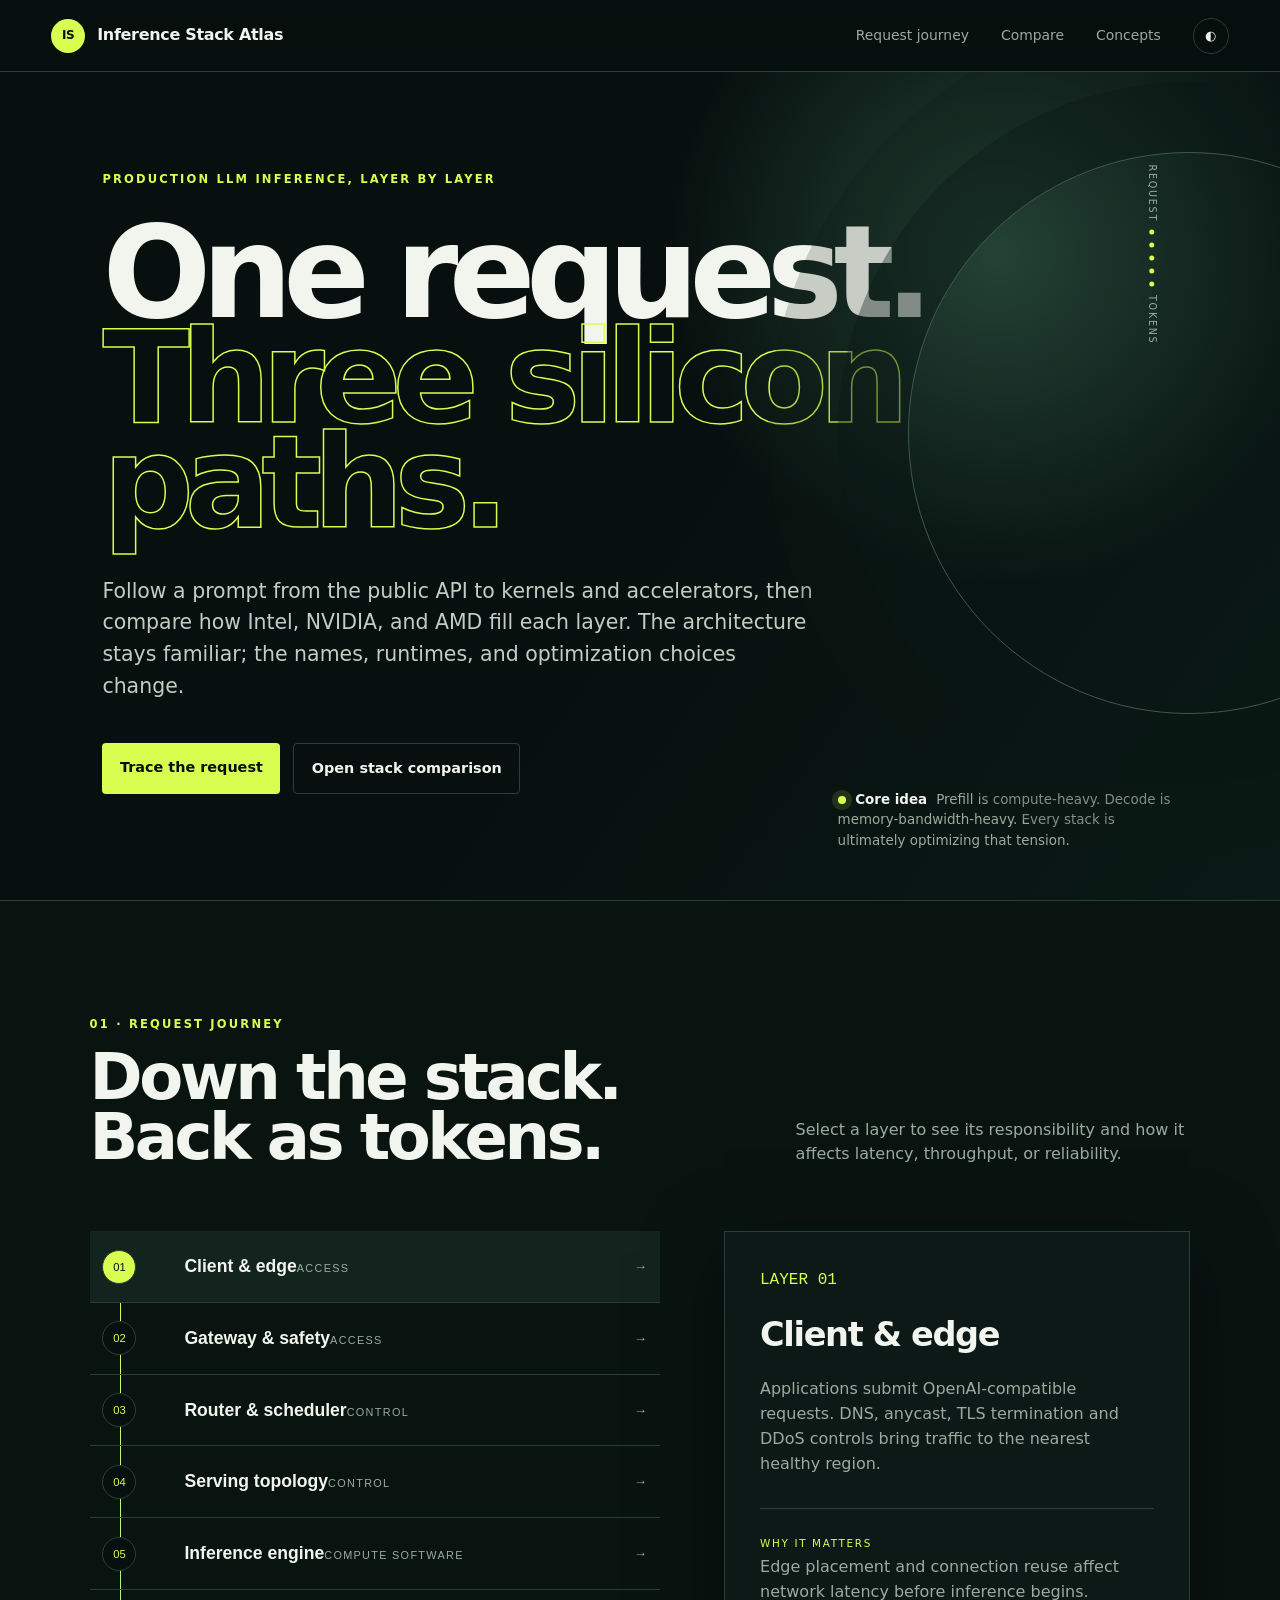
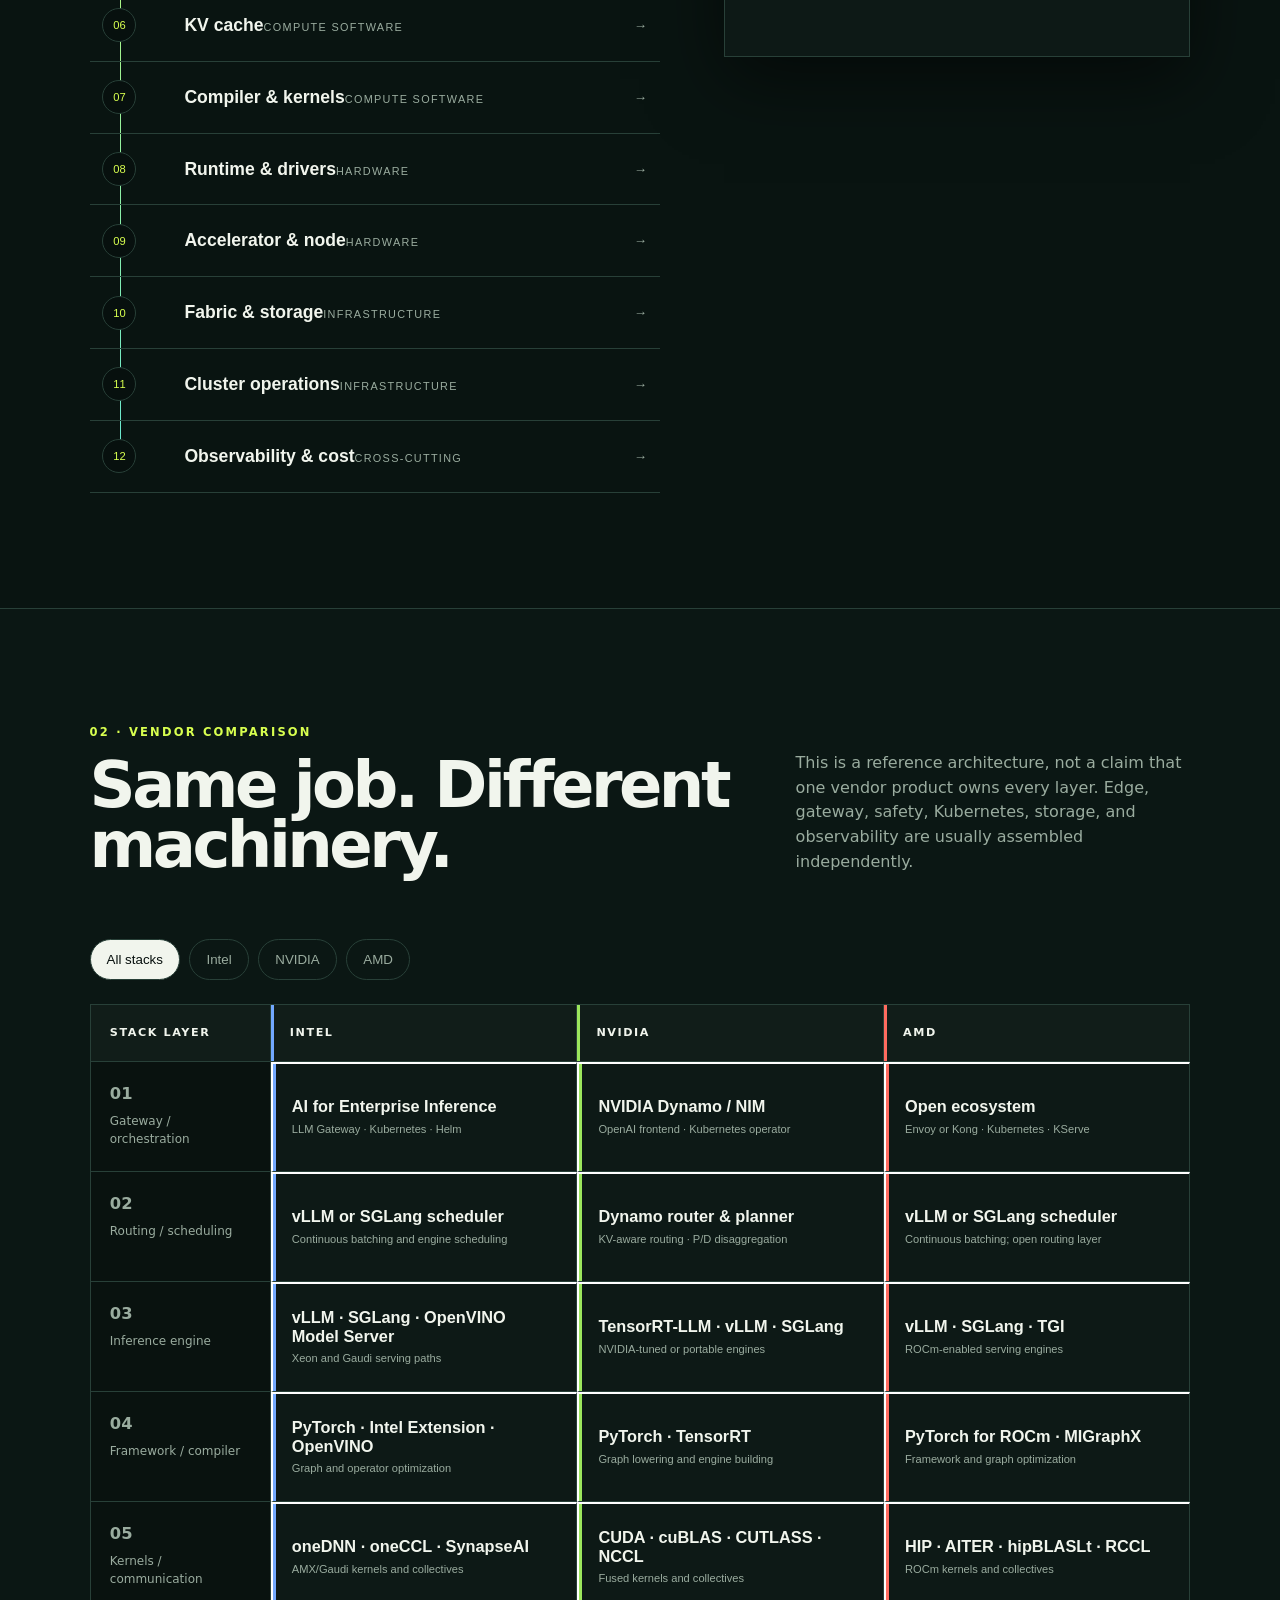
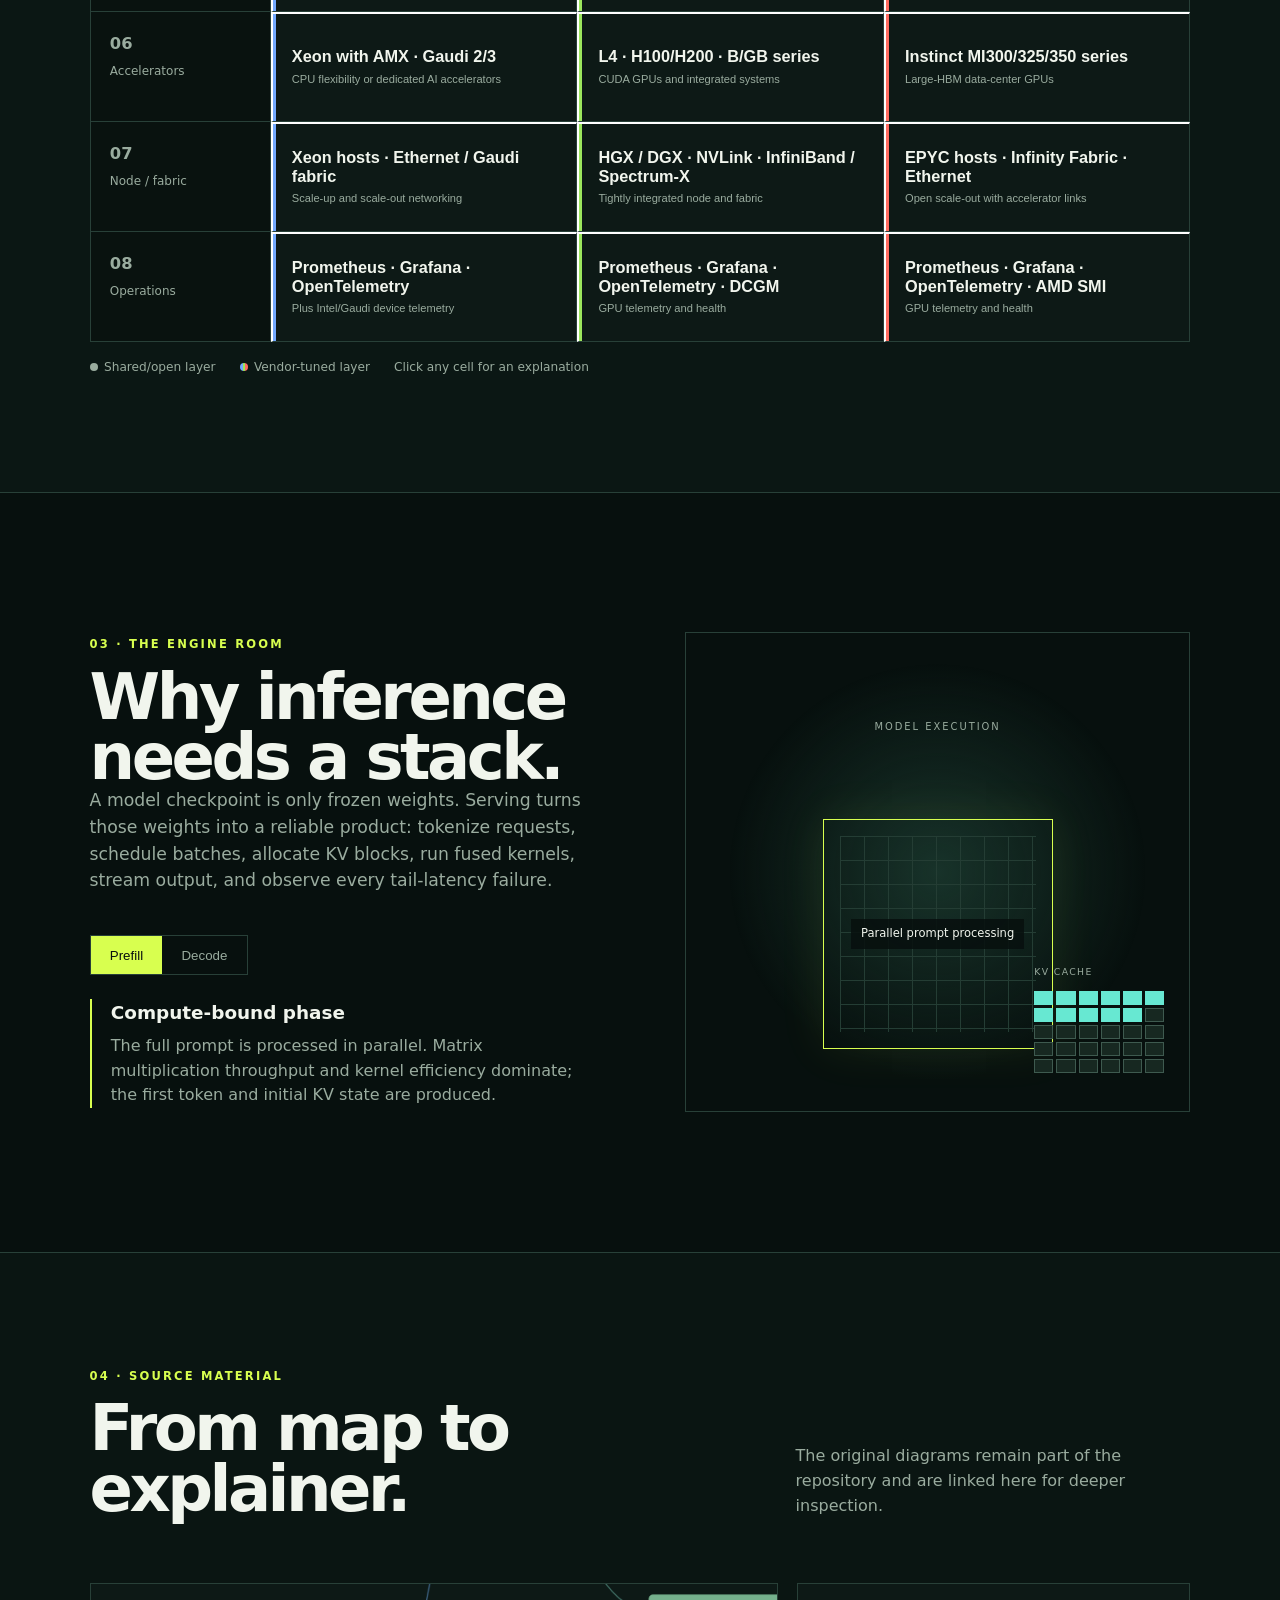
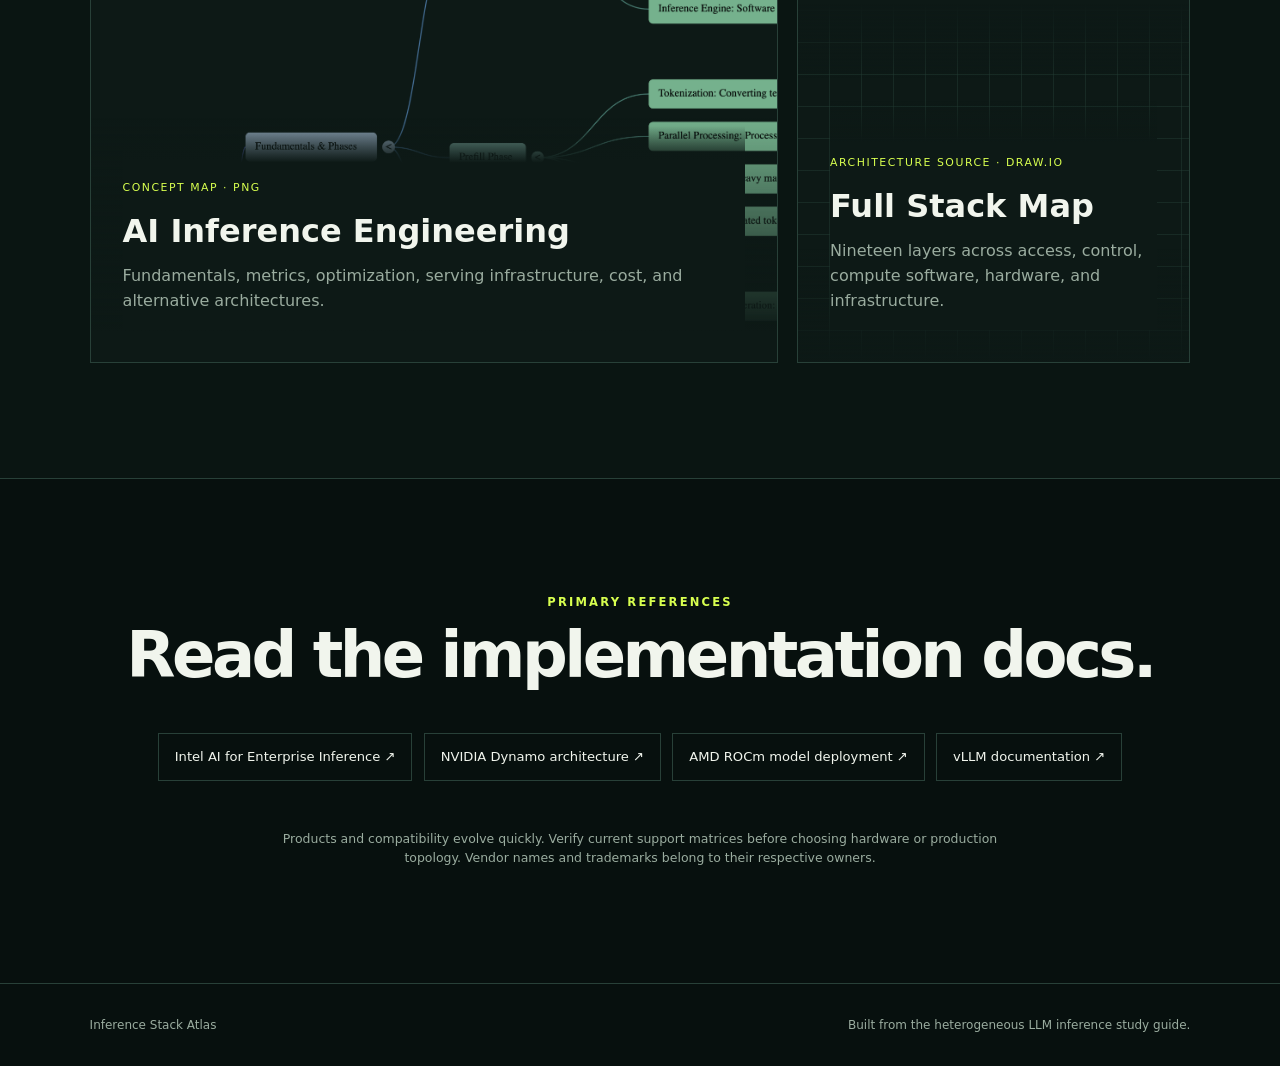
==== docs/index.html @ 3a1d9aa0 "Add interactive inference stack explainer" ====
<!doctype html>
<html lang="en">
<head>
  <meta charset="utf-8">
  <meta name="viewport" content="width=device-width,initial-scale=1">
  <meta name="description" content="An interactive, layer-by-layer comparison of production LLM inference stacks on Intel, NVIDIA, and AMD.">
  <title>Inference Stack Atlas — Intel, NVIDIA & AMD</title>
  <link rel="stylesheet" href="styles.css">
</head>
<body>
  <a class="skip" href="#main">Skip to content</a>
  <header class="topbar">
    <a class="brand" href="#top" aria-label="Inference Stack Atlas home"><span class="brand-mark">IS</span><span>Inference Stack Atlas</span></a>
    <nav aria-label="Primary"><a href="#journey">Request journey</a><a href="#compare">Compare</a><a href="#concepts">Concepts</a></nav>
    <button class="theme" id="themeToggle" type="button" aria-label="Toggle color theme">◐</button>
  </header>

  <main id="main">
    <section class="hero" id="top">
      <div class="eyebrow">Production LLM inference, layer by layer</div>
      <h1>One request.<br><span>Three silicon paths.</span></h1>
      <p class="lede">Follow a prompt from the public API to kernels and accelerators, then compare how Intel, NVIDIA, and AMD fill each layer. The architecture stays familiar; the names, runtimes, and optimization choices change.</p>
      <div class="hero-actions"><a class="button primary" href="#journey">Trace the request</a><a class="button secondary" href="#compare">Open stack comparison</a></div>
      <div class="hero-note"><span class="pulse"></span><strong>Core idea</strong> Prefill is compute-heavy. Decode is memory-bandwidth-heavy. Every stack is ultimately optimizing that tension.</div>
      <div class="signal" aria-hidden="true"><span>REQUEST</span><i></i><i></i><i></i><i></i><i></i><span>TOKENS</span></div>
    </section>

    <section class="section journey" id="journey">
      <div class="section-head"><div><div class="kicker">01 · Request journey</div><h2>Down the stack. Back as tokens.</h2></div><p>Select a layer to see its responsibility and how it affects latency, throughput, or reliability.</p></div>
      <div class="journey-layout">
        <div class="flow" id="flow" role="list" aria-label="Inference request layers"></div>
        <aside class="detail" id="layerDetail" aria-live="polite"></aside>
      </div>
    </section>

    <section class="section compare" id="compare">
      <div class="section-head"><div><div class="kicker">02 · Vendor comparison</div><h2>Same job. Different machinery.</h2></div><p>This is a reference architecture, not a claim that one vendor product owns every layer. Edge, gateway, safety, Kubernetes, storage, and observability are usually assembled independently.</p></div>
      <div class="vendor-tabs" role="tablist" aria-label="Select vendor">
        <button class="vendor-tab active" data-vendor="all" role="tab" aria-selected="true">All stacks</button>
        <button class="vendor-tab intel" data-vendor="intel" role="tab" aria-selected="false">Intel</button>
        <button class="vendor-tab nvidia" data-vendor="nvidia" role="tab" aria-selected="false">NVIDIA</button>
        <button class="vendor-tab amd" data-vendor="amd" role="tab" aria-selected="false">AMD</button>
      </div>
      <div class="stack-grid" id="stackGrid"></div>
      <div class="legend"><span><i class="shared-dot"></i>Shared/open layer</span><span><i class="vendor-dot"></i>Vendor-tuned layer</span><span>Click any cell for an explanation</span></div>
    </section>

    <section class="section split" id="concepts">
      <div class="concept-copy"><div class="kicker">03 · The engine room</div><h2>Why inference needs a stack.</h2><p>A model checkpoint is only frozen weights. Serving turns those weights into a reliable product: tokenize requests, schedule batches, allocate KV blocks, run fused kernels, stream output, and observe every tail-latency failure.</p>
        <div class="phase-switch" role="group" aria-label="Inference phase"><button class="active" data-phase="prefill">Prefill</button><button data-phase="decode">Decode</button></div>
        <div id="phaseCopy" class="phase-copy"></div>
      </div>
      <div class="memory-viz" aria-label="Animated model and KV cache visualization">
        <div class="chip-label">MODEL EXECUTION</div><div class="chip"><div class="chip-grid"></div><span id="chipText">Parallel prompt processing</span></div>
        <div class="cache"><span>KV CACHE</span><div id="cacheBlocks"></div></div>
      </div>
    </section>

    <section class="section source-material">
      <div class="section-head"><div><div class="kicker">04 · Source material</div><h2>From map to explainer.</h2></div><p>The original diagrams remain part of the repository and are linked here for deeper inspection.</p></div>
      <div class="source-grid">
        <a class="source-card mindmap" href="assets/notebooklm-mind-map.png" target="_blank"><div class="source-preview"></div><div><span>Concept map · PNG</span><h3>AI Inference Engineering</h3><p>Fundamentals, metrics, optimization, serving infrastructure, cost, and alternative architectures.</p></div></a>
        <a class="source-card blueprint" href="assets/claude-inference-stack.drawio" download><div class="blueprint-lines" aria-hidden="true"></div><div><span>Architecture source · draw.io</span><h3>Full Stack Map</h3><p>Nineteen layers across access, control, compute software, hardware, and infrastructure.</p></div></a>
      </div>
    </section>

    <section class="section sources">
      <div class="kicker">Primary references</div><h2>Read the implementation docs.</h2>
      <div class="source-links"><a href="https://www.intel.com/content/www/us/en/developer/tools/ai-inference/overview.html">Intel AI for Enterprise Inference ↗</a><a href="https://docs.nvidia.com/dynamo/latest/knowledge-base/overview">NVIDIA Dynamo architecture ↗</a><a href="https://rocm.docs.amd.com/en/latest/how-to/rocm-for-ai/inference/deploy-your-model.html">AMD ROCm model deployment ↗</a><a href="https://docs.vllm.ai/">vLLM documentation ↗</a></div>
      <p class="footnote">Products and compatibility evolve quickly. Verify current support matrices before choosing hardware or production topology. Vendor names and trademarks belong to their respective owners.</p>
    </section>
  </main>
  <footer><span>Inference Stack Atlas</span><span>Built from the heterogeneous LLM inference study guide.</span></footer>
  <dialog id="cellDialog"><button class="dialog-close" aria-label="Close">×</button><div id="dialogContent"></div></dialog>
  <script src="app.js"></script>
</body>
</html>
---- docs/styles.css ----
:root{--bg:#07100e;--surface:#0d1916;--surface2:#12231e;--ink:#f1f5ed;--muted:#9aac9f;--line:#284038;--accent:#d8ff4f;--cyan:#67e8d2;--intel:#72a8ff;--nvidia:#9ce65c;--amd:#ff6b5f;--shadow:0 22px 70px #0008;color-scheme:dark}*{box-sizing:border-box}html{scroll-behavior:smooth}body{margin:0;background:var(--bg);color:var(--ink);font-family:Inter,ui-sans-serif,system-ui,-apple-system,BlinkMacSystemFont,"Segoe UI",sans-serif;line-height:1.55}.skip{position:fixed;top:-60px;left:1rem;z-index:99;background:var(--accent);color:#07100e;padding:.7rem 1rem}.skip:focus{top:1rem}a{color:inherit}.topbar{height:72px;position:sticky;top:0;z-index:20;display:flex;align-items:center;padding:0 clamp(1.25rem,4vw,4.5rem);border-bottom:1px solid var(--line);background:#07100edb;backdrop-filter:blur(18px)}.brand{display:flex;align-items:center;gap:.75rem;text-decoration:none;font-weight:750;letter-spacing:-.02em}.brand-mark{display:grid;place-items:center;width:34px;height:34px;border-radius:50%;background:var(--accent);color:#07100e;font-size:.75rem}.topbar nav{margin-left:auto;display:flex;gap:2rem}.topbar nav a{color:var(--muted);font-size:.87rem;text-decoration:none}.topbar nav a:hover{color:var(--ink)}.theme{margin-left:2rem;background:none;color:var(--ink);border:1px solid var(--line);border-radius:50%;width:36px;height:36px;cursor:pointer}.hero{min-height:calc(100vh - 72px);padding:clamp(5rem,11vh,8rem) clamp(1.25rem,8vw,9rem) 4rem;position:relative;overflow:hidden;background:radial-gradient(circle at 78% 22%,#244236 0,transparent 28%),linear-gradient(125deg,#07100e 50%,#0a1915)}.hero:after{content:"";position:absolute;width:560px;height:560px;border:1px solid #3d584c;border-radius:50%;right:-190px;top:80px;box-shadow:0 0 0 70px #0b18145c,0 0 0 140px #0b18152f}.eyebrow,.kicker{text-transform:uppercase;letter-spacing:.19em;font-size:.72rem;font-weight:800;color:var(--accent)}h1,h2,h3,p{margin-top:0}.hero h1{font-size:clamp(4rem,10vw,9rem);line-height:.82;letter-spacing:-.075em;margin:2rem 0 2.5rem;max-width:1050px}.hero h1 span{color:transparent;-webkit-text-stroke:1.5px var(--accent)}.lede{max-width:720px;font-size:clamp(1.05rem,1.6vw,1.35rem);color:#c1cec4}.hero-actions{display:flex;gap:.8rem;margin:2.5rem 0}.button{display:inline-flex;text-decoration:none;padding:.85rem 1.1rem;border-radius:4px;font-weight:750;font-size:.9rem}.primary{background:var(--accent);color:#07100e}.secondary{border:1px solid var(--line)}.hero-note{position:absolute;right:8vw;bottom:3rem;max-width:340px;color:var(--muted);font-size:.84rem}.hero-note strong{color:var(--ink);margin-right:.3rem}.pulse{width:8px;height:8px;background:var(--accent);display:inline-block;border-radius:50%;margin-right:.6rem;box-shadow:0 0 0 6px #d8ff4f20}.signal{position:absolute;right:10%;top:32%;display:flex;align-items:center;gap:8px;color:var(--muted);font-size:.6rem;letter-spacing:.18em;transform:rotate(90deg);transform-origin:right}.signal i{width:5px;height:5px;border-radius:50%;background:var(--accent);animation:signal 1.5s infinite}.signal i:nth-of-type(2){animation-delay:.2s}.signal i:nth-of-type(3){animation-delay:.4s}.signal i:nth-of-type(4){animation-delay:.6s}.signal i:nth-of-type(5){animation-delay:.8s}@keyframes signal{50%{transform:scale(2);opacity:.3}}.section{padding:clamp(5rem,9vw,9rem) clamp(1.25rem,7vw,8rem);border-top:1px solid var(--line)}.section-head{display:grid;grid-template-columns:1.25fr .75fr;gap:3rem;align-items:end;margin-bottom:4rem}.section-head h2,.sources h2,.concept-copy h2{font-size:clamp(2.6rem,5vw,5.2rem);line-height:.94;letter-spacing:-.055em;margin:.8rem 0 0}.section-head p{color:var(--muted);max-width:520px;margin:0}.journey{background:#091411}.journey-layout{display:grid;grid-template-columns:minmax(360px,1.1fr) minmax(300px,.9fr);gap:4rem;align-items:start}.flow{position:relative}.flow:before{content:"";position:absolute;left:30px;top:30px;bottom:30px;width:1px;background:linear-gradient(var(--accent),var(--cyan))}.flow-item{position:relative;display:grid;grid-template-columns:62px 1fr auto;gap:1.25rem;align-items:center;width:100%;padding:1.15rem .8rem;border:0;border-bottom:1px solid var(--line);background:transparent;color:var(--ink);text-align:left;cursor:pointer}.flow-item:hover,.flow-item.active{background:#13231e}.flow-num{position:relative;z-index:1;width:34px;height:34px;border:1px solid var(--line);background:var(--bg);display:grid;place-items:center;border-radius:50%;font-size:.7rem;color:var(--accent)}.flow-item.active .flow-num{background:var(--accent);color:#07100e}.flow-name{font-size:1.1rem;font-weight:700}.flow-tier{color:var(--muted);font-size:.68rem;text-transform:uppercase;letter-spacing:.12em}.flow-arrow{color:var(--muted)}.detail{position:sticky;top:110px;padding:2.2rem;border:1px solid var(--line);background:var(--surface);min-height:340px;box-shadow:var(--shadow)}.detail-index{color:var(--accent);font-family:ui-monospace,monospace}.detail h3{font-size:2.1rem;letter-spacing:-.04em;margin:1rem 0}.detail p{color:var(--muted)}.impact{margin-top:2rem;padding-top:1.3rem;border-top:1px solid var(--line)}.impact span{font-size:.65rem;text-transform:uppercase;letter-spacing:.16em;color:var(--accent)}.compare{background:#0b1714}.vendor-tabs{display:flex;gap:.6rem;margin-bottom:1.5rem;overflow:auto}.vendor-tab{white-space:nowrap;border:1px solid var(--line);background:transparent;color:var(--muted);padding:.75rem 1rem;cursor:pointer;border-radius:100px}.vendor-tab.active{background:var(--ink);color:var(--bg)}.stack-grid{display:grid;grid-template-columns:180px repeat(3,minmax(190px,1fr));border-top:1px solid var(--line);border-left:1px solid var(--line);overflow:auto}.stack-cell{min-height:110px;padding:1.2rem;border-right:1px solid var(--line);border-bottom:1px solid var(--line);background:var(--surface);text-align:left;color:var(--ink)}button.stack-cell{cursor:pointer}.stack-cell:hover{filter:brightness(1.16)}.stack-cell.header{min-height:auto;text-transform:uppercase;letter-spacing:.14em;font-size:.7rem;font-weight:800;background:#111d19}.stack-cell.layer{font-size:.75rem;color:var(--muted);background:#09120f}.stack-cell strong{display:block;font-size:1.02rem;margin-bottom:.35rem}.stack-cell small{color:var(--muted);line-height:1.35;display:block}.stack-cell[data-vendor="intel"]{box-shadow:inset 3px 0 var(--intel)}.stack-cell[data-vendor="nvidia"]{box-shadow:inset 3px 0 var(--nvidia)}.stack-cell[data-vendor="amd"]{box-shadow:inset 3px 0 var(--amd)}.stack-grid.filtered{grid-template-columns:180px minmax(280px,1fr)}.stack-grid.filtered .stack-cell.hidden{display:none}.legend{display:flex;gap:1.5rem;flex-wrap:wrap;color:var(--muted);font-size:.76rem;margin-top:1rem}.legend i{display:inline-block;width:8px;height:8px;border-radius:50%;margin-right:.4rem}.shared-dot{background:var(--muted)}.vendor-dot{background:linear-gradient(90deg,var(--intel) 33%,var(--nvidia) 33% 66%,var(--amd) 66%)}.split{display:grid;grid-template-columns:1fr 1fr;min-height:760px;gap:7vw;align-items:center;background:#07100e}.concept-copy>p{color:var(--muted);font-size:1.08rem;max-width:600px}.phase-switch{display:inline-flex;border:1px solid var(--line);margin:1.5rem 0}.phase-switch button{padding:.7rem 1.2rem;border:0;background:transparent;color:var(--muted);cursor:pointer}.phase-switch button.active{background:var(--accent);color:#07100e}.phase-copy{border-left:2px solid var(--accent);padding-left:1.2rem;color:var(--muted)}.phase-copy strong{display:block;color:var(--ink);font-size:1.15rem;margin-bottom:.4rem}.memory-viz{display:grid;place-items:center;position:relative;min-height:480px;border:1px solid var(--line);background:radial-gradient(circle,#18332a,transparent 60%)}.chip-label{font-size:.62rem;letter-spacing:.2em;color:var(--muted);margin-bottom:-4rem}.chip{width:230px;height:230px;border:1px solid var(--accent);position:relative;display:grid;place-items:center;box-shadow:0 0 45px #d8ff4f14}.chip-grid{position:absolute;inset:16px;background:repeating-linear-gradient(90deg,#243d34 0 1px,transparent 1px 24px),repeating-linear-gradient(#243d34 0 1px,transparent 1px 24px)}.chip span{z-index:1;background:#07100edb;padding:.4rem .6rem;font-size:.72rem}.cache{position:absolute;right:5%;bottom:8%;width:130px}.cache>span{font-size:.58rem;letter-spacing:.15em;color:var(--muted)}#cacheBlocks{display:grid;grid-template-columns:repeat(6,1fr);gap:3px;margin-top:.5rem}#cacheBlocks i{height:14px;border:1px solid #3e5a4f;background:#172821}#cacheBlocks i.hot{background:var(--cyan);border-color:var(--cyan)}.source-material{background:#0a1512}.source-grid{display:grid;grid-template-columns:1.4fr .8fr;gap:1.2rem}.source-card{min-height:380px;position:relative;overflow:hidden;border:1px solid var(--line);background:var(--surface);text-decoration:none;display:flex;flex-direction:column;justify-content:flex-end;padding:2rem;transition:.25s}.source-card:hover{transform:translateY(-5px);border-color:var(--accent)}.source-card>div:last-child{position:relative;z-index:2;background:linear-gradient(transparent,#0d1916 18%);padding-top:3rem}.source-card span{color:var(--accent);font-size:.68rem;text-transform:uppercase;letter-spacing:.14em}.source-card h3{font-size:2rem;margin:.5rem 0}.source-card p{color:var(--muted);max-width:580px}.source-preview{position:absolute;inset:0;background:linear-gradient(0deg,#0d1916 8%,transparent 65%),url('assets/notebooklm-mind-map.png') 12% 7%/145% auto no-repeat;opacity:.72}.blueprint-lines{position:absolute;inset:0;background:linear-gradient(#0d1916 5%,transparent 25% 70%,#0d1916),repeating-linear-gradient(0deg,transparent 0 31px,#315347 32px),repeating-linear-gradient(90deg,transparent 0 31px,#315347 32px);opacity:.6}.sources{text-align:center}.source-links{display:flex;justify-content:center;flex-wrap:wrap;gap:.7rem;margin:3rem auto}.source-links a{padding:.8rem 1rem;border:1px solid var(--line);text-decoration:none;font-size:.82rem}.source-links a:hover{border-color:var(--accent)}.footnote{max-width:760px;margin:auto;color:var(--muted);font-size:.78rem}footer{display:flex;justify-content:space-between;gap:1rem;padding:2rem 7vw;border-top:1px solid var(--line);color:var(--muted);font-size:.75rem}dialog{max-width:580px;width:calc(100% - 2rem);background:var(--surface);color:var(--ink);border:1px solid var(--line);padding:2rem;box-shadow:var(--shadow)}dialog::backdrop{background:#000a;backdrop-filter:blur(5px)}.dialog-close{float:right;border:0;background:none;color:var(--muted);font-size:2rem;cursor:pointer}.dialog-vendor{text-transform:uppercase;letter-spacing:.16em;font-size:.68rem;color:var(--accent)}#dialogContent h3{font-size:2rem;margin:.6rem 0}#dialogContent p{color:var(--muted)}body.light{--bg:#edf1e8;--surface:#fff;--surface2:#e4eadf;--ink:#102019;--muted:#5e6f65;--line:#c8d2c9;--shadow:0 22px 70px #2342;color-scheme:light}body.light .topbar{background:#edf1e8df}body.light .hero{background:radial-gradient(circle at 78% 22%,#d2dfd1,transparent 28%),linear-gradient(125deg,#edf1e8 50%,#e1eae1)}body.light .source-card>div:last-child{background:linear-gradient(transparent,#fff 18%)}
@media(max-width:900px){.topbar nav{display:none}.theme{margin-left:auto}.hero-note,.signal{display:none}.section-head,.journey-layout,.split,.source-grid{grid-template-columns:1fr}.detail{position:relative;top:0}.stack-grid{grid-template-columns:130px repeat(3,240px)}.split{gap:3rem}.memory-viz{min-height:430px}}@media(max-width:560px){.hero h1{font-size:3.7rem}.hero-actions{flex-direction:column;align-items:flex-start}.section{padding-left:1.1rem;padding-right:1.1rem}.journey-layout{gap:1rem}.flow-item{grid-template-columns:46px 1fr}.flow-tier{display:none}.section-head{gap:1.2rem;margin-bottom:2.5rem}.section-head h2,.sources h2,.concept-copy h2{font-size:2.6rem}footer{flex-direction:column}}
@media(prefers-reduced-motion:reduce){*{scroll-behavior:auto!important;animation:none!important;transition:none!important}}
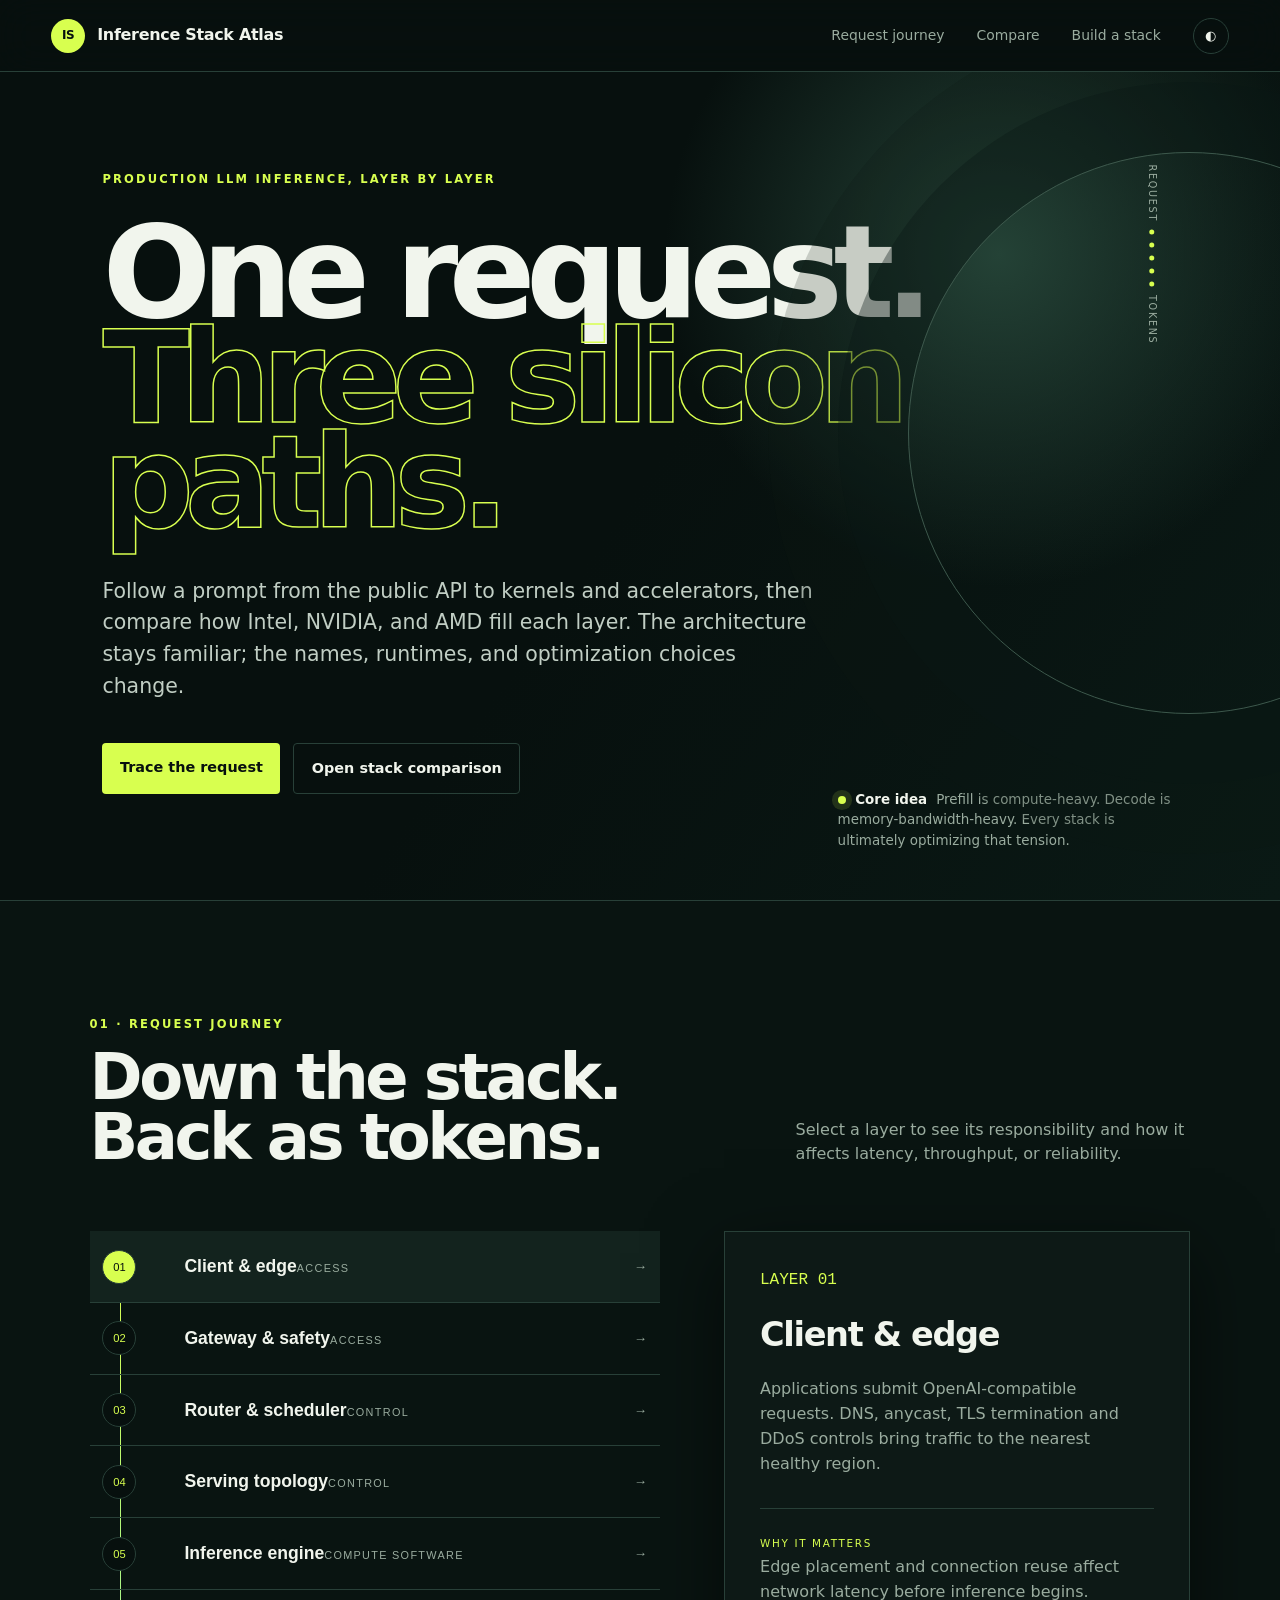
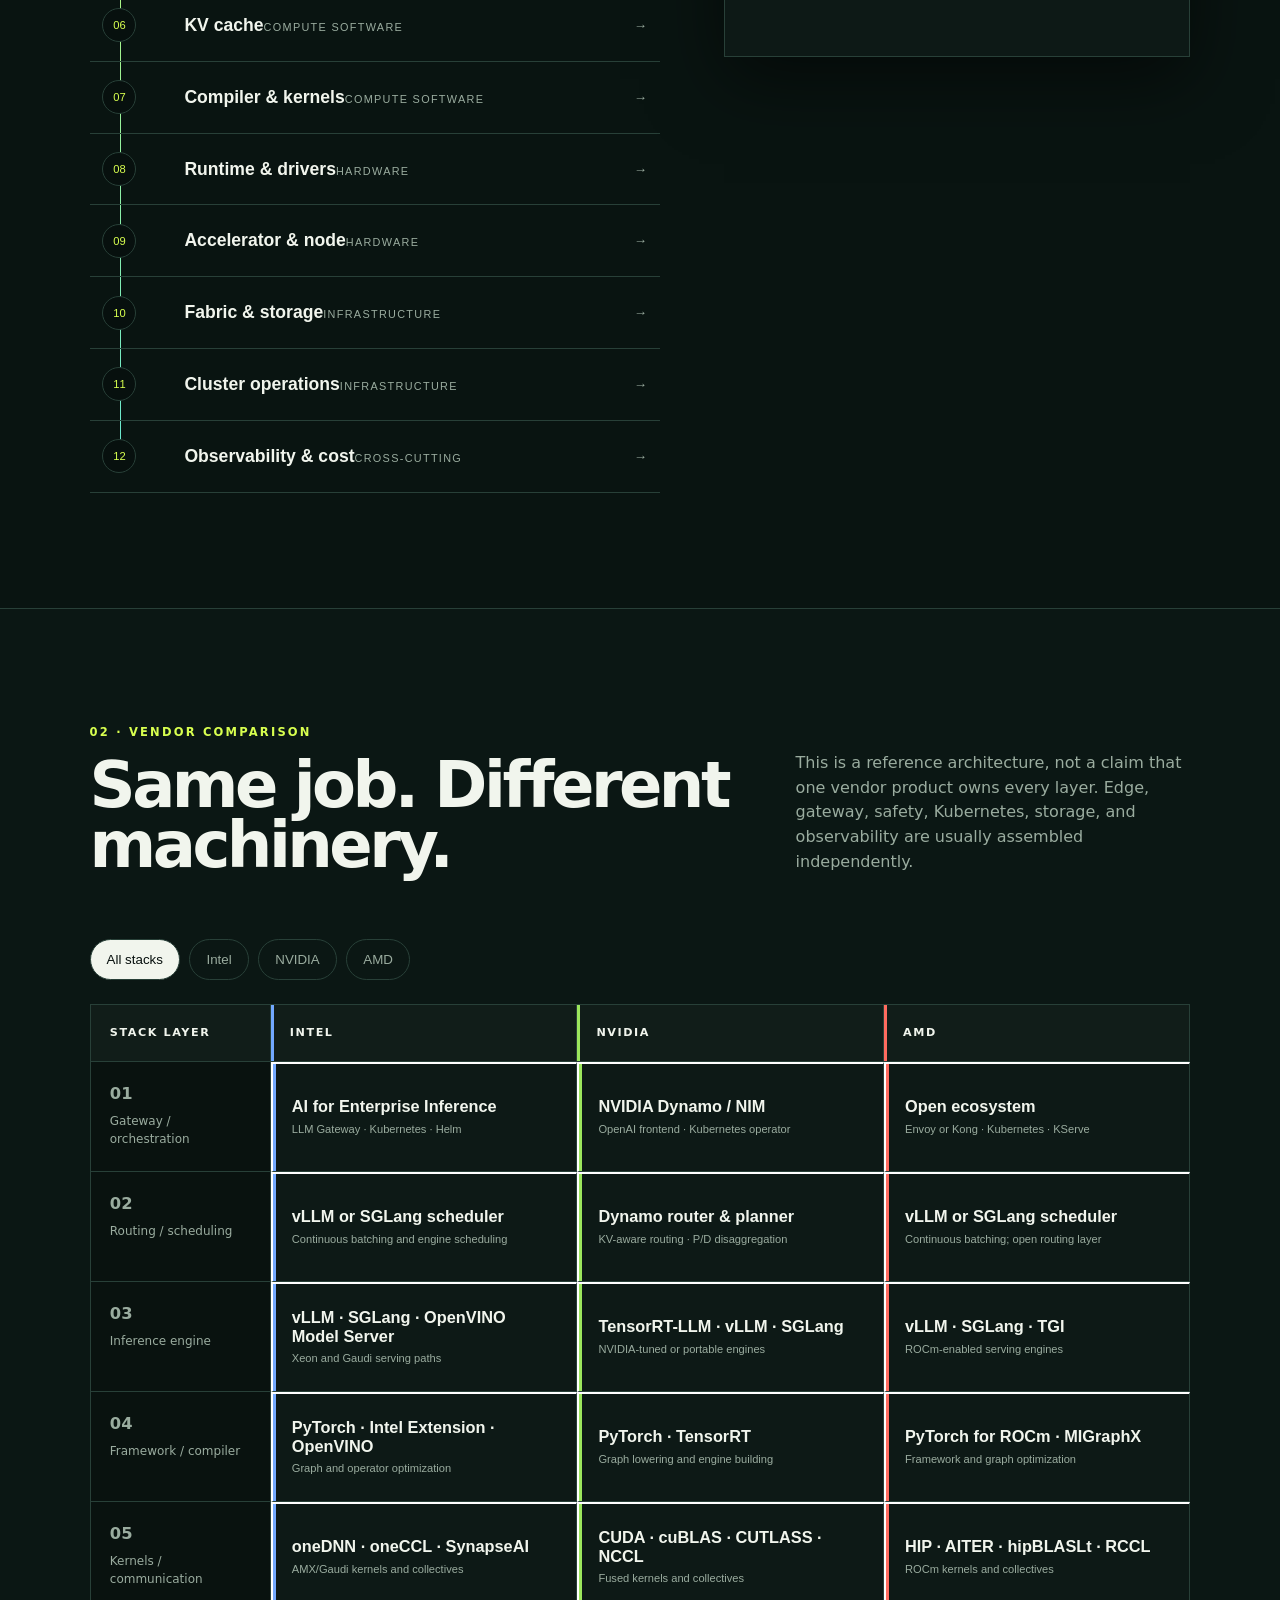
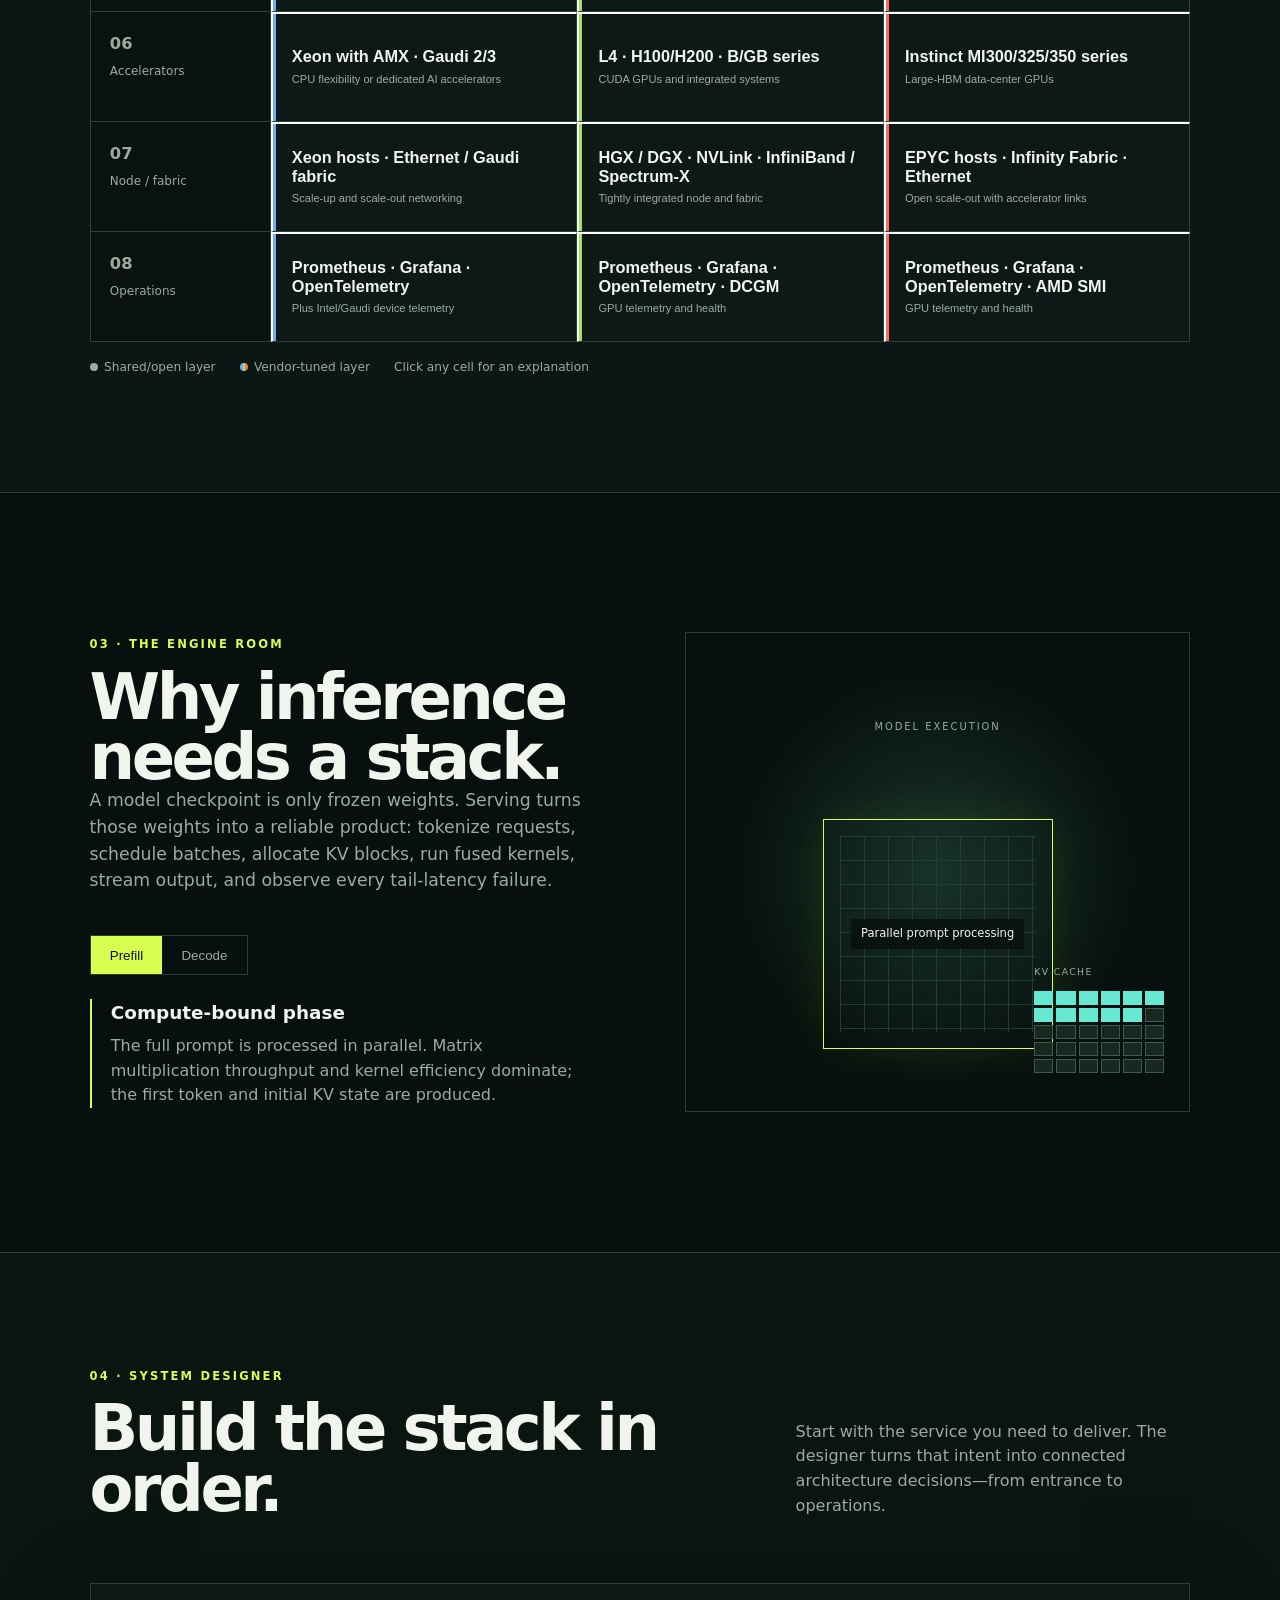
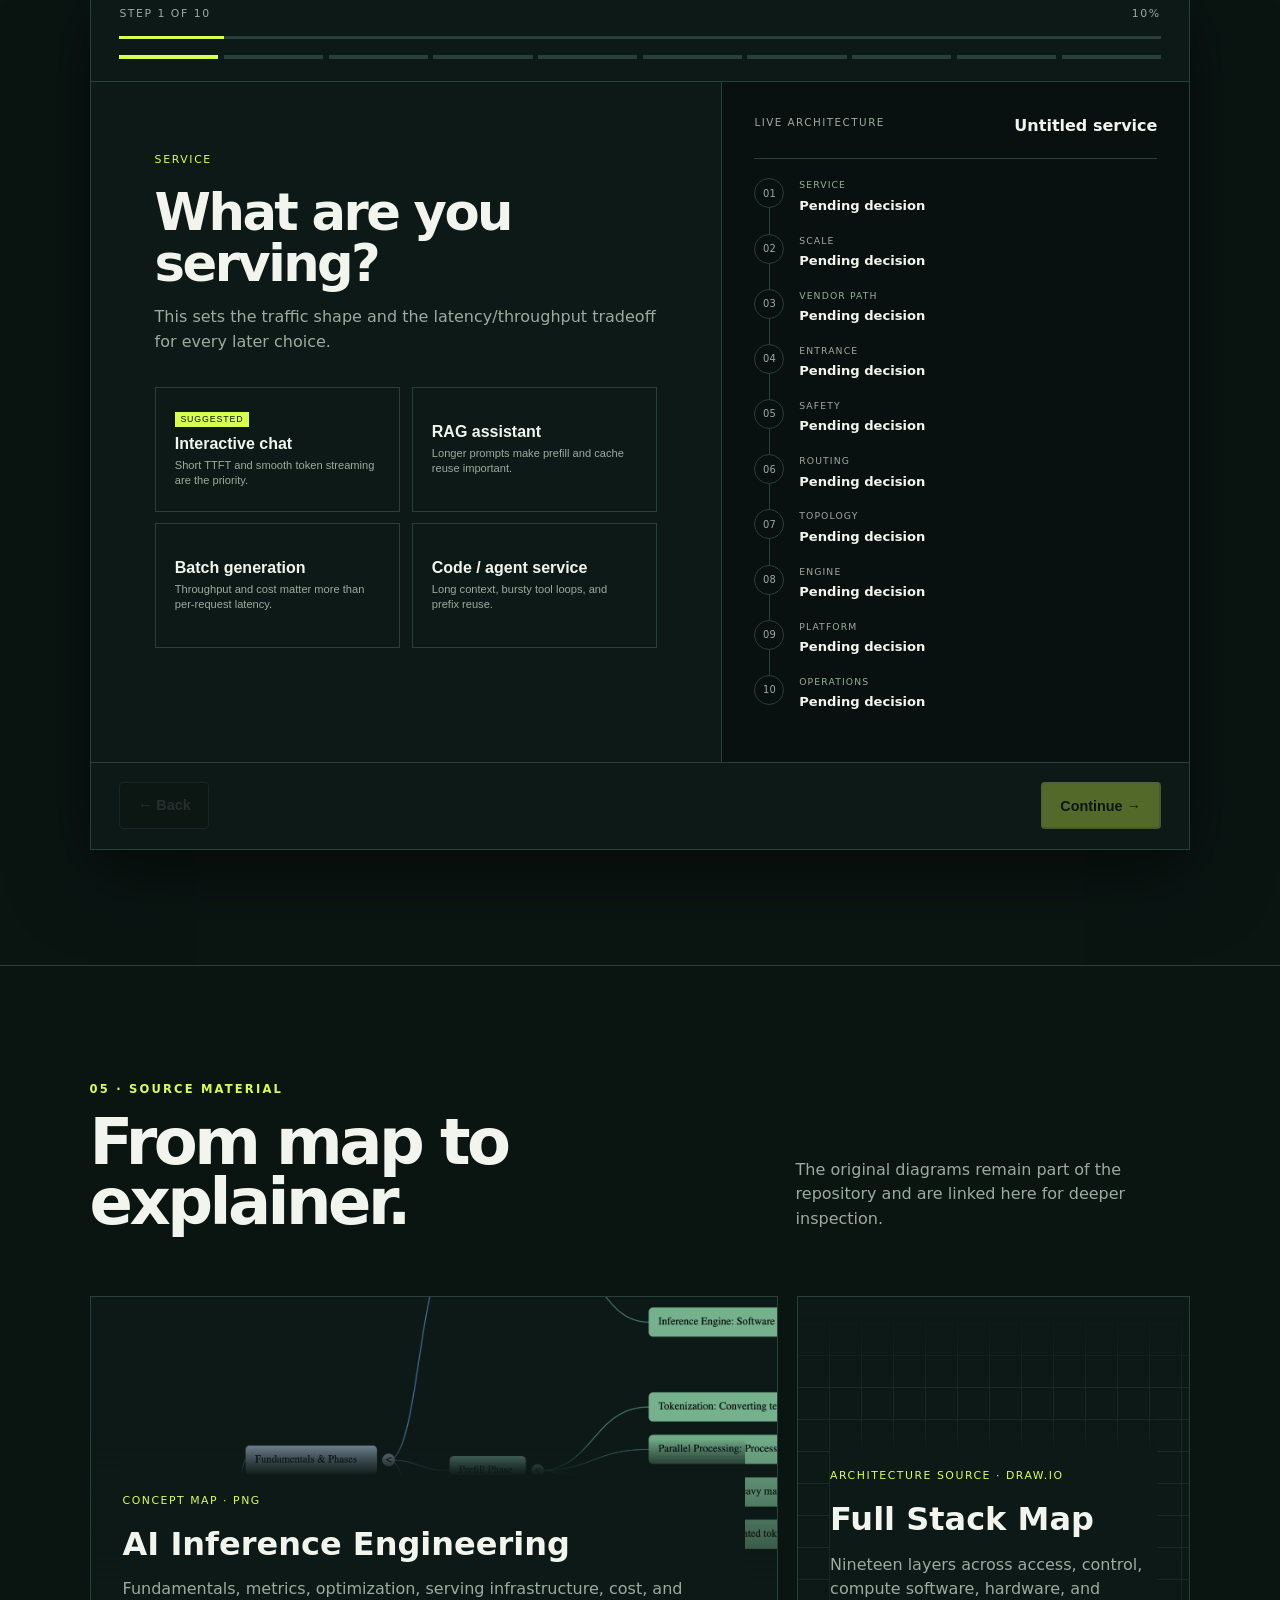
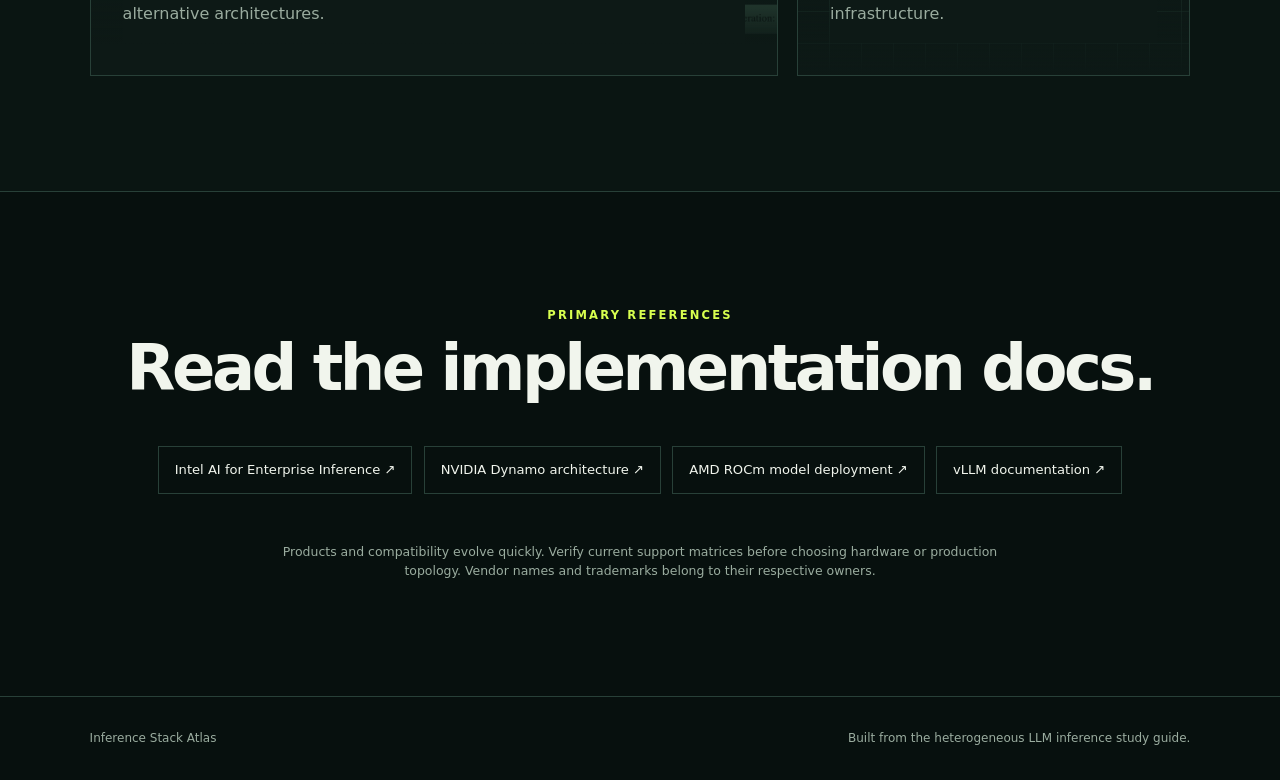
==== commit 9146f730: "Add guided inference system designer" ====
--- a/docs/index.html
+++ b/docs/index.html
@@ -11,7 +11,7 @@
   <a class="skip" href="#main">Skip to content</a>
   <header class="topbar">
     <a class="brand" href="#top" aria-label="Inference Stack Atlas home"><span class="brand-mark">IS</span><span>Inference Stack Atlas</span></a>
-    <nav aria-label="Primary"><a href="#journey">Request journey</a><a href="#compare">Compare</a><a href="#concepts">Concepts</a></nav>
+    <nav aria-label="Primary"><a href="#journey">Request journey</a><a href="#compare">Compare</a><a href="#builder">Build a stack</a></nav>
     <button class="theme" id="themeToggle" type="button" aria-label="Toggle color theme">◐</button>
   </header>
 
@@ -56,8 +56,20 @@
       </div>
     </section>
 
+    <section class="section builder" id="builder">
+      <div class="section-head"><div><div class="kicker">04 · System designer</div><h2>Build the stack in order.</h2></div><p>Start with the service you need to deliver. The designer turns that intent into connected architecture decisions—from entrance to operations.</p></div>
+      <div class="builder-shell">
+        <div class="builder-progress"><div class="progress-meta"><span id="builderStep">Step 1 of 10</span><span id="builderPercent">10%</span></div><div class="progress-track"><i id="progressBar"></i></div><div class="step-dots" id="stepDots"></div></div>
+        <div class="builder-body">
+          <div class="builder-question" id="builderQuestion"></div>
+          <aside class="architecture-preview"><div class="preview-head"><span>Live architecture</span><strong id="architectureName">Untitled service</strong></div><div class="architecture-chain" id="architectureChain"></div></aside>
+        </div>
+        <div class="builder-nav"><button id="builderBack" class="button secondary" type="button">← Back</button><button id="builderNext" class="button primary" type="button" disabled>Continue →</button></div>
+      </div>
+    </section>
+
     <section class="section source-material">
-      <div class="section-head"><div><div class="kicker">04 · Source material</div><h2>From map to explainer.</h2></div><p>The original diagrams remain part of the repository and are linked here for deeper inspection.</p></div>
+      <div class="section-head"><div><div class="kicker">05 · Source material</div><h2>From map to explainer.</h2></div><p>The original diagrams remain part of the repository and are linked here for deeper inspection.</p></div>
       <div class="source-grid">
         <a class="source-card mindmap" href="assets/notebooklm-mind-map.png" target="_blank"><div class="source-preview"></div><div><span>Concept map · PNG</span><h3>AI Inference Engineering</h3><p>Fundamentals, metrics, optimization, serving infrastructure, cost, and alternative architectures.</p></div></a>
         <a class="source-card blueprint" href="assets/claude-inference-stack.drawio" download><div class="blueprint-lines" aria-hidden="true"></div><div><span>Architecture source · draw.io</span><h3>Full Stack Map</h3><p>Nineteen layers across access, control, compute software, hardware, and infrastructure.</p></div></a>
--- a/docs/styles.css
+++ b/docs/styles.css
@@ -1,3 +1,6 @@
 :root{--bg:#07100e;--surface:#0d1916;--surface2:#12231e;--ink:#f1f5ed;--muted:#9aac9f;--line:#284038;--accent:#d8ff4f;--cyan:#67e8d2;--intel:#72a8ff;--nvidia:#9ce65c;--amd:#ff6b5f;--shadow:0 22px 70px #0008;color-scheme:dark}*{box-sizing:border-box}html{scroll-behavior:smooth}body{margin:0;background:var(--bg);color:var(--ink);font-family:Inter,ui-sans-serif,system-ui,-apple-system,BlinkMacSystemFont,"Segoe UI",sans-serif;line-height:1.55}.skip{position:fixed;top:-60px;left:1rem;z-index:99;background:var(--accent);color:#07100e;padding:.7rem 1rem}.skip:focus{top:1rem}a{color:inherit}.topbar{height:72px;position:sticky;top:0;z-index:20;display:flex;align-items:center;padding:0 clamp(1.25rem,4vw,4.5rem);border-bottom:1px solid var(--line);background:#07100edb;backdrop-filter:blur(18px)}.brand{display:flex;align-items:center;gap:.75rem;text-decoration:none;font-weight:750;letter-spacing:-.02em}.brand-mark{display:grid;place-items:center;width:34px;height:34px;border-radius:50%;background:var(--accent);color:#07100e;font-size:.75rem}.topbar nav{margin-left:auto;display:flex;gap:2rem}.topbar nav a{color:var(--muted);font-size:.87rem;text-decoration:none}.topbar nav a:hover{color:var(--ink)}.theme{margin-left:2rem;background:none;color:var(--ink);border:1px solid var(--line);border-radius:50%;width:36px;height:36px;cursor:pointer}.hero{min-height:calc(100vh - 72px);padding:clamp(5rem,11vh,8rem) clamp(1.25rem,8vw,9rem) 4rem;position:relative;overflow:hidden;background:radial-gradient(circle at 78% 22%,#244236 0,transparent 28%),linear-gradient(125deg,#07100e 50%,#0a1915)}.hero:after{content:"";position:absolute;width:560px;height:560px;border:1px solid #3d584c;border-radius:50%;right:-190px;top:80px;box-shadow:0 0 0 70px #0b18145c,0 0 0 140px #0b18152f}.eyebrow,.kicker{text-transform:uppercase;letter-spacing:.19em;font-size:.72rem;font-weight:800;color:var(--accent)}h1,h2,h3,p{margin-top:0}.hero h1{font-size:clamp(4rem,10vw,9rem);line-height:.82;letter-spacing:-.075em;margin:2rem 0 2.5rem;max-width:1050px}.hero h1 span{color:transparent;-webkit-text-stroke:1.5px var(--accent)}.lede{max-width:720px;font-size:clamp(1.05rem,1.6vw,1.35rem);color:#c1cec4}.hero-actions{display:flex;gap:.8rem;margin:2.5rem 0}.button{display:inline-flex;text-decoration:none;padding:.85rem 1.1rem;border-radius:4px;font-weight:750;font-size:.9rem}.primary{background:var(--accent);color:#07100e}.secondary{border:1px solid var(--line)}.hero-note{position:absolute;right:8vw;bottom:3rem;max-width:340px;color:var(--muted);font-size:.84rem}.hero-note strong{color:var(--ink);margin-right:.3rem}.pulse{width:8px;height:8px;background:var(--accent);display:inline-block;border-radius:50%;margin-right:.6rem;box-shadow:0 0 0 6px #d8ff4f20}.signal{position:absolute;right:10%;top:32%;display:flex;align-items:center;gap:8px;color:var(--muted);font-size:.6rem;letter-spacing:.18em;transform:rotate(90deg);transform-origin:right}.signal i{width:5px;height:5px;border-radius:50%;background:var(--accent);animation:signal 1.5s infinite}.signal i:nth-of-type(2){animation-delay:.2s}.signal i:nth-of-type(3){animation-delay:.4s}.signal i:nth-of-type(4){animation-delay:.6s}.signal i:nth-of-type(5){animation-delay:.8s}@keyframes signal{50%{transform:scale(2);opacity:.3}}.section{padding:clamp(5rem,9vw,9rem) clamp(1.25rem,7vw,8rem);border-top:1px solid var(--line)}.section-head{display:grid;grid-template-columns:1.25fr .75fr;gap:3rem;align-items:end;margin-bottom:4rem}.section-head h2,.sources h2,.concept-copy h2{font-size:clamp(2.6rem,5vw,5.2rem);line-height:.94;letter-spacing:-.055em;margin:.8rem 0 0}.section-head p{color:var(--muted);max-width:520px;margin:0}.journey{background:#091411}.journey-layout{display:grid;grid-template-columns:minmax(360px,1.1fr) minmax(300px,.9fr);gap:4rem;align-items:start}.flow{position:relative}.flow:before{content:"";position:absolute;left:30px;top:30px;bottom:30px;width:1px;background:linear-gradient(var(--accent),var(--cyan))}.flow-item{position:relative;display:grid;grid-template-columns:62px 1fr auto;gap:1.25rem;align-items:center;width:100%;padding:1.15rem .8rem;border:0;border-bottom:1px solid var(--line);background:transparent;color:var(--ink);text-align:left;cursor:pointer}.flow-item:hover,.flow-item.active{background:#13231e}.flow-num{position:relative;z-index:1;width:34px;height:34px;border:1px solid var(--line);background:var(--bg);display:grid;place-items:center;border-radius:50%;font-size:.7rem;color:var(--accent)}.flow-item.active .flow-num{background:var(--accent);color:#07100e}.flow-name{font-size:1.1rem;font-weight:700}.flow-tier{color:var(--muted);font-size:.68rem;text-transform:uppercase;letter-spacing:.12em}.flow-arrow{color:var(--muted)}.detail{position:sticky;top:110px;padding:2.2rem;border:1px solid var(--line);background:var(--surface);min-height:340px;box-shadow:var(--shadow)}.detail-index{color:var(--accent);font-family:ui-monospace,monospace}.detail h3{font-size:2.1rem;letter-spacing:-.04em;margin:1rem 0}.detail p{color:var(--muted)}.impact{margin-top:2rem;padding-top:1.3rem;border-top:1px solid var(--line)}.impact span{font-size:.65rem;text-transform:uppercase;letter-spacing:.16em;color:var(--accent)}.compare{background:#0b1714}.vendor-tabs{display:flex;gap:.6rem;margin-bottom:1.5rem;overflow:auto}.vendor-tab{white-space:nowrap;border:1px solid var(--line);background:transparent;color:var(--muted);padding:.75rem 1rem;cursor:pointer;border-radius:100px}.vendor-tab.active{background:var(--ink);color:var(--bg)}.stack-grid{display:grid;grid-template-columns:180px repeat(3,minmax(190px,1fr));border-top:1px solid var(--line);border-left:1px solid var(--line);overflow:auto}.stack-cell{min-height:110px;padding:1.2rem;border-right:1px solid var(--line);border-bottom:1px solid var(--line);background:var(--surface);text-align:left;color:var(--ink)}button.stack-cell{cursor:pointer}.stack-cell:hover{filter:brightness(1.16)}.stack-cell.header{min-height:auto;text-transform:uppercase;letter-spacing:.14em;font-size:.7rem;font-weight:800;background:#111d19}.stack-cell.layer{font-size:.75rem;color:var(--muted);background:#09120f}.stack-cell strong{display:block;font-size:1.02rem;margin-bottom:.35rem}.stack-cell small{color:var(--muted);line-height:1.35;display:block}.stack-cell[data-vendor="intel"]{box-shadow:inset 3px 0 var(--intel)}.stack-cell[data-vendor="nvidia"]{box-shadow:inset 3px 0 var(--nvidia)}.stack-cell[data-vendor="amd"]{box-shadow:inset 3px 0 var(--amd)}.stack-grid.filtered{grid-template-columns:180px minmax(280px,1fr)}.stack-grid.filtered .stack-cell.hidden{display:none}.legend{display:flex;gap:1.5rem;flex-wrap:wrap;color:var(--muted);font-size:.76rem;margin-top:1rem}.legend i{display:inline-block;width:8px;height:8px;border-radius:50%;margin-right:.4rem}.shared-dot{background:var(--muted)}.vendor-dot{background:linear-gradient(90deg,var(--intel) 33%,var(--nvidia) 33% 66%,var(--amd) 66%)}.split{display:grid;grid-template-columns:1fr 1fr;min-height:760px;gap:7vw;align-items:center;background:#07100e}.concept-copy>p{color:var(--muted);font-size:1.08rem;max-width:600px}.phase-switch{display:inline-flex;border:1px solid var(--line);margin:1.5rem 0}.phase-switch button{padding:.7rem 1.2rem;border:0;background:transparent;color:var(--muted);cursor:pointer}.phase-switch button.active{background:var(--accent);color:#07100e}.phase-copy{border-left:2px solid var(--accent);padding-left:1.2rem;color:var(--muted)}.phase-copy strong{display:block;color:var(--ink);font-size:1.15rem;margin-bottom:.4rem}.memory-viz{display:grid;place-items:center;position:relative;min-height:480px;border:1px solid var(--line);background:radial-gradient(circle,#18332a,transparent 60%)}.chip-label{font-size:.62rem;letter-spacing:.2em;color:var(--muted);margin-bottom:-4rem}.chip{width:230px;height:230px;border:1px solid var(--accent);position:relative;display:grid;place-items:center;box-shadow:0 0 45px #d8ff4f14}.chip-grid{position:absolute;inset:16px;background:repeating-linear-gradient(90deg,#243d34 0 1px,transparent 1px 24px),repeating-linear-gradient(#243d34 0 1px,transparent 1px 24px)}.chip span{z-index:1;background:#07100edb;padding:.4rem .6rem;font-size:.72rem}.cache{position:absolute;right:5%;bottom:8%;width:130px}.cache>span{font-size:.58rem;letter-spacing:.15em;color:var(--muted)}#cacheBlocks{display:grid;grid-template-columns:repeat(6,1fr);gap:3px;margin-top:.5rem}#cacheBlocks i{height:14px;border:1px solid #3e5a4f;background:#172821}#cacheBlocks i.hot{background:var(--cyan);border-color:var(--cyan)}.source-material{background:#0a1512}.source-grid{display:grid;grid-template-columns:1.4fr .8fr;gap:1.2rem}.source-card{min-height:380px;position:relative;overflow:hidden;border:1px solid var(--line);background:var(--surface);text-decoration:none;display:flex;flex-direction:column;justify-content:flex-end;padding:2rem;transition:.25s}.source-card:hover{transform:translateY(-5px);border-color:var(--accent)}.source-card>div:last-child{position:relative;z-index:2;background:linear-gradient(transparent,#0d1916 18%);padding-top:3rem}.source-card span{color:var(--accent);font-size:.68rem;text-transform:uppercase;letter-spacing:.14em}.source-card h3{font-size:2rem;margin:.5rem 0}.source-card p{color:var(--muted);max-width:580px}.source-preview{position:absolute;inset:0;background:linear-gradient(0deg,#0d1916 8%,transparent 65%),url('assets/notebooklm-mind-map.png') 12% 7%/145% auto no-repeat;opacity:.72}.blueprint-lines{position:absolute;inset:0;background:linear-gradient(#0d1916 5%,transparent 25% 70%,#0d1916),repeating-linear-gradient(0deg,transparent 0 31px,#315347 32px),repeating-linear-gradient(90deg,transparent 0 31px,#315347 32px);opacity:.6}.sources{text-align:center}.source-links{display:flex;justify-content:center;flex-wrap:wrap;gap:.7rem;margin:3rem auto}.source-links a{padding:.8rem 1rem;border:1px solid var(--line);text-decoration:none;font-size:.82rem}.source-links a:hover{border-color:var(--accent)}.footnote{max-width:760px;margin:auto;color:var(--muted);font-size:.78rem}footer{display:flex;justify-content:space-between;gap:1rem;padding:2rem 7vw;border-top:1px solid var(--line);color:var(--muted);font-size:.75rem}dialog{max-width:580px;width:calc(100% - 2rem);background:var(--surface);color:var(--ink);border:1px solid var(--line);padding:2rem;box-shadow:var(--shadow)}dialog::backdrop{background:#000a;backdrop-filter:blur(5px)}.dialog-close{float:right;border:0;background:none;color:var(--muted);font-size:2rem;cursor:pointer}.dialog-vendor{text-transform:uppercase;letter-spacing:.16em;font-size:.68rem;color:var(--accent)}#dialogContent h3{font-size:2rem;margin:.6rem 0}#dialogContent p{color:var(--muted)}body.light{--bg:#edf1e8;--surface:#fff;--surface2:#e4eadf;--ink:#102019;--muted:#5e6f65;--line:#c8d2c9;--shadow:0 22px 70px #2342;color-scheme:light}body.light .topbar{background:#edf1e8df}body.light .hero{background:radial-gradient(circle at 78% 22%,#d2dfd1,transparent 28%),linear-gradient(125deg,#edf1e8 50%,#e1eae1)}body.light .source-card>div:last-child{background:linear-gradient(transparent,#fff 18%)}
 @media(max-width:900px){.topbar nav{display:none}.theme{margin-left:auto}.hero-note,.signal{display:none}.section-head,.journey-layout,.split,.source-grid{grid-template-columns:1fr}.detail{position:relative;top:0}.stack-grid{grid-template-columns:130px repeat(3,240px)}.split{gap:3rem}.memory-viz{min-height:430px}}@media(max-width:560px){.hero h1{font-size:3.7rem}.hero-actions{flex-direction:column;align-items:flex-start}.section{padding-left:1.1rem;padding-right:1.1rem}.journey-layout{gap:1rem}.flow-item{grid-template-columns:46px 1fr}.flow-tier{display:none}.section-head{gap:1.2rem;margin-bottom:2.5rem}.section-head h2,.sources h2,.concept-copy h2{font-size:2.6rem}footer{flex-direction:column}}
 @media(prefers-reduced-motion:reduce){*{scroll-behavior:auto!important;animation:none!important;transition:none!important}}
+
+.builder{background:#0a1512}.builder-shell{border:1px solid var(--line);background:var(--surface);box-shadow:var(--shadow)}.builder-progress{padding:1.4rem 1.8rem;border-bottom:1px solid var(--line)}.progress-meta{display:flex;justify-content:space-between;color:var(--muted);font-size:.68rem;text-transform:uppercase;letter-spacing:.14em}.progress-track{height:3px;background:var(--line);margin:.8rem 0 1rem}.progress-track i{display:block;height:100%;width:10%;background:var(--accent);transition:width .25s}.step-dots{display:grid;grid-template-columns:repeat(10,1fr);gap:.35rem}.step-dot{height:4px;background:var(--line)}.step-dot.complete,.step-dot.active{background:var(--accent)}.builder-body{display:grid;grid-template-columns:1.15fr .85fr;min-height:540px}.builder-question{padding:clamp(2rem,5vw,4.5rem);border-right:1px solid var(--line)}.builder-question .step-label{color:var(--accent);text-transform:uppercase;letter-spacing:.15em;font-size:.68rem}.builder-question h3{font-size:clamp(2.2rem,4vw,4rem);line-height:1;letter-spacing:-.05em;margin:1rem 0}.builder-question>p{color:var(--muted);max-width:620px}.option-grid{display:grid;grid-template-columns:repeat(2,minmax(0,1fr));gap:.7rem;margin-top:2rem}.builder-option{padding:1.2rem;border:1px solid var(--line);background:transparent;color:var(--ink);text-align:left;cursor:pointer;min-height:125px}.builder-option:hover,.builder-option.selected{border-color:var(--accent);background:#15251f}.builder-option.selected{box-shadow:inset 3px 0 var(--accent)}.builder-option strong{display:block;font-size:1rem;margin-bottom:.35rem}.builder-option small{display:block;color:var(--muted);line-height:1.35}.recommended{display:inline-block;color:#07100e;background:var(--accent);padding:.15rem .35rem;font-size:.55rem;text-transform:uppercase;letter-spacing:.1em;margin-bottom:.5rem}.architecture-preview{padding:2rem;background:#08110f}.preview-head{display:flex;justify-content:space-between;gap:1rem;padding-bottom:1.2rem;border-bottom:1px solid var(--line)}.preview-head span{color:var(--muted);font-size:.65rem;text-transform:uppercase;letter-spacing:.14em}.architecture-chain{padding-top:1.2rem}.chain-item{display:grid;grid-template-columns:32px 1fr;gap:.8rem;position:relative;padding-bottom:1rem}.chain-item:not(:last-child):before{content:"";position:absolute;left:15px;top:30px;bottom:-2px;width:1px;background:var(--line)}.chain-node{z-index:1;width:30px;height:30px;border-radius:50%;display:grid;place-items:center;border:1px solid var(--line);background:#08110f;color:var(--muted);font-size:.62rem}.chain-item.chosen .chain-node{border-color:var(--accent);color:#07100e;background:var(--accent)}.chain-copy span{display:block;color:var(--muted);font-size:.58rem;text-transform:uppercase;letter-spacing:.12em}.chain-copy strong{font-size:.82rem}.builder-nav{display:flex;justify-content:space-between;padding:1.2rem 1.8rem;border-top:1px solid var(--line)}.builder-nav button:disabled{opacity:.35;cursor:not-allowed}.builder-result h3{font-size:3rem}.result-summary{display:grid;gap:.55rem;margin-top:1.5rem}.result-row{display:grid;grid-template-columns:140px 1fr;gap:1rem;padding:.65rem 0;border-bottom:1px solid var(--line)}.result-row span{color:var(--muted);font-size:.7rem;text-transform:uppercase;letter-spacing:.1em}.result-actions{display:flex;flex-wrap:wrap;gap:.6rem;margin-top:2rem}
+@media(max-width:900px){.builder-body{grid-template-columns:1fr}.builder-question{border-right:0;border-bottom:1px solid var(--line)}}@media(max-width:560px){.option-grid{grid-template-columns:1fr}.result-row{grid-template-columns:1fr;gap:.2rem}}
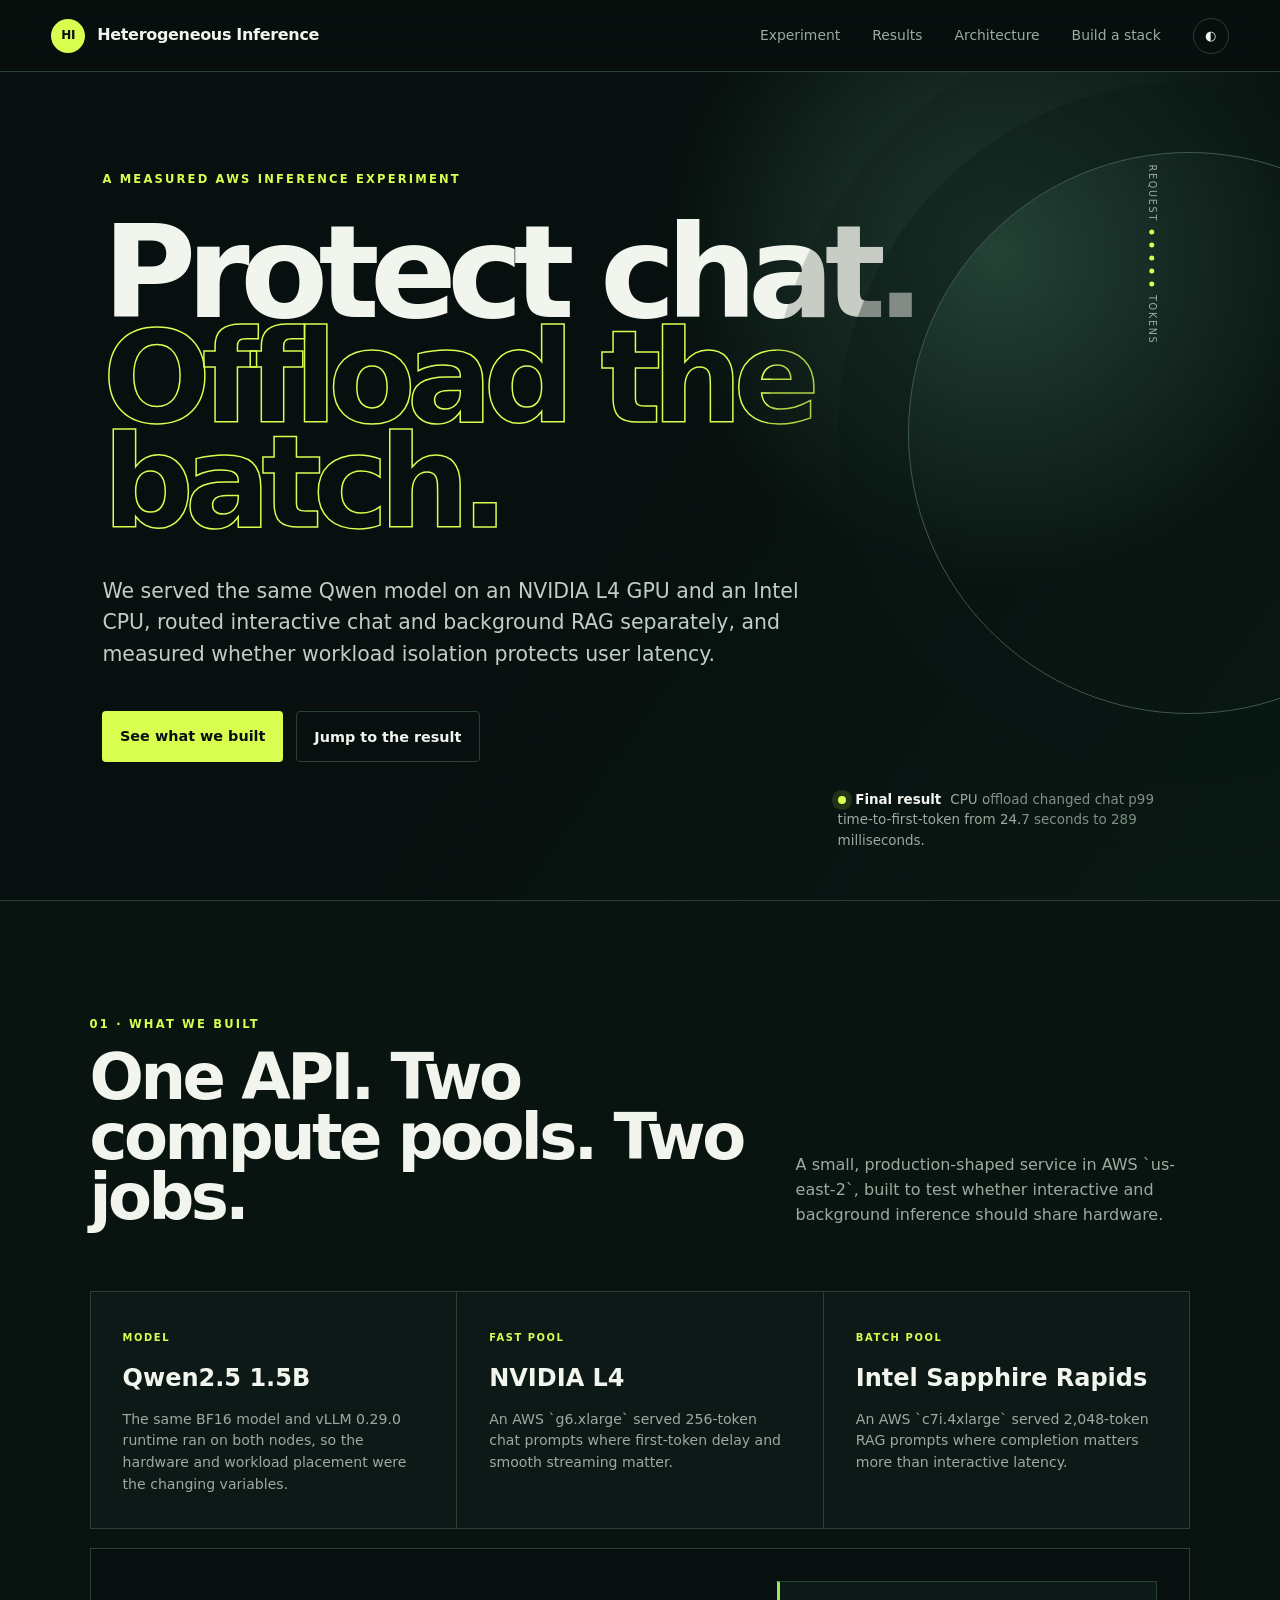
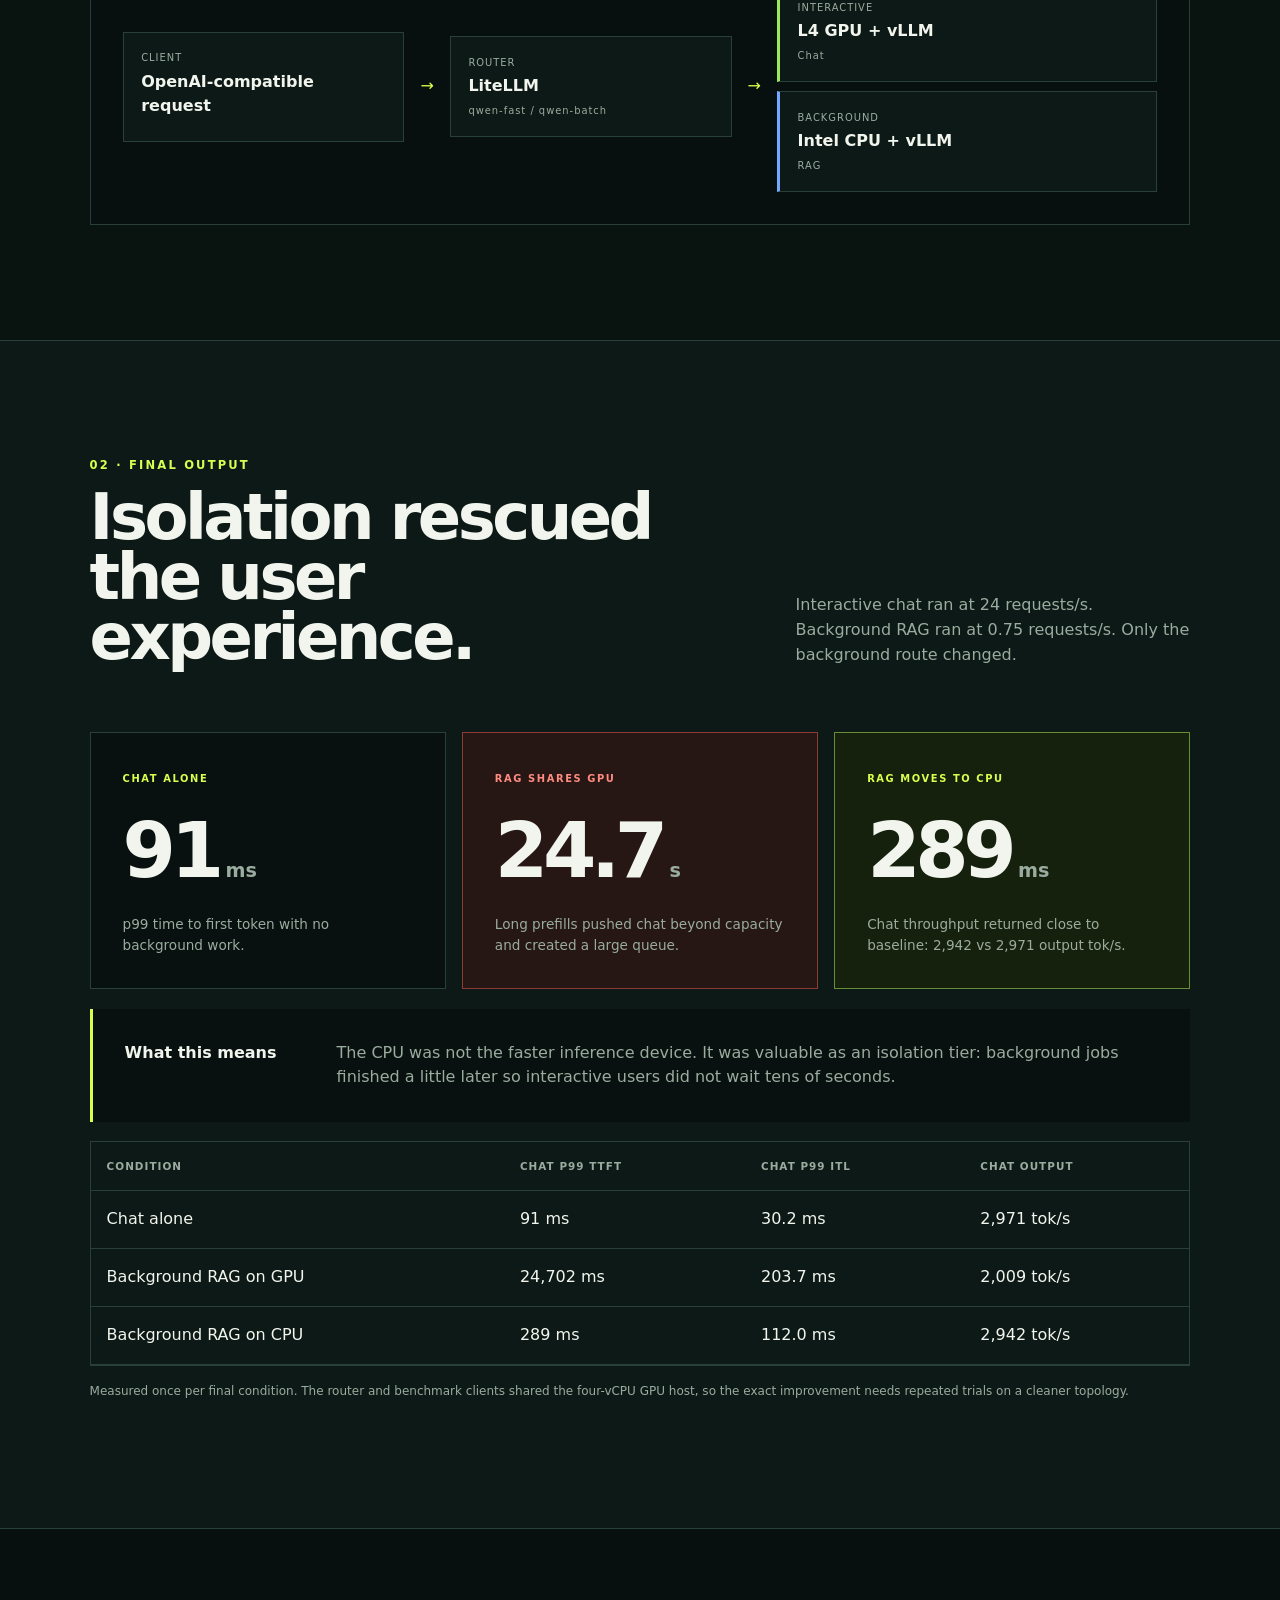
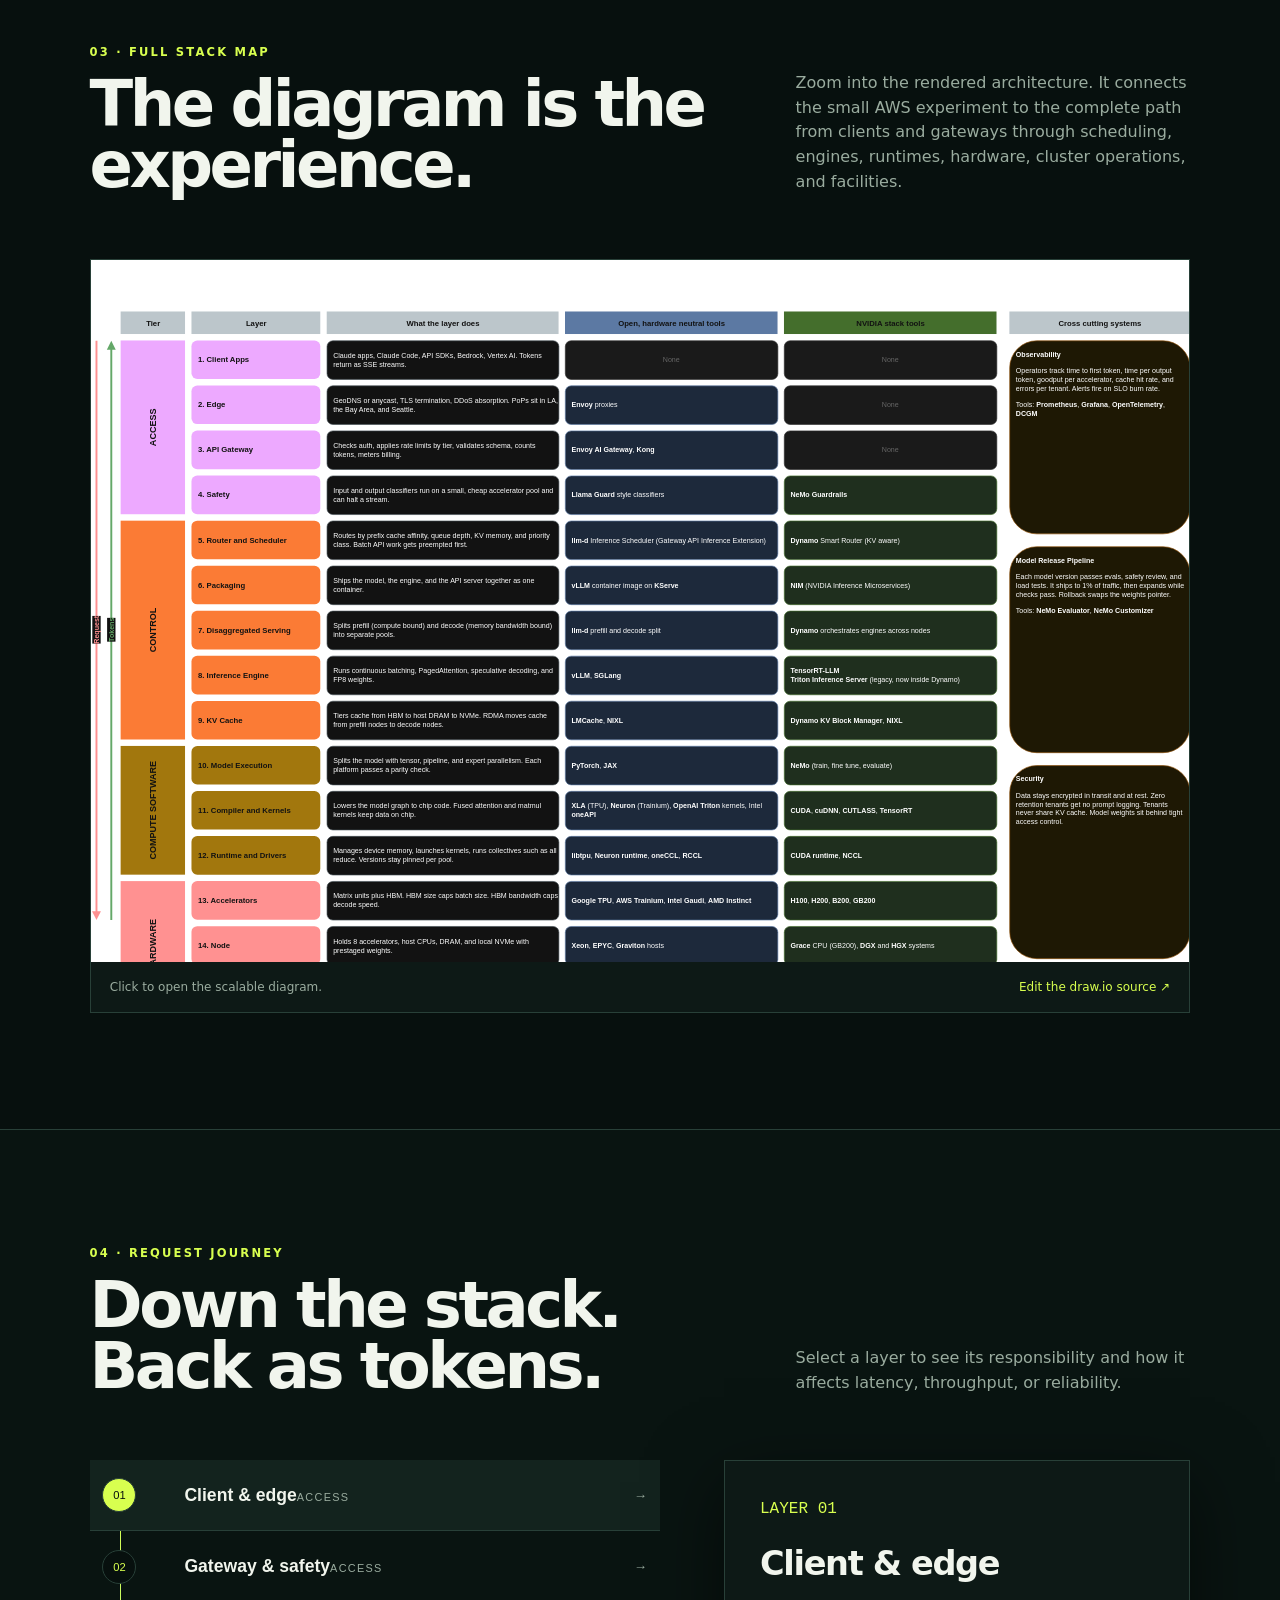
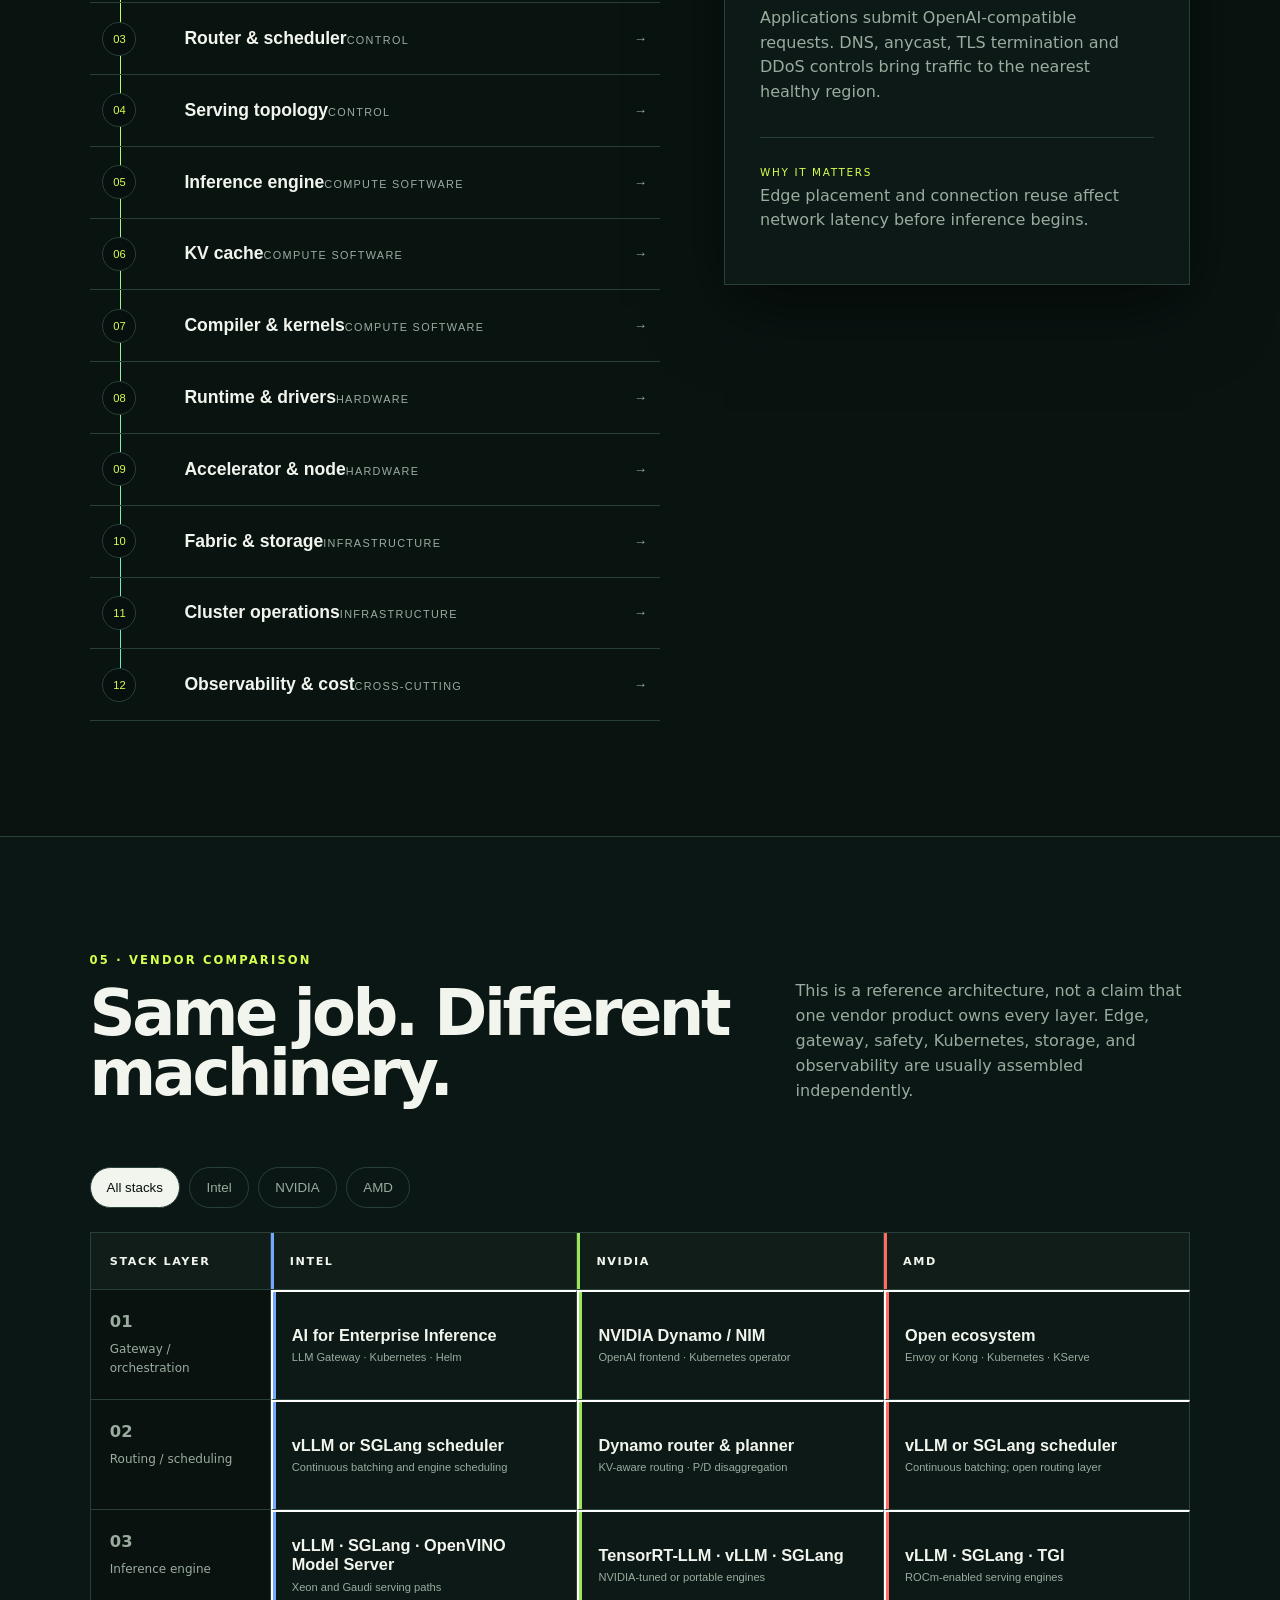
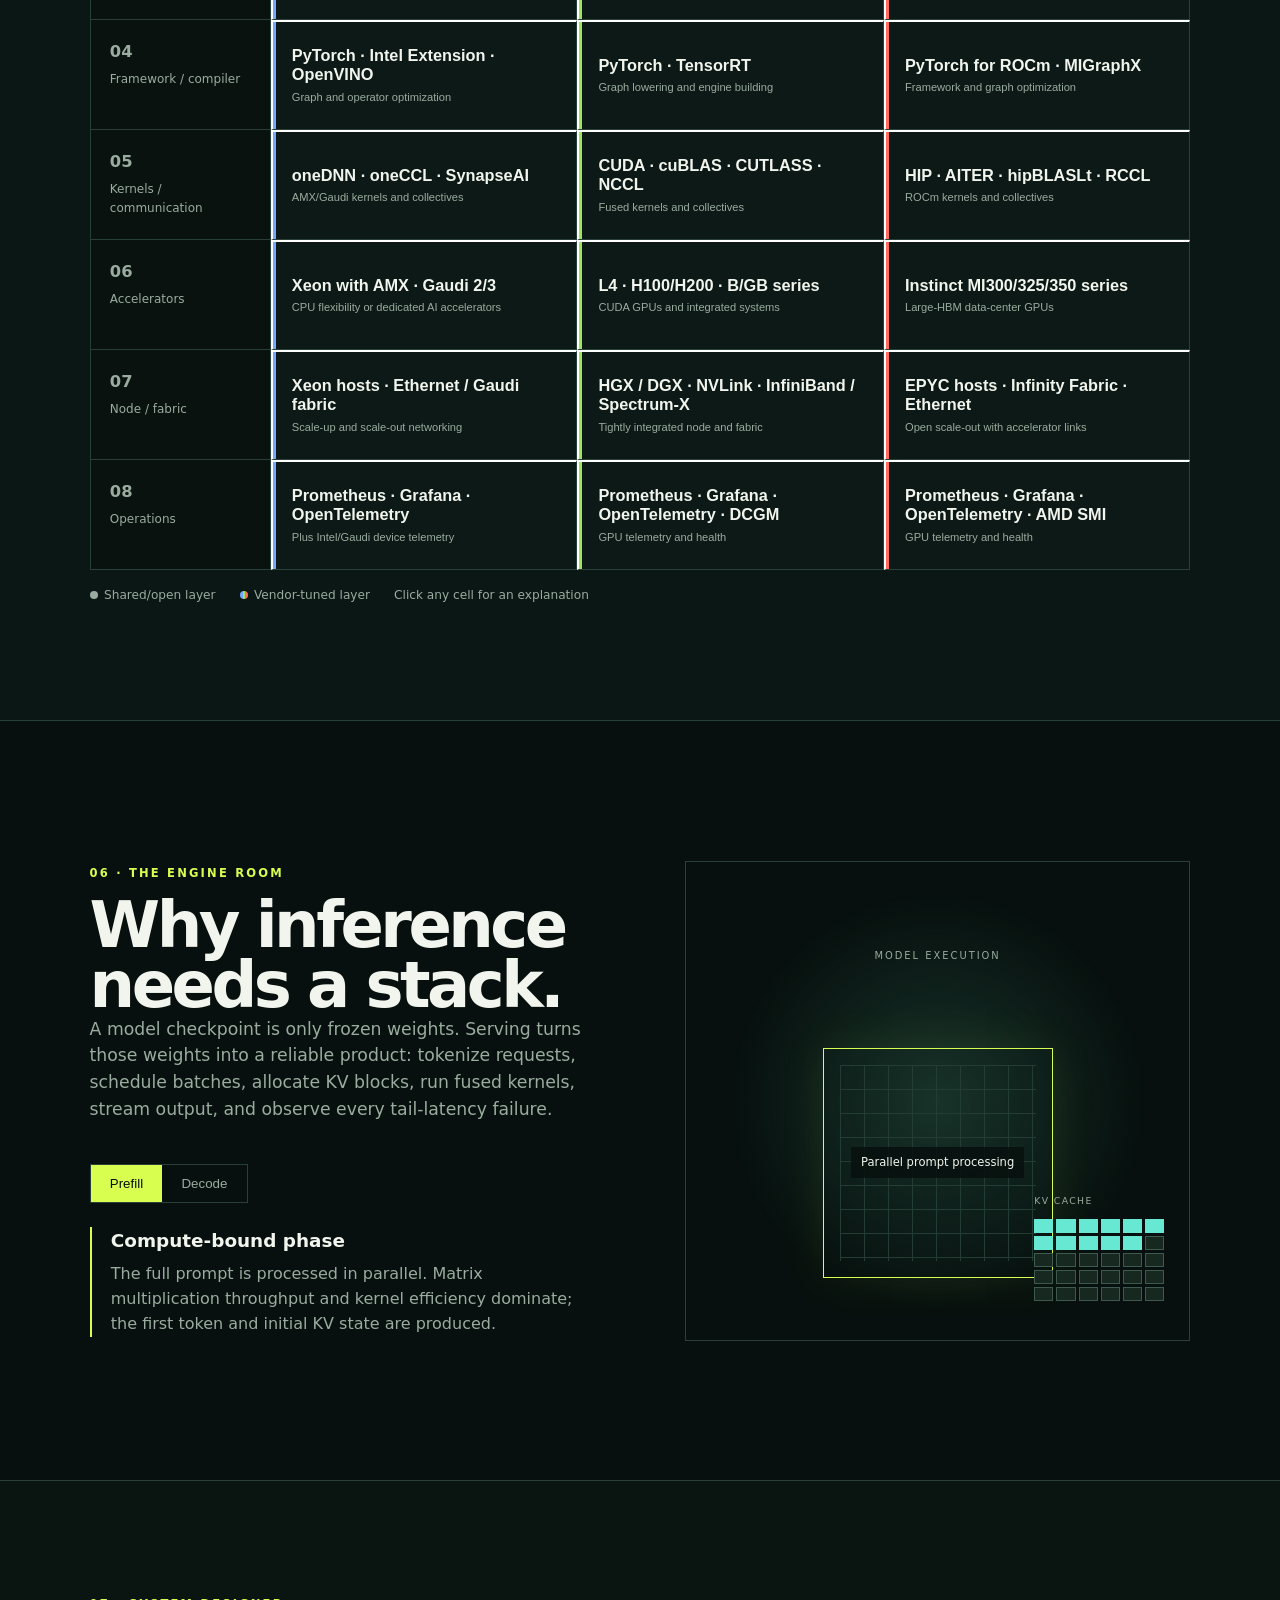
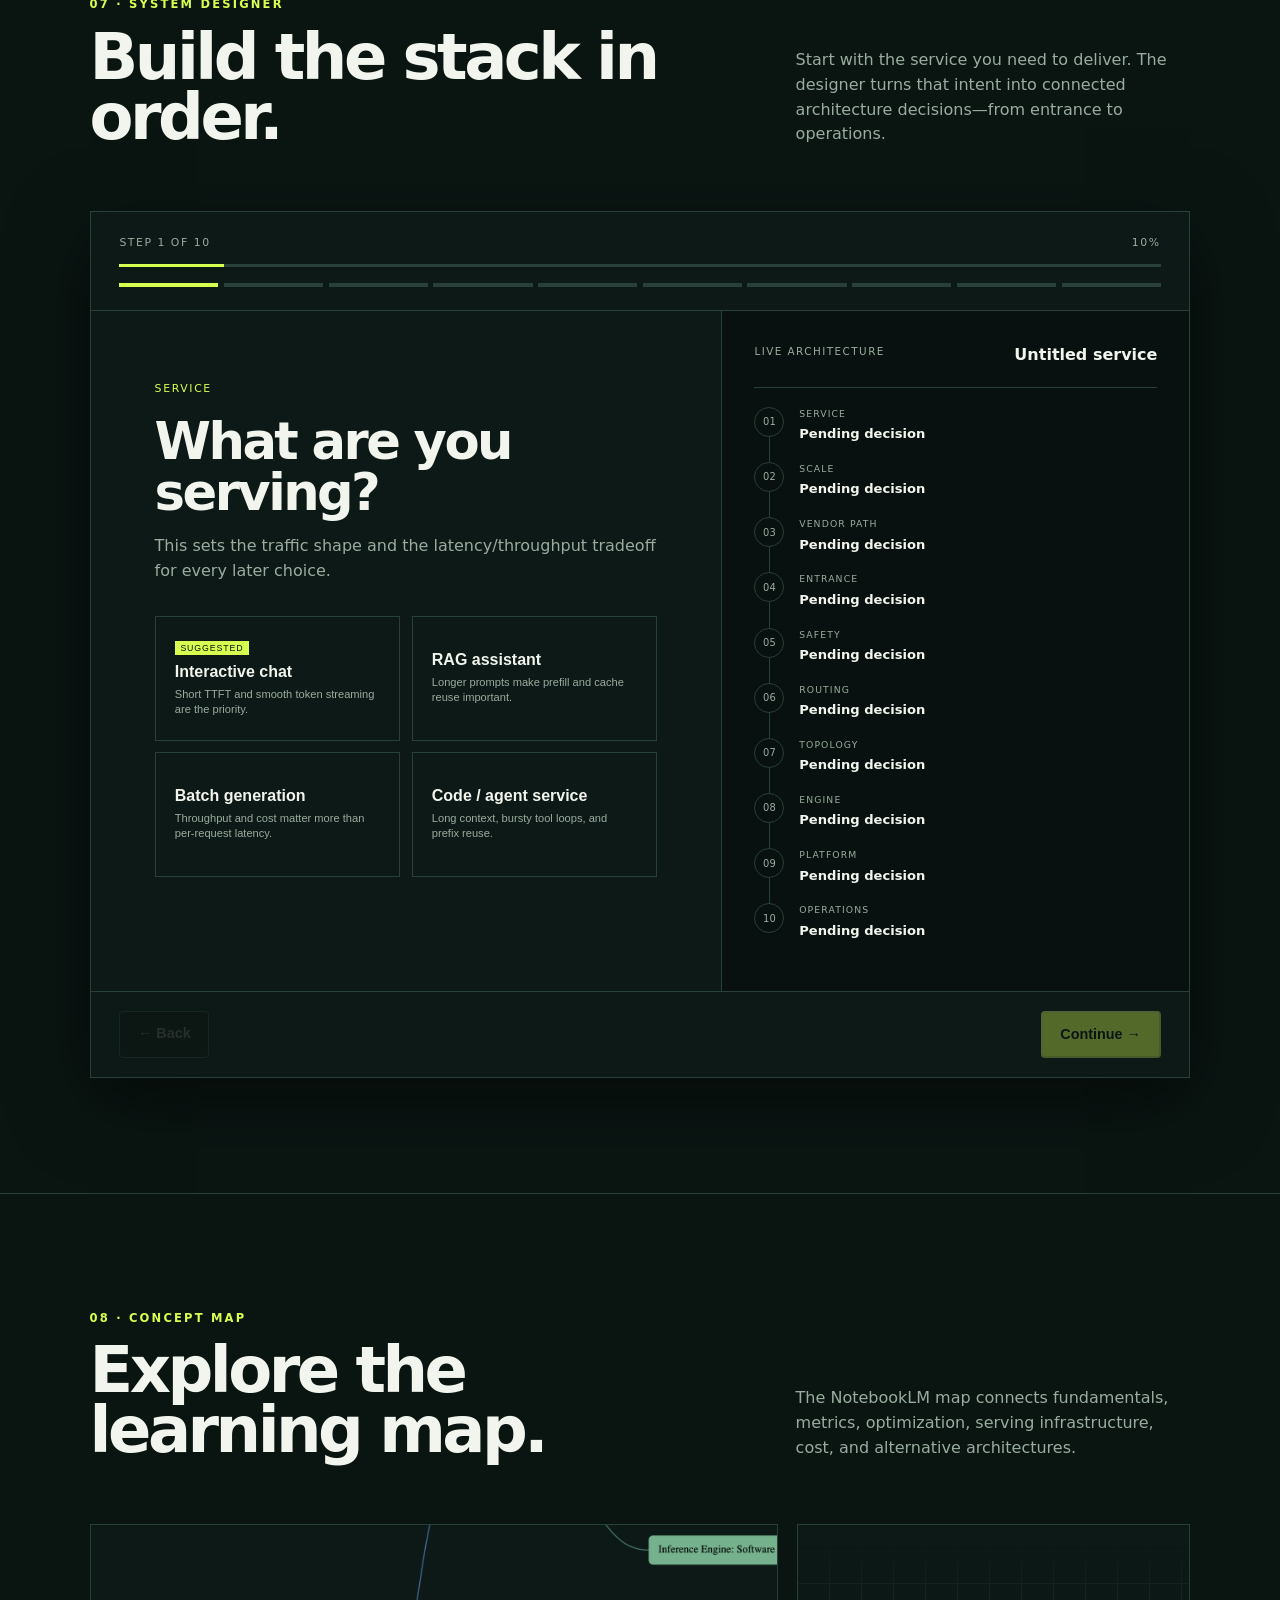
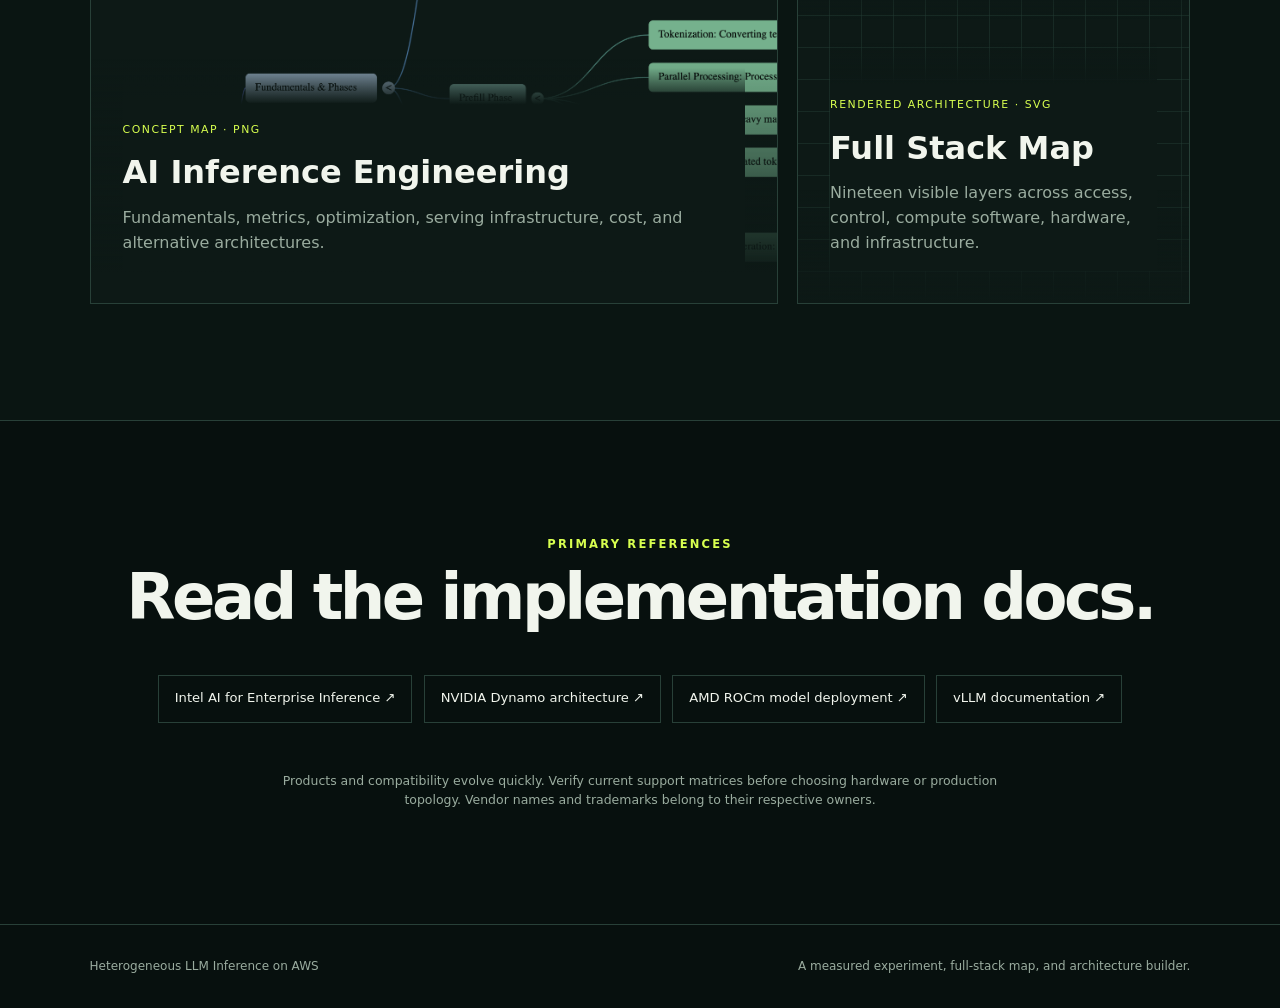
==== commit 4db505a7: "Feature experiment results and architecture diagram" ====
--- a/docs/index.html
+++ b/docs/index.html
@@ -3,30 +3,61 @@
 <head>
   <meta charset="utf-8">
   <meta name="viewport" content="width=device-width,initial-scale=1">
-  <meta name="description" content="An interactive, layer-by-layer comparison of production LLM inference stacks on Intel, NVIDIA, and AMD.">
-  <title>Inference Stack Atlas — Intel, NVIDIA & AMD</title>
+  <meta name="description" content="How a heterogeneous AWS LLM inference experiment used an NVIDIA GPU and Intel CPU to protect interactive chat from background RAG traffic.">
+  <title>Heterogeneous LLM Inference on AWS — Experiment & Stack</title>
   <link rel="stylesheet" href="styles.css">
 </head>
 <body>
   <a class="skip" href="#main">Skip to content</a>
   <header class="topbar">
-    <a class="brand" href="#top" aria-label="Inference Stack Atlas home"><span class="brand-mark">IS</span><span>Inference Stack Atlas</span></a>
-    <nav aria-label="Primary"><a href="#journey">Request journey</a><a href="#compare">Compare</a><a href="#builder">Build a stack</a></nav>
+    <a class="brand" href="#top" aria-label="Heterogeneous inference experiment home"><span class="brand-mark">HI</span><span>Heterogeneous Inference</span></a>
+    <nav aria-label="Primary"><a href="#experiment">Experiment</a><a href="#result">Results</a><a href="#architecture">Architecture</a><a href="#builder">Build a stack</a></nav>
     <button class="theme" id="themeToggle" type="button" aria-label="Toggle color theme">◐</button>
   </header>
 
   <main id="main">
     <section class="hero" id="top">
-      <div class="eyebrow">Production LLM inference, layer by layer</div>
-      <h1>One request.<br><span>Three silicon paths.</span></h1>
-      <p class="lede">Follow a prompt from the public API to kernels and accelerators, then compare how Intel, NVIDIA, and AMD fill each layer. The architecture stays familiar; the names, runtimes, and optimization choices change.</p>
-      <div class="hero-actions"><a class="button primary" href="#journey">Trace the request</a><a class="button secondary" href="#compare">Open stack comparison</a></div>
-      <div class="hero-note"><span class="pulse"></span><strong>Core idea</strong> Prefill is compute-heavy. Decode is memory-bandwidth-heavy. Every stack is ultimately optimizing that tension.</div>
+      <div class="eyebrow">A measured AWS inference experiment</div>
+      <h1>Protect chat.<br><span>Offload the batch.</span></h1>
+      <p class="lede">We served the same Qwen model on an NVIDIA L4 GPU and an Intel CPU, routed interactive chat and background RAG separately, and measured whether workload isolation protects user latency.</p>
+      <div class="hero-actions"><a class="button primary" href="#experiment">See what we built</a><a class="button secondary" href="#result">Jump to the result</a></div>
+      <div class="hero-note"><span class="pulse"></span><strong>Final result</strong> CPU offload changed chat p99 time-to-first-token from 24.7 seconds to 289 milliseconds.</div>
       <div class="signal" aria-hidden="true"><span>REQUEST</span><i></i><i></i><i></i><i></i><i></i><span>TOKENS</span></div>
     </section>
 
+    <section class="section experiment" id="experiment">
+      <div class="section-head"><div><div class="kicker">01 · What we built</div><h2>One API. Two compute pools. Two jobs.</h2></div><p>A small, production-shaped service in AWS `us-east-2`, built to test whether interactive and background inference should share hardware.</p></div>
+      <div class="experiment-grid">
+        <article><span>MODEL</span><h3>Qwen2.5 1.5B</h3><p>The same BF16 model and vLLM 0.29.0 runtime ran on both nodes, so the hardware and workload placement were the changing variables.</p></article>
+        <article><span>FAST POOL</span><h3>NVIDIA L4</h3><p>An AWS `g6.xlarge` served 256-token chat prompts where first-token delay and smooth streaming matter.</p></article>
+        <article><span>BATCH POOL</span><h3>Intel Sapphire Rapids</h3><p>An AWS `c7i.4xlarge` served 2,048-token RAG prompts where completion matters more than interactive latency.</p></article>
+      </div>
+      <div class="built-flow" aria-label="Experiment architecture">
+        <div class="built-node users"><small>CLIENT</small><strong>OpenAI-compatible request</strong></div><i>→</i>
+        <div class="built-node router"><small>ROUTER</small><strong>LiteLLM</strong><span>qwen-fast / qwen-batch</span></div><i>→</i>
+        <div class="built-split"><div class="built-node gpu"><small>INTERACTIVE</small><strong>L4 GPU + vLLM</strong><span>Chat</span></div><div class="built-node cpu"><small>BACKGROUND</small><strong>Intel CPU + vLLM</strong><span>RAG</span></div></div>
+      </div>
+    </section>
+
+    <section class="section results" id="result">
+      <div class="section-head"><div><div class="kicker">02 · Final output</div><h2>Isolation rescued the user experience.</h2></div><p>Interactive chat ran at 24 requests/s. Background RAG ran at 0.75 requests/s. Only the background route changed.</p></div>
+      <div class="result-cards">
+        <article><span>CHAT ALONE</span><strong>91<small> ms</small></strong><p>p99 time to first token with no background work.</p></article>
+        <article class="bad"><span>RAG SHARES GPU</span><strong>24.7<small> s</small></strong><p>Long prefills pushed chat beyond capacity and created a large queue.</p></article>
+        <article class="good"><span>RAG MOVES TO CPU</span><strong>289<small> ms</small></strong><p>Chat throughput returned close to baseline: 2,942 vs 2,971 output tok/s.</p></article>
+      </div>
+      <div class="result-takeaway"><strong>What this means</strong><p>The CPU was not the faster inference device. It was valuable as an isolation tier: background jobs finished a little later so interactive users did not wait tens of seconds.</p></div>
+      <div class="result-table-wrap"><table><thead><tr><th>Condition</th><th>Chat p99 TTFT</th><th>Chat p99 ITL</th><th>Chat output</th></tr></thead><tbody><tr><td>Chat alone</td><td>91 ms</td><td>30.2 ms</td><td>2,971 tok/s</td></tr><tr><td>Background RAG on GPU</td><td>24,702 ms</td><td>203.7 ms</td><td>2,009 tok/s</td></tr><tr><td>Background RAG on CPU</td><td>289 ms</td><td>112.0 ms</td><td>2,942 tok/s</td></tr></tbody></table></div>
+      <p class="caveat">Measured once per final condition. The router and benchmark clients shared the four-vCPU GPU host, so the exact improvement needs repeated trials on a cleaner topology.</p>
+    </section>
+
+    <section class="section architecture" id="architecture">
+      <div class="section-head"><div><div class="kicker">03 · Full stack map</div><h2>The diagram is the experience.</h2></div><p>Zoom into the rendered architecture. It connects the small AWS experiment to the complete path from clients and gateways through scheduling, engines, runtimes, hardware, cluster operations, and facilities.</p></div>
+      <figure class="architecture-figure"><a href="assets/claude-inference-stack.svg" target="_blank"><img src="assets/claude-inference-stack.svg" alt="Nineteen-layer full inference stack map comparing an open hardware-neutral path with an NVIDIA path"></a><figcaption><span>Click to open the scalable diagram.</span><a href="assets/claude-inference-stack.drawio">Edit the draw.io source ↗</a></figcaption></figure>
+    </section>
+
     <section class="section journey" id="journey">
-      <div class="section-head"><div><div class="kicker">01 · Request journey</div><h2>Down the stack. Back as tokens.</h2></div><p>Select a layer to see its responsibility and how it affects latency, throughput, or reliability.</p></div>
+      <div class="section-head"><div><div class="kicker">04 · Request journey</div><h2>Down the stack. Back as tokens.</h2></div><p>Select a layer to see its responsibility and how it affects latency, throughput, or reliability.</p></div>
       <div class="journey-layout">
         <div class="flow" id="flow" role="list" aria-label="Inference request layers"></div>
         <aside class="detail" id="layerDetail" aria-live="polite"></aside>
@@ -34,7 +65,7 @@
     </section>
 
     <section class="section compare" id="compare">
-      <div class="section-head"><div><div class="kicker">02 · Vendor comparison</div><h2>Same job. Different machinery.</h2></div><p>This is a reference architecture, not a claim that one vendor product owns every layer. Edge, gateway, safety, Kubernetes, storage, and observability are usually assembled independently.</p></div>
+      <div class="section-head"><div><div class="kicker">05 · Vendor comparison</div><h2>Same job. Different machinery.</h2></div><p>This is a reference architecture, not a claim that one vendor product owns every layer. Edge, gateway, safety, Kubernetes, storage, and observability are usually assembled independently.</p></div>
       <div class="vendor-tabs" role="tablist" aria-label="Select vendor">
         <button class="vendor-tab active" data-vendor="all" role="tab" aria-selected="true">All stacks</button>
         <button class="vendor-tab intel" data-vendor="intel" role="tab" aria-selected="false">Intel</button>
@@ -46,7 +77,7 @@
     </section>
 
     <section class="section split" id="concepts">
-      <div class="concept-copy"><div class="kicker">03 · The engine room</div><h2>Why inference needs a stack.</h2><p>A model checkpoint is only frozen weights. Serving turns those weights into a reliable product: tokenize requests, schedule batches, allocate KV blocks, run fused kernels, stream output, and observe every tail-latency failure.</p>
+      <div class="concept-copy"><div class="kicker">06 · The engine room</div><h2>Why inference needs a stack.</h2><p>A model checkpoint is only frozen weights. Serving turns those weights into a reliable product: tokenize requests, schedule batches, allocate KV blocks, run fused kernels, stream output, and observe every tail-latency failure.</p>
         <div class="phase-switch" role="group" aria-label="Inference phase"><button class="active" data-phase="prefill">Prefill</button><button data-phase="decode">Decode</button></div>
         <div id="phaseCopy" class="phase-copy"></div>
       </div>
@@ -57,7 +88,7 @@
     </section>
 
     <section class="section builder" id="builder">
-      <div class="section-head"><div><div class="kicker">04 · System designer</div><h2>Build the stack in order.</h2></div><p>Start with the service you need to deliver. The designer turns that intent into connected architecture decisions—from entrance to operations.</p></div>
+      <div class="section-head"><div><div class="kicker">07 · System designer</div><h2>Build the stack in order.</h2></div><p>Start with the service you need to deliver. The designer turns that intent into connected architecture decisions—from entrance to operations.</p></div>
       <div class="builder-shell">
         <div class="builder-progress"><div class="progress-meta"><span id="builderStep">Step 1 of 10</span><span id="builderPercent">10%</span></div><div class="progress-track"><i id="progressBar"></i></div><div class="step-dots" id="stepDots"></div></div>
         <div class="builder-body">
@@ -69,10 +100,10 @@
     </section>
 
     <section class="section source-material">
-      <div class="section-head"><div><div class="kicker">05 · Source material</div><h2>From map to explainer.</h2></div><p>The original diagrams remain part of the repository and are linked here for deeper inspection.</p></div>
+      <div class="section-head"><div><div class="kicker">08 · Concept map</div><h2>Explore the learning map.</h2></div><p>The NotebookLM map connects fundamentals, metrics, optimization, serving infrastructure, cost, and alternative architectures.</p></div>
       <div class="source-grid">
         <a class="source-card mindmap" href="assets/notebooklm-mind-map.png" target="_blank"><div class="source-preview"></div><div><span>Concept map · PNG</span><h3>AI Inference Engineering</h3><p>Fundamentals, metrics, optimization, serving infrastructure, cost, and alternative architectures.</p></div></a>
-        <a class="source-card blueprint" href="assets/claude-inference-stack.drawio" download><div class="blueprint-lines" aria-hidden="true"></div><div><span>Architecture source · draw.io</span><h3>Full Stack Map</h3><p>Nineteen layers across access, control, compute software, hardware, and infrastructure.</p></div></a>
+        <a class="source-card blueprint" href="assets/claude-inference-stack.svg" target="_blank"><div class="blueprint-lines" aria-hidden="true"></div><div><span>Rendered architecture · SVG</span><h3>Full Stack Map</h3><p>Nineteen visible layers across access, control, compute software, hardware, and infrastructure.</p></div></a>
       </div>
     </section>
 
@@ -82,7 +113,7 @@
       <p class="footnote">Products and compatibility evolve quickly. Verify current support matrices before choosing hardware or production topology. Vendor names and trademarks belong to their respective owners.</p>
     </section>
   </main>
-  <footer><span>Inference Stack Atlas</span><span>Built from the heterogeneous LLM inference study guide.</span></footer>
+  <footer><span>Heterogeneous LLM Inference on AWS</span><span>A measured experiment, full-stack map, and architecture builder.</span></footer>
   <dialog id="cellDialog"><button class="dialog-close" aria-label="Close">×</button><div id="dialogContent"></div></dialog>
   <script src="app.js"></script>
 </body>
--- a/docs/styles.css
+++ b/docs/styles.css
@@ -4,3 +4,6 @@
 
 .builder{background:#0a1512}.builder-shell{border:1px solid var(--line);background:var(--surface);box-shadow:var(--shadow)}.builder-progress{padding:1.4rem 1.8rem;border-bottom:1px solid var(--line)}.progress-meta{display:flex;justify-content:space-between;color:var(--muted);font-size:.68rem;text-transform:uppercase;letter-spacing:.14em}.progress-track{height:3px;background:var(--line);margin:.8rem 0 1rem}.progress-track i{display:block;height:100%;width:10%;background:var(--accent);transition:width .25s}.step-dots{display:grid;grid-template-columns:repeat(10,1fr);gap:.35rem}.step-dot{height:4px;background:var(--line)}.step-dot.complete,.step-dot.active{background:var(--accent)}.builder-body{display:grid;grid-template-columns:1.15fr .85fr;min-height:540px}.builder-question{padding:clamp(2rem,5vw,4.5rem);border-right:1px solid var(--line)}.builder-question .step-label{color:var(--accent);text-transform:uppercase;letter-spacing:.15em;font-size:.68rem}.builder-question h3{font-size:clamp(2.2rem,4vw,4rem);line-height:1;letter-spacing:-.05em;margin:1rem 0}.builder-question>p{color:var(--muted);max-width:620px}.option-grid{display:grid;grid-template-columns:repeat(2,minmax(0,1fr));gap:.7rem;margin-top:2rem}.builder-option{padding:1.2rem;border:1px solid var(--line);background:transparent;color:var(--ink);text-align:left;cursor:pointer;min-height:125px}.builder-option:hover,.builder-option.selected{border-color:var(--accent);background:#15251f}.builder-option.selected{box-shadow:inset 3px 0 var(--accent)}.builder-option strong{display:block;font-size:1rem;margin-bottom:.35rem}.builder-option small{display:block;color:var(--muted);line-height:1.35}.recommended{display:inline-block;color:#07100e;background:var(--accent);padding:.15rem .35rem;font-size:.55rem;text-transform:uppercase;letter-spacing:.1em;margin-bottom:.5rem}.architecture-preview{padding:2rem;background:#08110f}.preview-head{display:flex;justify-content:space-between;gap:1rem;padding-bottom:1.2rem;border-bottom:1px solid var(--line)}.preview-head span{color:var(--muted);font-size:.65rem;text-transform:uppercase;letter-spacing:.14em}.architecture-chain{padding-top:1.2rem}.chain-item{display:grid;grid-template-columns:32px 1fr;gap:.8rem;position:relative;padding-bottom:1rem}.chain-item:not(:last-child):before{content:"";position:absolute;left:15px;top:30px;bottom:-2px;width:1px;background:var(--line)}.chain-node{z-index:1;width:30px;height:30px;border-radius:50%;display:grid;place-items:center;border:1px solid var(--line);background:#08110f;color:var(--muted);font-size:.62rem}.chain-item.chosen .chain-node{border-color:var(--accent);color:#07100e;background:var(--accent)}.chain-copy span{display:block;color:var(--muted);font-size:.58rem;text-transform:uppercase;letter-spacing:.12em}.chain-copy strong{font-size:.82rem}.builder-nav{display:flex;justify-content:space-between;padding:1.2rem 1.8rem;border-top:1px solid var(--line)}.builder-nav button:disabled{opacity:.35;cursor:not-allowed}.builder-result h3{font-size:3rem}.result-summary{display:grid;gap:.55rem;margin-top:1.5rem}.result-row{display:grid;grid-template-columns:140px 1fr;gap:1rem;padding:.65rem 0;border-bottom:1px solid var(--line)}.result-row span{color:var(--muted);font-size:.7rem;text-transform:uppercase;letter-spacing:.1em}.result-actions{display:flex;flex-wrap:wrap;gap:.6rem;margin-top:2rem}
 @media(max-width:900px){.builder-body{grid-template-columns:1fr}.builder-question{border-right:0;border-bottom:1px solid var(--line)}}@media(max-width:560px){.option-grid{grid-template-columns:1fr}.result-row{grid-template-columns:1fr;gap:.2rem}}
+
+.experiment{background:#091411}.experiment-grid{display:grid;grid-template-columns:repeat(3,1fr);gap:1px;background:var(--line);border:1px solid var(--line)}.experiment-grid article{background:var(--surface);padding:2rem}.experiment-grid span,.result-cards span{color:var(--accent);font-size:.62rem;letter-spacing:.16em;font-weight:800}.experiment-grid h3{font-size:1.5rem;margin:.7rem 0}.experiment-grid p{color:var(--muted);font-size:.88rem;margin:0}.built-flow{display:grid;grid-template-columns:1fr auto 1fr auto 1.35fr;gap:1rem;align-items:center;padding:2rem;margin-top:1.2rem;border:1px solid var(--line);background:#07100e}.built-flow>i{color:var(--accent);font-style:normal}.built-node{padding:1.1rem;border:1px solid var(--line);background:var(--surface)}.built-node small,.built-node span{display:block;color:var(--muted);font-size:.62rem;letter-spacing:.1em}.built-node strong{display:block;margin:.25rem 0}.built-split{display:grid;gap:.6rem}.built-node.gpu{border-left:3px solid var(--nvidia)}.built-node.cpu{border-left:3px solid var(--intel)}.results{background:#0d1916}.result-cards{display:grid;grid-template-columns:repeat(3,1fr);gap:1rem}.result-cards article{padding:2rem;border:1px solid var(--line);background:#08110f}.result-cards strong{display:block;font-size:clamp(3rem,6vw,6rem);letter-spacing:-.07em;line-height:1;margin:1.5rem 0}.result-cards strong small{font-size:.25em;letter-spacing:0;color:var(--muted)}.result-cards p{color:var(--muted);font-size:.85rem;margin:0}.result-cards .bad{border-color:#8f3b35;background:#261614}.result-cards .bad span{color:#ff8b81}.result-cards .good{border-color:#668e34;background:#16210d}.result-takeaway{display:grid;grid-template-columns:180px 1fr;gap:2rem;padding:2rem;margin:1.2rem 0;border-left:3px solid var(--accent);background:#08110f}.result-takeaway p{color:var(--muted);margin:0}.result-table-wrap{overflow:auto;border:1px solid var(--line)}.result-table-wrap table{width:100%;border-collapse:collapse;min-width:650px}.result-table-wrap th,.result-table-wrap td{padding:1rem;text-align:left;border-bottom:1px solid var(--line)}.result-table-wrap th{color:var(--muted);font-size:.65rem;text-transform:uppercase;letter-spacing:.1em}.caveat{color:var(--muted);font-size:.75rem;margin-top:1rem}.architecture{background:#07100e}.architecture-figure{margin:0;border:1px solid var(--line);background:#fff;overflow:hidden}.architecture-figure>a{display:block;overflow:auto;max-height:78vh}.architecture-figure img{display:block;width:100%;min-width:1100px;height:auto}.architecture-figure figcaption{display:flex;justify-content:space-between;gap:1rem;padding:1rem 1.2rem;background:var(--surface);color:var(--muted);font-size:.75rem}.architecture-figure figcaption a{color:var(--accent);text-decoration:none}
+@media(max-width:900px){.experiment-grid,.result-cards{grid-template-columns:1fr}.built-flow{grid-template-columns:1fr}.built-flow>i{transform:rotate(90deg);justify-self:center}.result-takeaway{grid-template-columns:1fr}.architecture-figure img{min-width:900px}}@media(max-width:560px){.built-flow{padding:1rem}.experiment-grid article,.result-cards article{padding:1.4rem}.architecture-figure figcaption{flex-direction:column}}
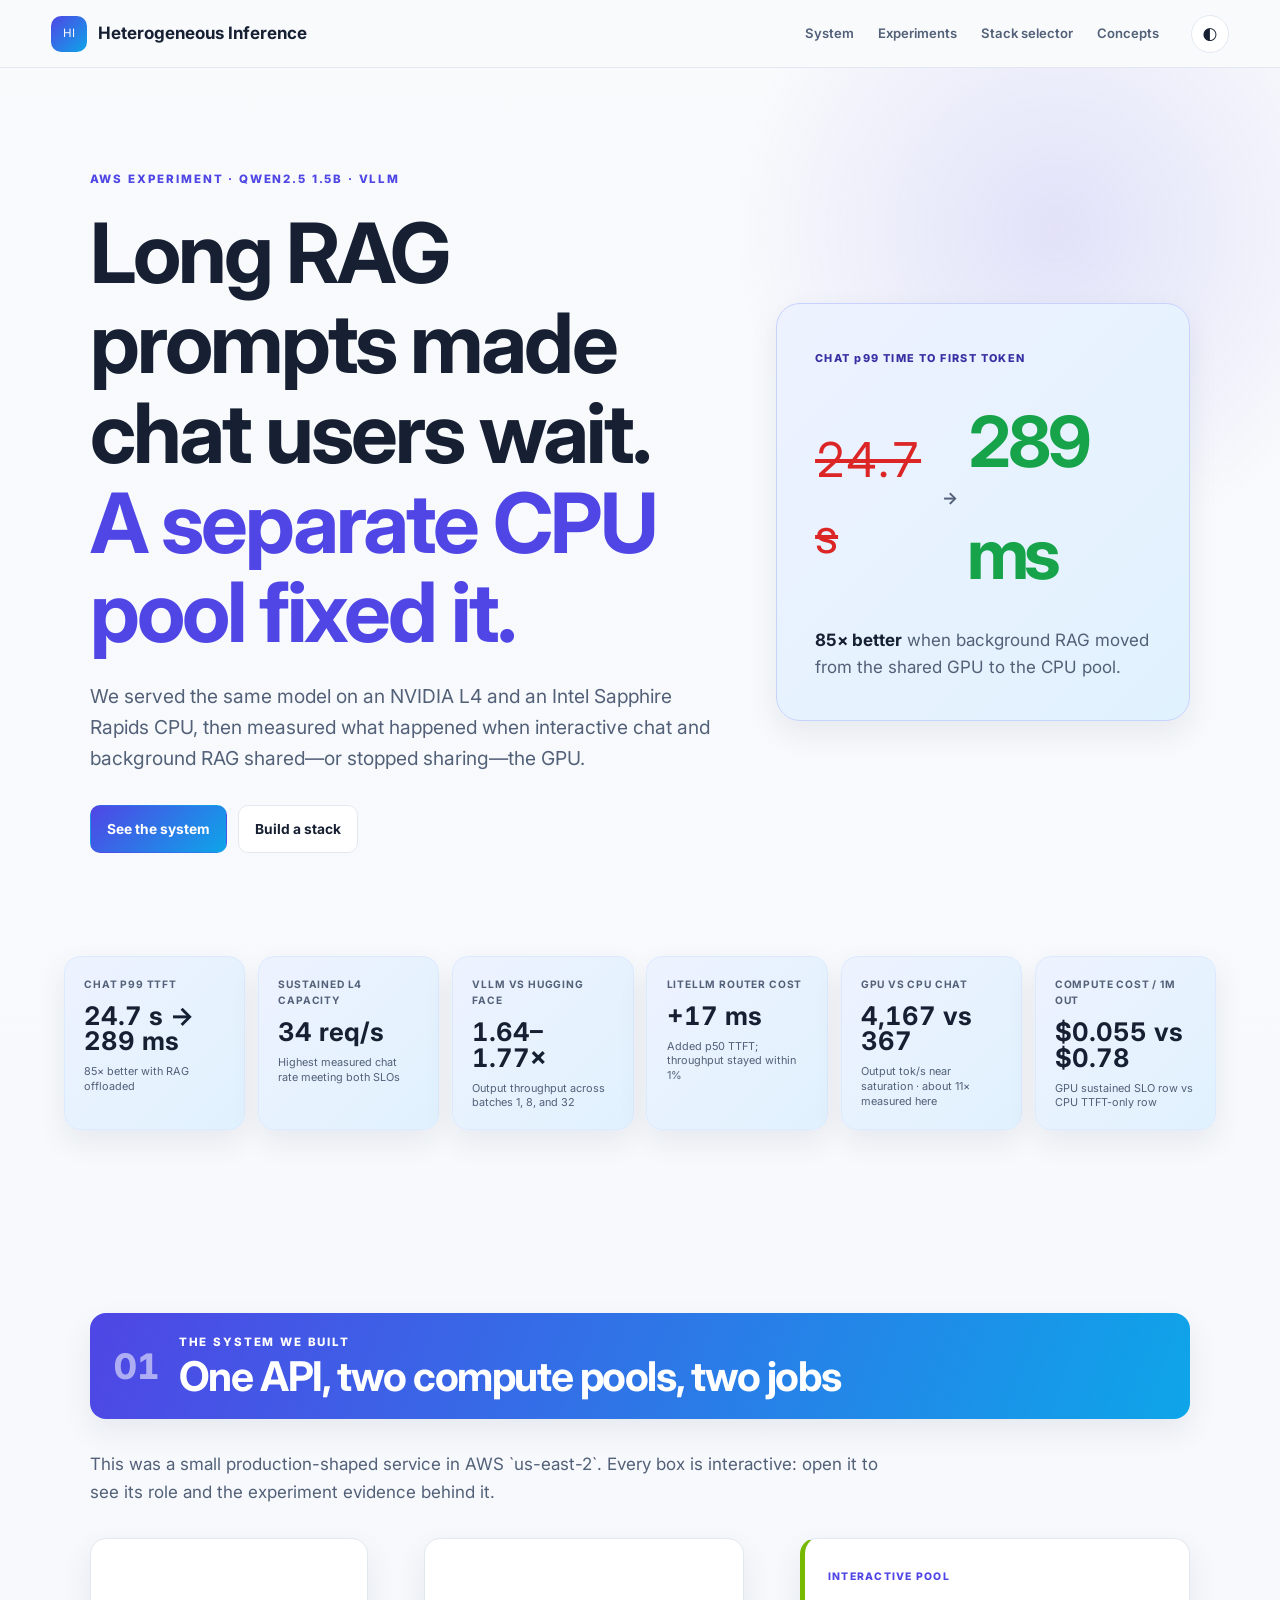
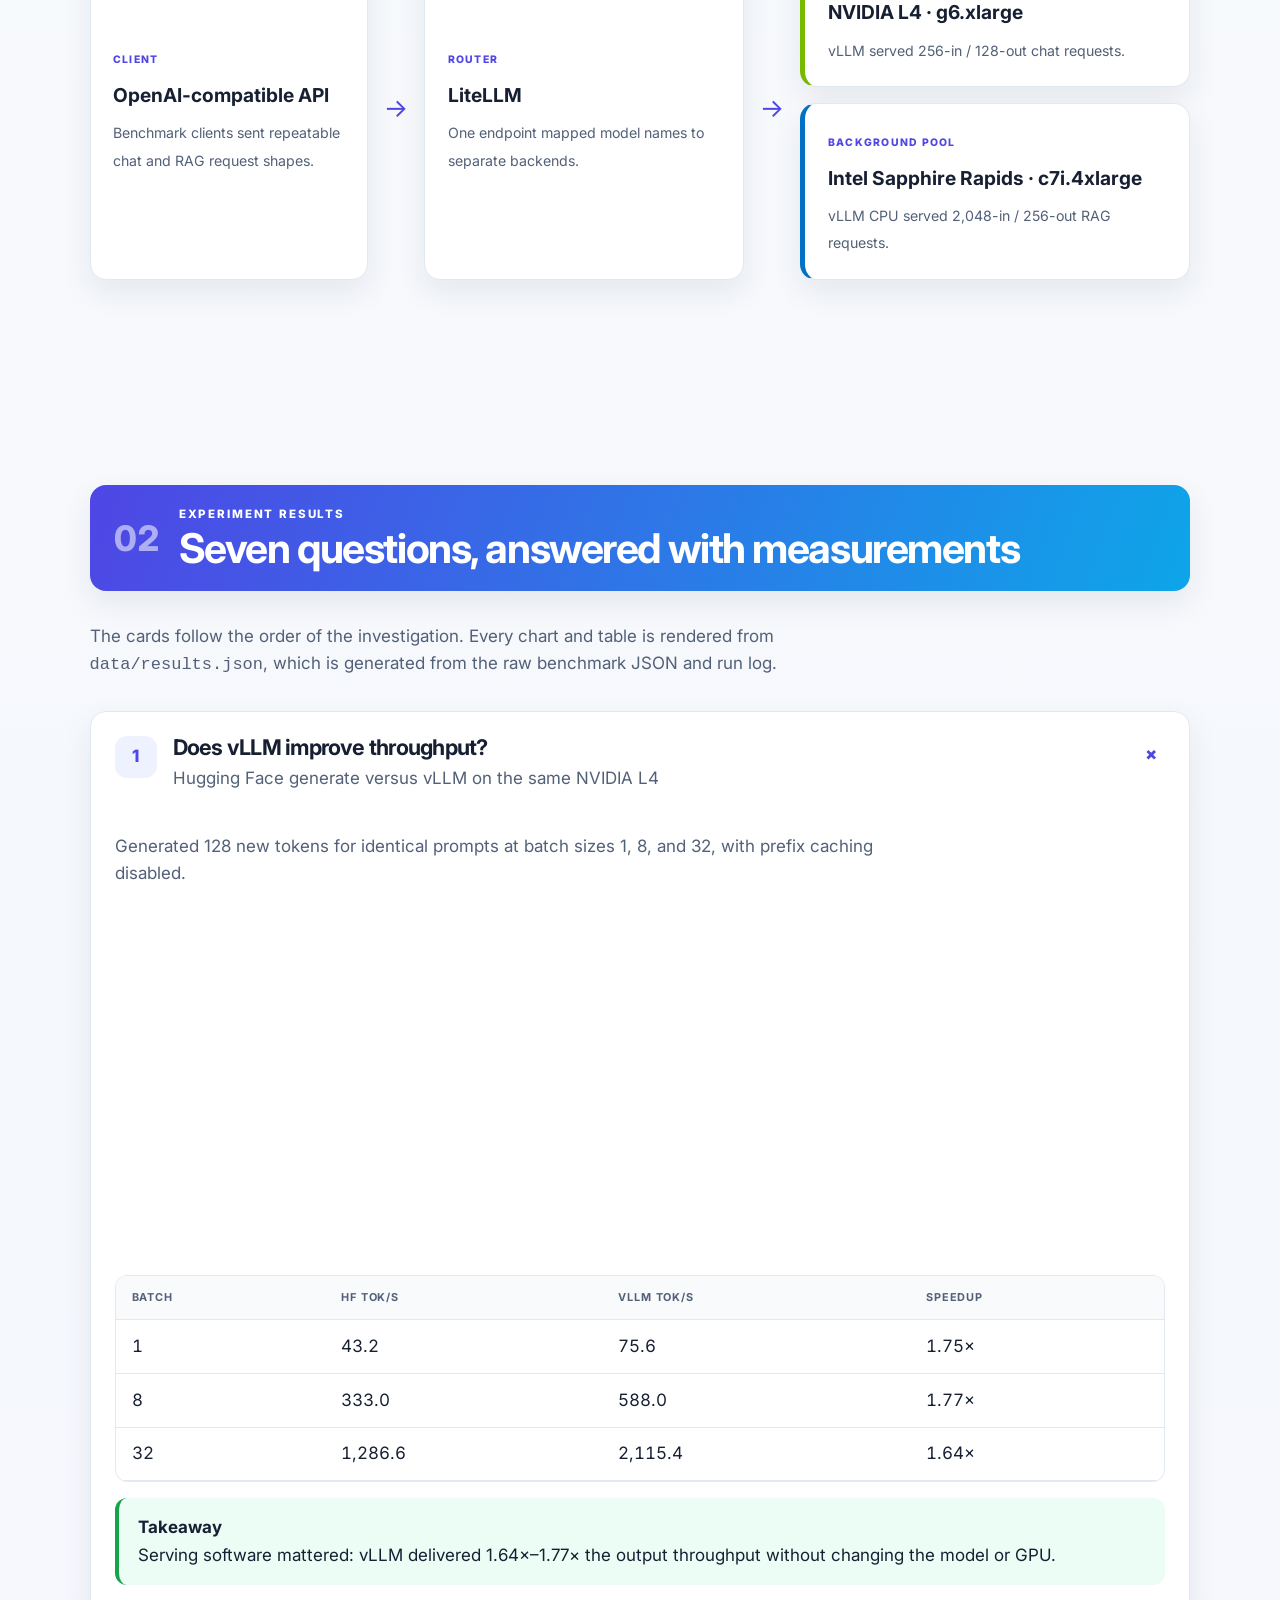
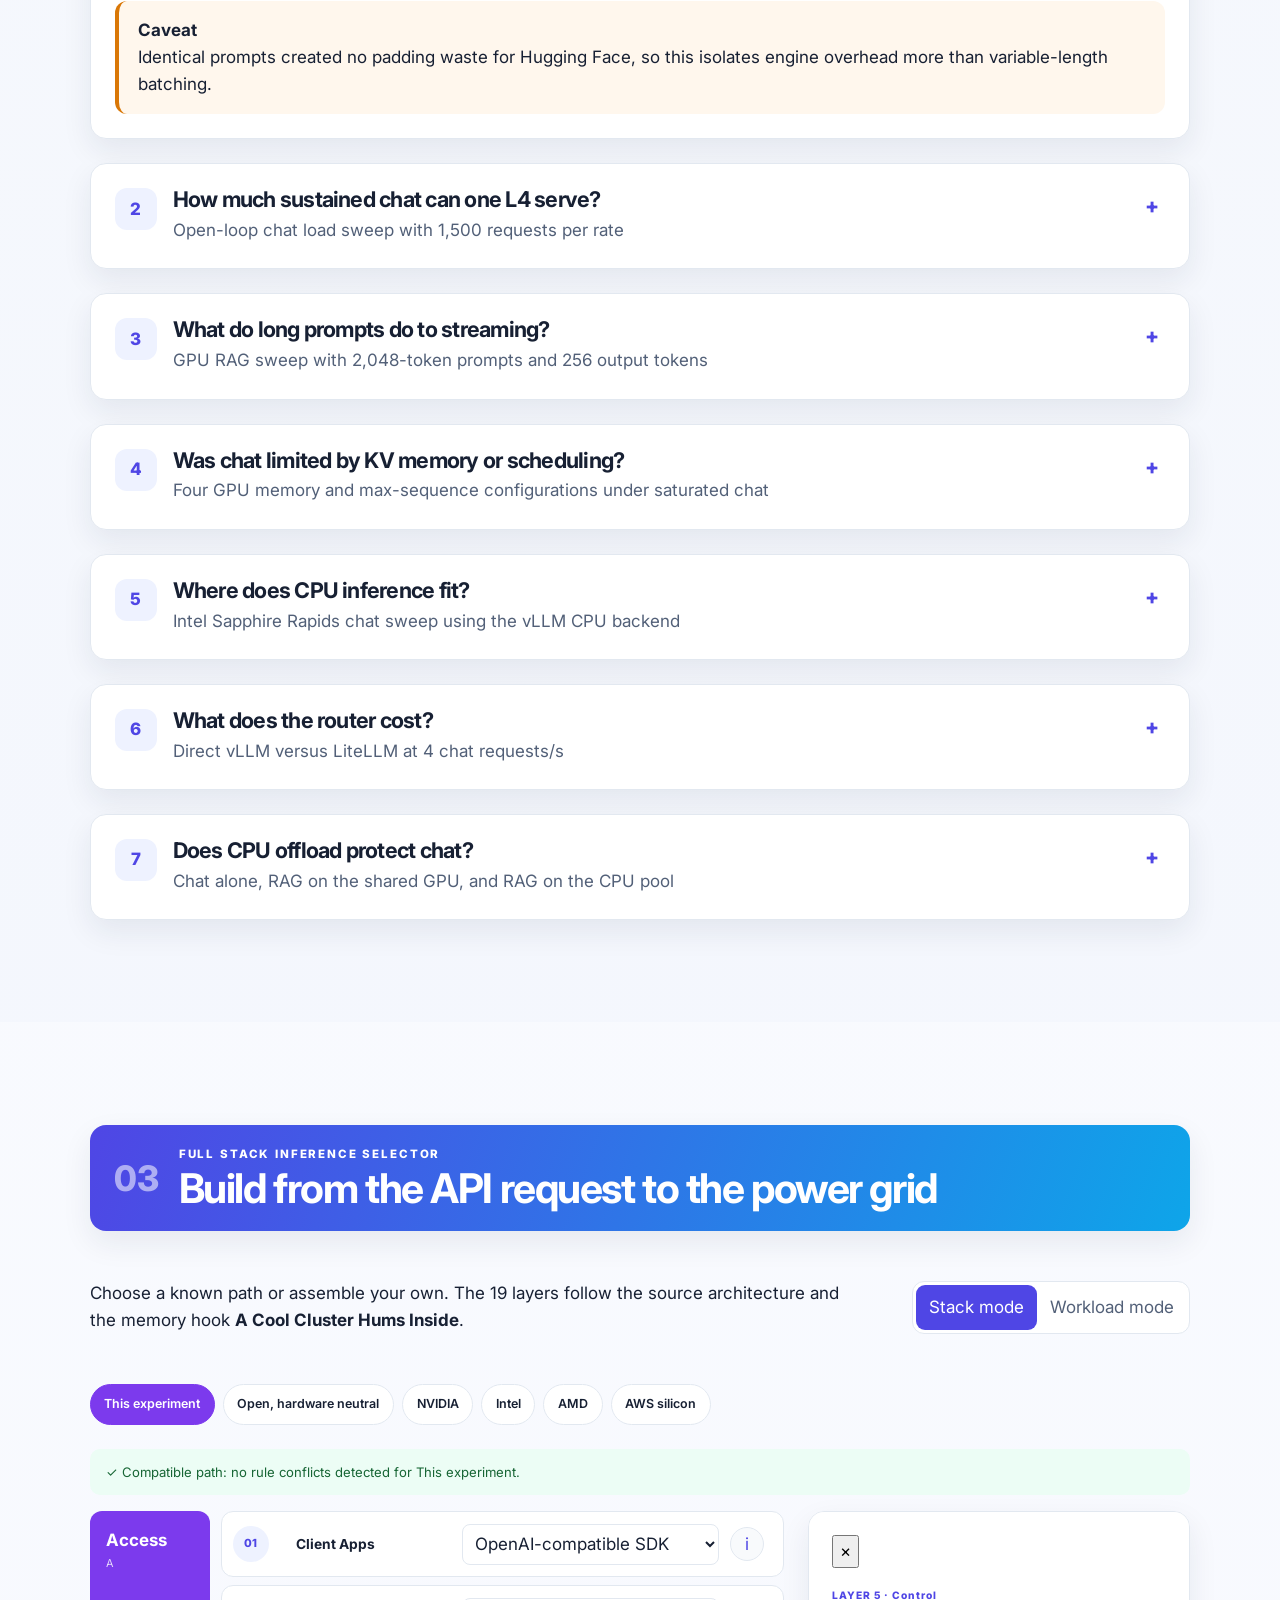
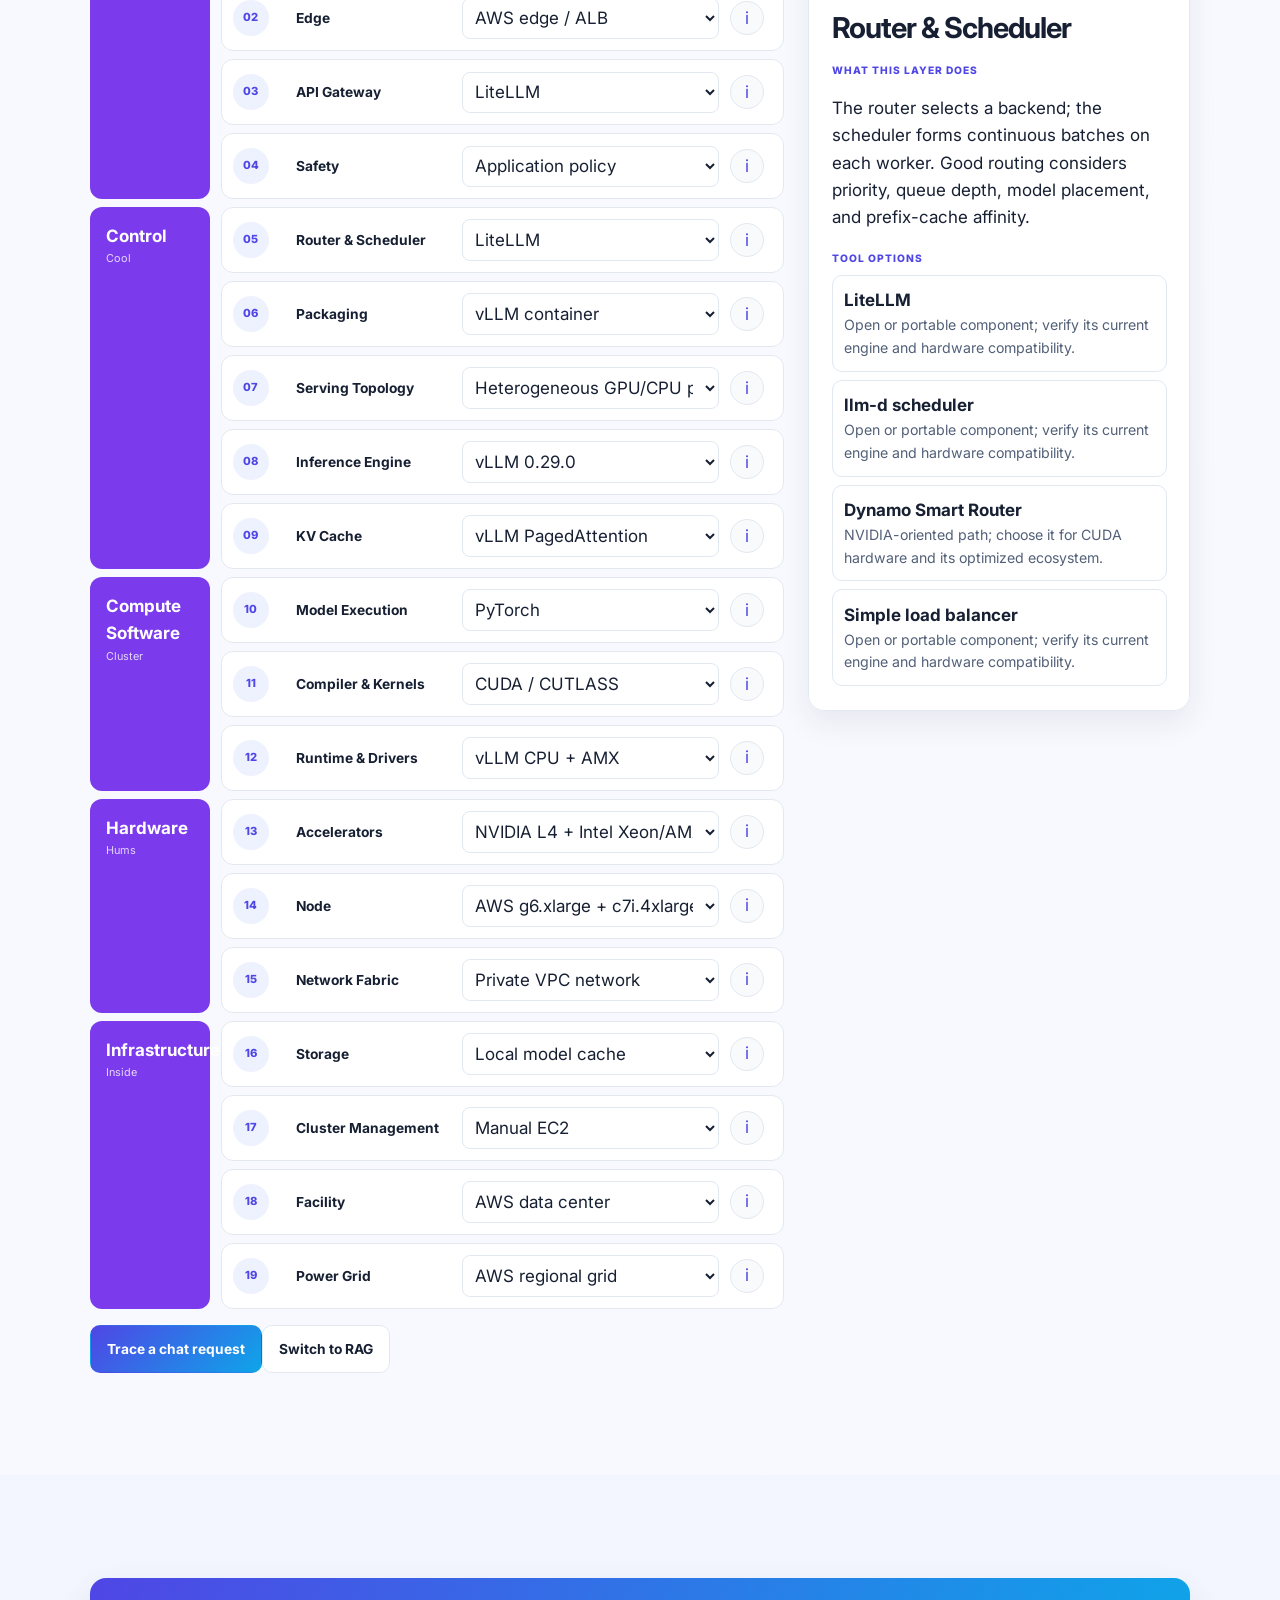
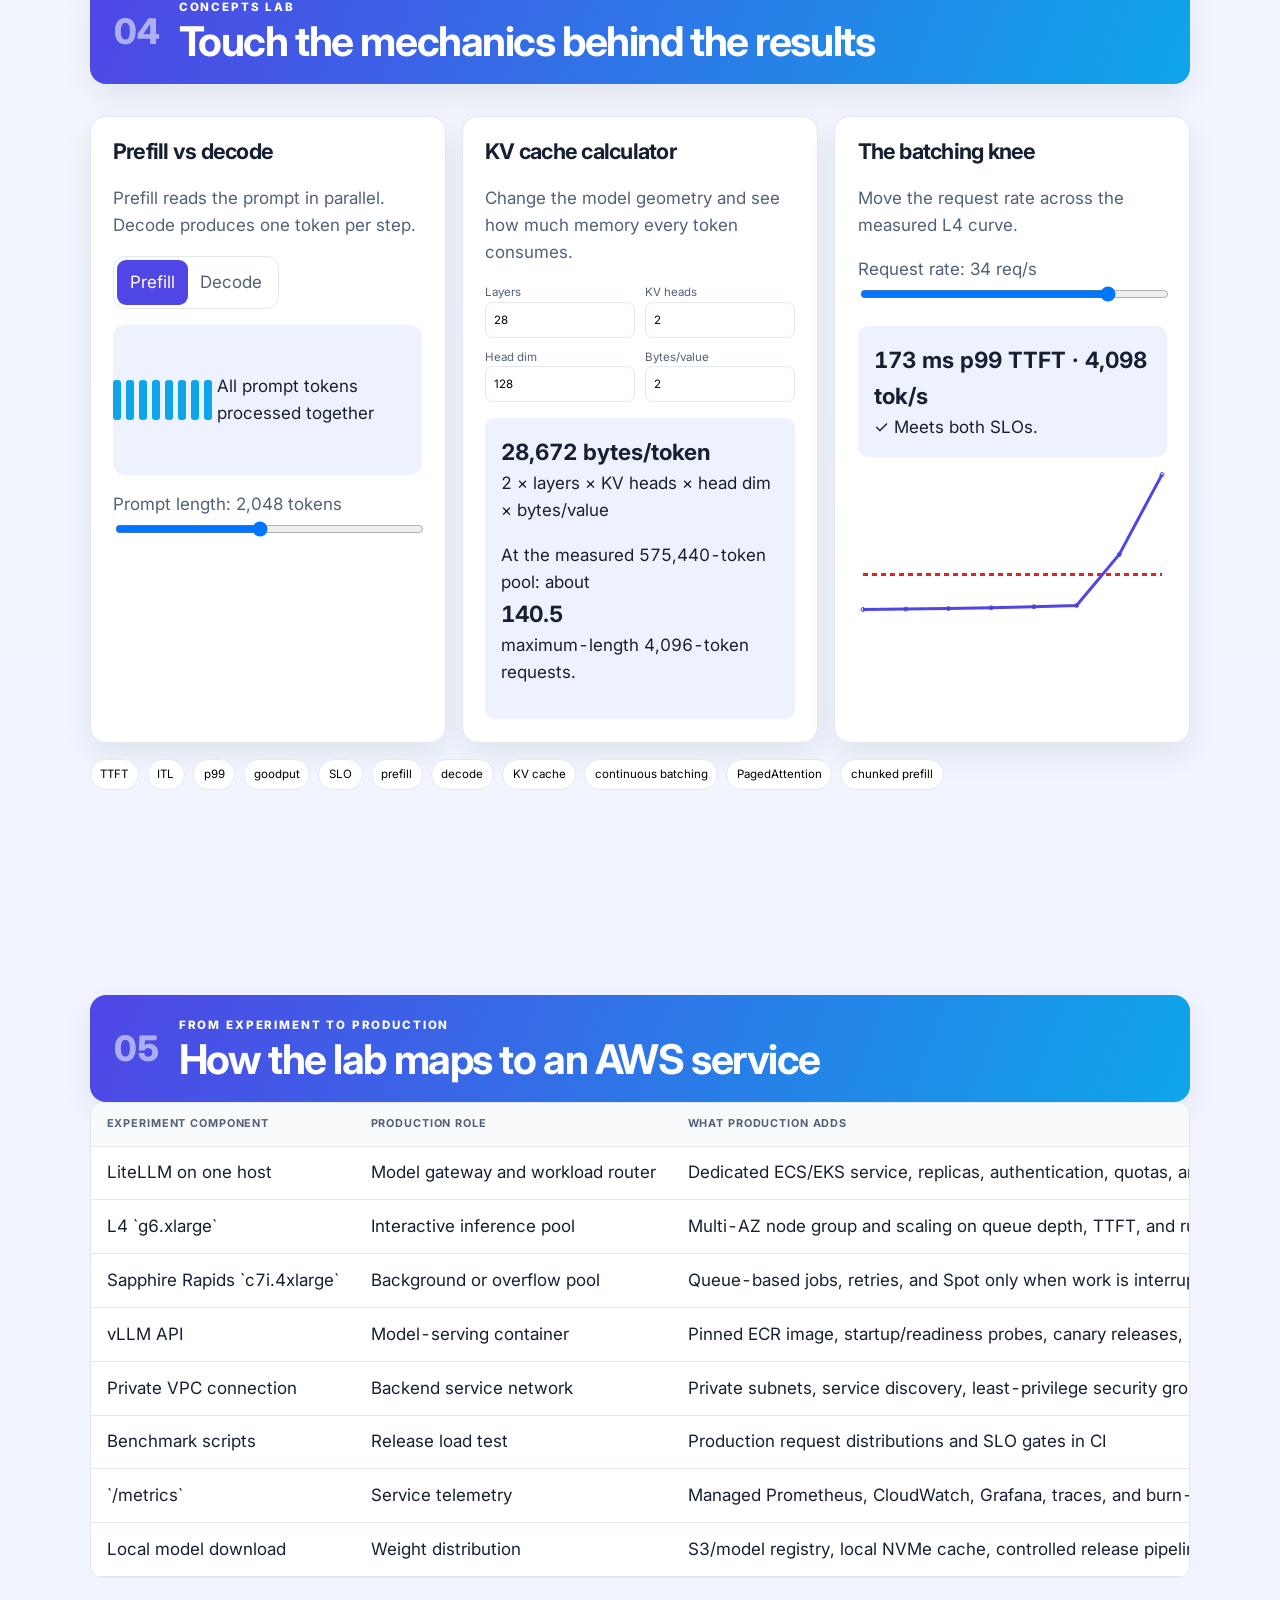
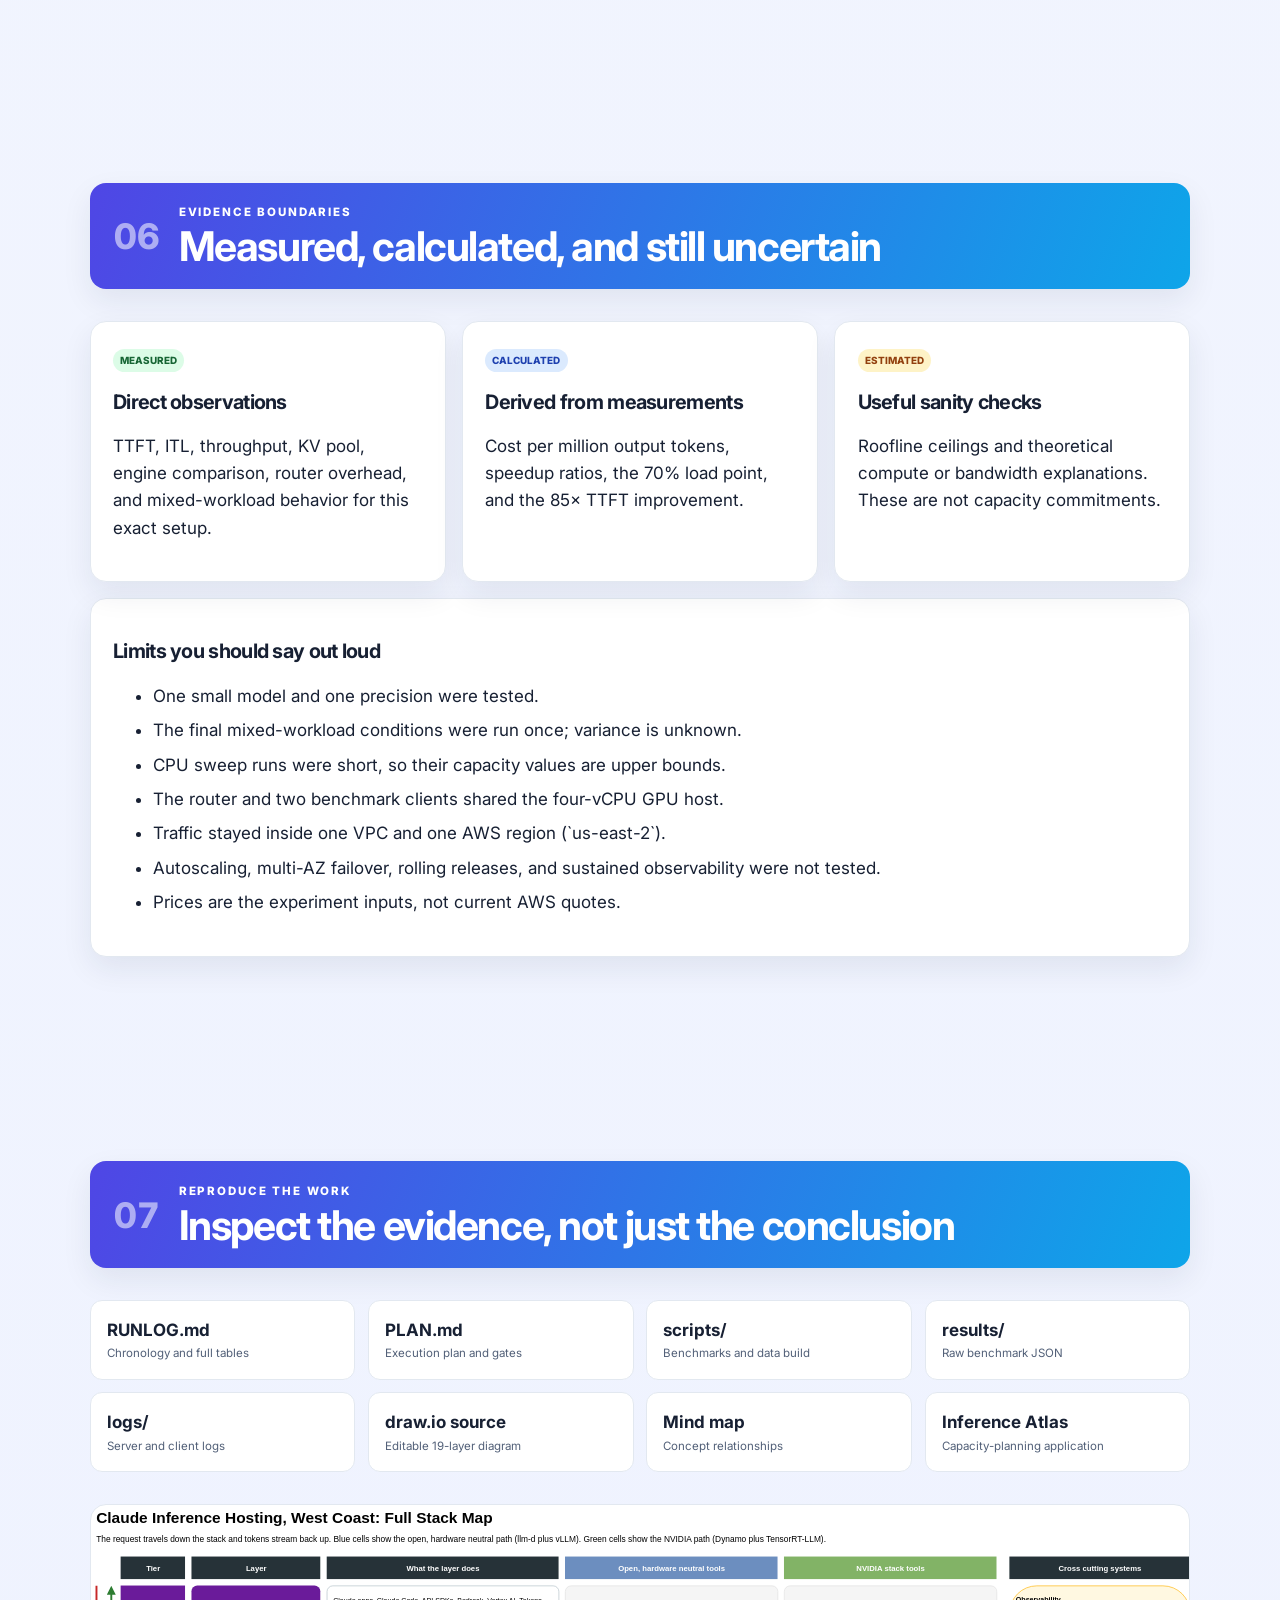
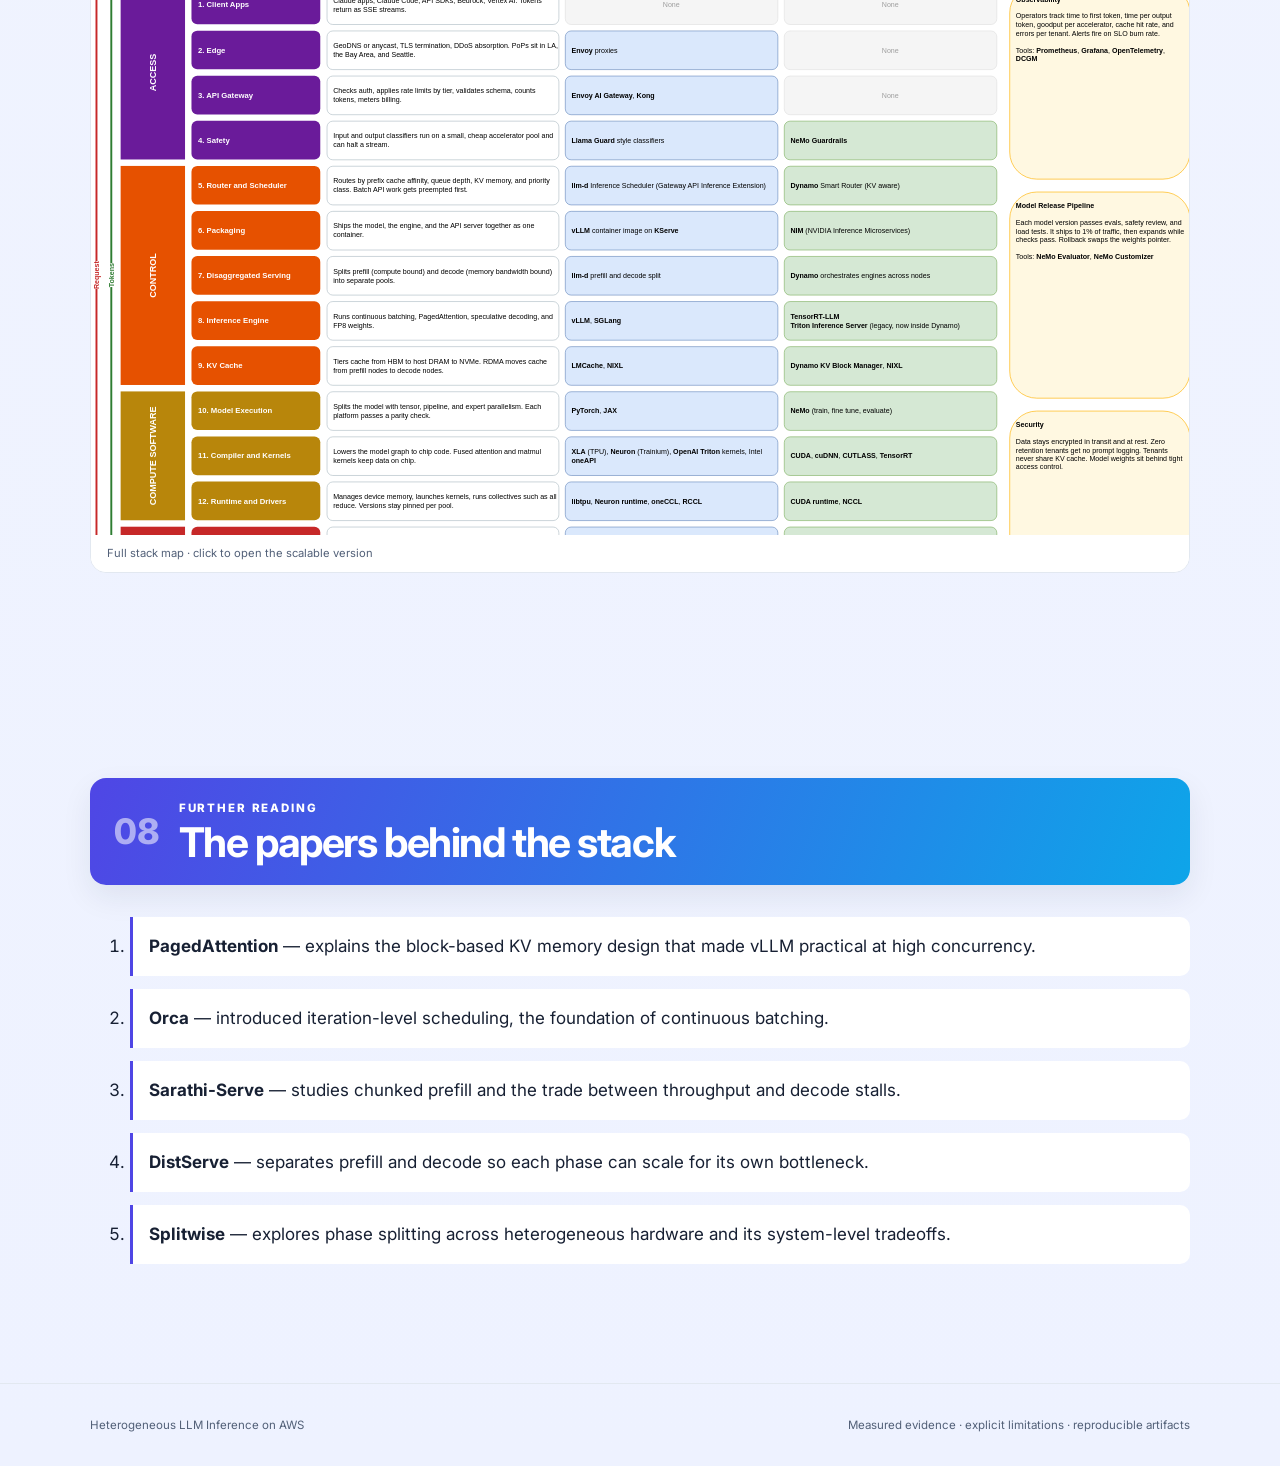
==== commit 2d1faca2: "Rebuild explainer page to the requirements spec: results pipeline, 19-layer selector, concepts lab W" ====
--- a/docs/index.html
+++ b/docs/index.html
@@ -3,118 +3,112 @@
 <head>
   <meta charset="utf-8">
   <meta name="viewport" content="width=device-width,initial-scale=1">
-  <meta name="description" content="How a heterogeneous AWS LLM inference experiment used an NVIDIA GPU and Intel CPU to protect interactive chat from background RAG traffic.">
-  <title>Heterogeneous LLM Inference on AWS — Experiment & Stack</title>
+  <meta name="description" content="A measured AWS experiment and interactive guide to the complete LLM inference stack, from API request to power grid.">
+  <meta name="theme-color" content="#4f46e5">
+  <title>Heterogeneous LLM Inference on AWS</title>
+  <link rel="preconnect" href="https://fonts.googleapis.com">
+  <link rel="preconnect" href="https://fonts.gstatic.com" crossorigin>
+  <link href="https://fonts.googleapis.com/css2?family=Inter:wght@400;500;600;700;800&display=swap" rel="stylesheet">
   <link rel="stylesheet" href="styles.css">
 </head>
 <body>
-  <a class="skip" href="#main">Skip to content</a>
-  <header class="topbar">
-    <a class="brand" href="#top" aria-label="Heterogeneous inference experiment home"><span class="brand-mark">HI</span><span>Heterogeneous Inference</span></a>
-    <nav aria-label="Primary"><a href="#experiment">Experiment</a><a href="#result">Results</a><a href="#architecture">Architecture</a><a href="#builder">Build a stack</a></nav>
-    <button class="theme" id="themeToggle" type="button" aria-label="Toggle color theme">◐</button>
+  <a class="skip" href="#main">Skip to main content</a>
+  <header class="site-nav">
+    <a class="wordmark" href="#top"><span>HI</span><strong>Heterogeneous Inference</strong></a>
+    <nav aria-label="Page sections"><a href="#system">System</a><a href="#experiments">Experiments</a><a href="#selector">Stack selector</a><a href="#concepts">Concepts</a></nav>
+    <button id="themeToggle" class="theme-toggle" type="button" aria-label="Switch color theme" aria-pressed="false">◐</button>
   </header>
 
   <main id="main">
     <section class="hero" id="top">
-      <div class="eyebrow">A measured AWS inference experiment</div>
-      <h1>Protect chat.<br><span>Offload the batch.</span></h1>
-      <p class="lede">We served the same Qwen model on an NVIDIA L4 GPU and an Intel CPU, routed interactive chat and background RAG separately, and measured whether workload isolation protects user latency.</p>
-      <div class="hero-actions"><a class="button primary" href="#experiment">See what we built</a><a class="button secondary" href="#result">Jump to the result</a></div>
-      <div class="hero-note"><span class="pulse"></span><strong>Final result</strong> CPU offload changed chat p99 time-to-first-token from 24.7 seconds to 289 milliseconds.</div>
-      <div class="signal" aria-hidden="true"><span>REQUEST</span><i></i><i></i><i></i><i></i><i></i><span>TOKENS</span></div>
+      <div class="hero-copy">
+        <p class="eyebrow">AWS experiment · Qwen2.5 1.5B · vLLM</p>
+        <h1>Long RAG prompts made chat users wait. <span>A separate CPU pool fixed it.</span></h1>
+        <p class="hero-lede">We served the same model on an NVIDIA L4 and an Intel Sapphire Rapids CPU, then measured what happened when interactive chat and background RAG shared—or stopped sharing—the GPU.</p>
+        <div class="hero-actions"><a class="btn primary" href="#system">See the system</a><a class="btn ghost" href="#selector">Build a stack</a></div>
+      </div>
+      <aside class="hero-stat" aria-label="Main experiment result">
+        <span>CHAT p99 TIME TO FIRST TOKEN</span>
+        <div><s id="heroBefore">Loading…</s><b>→</b><strong id="heroAfter">Loading…</strong></div>
+        <p><strong id="heroImprovement">Loading result…</strong> when background RAG moved from the shared GPU to the CPU pool.</p>
+      </aside>
     </section>
 
-    <section class="section experiment" id="experiment">
-      <div class="section-head"><div><div class="kicker">01 · What we built</div><h2>One API. Two compute pools. Two jobs.</h2></div><p>A small, production-shaped service in AWS `us-east-2`, built to test whether interactive and background inference should share hardware.</p></div>
-      <div class="experiment-grid">
-        <article><span>MODEL</span><h3>Qwen2.5 1.5B</h3><p>The same BF16 model and vLLM 0.29.0 runtime ran on both nodes, so the hardware and workload placement were the changing variables.</p></article>
-        <article><span>FAST POOL</span><h3>NVIDIA L4</h3><p>An AWS `g6.xlarge` served 256-token chat prompts where first-token delay and smooth streaming matter.</p></article>
-        <article><span>BATCH POOL</span><h3>Intel Sapphire Rapids</h3><p>An AWS `c7i.4xlarge` served 2,048-token RAG prompts where completion matters more than interactive latency.</p></article>
+    <section class="scoreboard" aria-label="Experiment highlights"><div id="scoreboard" class="score-grid"></div></section>
+
+    <section class="section" id="system">
+      <header class="section-header"><span>01</span><div><p>THE SYSTEM WE BUILT</p><h2>One API, two compute pools, two jobs</h2></div></header>
+      <div class="section-intro"><p>This was a small production-shaped service in AWS `us-east-2`. Every box is interactive: open it to see its role and the experiment evidence behind it.</p></div>
+      <div class="system-diagram" id="systemDiagram" aria-label="Interactive experiment architecture"></div>
+      <div id="systemDetail" class="system-detail" hidden></div>
+    </section>
+
+    <section class="section" id="experiments">
+      <header class="section-header"><span>02</span><div><p>EXPERIMENT RESULTS</p><h2>Seven questions, answered with measurements</h2></div></header>
+      <div class="section-intro"><p>The cards follow the order of the investigation. Every chart and table is rendered from <code>data/results.json</code>, which is generated from the raw benchmark JSON and run log.</p></div>
+      <div id="experimentCards" class="experiment-list"></div>
+    </section>
+
+    <section class="section selector-section" id="selector">
+      <header class="section-header"><span>03</span><div><p>FULL STACK INFERENCE SELECTOR</p><h2>Build from the API request to the power grid</h2></div></header>
+      <div class="selector-intro"><p>Choose a known path or assemble your own. The 19 layers follow the source architecture and the memory hook <strong>A Cool Cluster Hums Inside</strong>.</p><div class="mode-toggle" role="group" aria-label="Selector mode"><button class="active" data-mode="stack">Stack mode</button><button data-mode="workload">Workload mode</button></div></div>
+
+      <div id="stackMode">
+        <div id="presetBar" class="preset-bar" aria-label="Stack presets"></div>
+        <div id="compatSummary" class="compat-summary" role="status"></div>
+        <div class="selector-layout">
+          <div><div id="stackRows" class="stack-rows"></div><button id="traceButton" class="btn primary trace-button" type="button">Trace a chat request</button><button id="traceType" class="btn ghost" type="button">Switch to RAG</button></div>
+          <aside id="layerPanel" class="layer-panel" aria-live="polite"></aside>
+        </div>
       </div>
-      <div class="built-flow" aria-label="Experiment architecture">
-        <div class="built-node users"><small>CLIENT</small><strong>OpenAI-compatible request</strong></div><i>→</i>
-        <div class="built-node router"><small>ROUTER</small><strong>LiteLLM</strong><span>qwen-fast / qwen-batch</span></div><i>→</i>
-        <div class="built-split"><div class="built-node gpu"><small>INTERACTIVE</small><strong>L4 GPU + vLLM</strong><span>Chat</span></div><div class="built-node cpu"><small>BACKGROUND</small><strong>Intel CPU + vLLM</strong><span>RAG</span></div></div>
+
+      <div id="workloadMode" hidden>
+        <div class="workload-grid">
+          <form id="workloadForm" class="workload-form">
+            <fieldset><legend>Workload mix</legend><label>Chat <output id="chatOut">60%</output><input name="chat" type="range" min="0" max="100" value="60"></label><label>RAG <output id="ragOut">25%</output><input name="rag" type="range" min="0" max="100" value="25"></label><label>Batch <output id="batchOut">10%</output><input name="batch" type="range" min="0" max="100" value="10"></label><label>Agents <output id="agentOut">5%</output><input name="agent" type="range" min="0" max="100" value="5"></label></fieldset>
+            <fieldset><legend>Prompt length</legend><label class="radio"><input type="radio" name="prompt" value="short" checked> Short · about 256 tokens</label><label class="radio"><input type="radio" name="prompt" value="long"> Long · about 2,048 tokens</label></fieldset>
+            <fieldset><legend>Service targets</legend><label>p99 TTFT (ms)<input name="ttft" type="number" min="1" value="1000"></label><label>p99 ITL (ms)<input name="itl" type="number" min="1" value="100"></label><label>Traffic (requests/s)<input name="rate" type="number" min="0" step="1" value="24"></label></fieldset>
+          </form>
+          <div id="recommendation" class="recommendation" aria-live="polite"></div>
+        </div>
       </div>
     </section>
 
-    <section class="section results" id="result">
-      <div class="section-head"><div><div class="kicker">02 · Final output</div><h2>Isolation rescued the user experience.</h2></div><p>Interactive chat ran at 24 requests/s. Background RAG ran at 0.75 requests/s. Only the background route changed.</p></div>
-      <div class="result-cards">
-        <article><span>CHAT ALONE</span><strong>91<small> ms</small></strong><p>p99 time to first token with no background work.</p></article>
-        <article class="bad"><span>RAG SHARES GPU</span><strong>24.7<small> s</small></strong><p>Long prefills pushed chat beyond capacity and created a large queue.</p></article>
-        <article class="good"><span>RAG MOVES TO CPU</span><strong>289<small> ms</small></strong><p>Chat throughput returned close to baseline: 2,942 vs 2,971 output tok/s.</p></article>
+    <section class="section" id="concepts">
+      <header class="section-header"><span>04</span><div><p>CONCEPTS LAB</p><h2>Touch the mechanics behind the results</h2></div></header>
+      <div class="concept-grid">
+        <article class="lab-card"><h3>Prefill vs decode</h3><p>Prefill reads the prompt in parallel. Decode produces one token per step.</p><div class="phase-tabs"><button class="active" data-phase="prefill">Prefill</button><button data-phase="decode">Decode</button></div><div id="phaseViz" class="phase-viz"></div><label>Prompt length: <output id="promptOut">2,048</output> tokens<input id="promptSlider" type="range" min="256" max="4096" step="256" value="2048"></label></article>
+        <article class="lab-card"><h3>KV cache calculator</h3><p>Change the model geometry and see how much memory every token consumes.</p><div class="kv-form"><label>Layers<input id="kvLayers" type="number" value="28" min="1"></label><label>KV heads<input id="kvHeads" type="number" value="2" min="1"></label><label>Head dim<input id="kvDim" type="number" value="128" min="1"></label><label>Bytes/value<input id="kvBytes" type="number" value="2" min="0.5" step="0.5"></label></div><div id="kvResult" class="lab-result"></div></article>
+        <article class="lab-card"><h3>The batching knee</h3><p>Move the request rate across the measured L4 curve.</p><label>Request rate: <output id="kneeOut">34</output> req/s<input id="kneeSlider" type="range" min="16" max="38" step="2" value="34"></label><div id="kneeResult" class="lab-result"></div><div class="mini-chart"><canvas id="kneeChart"></canvas></div></article>
       </div>
-      <div class="result-takeaway"><strong>What this means</strong><p>The CPU was not the faster inference device. It was valuable as an isolation tier: background jobs finished a little later so interactive users did not wait tens of seconds.</p></div>
-      <div class="result-table-wrap"><table><thead><tr><th>Condition</th><th>Chat p99 TTFT</th><th>Chat p99 ITL</th><th>Chat output</th></tr></thead><tbody><tr><td>Chat alone</td><td>91 ms</td><td>30.2 ms</td><td>2,971 tok/s</td></tr><tr><td>Background RAG on GPU</td><td>24,702 ms</td><td>203.7 ms</td><td>2,009 tok/s</td></tr><tr><td>Background RAG on CPU</td><td>289 ms</td><td>112.0 ms</td><td>2,942 tok/s</td></tr></tbody></table></div>
-      <p class="caveat">Measured once per final condition. The router and benchmark clients shared the four-vCPU GPU host, so the exact improvement needs repeated trials on a cleaner topology.</p>
+      <div id="glossary" class="glossary"></div>
     </section>
 
-    <section class="section architecture" id="architecture">
-      <div class="section-head"><div><div class="kicker">03 · Full stack map</div><h2>The diagram is the experience.</h2></div><p>Zoom into the rendered architecture. It connects the small AWS experiment to the complete path from clients and gateways through scheduling, engines, runtimes, hardware, cluster operations, and facilities.</p></div>
-      <figure class="architecture-figure"><a href="assets/claude-inference-stack.svg" target="_blank"><img src="assets/claude-inference-stack.svg" alt="Nineteen-layer full inference stack map comparing an open hardware-neutral path with an NVIDIA path"></a><figcaption><span>Click to open the scalable diagram.</span><a href="assets/claude-inference-stack.drawio">Edit the draw.io source ↗</a></figcaption></figure>
+    <section class="section" id="production">
+      <header class="section-header"><span>05</span><div><p>FROM EXPERIMENT TO PRODUCTION</p><h2>How the lab maps to an AWS service</h2></div></header>
+      <div class="table-wrap"><table><thead><tr><th>Experiment component</th><th>Production role</th><th>What production adds</th></tr></thead><tbody><tr><td>LiteLLM on one host</td><td>Model gateway and workload router</td><td>Dedicated ECS/EKS service, replicas, authentication, quotas, and health routing</td></tr><tr><td>L4 `g6.xlarge`</td><td>Interactive inference pool</td><td>Multi-AZ node group and scaling on queue depth, TTFT, and running requests</td></tr><tr><td>Sapphire Rapids `c7i.4xlarge`</td><td>Background or overflow pool</td><td>Queue-based jobs, retries, and Spot only when work is interruptible</td></tr><tr><td>vLLM API</td><td>Model-serving container</td><td>Pinned ECR image, startup/readiness probes, canary releases, rollback</td></tr><tr><td>Private VPC connection</td><td>Backend service network</td><td>Private subnets, service discovery, least-privilege security groups</td></tr><tr><td>Benchmark scripts</td><td>Release load test</td><td>Production request distributions and SLO gates in CI</td></tr><tr><td>`/metrics`</td><td>Service telemetry</td><td>Managed Prometheus, CloudWatch, Grafana, traces, and burn-rate alerts</td></tr><tr><td>Local model download</td><td>Weight distribution</td><td>S3/model registry, local NVMe cache, controlled release pipeline</td></tr></tbody></table></div>
     </section>
 
-    <section class="section journey" id="journey">
-      <div class="section-head"><div><div class="kicker">04 · Request journey</div><h2>Down the stack. Back as tokens.</h2></div><p>Select a layer to see its responsibility and how it affects latency, throughput, or reliability.</p></div>
-      <div class="journey-layout">
-        <div class="flow" id="flow" role="list" aria-label="Inference request layers"></div>
-        <aside class="detail" id="layerDetail" aria-live="polite"></aside>
-      </div>
+    <section class="section" id="limitations">
+      <header class="section-header"><span>06</span><div><p>EVIDENCE BOUNDARIES</p><h2>Measured, calculated, and still uncertain</h2></div></header>
+      <div class="evidence-grid"><article><span class="badge measured">MEASURED</span><h3>Direct observations</h3><p>TTFT, ITL, throughput, KV pool, engine comparison, router overhead, and mixed-workload behavior for this exact setup.</p></article><article><span class="badge calculated">CALCULATED</span><h3>Derived from measurements</h3><p>Cost per million output tokens, speedup ratios, the 70% load point, and the 85× TTFT improvement.</p></article><article><span class="badge estimated">ESTIMATED</span><h3>Useful sanity checks</h3><p>Roofline ceilings and theoretical compute or bandwidth explanations. These are not capacity commitments.</p></article></div>
+      <div class="limitations"><h3>Limits you should say out loud</h3><ul><li>One small model and one precision were tested.</li><li>The final mixed-workload conditions were run once; variance is unknown.</li><li>CPU sweep runs were short, so their capacity values are upper bounds.</li><li>The router and two benchmark clients shared the four-vCPU GPU host.</li><li>Traffic stayed inside one VPC and one AWS region (`us-east-2`).</li><li>Autoscaling, multi-AZ failover, rolling releases, and sustained observability were not tested.</li><li>Prices are the experiment inputs, not current AWS quotes.</li></ul></div>
     </section>
 
-    <section class="section compare" id="compare">
-      <div class="section-head"><div><div class="kicker">05 · Vendor comparison</div><h2>Same job. Different machinery.</h2></div><p>This is a reference architecture, not a claim that one vendor product owns every layer. Edge, gateway, safety, Kubernetes, storage, and observability are usually assembled independently.</p></div>
-      <div class="vendor-tabs" role="tablist" aria-label="Select vendor">
-        <button class="vendor-tab active" data-vendor="all" role="tab" aria-selected="true">All stacks</button>
-        <button class="vendor-tab intel" data-vendor="intel" role="tab" aria-selected="false">Intel</button>
-        <button class="vendor-tab nvidia" data-vendor="nvidia" role="tab" aria-selected="false">NVIDIA</button>
-        <button class="vendor-tab amd" data-vendor="amd" role="tab" aria-selected="false">AMD</button>
-      </div>
-      <div class="stack-grid" id="stackGrid"></div>
-      <div class="legend"><span><i class="shared-dot"></i>Shared/open layer</span><span><i class="vendor-dot"></i>Vendor-tuned layer</span><span>Click any cell for an explanation</span></div>
+    <section class="section" id="reproduce">
+      <header class="section-header"><span>07</span><div><p>REPRODUCE THE WORK</p><h2>Inspect the evidence, not just the conclusion</h2></div></header>
+      <div class="resource-grid"><a href="https://github.com/abh2050/heterogeneous-llm-inference-on-aws/blob/main/RUNLOG.md"><strong>RUNLOG.md</strong><span>Chronology and full tables</span></a><a href="https://github.com/abh2050/heterogeneous-llm-inference-on-aws/blob/main/PLAN.md"><strong>PLAN.md</strong><span>Execution plan and gates</span></a><a href="https://github.com/abh2050/heterogeneous-llm-inference-on-aws/tree/main/scripts"><strong>scripts/</strong><span>Benchmarks and data build</span></a><a href="https://github.com/abh2050/heterogeneous-llm-inference-on-aws/tree/main/results"><strong>results/</strong><span>Raw benchmark JSON</span></a><a href="https://github.com/abh2050/heterogeneous-llm-inference-on-aws/tree/main/logs"><strong>logs/</strong><span>Server and client logs</span></a><a href="assets/claude-inference-stack.drawio"><strong>draw.io source</strong><span>Editable 19-layer diagram</span></a><a href="assets/notebooklm-mind-map.png"><strong>Mind map</strong><span>Concept relationships</span></a><a href="https://github.com/abh2050/heterogeneous-llm-inference-on-aws/tree/main/app"><strong>Inference Atlas</strong><span>Capacity-planning application</span></a></div>
+      <figure class="full-map"><a href="assets/claude-inference-stack.svg"><img src="assets/claude-inference-stack.svg" loading="lazy" alt="Full nineteen-layer inference stack map from client applications to the power grid"></a><figcaption>Full stack map · click to open the scalable version</figcaption></figure>
     </section>
 
-    <section class="section split" id="concepts">
-      <div class="concept-copy"><div class="kicker">06 · The engine room</div><h2>Why inference needs a stack.</h2><p>A model checkpoint is only frozen weights. Serving turns those weights into a reliable product: tokenize requests, schedule batches, allocate KV blocks, run fused kernels, stream output, and observe every tail-latency failure.</p>
-        <div class="phase-switch" role="group" aria-label="Inference phase"><button class="active" data-phase="prefill">Prefill</button><button data-phase="decode">Decode</button></div>
-        <div id="phaseCopy" class="phase-copy"></div>
-      </div>
-      <div class="memory-viz" aria-label="Animated model and KV cache visualization">
-        <div class="chip-label">MODEL EXECUTION</div><div class="chip"><div class="chip-grid"></div><span id="chipText">Parallel prompt processing</span></div>
-        <div class="cache"><span>KV CACHE</span><div id="cacheBlocks"></div></div>
-      </div>
-    </section>
-
-    <section class="section builder" id="builder">
-      <div class="section-head"><div><div class="kicker">07 · System designer</div><h2>Build the stack in order.</h2></div><p>Start with the service you need to deliver. The designer turns that intent into connected architecture decisions—from entrance to operations.</p></div>
-      <div class="builder-shell">
-        <div class="builder-progress"><div class="progress-meta"><span id="builderStep">Step 1 of 10</span><span id="builderPercent">10%</span></div><div class="progress-track"><i id="progressBar"></i></div><div class="step-dots" id="stepDots"></div></div>
-        <div class="builder-body">
-          <div class="builder-question" id="builderQuestion"></div>
-          <aside class="architecture-preview"><div class="preview-head"><span>Live architecture</span><strong id="architectureName">Untitled service</strong></div><div class="architecture-chain" id="architectureChain"></div></aside>
-        </div>
-        <div class="builder-nav"><button id="builderBack" class="button secondary" type="button">← Back</button><button id="builderNext" class="button primary" type="button" disabled>Continue →</button></div>
-      </div>
-    </section>
-
-    <section class="section source-material">
-      <div class="section-head"><div><div class="kicker">08 · Concept map</div><h2>Explore the learning map.</h2></div><p>The NotebookLM map connects fundamentals, metrics, optimization, serving infrastructure, cost, and alternative architectures.</p></div>
-      <div class="source-grid">
-        <a class="source-card mindmap" href="assets/notebooklm-mind-map.png" target="_blank"><div class="source-preview"></div><div><span>Concept map · PNG</span><h3>AI Inference Engineering</h3><p>Fundamentals, metrics, optimization, serving infrastructure, cost, and alternative architectures.</p></div></a>
-        <a class="source-card blueprint" href="assets/claude-inference-stack.svg" target="_blank"><div class="blueprint-lines" aria-hidden="true"></div><div><span>Rendered architecture · SVG</span><h3>Full Stack Map</h3><p>Nineteen visible layers across access, control, compute software, hardware, and infrastructure.</p></div></a>
-      </div>
-    </section>
-
-    <section class="section sources">
-      <div class="kicker">Primary references</div><h2>Read the implementation docs.</h2>
-      <div class="source-links"><a href="https://www.intel.com/content/www/us/en/developer/tools/ai-inference/overview.html">Intel AI for Enterprise Inference ↗</a><a href="https://docs.nvidia.com/dynamo/latest/knowledge-base/overview">NVIDIA Dynamo architecture ↗</a><a href="https://rocm.docs.amd.com/en/latest/how-to/rocm-for-ai/inference/deploy-your-model.html">AMD ROCm model deployment ↗</a><a href="https://docs.vllm.ai/">vLLM documentation ↗</a></div>
-      <p class="footnote">Products and compatibility evolve quickly. Verify current support matrices before choosing hardware or production topology. Vendor names and trademarks belong to their respective owners.</p>
+    <section class="section reading" id="reading">
+      <header class="section-header"><span>08</span><div><p>FURTHER READING</p><h2>The papers behind the stack</h2></div></header>
+      <ol><li><strong>PagedAttention</strong> — explains the block-based KV memory design that made vLLM practical at high concurrency.</li><li><strong>Orca</strong> — introduced iteration-level scheduling, the foundation of continuous batching.</li><li><strong>Sarathi-Serve</strong> — studies chunked prefill and the trade between throughput and decode stalls.</li><li><strong>DistServe</strong> — separates prefill and decode so each phase can scale for its own bottleneck.</li><li><strong>Splitwise</strong> — explores phase splitting across heterogeneous hardware and its system-level tradeoffs.</li></ol>
     </section>
   </main>
-  <footer><span>Heterogeneous LLM Inference on AWS</span><span>A measured experiment, full-stack map, and architecture builder.</span></footer>
-  <dialog id="cellDialog"><button class="dialog-close" aria-label="Close">×</button><div id="dialogContent"></div></dialog>
+
+  <footer><span>Heterogeneous LLM Inference on AWS</span><span>Measured evidence · explicit limitations · reproducible artifacts</span></footer>
+  <script src="vendor/chart.umd.min.js"></script>
   <script src="app.js"></script>
 </body>
 </html>
--- a/docs/styles.css
+++ b/docs/styles.css
@@ -1,9 +1,6 @@
-:root{--bg:#07100e;--surface:#0d1916;--surface2:#12231e;--ink:#f1f5ed;--muted:#9aac9f;--line:#284038;--accent:#d8ff4f;--cyan:#67e8d2;--intel:#72a8ff;--nvidia:#9ce65c;--amd:#ff6b5f;--shadow:0 22px 70px #0008;color-scheme:dark}*{box-sizing:border-box}html{scroll-behavior:smooth}body{margin:0;background:var(--bg);color:var(--ink);font-family:Inter,ui-sans-serif,system-ui,-apple-system,BlinkMacSystemFont,"Segoe UI",sans-serif;line-height:1.55}.skip{position:fixed;top:-60px;left:1rem;z-index:99;background:var(--accent);color:#07100e;padding:.7rem 1rem}.skip:focus{top:1rem}a{color:inherit}.topbar{height:72px;position:sticky;top:0;z-index:20;display:flex;align-items:center;padding:0 clamp(1.25rem,4vw,4.5rem);border-bottom:1px solid var(--line);background:#07100edb;backdrop-filter:blur(18px)}.brand{display:flex;align-items:center;gap:.75rem;text-decoration:none;font-weight:750;letter-spacing:-.02em}.brand-mark{display:grid;place-items:center;width:34px;height:34px;border-radius:50%;background:var(--accent);color:#07100e;font-size:.75rem}.topbar nav{margin-left:auto;display:flex;gap:2rem}.topbar nav a{color:var(--muted);font-size:.87rem;text-decoration:none}.topbar nav a:hover{color:var(--ink)}.theme{margin-left:2rem;background:none;color:var(--ink);border:1px solid var(--line);border-radius:50%;width:36px;height:36px;cursor:pointer}.hero{min-height:calc(100vh - 72px);padding:clamp(5rem,11vh,8rem) clamp(1.25rem,8vw,9rem) 4rem;position:relative;overflow:hidden;background:radial-gradient(circle at 78% 22%,#244236 0,transparent 28%),linear-gradient(125deg,#07100e 50%,#0a1915)}.hero:after{content:"";position:absolute;width:560px;height:560px;border:1px solid #3d584c;border-radius:50%;right:-190px;top:80px;box-shadow:0 0 0 70px #0b18145c,0 0 0 140px #0b18152f}.eyebrow,.kicker{text-transform:uppercase;letter-spacing:.19em;font-size:.72rem;font-weight:800;color:var(--accent)}h1,h2,h3,p{margin-top:0}.hero h1{font-size:clamp(4rem,10vw,9rem);line-height:.82;letter-spacing:-.075em;margin:2rem 0 2.5rem;max-width:1050px}.hero h1 span{color:transparent;-webkit-text-stroke:1.5px var(--accent)}.lede{max-width:720px;font-size:clamp(1.05rem,1.6vw,1.35rem);color:#c1cec4}.hero-actions{display:flex;gap:.8rem;margin:2.5rem 0}.button{display:inline-flex;text-decoration:none;padding:.85rem 1.1rem;border-radius:4px;font-weight:750;font-size:.9rem}.primary{background:var(--accent);color:#07100e}.secondary{border:1px solid var(--line)}.hero-note{position:absolute;right:8vw;bottom:3rem;max-width:340px;color:var(--muted);font-size:.84rem}.hero-note strong{color:var(--ink);margin-right:.3rem}.pulse{width:8px;height:8px;background:var(--accent);display:inline-block;border-radius:50%;margin-right:.6rem;box-shadow:0 0 0 6px #d8ff4f20}.signal{position:absolute;right:10%;top:32%;display:flex;align-items:center;gap:8px;color:var(--muted);font-size:.6rem;letter-spacing:.18em;transform:rotate(90deg);transform-origin:right}.signal i{width:5px;height:5px;border-radius:50%;background:var(--accent);animation:signal 1.5s infinite}.signal i:nth-of-type(2){animation-delay:.2s}.signal i:nth-of-type(3){animation-delay:.4s}.signal i:nth-of-type(4){animation-delay:.6s}.signal i:nth-of-type(5){animation-delay:.8s}@keyframes signal{50%{transform:scale(2);opacity:.3}}.section{padding:clamp(5rem,9vw,9rem) clamp(1.25rem,7vw,8rem);border-top:1px solid var(--line)}.section-head{display:grid;grid-template-columns:1.25fr .75fr;gap:3rem;align-items:end;margin-bottom:4rem}.section-head h2,.sources h2,.concept-copy h2{font-size:clamp(2.6rem,5vw,5.2rem);line-height:.94;letter-spacing:-.055em;margin:.8rem 0 0}.section-head p{color:var(--muted);max-width:520px;margin:0}.journey{background:#091411}.journey-layout{display:grid;grid-template-columns:minmax(360px,1.1fr) minmax(300px,.9fr);gap:4rem;align-items:start}.flow{position:relative}.flow:before{content:"";position:absolute;left:30px;top:30px;bottom:30px;width:1px;background:linear-gradient(var(--accent),var(--cyan))}.flow-item{position:relative;display:grid;grid-template-columns:62px 1fr auto;gap:1.25rem;align-items:center;width:100%;padding:1.15rem .8rem;border:0;border-bottom:1px solid var(--line);background:transparent;color:var(--ink);text-align:left;cursor:pointer}.flow-item:hover,.flow-item.active{background:#13231e}.flow-num{position:relative;z-index:1;width:34px;height:34px;border:1px solid var(--line);background:var(--bg);display:grid;place-items:center;border-radius:50%;font-size:.7rem;color:var(--accent)}.flow-item.active .flow-num{background:var(--accent);color:#07100e}.flow-name{font-size:1.1rem;font-weight:700}.flow-tier{color:var(--muted);font-size:.68rem;text-transform:uppercase;letter-spacing:.12em}.flow-arrow{color:var(--muted)}.detail{position:sticky;top:110px;padding:2.2rem;border:1px solid var(--line);background:var(--surface);min-height:340px;box-shadow:var(--shadow)}.detail-index{color:var(--accent);font-family:ui-monospace,monospace}.detail h3{font-size:2.1rem;letter-spacing:-.04em;margin:1rem 0}.detail p{color:var(--muted)}.impact{margin-top:2rem;padding-top:1.3rem;border-top:1px solid var(--line)}.impact span{font-size:.65rem;text-transform:uppercase;letter-spacing:.16em;color:var(--accent)}.compare{background:#0b1714}.vendor-tabs{display:flex;gap:.6rem;margin-bottom:1.5rem;overflow:auto}.vendor-tab{white-space:nowrap;border:1px solid var(--line);background:transparent;color:var(--muted);padding:.75rem 1rem;cursor:pointer;border-radius:100px}.vendor-tab.active{background:var(--ink);color:var(--bg)}.stack-grid{display:grid;grid-template-columns:180px repeat(3,minmax(190px,1fr));border-top:1px solid var(--line);border-left:1px solid var(--line);overflow:auto}.stack-cell{min-height:110px;padding:1.2rem;border-right:1px solid var(--line);border-bottom:1px solid var(--line);background:var(--surface);text-align:left;color:var(--ink)}button.stack-cell{cursor:pointer}.stack-cell:hover{filter:brightness(1.16)}.stack-cell.header{min-height:auto;text-transform:uppercase;letter-spacing:.14em;font-size:.7rem;font-weight:800;background:#111d19}.stack-cell.layer{font-size:.75rem;color:var(--muted);background:#09120f}.stack-cell strong{display:block;font-size:1.02rem;margin-bottom:.35rem}.stack-cell small{color:var(--muted);line-height:1.35;display:block}.stack-cell[data-vendor="intel"]{box-shadow:inset 3px 0 var(--intel)}.stack-cell[data-vendor="nvidia"]{box-shadow:inset 3px 0 var(--nvidia)}.stack-cell[data-vendor="amd"]{box-shadow:inset 3px 0 var(--amd)}.stack-grid.filtered{grid-template-columns:180px minmax(280px,1fr)}.stack-grid.filtered .stack-cell.hidden{display:none}.legend{display:flex;gap:1.5rem;flex-wrap:wrap;color:var(--muted);font-size:.76rem;margin-top:1rem}.legend i{display:inline-block;width:8px;height:8px;border-radius:50%;margin-right:.4rem}.shared-dot{background:var(--muted)}.vendor-dot{background:linear-gradient(90deg,var(--intel) 33%,var(--nvidia) 33% 66%,var(--amd) 66%)}.split{display:grid;grid-template-columns:1fr 1fr;min-height:760px;gap:7vw;align-items:center;background:#07100e}.concept-copy>p{color:var(--muted);font-size:1.08rem;max-width:600px}.phase-switch{display:inline-flex;border:1px solid var(--line);margin:1.5rem 0}.phase-switch button{padding:.7rem 1.2rem;border:0;background:transparent;color:var(--muted);cursor:pointer}.phase-switch button.active{background:var(--accent);color:#07100e}.phase-copy{border-left:2px solid var(--accent);padding-left:1.2rem;color:var(--muted)}.phase-copy strong{display:block;color:var(--ink);font-size:1.15rem;margin-bottom:.4rem}.memory-viz{display:grid;place-items:center;position:relative;min-height:480px;border:1px solid var(--line);background:radial-gradient(circle,#18332a,transparent 60%)}.chip-label{font-size:.62rem;letter-spacing:.2em;color:var(--muted);margin-bottom:-4rem}.chip{width:230px;height:230px;border:1px solid var(--accent);position:relative;display:grid;place-items:center;box-shadow:0 0 45px #d8ff4f14}.chip-grid{position:absolute;inset:16px;background:repeating-linear-gradient(90deg,#243d34 0 1px,transparent 1px 24px),repeating-linear-gradient(#243d34 0 1px,transparent 1px 24px)}.chip span{z-index:1;background:#07100edb;padding:.4rem .6rem;font-size:.72rem}.cache{position:absolute;right:5%;bottom:8%;width:130px}.cache>span{font-size:.58rem;letter-spacing:.15em;color:var(--muted)}#cacheBlocks{display:grid;grid-template-columns:repeat(6,1fr);gap:3px;margin-top:.5rem}#cacheBlocks i{height:14px;border:1px solid #3e5a4f;background:#172821}#cacheBlocks i.hot{background:var(--cyan);border-color:var(--cyan)}.source-material{background:#0a1512}.source-grid{display:grid;grid-template-columns:1.4fr .8fr;gap:1.2rem}.source-card{min-height:380px;position:relative;overflow:hidden;border:1px solid var(--line);background:var(--surface);text-decoration:none;display:flex;flex-direction:column;justify-content:flex-end;padding:2rem;transition:.25s}.source-card:hover{transform:translateY(-5px);border-color:var(--accent)}.source-card>div:last-child{position:relative;z-index:2;background:linear-gradient(transparent,#0d1916 18%);padding-top:3rem}.source-card span{color:var(--accent);font-size:.68rem;text-transform:uppercase;letter-spacing:.14em}.source-card h3{font-size:2rem;margin:.5rem 0}.source-card p{color:var(--muted);max-width:580px}.source-preview{position:absolute;inset:0;background:linear-gradient(0deg,#0d1916 8%,transparent 65%),url('assets/notebooklm-mind-map.png') 12% 7%/145% auto no-repeat;opacity:.72}.blueprint-lines{position:absolute;inset:0;background:linear-gradient(#0d1916 5%,transparent 25% 70%,#0d1916),repeating-linear-gradient(0deg,transparent 0 31px,#315347 32px),repeating-linear-gradient(90deg,transparent 0 31px,#315347 32px);opacity:.6}.sources{text-align:center}.source-links{display:flex;justify-content:center;flex-wrap:wrap;gap:.7rem;margin:3rem auto}.source-links a{padding:.8rem 1rem;border:1px solid var(--line);text-decoration:none;font-size:.82rem}.source-links a:hover{border-color:var(--accent)}.footnote{max-width:760px;margin:auto;color:var(--muted);font-size:.78rem}footer{display:flex;justify-content:space-between;gap:1rem;padding:2rem 7vw;border-top:1px solid var(--line);color:var(--muted);font-size:.75rem}dialog{max-width:580px;width:calc(100% - 2rem);background:var(--surface);color:var(--ink);border:1px solid var(--line);padding:2rem;box-shadow:var(--shadow)}dialog::backdrop{background:#000a;backdrop-filter:blur(5px)}.dialog-close{float:right;border:0;background:none;color:var(--muted);font-size:2rem;cursor:pointer}.dialog-vendor{text-transform:uppercase;letter-spacing:.16em;font-size:.68rem;color:var(--accent)}#dialogContent h3{font-size:2rem;margin:.6rem 0}#dialogContent p{color:var(--muted)}body.light{--bg:#edf1e8;--surface:#fff;--surface2:#e4eadf;--ink:#102019;--muted:#5e6f65;--line:#c8d2c9;--shadow:0 22px 70px #2342;color-scheme:light}body.light .topbar{background:#edf1e8df}body.light .hero{background:radial-gradient(circle at 78% 22%,#d2dfd1,transparent 28%),linear-gradient(125deg,#edf1e8 50%,#e1eae1)}body.light .source-card>div:last-child{background:linear-gradient(transparent,#fff 18%)}
-@media(max-width:900px){.topbar nav{display:none}.theme{margin-left:auto}.hero-note,.signal{display:none}.section-head,.journey-layout,.split,.source-grid{grid-template-columns:1fr}.detail{position:relative;top:0}.stack-grid{grid-template-columns:130px repeat(3,240px)}.split{gap:3rem}.memory-viz{min-height:430px}}@media(max-width:560px){.hero h1{font-size:3.7rem}.hero-actions{flex-direction:column;align-items:flex-start}.section{padding-left:1.1rem;padding-right:1.1rem}.journey-layout{gap:1rem}.flow-item{grid-template-columns:46px 1fr}.flow-tier{display:none}.section-head{gap:1.2rem;margin-bottom:2.5rem}.section-head h2,.sources h2,.concept-copy h2{font-size:2.6rem}footer{flex-direction:column}}
-@media(prefers-reduced-motion:reduce){*{scroll-behavior:auto!important;animation:none!important;transition:none!important}}
-
-.builder{background:#0a1512}.builder-shell{border:1px solid var(--line);background:var(--surface);box-shadow:var(--shadow)}.builder-progress{padding:1.4rem 1.8rem;border-bottom:1px solid var(--line)}.progress-meta{display:flex;justify-content:space-between;color:var(--muted);font-size:.68rem;text-transform:uppercase;letter-spacing:.14em}.progress-track{height:3px;background:var(--line);margin:.8rem 0 1rem}.progress-track i{display:block;height:100%;width:10%;background:var(--accent);transition:width .25s}.step-dots{display:grid;grid-template-columns:repeat(10,1fr);gap:.35rem}.step-dot{height:4px;background:var(--line)}.step-dot.complete,.step-dot.active{background:var(--accent)}.builder-body{display:grid;grid-template-columns:1.15fr .85fr;min-height:540px}.builder-question{padding:clamp(2rem,5vw,4.5rem);border-right:1px solid var(--line)}.builder-question .step-label{color:var(--accent);text-transform:uppercase;letter-spacing:.15em;font-size:.68rem}.builder-question h3{font-size:clamp(2.2rem,4vw,4rem);line-height:1;letter-spacing:-.05em;margin:1rem 0}.builder-question>p{color:var(--muted);max-width:620px}.option-grid{display:grid;grid-template-columns:repeat(2,minmax(0,1fr));gap:.7rem;margin-top:2rem}.builder-option{padding:1.2rem;border:1px solid var(--line);background:transparent;color:var(--ink);text-align:left;cursor:pointer;min-height:125px}.builder-option:hover,.builder-option.selected{border-color:var(--accent);background:#15251f}.builder-option.selected{box-shadow:inset 3px 0 var(--accent)}.builder-option strong{display:block;font-size:1rem;margin-bottom:.35rem}.builder-option small{display:block;color:var(--muted);line-height:1.35}.recommended{display:inline-block;color:#07100e;background:var(--accent);padding:.15rem .35rem;font-size:.55rem;text-transform:uppercase;letter-spacing:.1em;margin-bottom:.5rem}.architecture-preview{padding:2rem;background:#08110f}.preview-head{display:flex;justify-content:space-between;gap:1rem;padding-bottom:1.2rem;border-bottom:1px solid var(--line)}.preview-head span{color:var(--muted);font-size:.65rem;text-transform:uppercase;letter-spacing:.14em}.architecture-chain{padding-top:1.2rem}.chain-item{display:grid;grid-template-columns:32px 1fr;gap:.8rem;position:relative;padding-bottom:1rem}.chain-item:not(:last-child):before{content:"";position:absolute;left:15px;top:30px;bottom:-2px;width:1px;background:var(--line)}.chain-node{z-index:1;width:30px;height:30px;border-radius:50%;display:grid;place-items:center;border:1px solid var(--line);background:#08110f;color:var(--muted);font-size:.62rem}.chain-item.chosen .chain-node{border-color:var(--accent);color:#07100e;background:var(--accent)}.chain-copy span{display:block;color:var(--muted);font-size:.58rem;text-transform:uppercase;letter-spacing:.12em}.chain-copy strong{font-size:.82rem}.builder-nav{display:flex;justify-content:space-between;padding:1.2rem 1.8rem;border-top:1px solid var(--line)}.builder-nav button:disabled{opacity:.35;cursor:not-allowed}.builder-result h3{font-size:3rem}.result-summary{display:grid;gap:.55rem;margin-top:1.5rem}.result-row{display:grid;grid-template-columns:140px 1fr;gap:1rem;padding:.65rem 0;border-bottom:1px solid var(--line)}.result-row span{color:var(--muted);font-size:.7rem;text-transform:uppercase;letter-spacing:.1em}.result-actions{display:flex;flex-wrap:wrap;gap:.6rem;margin-top:2rem}
-@media(max-width:900px){.builder-body{grid-template-columns:1fr}.builder-question{border-right:0;border-bottom:1px solid var(--line)}}@media(max-width:560px){.option-grid{grid-template-columns:1fr}.result-row{grid-template-columns:1fr;gap:.2rem}}
-
-.experiment{background:#091411}.experiment-grid{display:grid;grid-template-columns:repeat(3,1fr);gap:1px;background:var(--line);border:1px solid var(--line)}.experiment-grid article{background:var(--surface);padding:2rem}.experiment-grid span,.result-cards span{color:var(--accent);font-size:.62rem;letter-spacing:.16em;font-weight:800}.experiment-grid h3{font-size:1.5rem;margin:.7rem 0}.experiment-grid p{color:var(--muted);font-size:.88rem;margin:0}.built-flow{display:grid;grid-template-columns:1fr auto 1fr auto 1.35fr;gap:1rem;align-items:center;padding:2rem;margin-top:1.2rem;border:1px solid var(--line);background:#07100e}.built-flow>i{color:var(--accent);font-style:normal}.built-node{padding:1.1rem;border:1px solid var(--line);background:var(--surface)}.built-node small,.built-node span{display:block;color:var(--muted);font-size:.62rem;letter-spacing:.1em}.built-node strong{display:block;margin:.25rem 0}.built-split{display:grid;gap:.6rem}.built-node.gpu{border-left:3px solid var(--nvidia)}.built-node.cpu{border-left:3px solid var(--intel)}.results{background:#0d1916}.result-cards{display:grid;grid-template-columns:repeat(3,1fr);gap:1rem}.result-cards article{padding:2rem;border:1px solid var(--line);background:#08110f}.result-cards strong{display:block;font-size:clamp(3rem,6vw,6rem);letter-spacing:-.07em;line-height:1;margin:1.5rem 0}.result-cards strong small{font-size:.25em;letter-spacing:0;color:var(--muted)}.result-cards p{color:var(--muted);font-size:.85rem;margin:0}.result-cards .bad{border-color:#8f3b35;background:#261614}.result-cards .bad span{color:#ff8b81}.result-cards .good{border-color:#668e34;background:#16210d}.result-takeaway{display:grid;grid-template-columns:180px 1fr;gap:2rem;padding:2rem;margin:1.2rem 0;border-left:3px solid var(--accent);background:#08110f}.result-takeaway p{color:var(--muted);margin:0}.result-table-wrap{overflow:auto;border:1px solid var(--line)}.result-table-wrap table{width:100%;border-collapse:collapse;min-width:650px}.result-table-wrap th,.result-table-wrap td{padding:1rem;text-align:left;border-bottom:1px solid var(--line)}.result-table-wrap th{color:var(--muted);font-size:.65rem;text-transform:uppercase;letter-spacing:.1em}.caveat{color:var(--muted);font-size:.75rem;margin-top:1rem}.architecture{background:#07100e}.architecture-figure{margin:0;border:1px solid var(--line);background:#fff;overflow:hidden}.architecture-figure>a{display:block;overflow:auto;max-height:78vh}.architecture-figure img{display:block;width:100%;min-width:1100px;height:auto}.architecture-figure figcaption{display:flex;justify-content:space-between;gap:1rem;padding:1rem 1.2rem;background:var(--surface);color:var(--muted);font-size:.75rem}.architecture-figure figcaption a{color:var(--accent);text-decoration:none}
-@media(max-width:900px){.experiment-grid,.result-cards{grid-template-columns:1fr}.built-flow{grid-template-columns:1fr}.built-flow>i{transform:rotate(90deg);justify-self:center}.result-takeaway{grid-template-columns:1fr}.architecture-figure img{min-width:900px}}@media(max-width:560px){.built-flow{padding:1rem}.experiment-grid article,.result-cards article{padding:1.4rem}.architecture-figure figcaption{flex-direction:column}}
+:root{--bg:#f8fafc;--bg-end:#eef2ff;--card:#fff;--card-soft:#f8fafc;--text:#172033;--muted:#526078;--border:#e2e8f0;--indigo:#4f46e5;--sky:#0ea5e9;--green:#16a34a;--red:#dc2626;--amber:#d97706;--purple:#7c3aed;--nvidia:#76b900;--intel:#0071c5;--amd:#ed1c24;--google:#4285f4;--aws:#ff9900;--shadow:0 12px 30px rgba(30,41,59,.08);--radius:16px;color-scheme:light}*{box-sizing:border-box}html{scroll-behavior:smooth;scroll-padding-top:76px}body{margin:0;background:linear-gradient(180deg,var(--bg),var(--bg-end));color:var(--text);font:17px/1.6 Inter,system-ui,sans-serif;min-height:100vh}button,input,select{font:inherit}button,a{touch-action:manipulation}img{max-width:100%}.skip{position:fixed;left:1rem;top:-5rem;z-index:100;background:var(--text);color:#fff;padding:.6rem 1rem;border-radius:8px}.skip:focus{top:1rem}.site-nav{height:68px;position:sticky;top:0;z-index:50;display:flex;align-items:center;gap:2rem;padding:0 clamp(1rem,4vw,4rem);background:rgba(248,250,252,.9);border-bottom:1px solid var(--border);backdrop-filter:blur(16px)}.wordmark{display:flex;align-items:center;gap:.7rem;color:var(--text);text-decoration:none;white-space:nowrap}.wordmark>span{display:grid;place-items:center;width:36px;height:36px;border-radius:10px;background:linear-gradient(135deg,var(--indigo),var(--sky));color:#fff;font-size:.72rem}.site-nav nav{margin-left:auto;display:flex;gap:1.5rem}.site-nav nav a{color:var(--muted);font-size:.82rem;font-weight:600;text-decoration:none}.site-nav nav a:hover,.site-nav nav a:focus{color:var(--indigo)}.theme-toggle{width:38px;height:38px;border:1px solid var(--border);background:var(--card);color:var(--text);border-radius:50%;cursor:pointer}.hero{min-height:calc(100vh - 68px);display:grid;grid-template-columns:1.2fr .8fr;align-items:center;gap:5vw;padding:clamp(4rem,8vw,8rem) clamp(1.2rem,7vw,8rem);position:relative;overflow:hidden}.hero:after{content:"";position:absolute;right:-10vw;top:-15vw;width:55vw;height:55vw;border-radius:50%;background:radial-gradient(circle,rgba(79,70,229,.13),transparent 65%);pointer-events:none}.eyebrow,.section-header p{margin:0;text-transform:uppercase;letter-spacing:.16em;font-size:.72rem;font-weight:800}.eyebrow{color:var(--indigo)}h1,h2,h3{line-height:1.08;letter-spacing:-.035em}h1{font-size:clamp(3rem,6.5vw,6.4rem);margin:1.2rem 0 1.5rem;max-width:13ch}h1 span{color:var(--indigo)}.hero-lede{max-width:68ch;color:var(--muted);font-size:clamp(1.05rem,1.5vw,1.3rem)}.hero-actions{display:flex;gap:.7rem;margin-top:2rem}.btn{display:inline-flex;align-items:center;justify-content:center;border-radius:10px;padding:.75rem 1rem;font-weight:700;font-size:.86rem;text-decoration:none;cursor:pointer;border:1px solid transparent}.btn.primary{background:linear-gradient(135deg,var(--indigo),var(--sky));color:#fff}.btn.ghost{background:var(--card);border-color:var(--border);color:var(--text)}.hero-stat{position:relative;z-index:1;padding:clamp(1.6rem,3vw,3rem);border:1px solid #c7d2fe;border-radius:24px;background:linear-gradient(135deg,#eef2ff,#e0f2fe);box-shadow:var(--shadow)}.hero-stat>span{font-size:.68rem;font-weight:800;letter-spacing:.13em;color:#3730a3}.hero-stat>div{display:flex;align-items:center;gap:.6rem;margin:1rem 0;font-variant-numeric:tabular-nums}.hero-stat s{font-size:clamp(1.6rem,4vw,3rem);color:var(--red)}.hero-stat b{color:var(--muted)}.hero-stat div strong{font-size:clamp(2.3rem,5.5vw,5.2rem);letter-spacing:-.07em;color:var(--green)}.hero-stat p{margin:0;color:var(--muted)}.hero-stat p strong{color:var(--text)}.scoreboard{padding:0 clamp(1.2rem,5vw,5rem) 5rem}.score-grid{display:grid;grid-template-columns:repeat(6,1fr);gap:.8rem}.stat-card{min-width:0;padding:1.2rem;background:linear-gradient(135deg,#eef2ff,#e0f2fe);border:1px solid #dbeafe;border-radius:var(--radius);box-shadow:var(--shadow)}.stat-card span{display:block;color:var(--muted);font-size:.64rem;font-weight:700;text-transform:uppercase;letter-spacing:.08em}.stat-card strong{display:block;margin:.65rem 0;font-size:clamp(1.3rem,2vw,2rem);line-height:1;font-variant-numeric:tabular-nums}.stat-card small{display:block;color:var(--muted);font-size:.68rem;line-height:1.35}.section{padding:clamp(4rem,8vw,8rem) clamp(1.2rem,7vw,8rem)}.section-header{display:grid;grid-template-columns:auto 1fr;gap:1.2rem;align-items:center;padding:1.3rem 1.5rem;border-radius:var(--radius);color:#fff;background:linear-gradient(110deg,var(--indigo),var(--sky));box-shadow:var(--shadow)}.section-header>span{font-size:2.2rem;font-weight:800;opacity:.55;font-variant-numeric:tabular-nums}.section-header h2{margin:.15rem 0 0;font-size:clamp(1.7rem,3.2vw,3.1rem)}.section-intro{max-width:72ch;margin:2rem 0;color:var(--muted)}.system-diagram{display:grid;grid-template-columns:1fr auto 1.15fr auto 1.4fr;gap:1rem;align-items:center}.system-arrow{color:var(--indigo);font-size:1.6rem}.system-node{height:100%;min-height:145px;padding:1.4rem;border:1px solid var(--border);border-radius:var(--radius);background:var(--card);box-shadow:var(--shadow);text-align:left;color:var(--text);cursor:pointer}.system-node:hover,.system-node:focus{border-color:var(--indigo);transform:translateY(-2px)}.system-node span{color:var(--indigo);font-size:.65rem;letter-spacing:.12em;font-weight:800}.system-node strong{display:block;font-size:1.2rem;margin:.55rem 0}.system-node small{color:var(--muted)}.system-pools{display:grid;gap:1rem}.system-node.gpu{border-left:5px solid var(--nvidia)}.system-node.cpu{border-left:5px solid var(--intel)}.system-detail{margin-top:1rem;padding:1.5rem;border:1px solid #c7d2fe;border-radius:var(--radius);background:#eef2ff}.system-detail h3{margin-top:0}.system-detail button{float:right;border:0;background:transparent;cursor:pointer;color:var(--muted)}.experiment-list{display:grid;gap:1.5rem;margin-top:2rem}.experiment-card{background:var(--card);border:1px solid var(--border);border-radius:var(--radius);box-shadow:var(--shadow);overflow:hidden}.experiment-card>header{display:grid;grid-template-columns:auto 1fr auto;gap:1rem;align-items:start;padding:1.5rem;cursor:pointer}.experiment-number{display:grid;place-items:center;width:42px;height:42px;border-radius:12px;background:#eef2ff;color:var(--indigo);font-weight:800}.experiment-card h3{margin:0 0 .35rem;font-size:1.35rem}.experiment-question{color:var(--muted);margin:0}.experiment-toggle{border:0;background:transparent;color:var(--indigo);font-weight:800;font-size:1.3rem}.experiment-body{display:none;padding:0 1.5rem 1.5rem}.experiment-card.open .experiment-body{display:block;animation:reveal .2s ease}.experiment-card.open .experiment-toggle{transform:rotate(45deg)}@keyframes reveal{from{opacity:0;transform:translateY(-6px)}}.experiment-setup{max-width:72ch;color:var(--muted)}.chart-wrap{position:relative;height:340px;margin:1.5rem 0}.table-wrap{max-width:100%;overflow:auto;border:1px solid var(--border);border-radius:12px;background:var(--card)}table{width:100%;min-width:660px;border-collapse:collapse;font-variant-numeric:tabular-nums}th,td{padding:.8rem 1rem;text-align:left;border-bottom:1px solid var(--border);white-space:nowrap}th{background:var(--card-soft);color:var(--muted);font-size:.68rem;text-transform:uppercase;letter-spacing:.08em}.status{display:inline-flex;align-items:center;gap:.35rem;padding:.2rem .45rem;border-radius:99px;font-size:.65rem;font-weight:800}.status.pass{background:#dcfce7;color:#166534}.status.fail{background:#fee2e2;color:#991b1b}.takeaway,.caveat{padding:1rem 1.2rem;border-radius:12px;margin-top:1rem}.takeaway{background:#ecfdf5;border-left:4px solid var(--green)}.caveat{background:#fff7ed;border-left:4px solid var(--amber)}.takeaway strong,.caveat strong{display:block}.selector-section{background:rgba(255,255,255,.35)}.selector-intro{display:flex;justify-content:space-between;gap:2rem;align-items:center;margin:2rem 0}.selector-intro>p{max-width:70ch}.mode-toggle,.phase-tabs{display:inline-flex;padding:3px;border:1px solid var(--border);border-radius:12px;background:var(--card)}.mode-toggle button,.phase-tabs button{border:0;background:transparent;color:var(--muted);padding:.55rem .8rem;border-radius:9px;cursor:pointer;white-space:nowrap}.mode-toggle button.active,.phase-tabs button.active{background:var(--indigo);color:#fff}.preset-bar{display:flex;gap:.5rem;overflow:auto;padding-bottom:.5rem}.preset{flex:0 0 auto;padding:.6rem .85rem;border:1px solid var(--border);border-radius:999px;background:var(--card);color:var(--text);cursor:pointer;font-size:.78rem;font-weight:600}.preset.active{background:var(--purple);color:#fff;border-color:var(--purple)}.compat-summary{margin:1rem 0;padding:.8rem 1rem;border-radius:10px;background:#ecfdf5;color:#166534;font-size:.82rem}.compat-summary.warn{background:#fff1f2;color:#9f1239}.selector-layout{display:grid;grid-template-columns:minmax(0,1fr) minmax(320px,.55fr);gap:1.5rem;align-items:start}.stack-rows{display:grid;gap:.5rem}.tier-group{display:grid;grid-template-columns:120px 1fr;gap:.7rem}.tier-label{position:relative;padding:1rem;border-radius:12px;color:#fff;background:var(--purple)}.tier-label strong,.tier-label span{display:block}.tier-label span{font-size:.68rem;opacity:.8}.tier-layers{display:grid;gap:.5rem}.stack-row{display:grid;grid-template-columns:52px minmax(130px,.75fr) minmax(180px,1.25fr) 42px;align-items:center;gap:.7rem;padding:.7rem;border:1px solid var(--border);border-radius:12px;background:var(--card);transition:.2s}.stack-row.tracing{border-color:var(--sky);box-shadow:0 0 0 3px rgba(14,165,233,.18)}.stack-row.conflict{border-color:var(--red)}.layer-num{display:grid;place-items:center;width:36px;height:36px;border-radius:50%;background:#eef2ff;color:var(--indigo);font-size:.7rem;font-weight:800}.layer-name{font-weight:700;font-size:.86rem}.stack-row select{width:100%;min-width:0;padding:.55rem;border:1px solid var(--border);border-radius:8px;background:var(--card);color:var(--text)}.info-btn{width:34px;height:34px;border:1px solid var(--border);border-radius:50%;background:var(--card-soft);color:var(--indigo);cursor:pointer}.conflict-note{grid-column:2/-1;color:var(--red);font-size:.68rem}.trace-button{margin-top:1rem}.layer-panel{position:sticky;top:84px;max-height:calc(100vh - 100px);overflow:auto;padding:1.4rem;border:1px solid var(--border);border-radius:var(--radius);background:var(--card);box-shadow:var(--shadow)}.layer-panel h3{font-size:1.8rem;margin:.5rem 0}.panel-label{display:block;color:var(--indigo);font-size:.64rem;font-weight:800;letter-spacing:.1em;margin-top:1.2rem}.tool-option{padding:.7rem;margin-top:.5rem;border:1px solid var(--border);border-radius:10px}.tool-option strong,.tool-option small{display:block}.tool-option small{color:var(--muted)}details{margin-top:.8rem}summary{cursor:pointer;color:var(--indigo);font-weight:700}.workload-grid{display:grid;grid-template-columns:1fr 1fr;gap:1.5rem}.workload-form,.recommendation{padding:1.5rem;border:1px solid var(--border);border-radius:var(--radius);background:var(--card);box-shadow:var(--shadow)}fieldset{border:0;padding:0;margin:0 0 1.5rem}legend{font-weight:800;margin-bottom:.6rem}.workload-form label{display:block;margin:.65rem 0;color:var(--muted)}.workload-form input[type=range]{width:100%}.workload-form input[type=number]{display:block;width:100%;padding:.55rem;border:1px solid var(--border);border-radius:8px}.workload-form .radio{color:var(--text)}.recommendation .layout-rec{display:grid;gap:.7rem;margin:1.2rem 0}.rec-pool{padding:1rem;border:1px solid var(--border);border-left:4px solid var(--indigo);border-radius:10px}.citation{font-size:.78rem;color:var(--indigo)}.concept-grid{display:grid;grid-template-columns:repeat(3,1fr);gap:1rem;margin-top:2rem}.lab-card{padding:1.4rem;border:1px solid var(--border);border-radius:var(--radius);background:var(--card);box-shadow:var(--shadow)}.lab-card h3{font-size:1.35rem;margin-top:0}.lab-card>p,.lab-card label{color:var(--muted)}.lab-card input[type=range]{width:100%}.phase-viz{min-height:150px;display:flex;align-items:center;justify-content:center;gap:.3rem;margin:1rem 0;border-radius:12px;background:#eef2ff;overflow:hidden}.token{width:12px;height:40px;border-radius:3px;background:var(--indigo)}.token.active{background:var(--sky)}.kv-form{display:grid;grid-template-columns:1fr 1fr;gap:.6rem}.kv-form label{font-size:.72rem}.kv-form input{width:100%;padding:.5rem;border:1px solid var(--border);border-radius:8px}.lab-result{padding:1rem;margin-top:1rem;border-radius:10px;background:#eef2ff;font-variant-numeric:tabular-nums}.lab-result strong{display:block;font-size:1.4rem}.mini-chart{height:160px}.glossary{display:flex;flex-wrap:wrap;gap:.5rem;margin-top:1rem}.term{position:relative;padding:.35rem .6rem;border:1px solid var(--border);border-radius:99px;background:var(--card);font-size:.72rem}.term span{display:none;position:absolute;z-index:10;left:0;bottom:calc(100% + .5rem);width:240px;padding:.7rem;border-radius:8px;background:var(--text);color:#fff;box-shadow:var(--shadow)}.term:hover span,.term:focus span{display:block}.evidence-grid{display:grid;grid-template-columns:repeat(3,1fr);gap:1rem;margin-top:2rem}.evidence-grid article,.limitations{padding:1.4rem;border:1px solid var(--border);border-radius:var(--radius);background:var(--card);box-shadow:var(--shadow)}.badge{display:inline-block;padding:.2rem .45rem;border-radius:99px;font-size:.62rem;font-weight:800}.badge.measured{background:#dcfce7;color:#166534}.badge.calculated{background:#dbeafe;color:#1e40af}.badge.estimated{background:#fef3c7;color:#92400e}.limitations{margin-top:1rem}.limitations li{margin:.45rem 0}.resource-grid{display:grid;grid-template-columns:repeat(4,1fr);gap:.8rem;margin-top:2rem}.resource-grid a{padding:1rem;border:1px solid var(--border);border-radius:12px;background:var(--card);color:var(--text);text-decoration:none}.resource-grid a:hover{border-color:var(--indigo)}.resource-grid strong,.resource-grid span{display:block}.resource-grid span{color:var(--muted);font-size:.72rem}.full-map{margin:2rem 0 0;border:1px solid var(--border);border-radius:var(--radius);overflow:hidden;background:#fff}.full-map a{display:block;max-height:70vh;overflow:auto}.full-map img{display:block;min-width:1100px}.full-map figcaption{padding:.6rem 1rem;color:var(--muted);font-size:.7rem;background:var(--card)}.reading ol{display:grid;gap:.8rem;margin-top:2rem}.reading li{padding:1rem;border-left:3px solid var(--indigo);background:var(--card);border-radius:0 10px 10px 0}footer{display:flex;justify-content:space-between;gap:1rem;padding:2rem clamp(1.2rem,7vw,8rem);border-top:1px solid var(--border);color:var(--muted);font-size:.72rem}
+@media(prefers-color-scheme:dark){:root:not([data-theme="light"]){--bg:#0f172a;--bg-end:#1e1b4b;--card:#182237;--card-soft:#111b2e;--text:#f1f5f9;--muted:#a9b6ca;--border:#334155;--shadow:0 12px 30px rgba(0,0,0,.25);color-scheme:dark}.site-nav{background:rgba(15,23,42,.9)}.hero-stat,.stat-card,.system-detail,.phase-viz,.lab-result,.layer-num{background:linear-gradient(135deg,#1e1b4b,#0c4a6e)}.hero-stat>span{color:#c7d2fe}.takeaway{background:#052e1b}.caveat{background:#431407}.status.pass{background:#14532d;color:#dcfce7}.status.fail{background:#7f1d1d;color:#fee2e2}.preset.active{background:var(--purple)}.full-map{background:#fff}}:root[data-theme="dark"]{--bg:#0f172a;--bg-end:#1e1b4b;--card:#182237;--card-soft:#111b2e;--text:#f1f5f9;--muted:#a9b6ca;--border:#334155;--shadow:0 12px 30px rgba(0,0,0,.25);color-scheme:dark}:root[data-theme="dark"] .site-nav{background:rgba(15,23,42,.9)}:root[data-theme="dark"] .hero-stat,:root[data-theme="dark"] .stat-card,:root[data-theme="dark"] .system-detail,:root[data-theme="dark"] .phase-viz,:root[data-theme="dark"] .lab-result,:root[data-theme="dark"] .layer-num{background:linear-gradient(135deg,#1e1b4b,#0c4a6e)}
+@media(max-width:1100px){.score-grid{grid-template-columns:repeat(3,1fr)}.concept-grid{grid-template-columns:1fr}.resource-grid{grid-template-columns:repeat(2,1fr)}.selector-layout{grid-template-columns:1fr}.layer-panel{position:relative;top:0;max-height:none}.system-diagram{grid-template-columns:1fr}.system-arrow{transform:rotate(90deg);justify-self:center}}
+@media(max-width:760px){body{font-size:16px;overflow-x:hidden}.site-nav nav{display:none}.site-nav{padding:0 1rem}.theme-toggle{margin-left:auto}.hero{grid-template-columns:1fr;min-height:auto;padding-top:4rem}.hero-stat{margin-top:1rem}.score-grid{grid-template-columns:1fr 1fr}.section{padding:3.5rem 1rem}.section-header{padding:1rem}.section-header>span{font-size:1.4rem}.selector-intro,.workload-grid{display:grid;grid-template-columns:1fr}.tier-group{grid-template-columns:1fr}.tier-label{display:flex;gap:.4rem;align-items:center;padding:.65rem}.stack-row{grid-template-columns:38px minmax(90px,.8fr) minmax(0,1.2fr) 34px;gap:.4rem;padding:.55rem}.layer-num{width:30px;height:30px}.layer-name{font-size:.72rem}.stack-row select{font-size:.72rem;padding:.45rem}.info-btn{width:30px;height:30px}.layer-panel{position:fixed;z-index:70;left:0;right:0;bottom:0;max-height:80vh;border-radius:20px 20px 0 0;transform:translateY(102%);transition:transform .2s ease}.layer-panel.open{transform:translateY(0)}.layer-panel-close{display:block}.chart-wrap{height:270px}.experiment-card>header{grid-template-columns:auto 1fr auto;padding:1rem}.experiment-body{padding:0 1rem 1rem}.evidence-grid{grid-template-columns:1fr}.full-map img{min-width:900px}footer{flex-direction:column}.kv-form{grid-template-columns:1fr 1fr}}
+@media(max-width:420px){.score-grid{grid-template-columns:1fr}.hero h1{font-size:2.8rem}.hero-actions{display:grid}.resource-grid{grid-template-columns:1fr}.stack-row{grid-template-columns:32px 1fr 34px}.stack-row .layer-name{grid-column:2}.stack-row select{grid-column:2}.info-btn{grid-column:3;grid-row:1/3}.conflict-note{grid-column:2/4}}
+@media(prefers-reduced-motion:reduce){*{animation:none!important;transition:none!important;scroll-behavior:auto!important}}
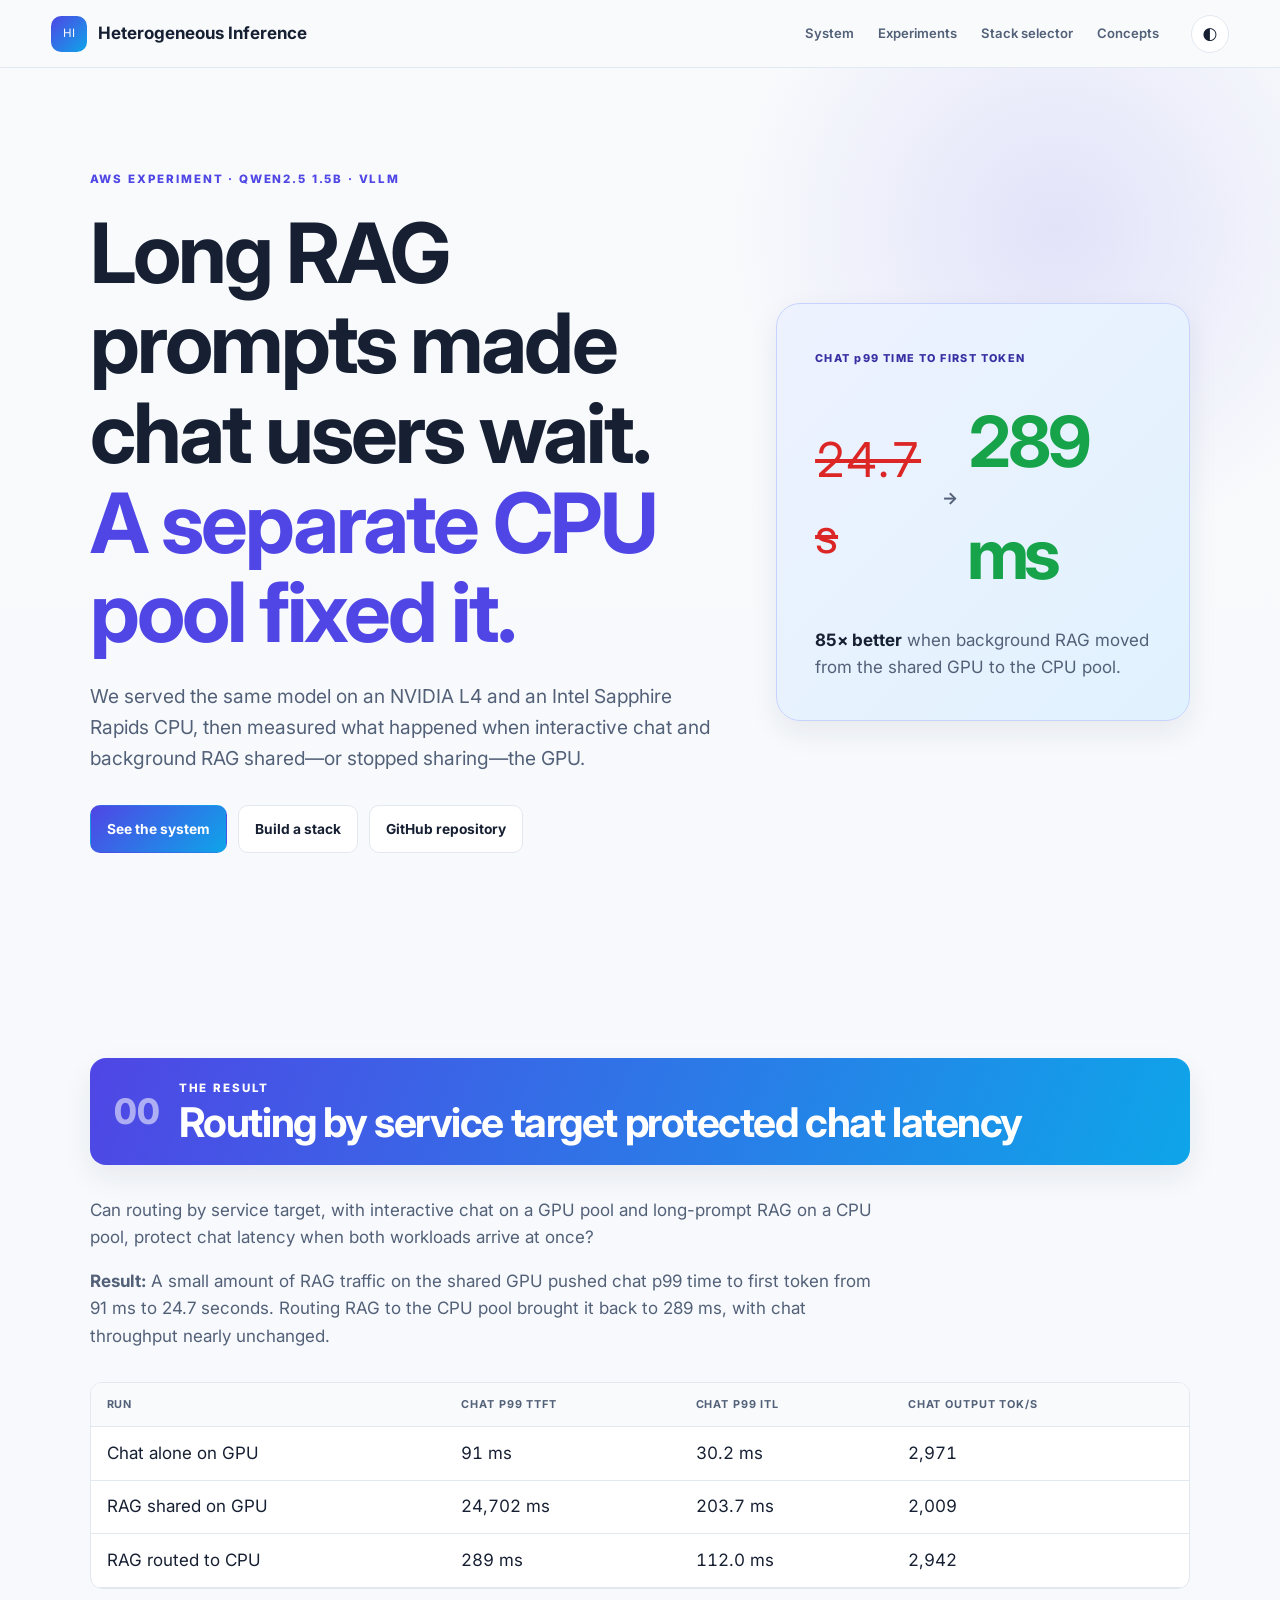
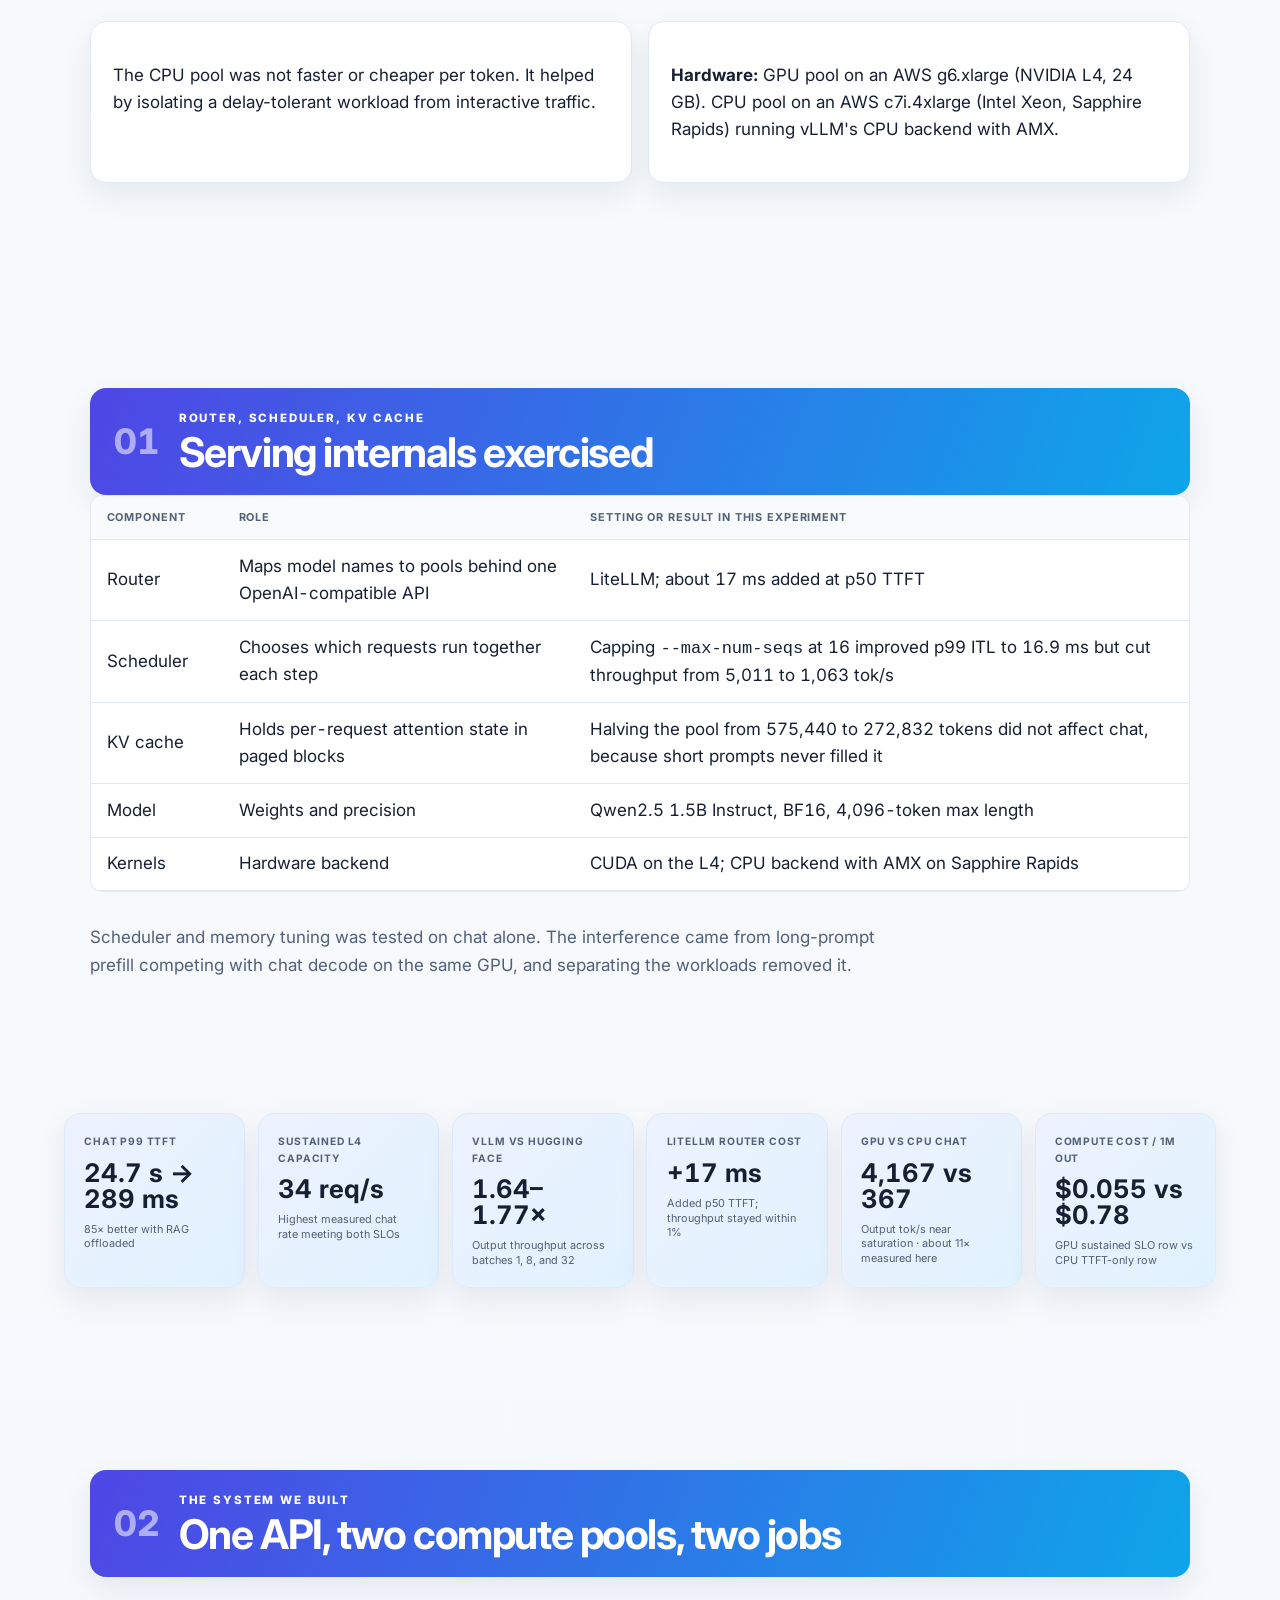
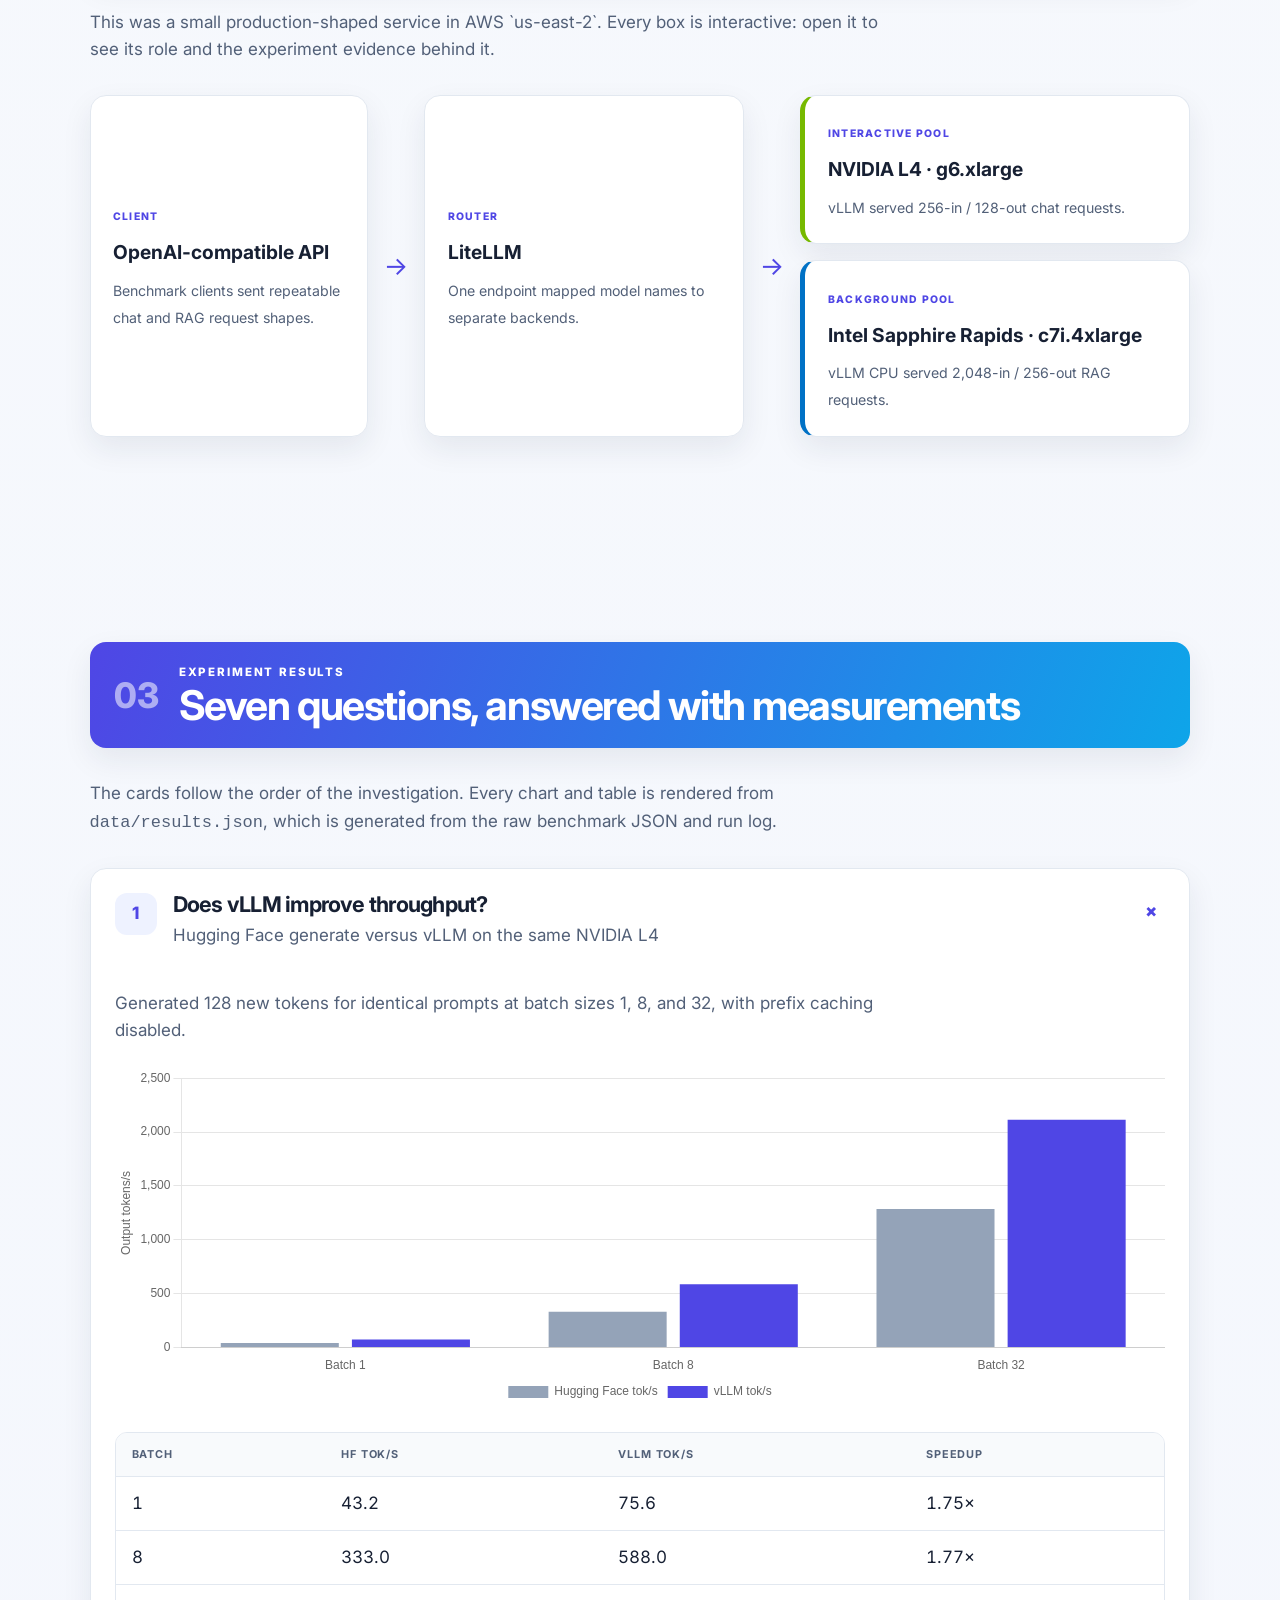
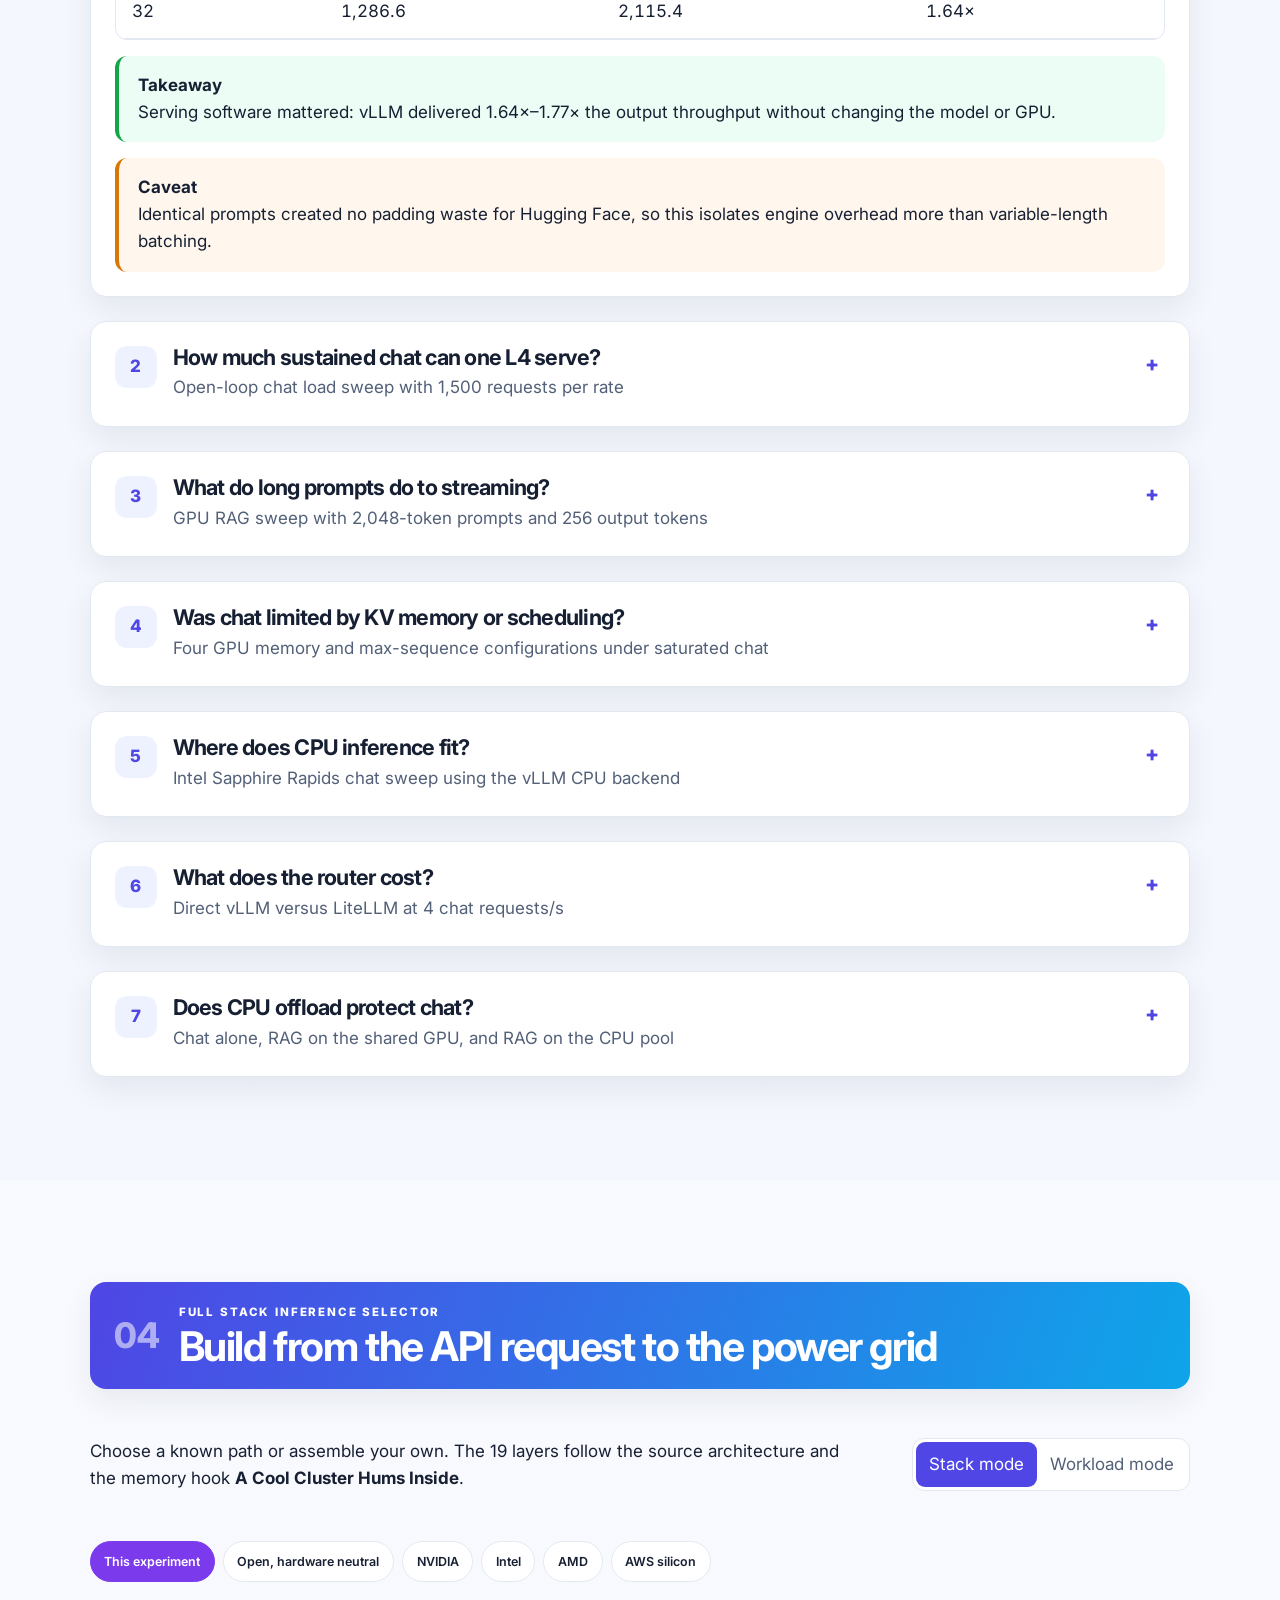
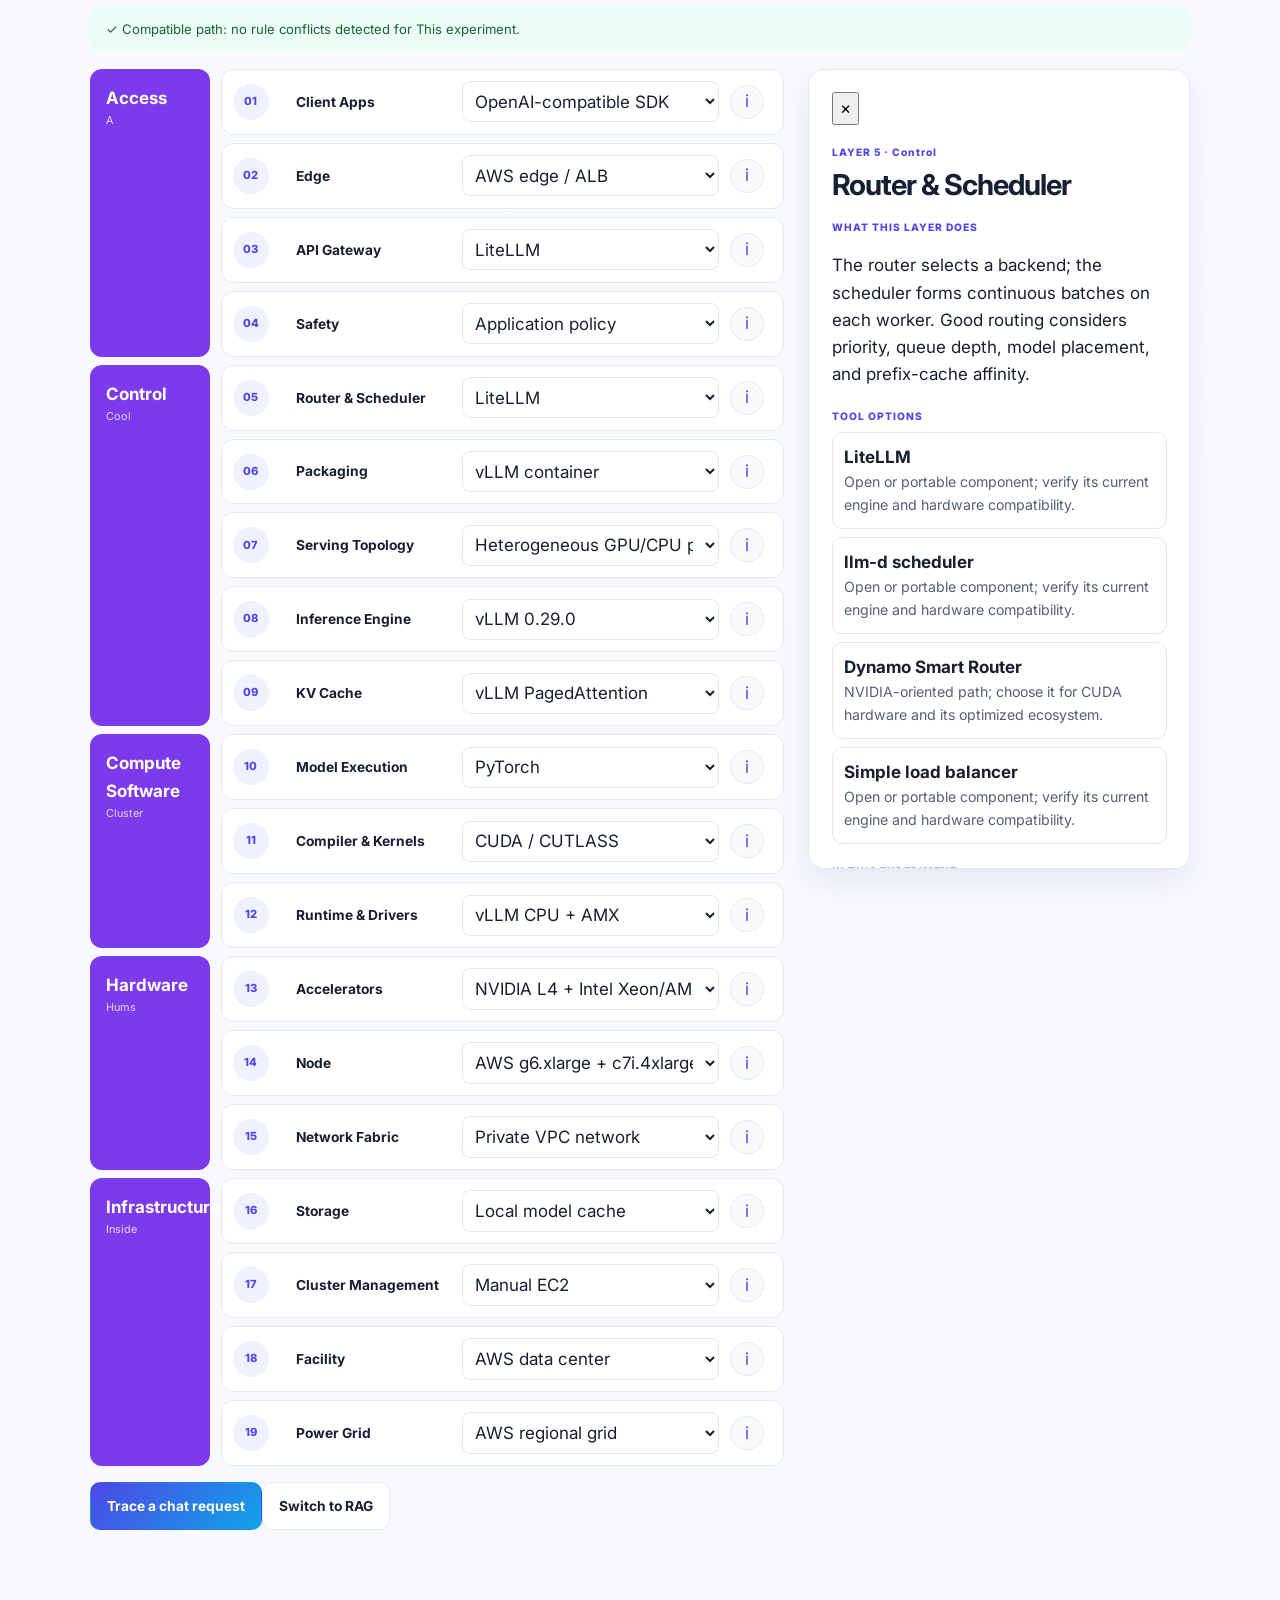
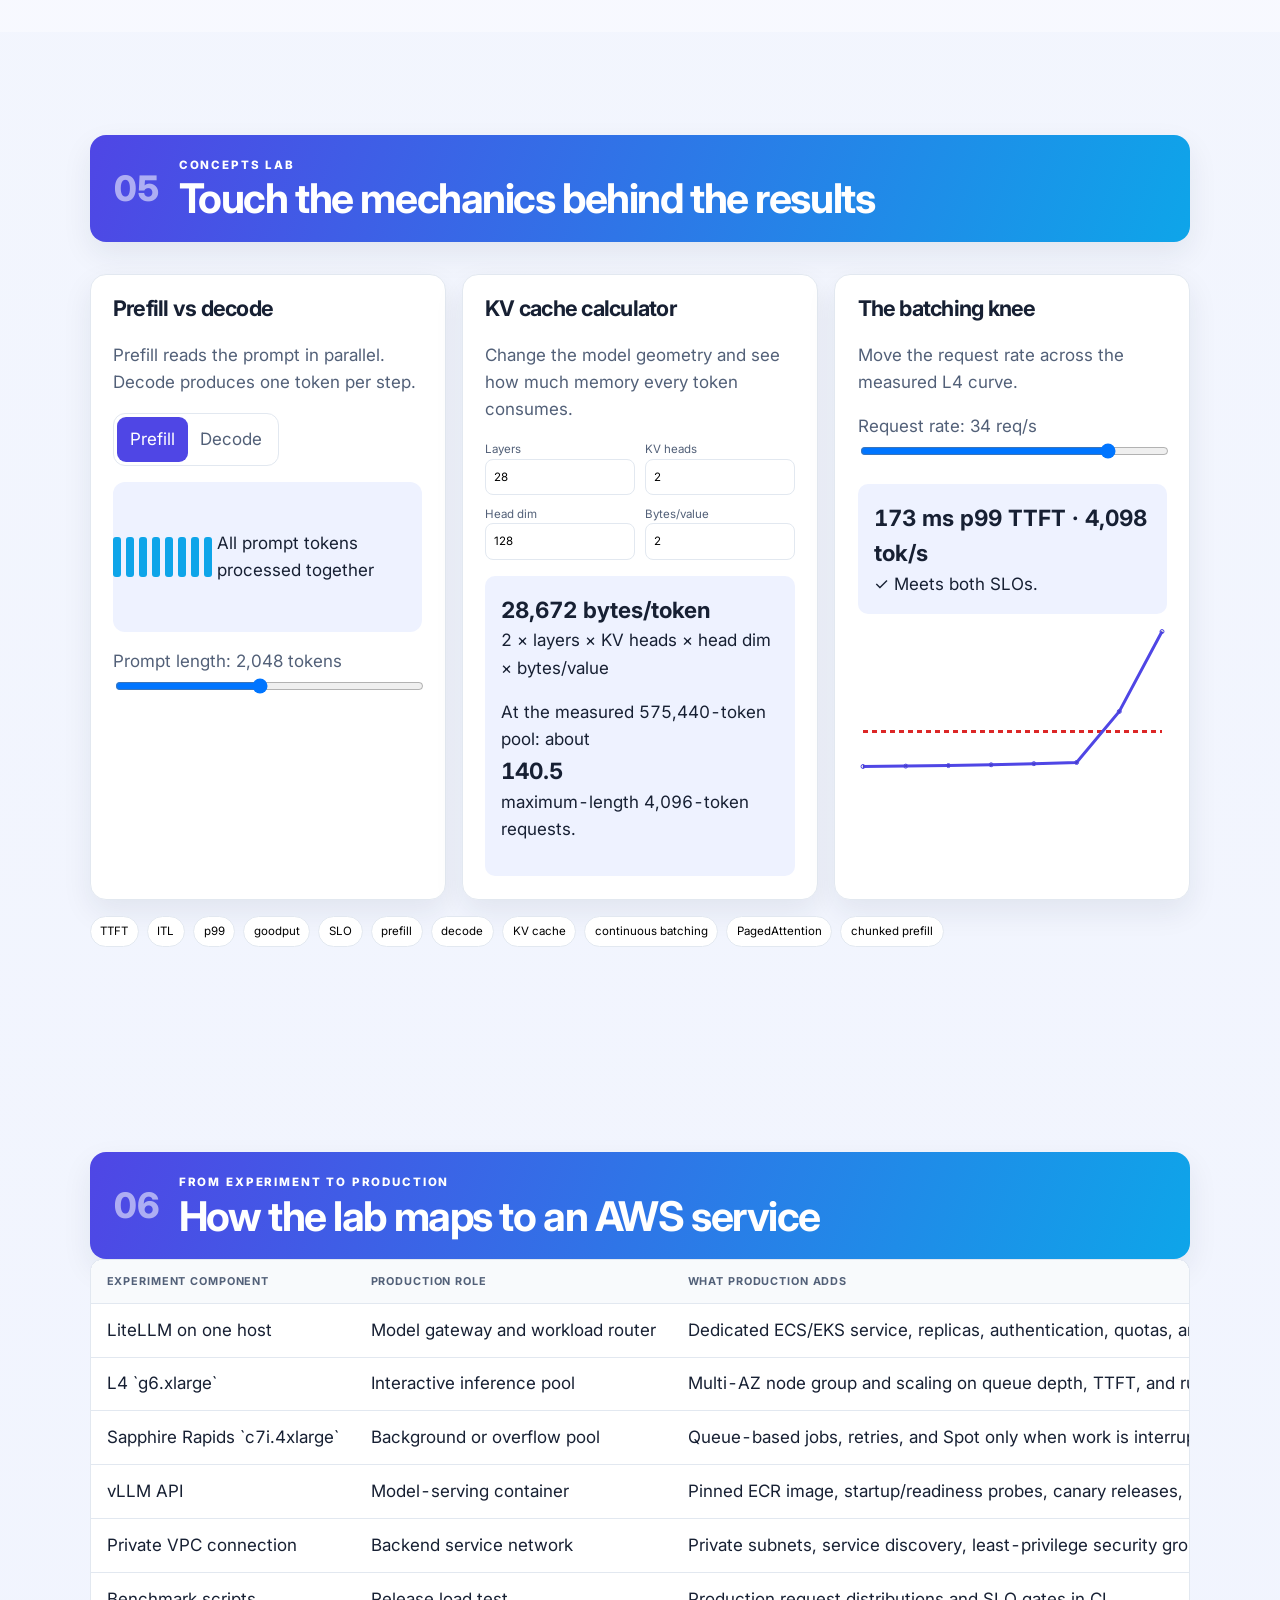
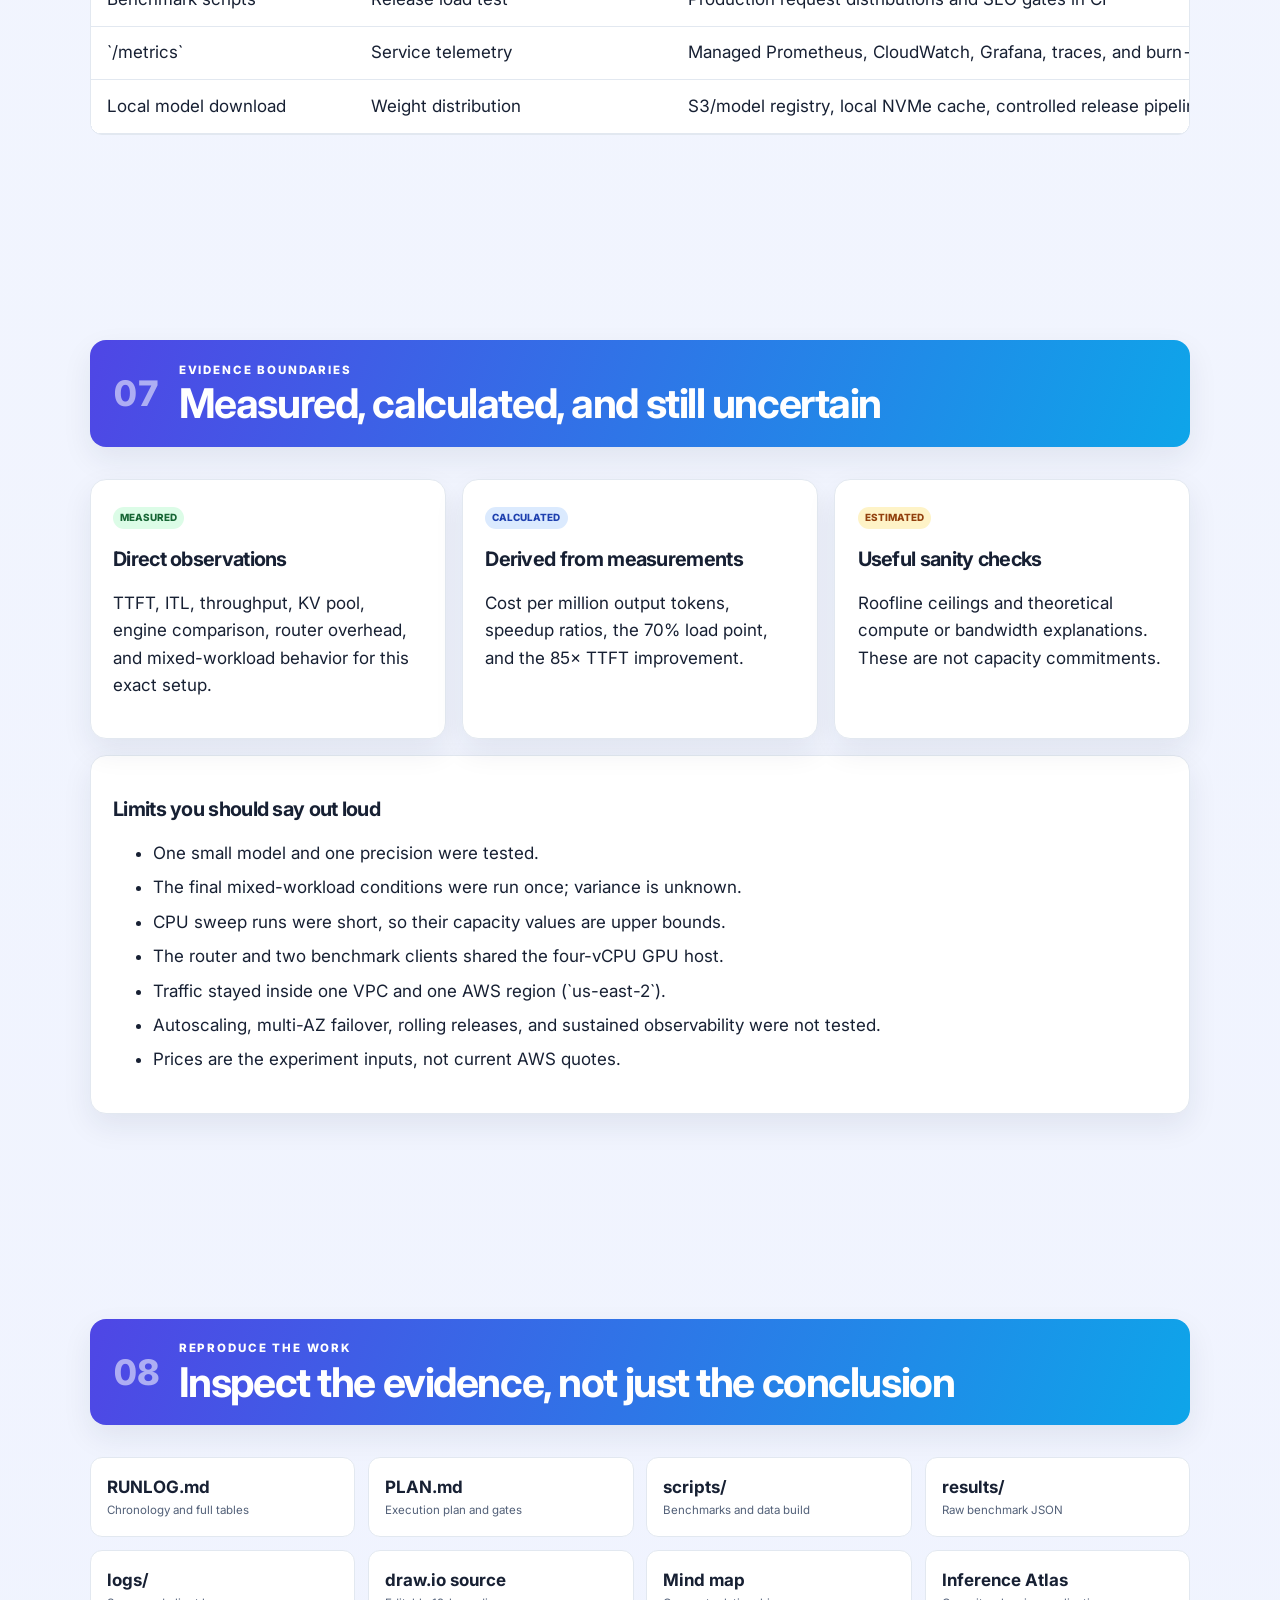
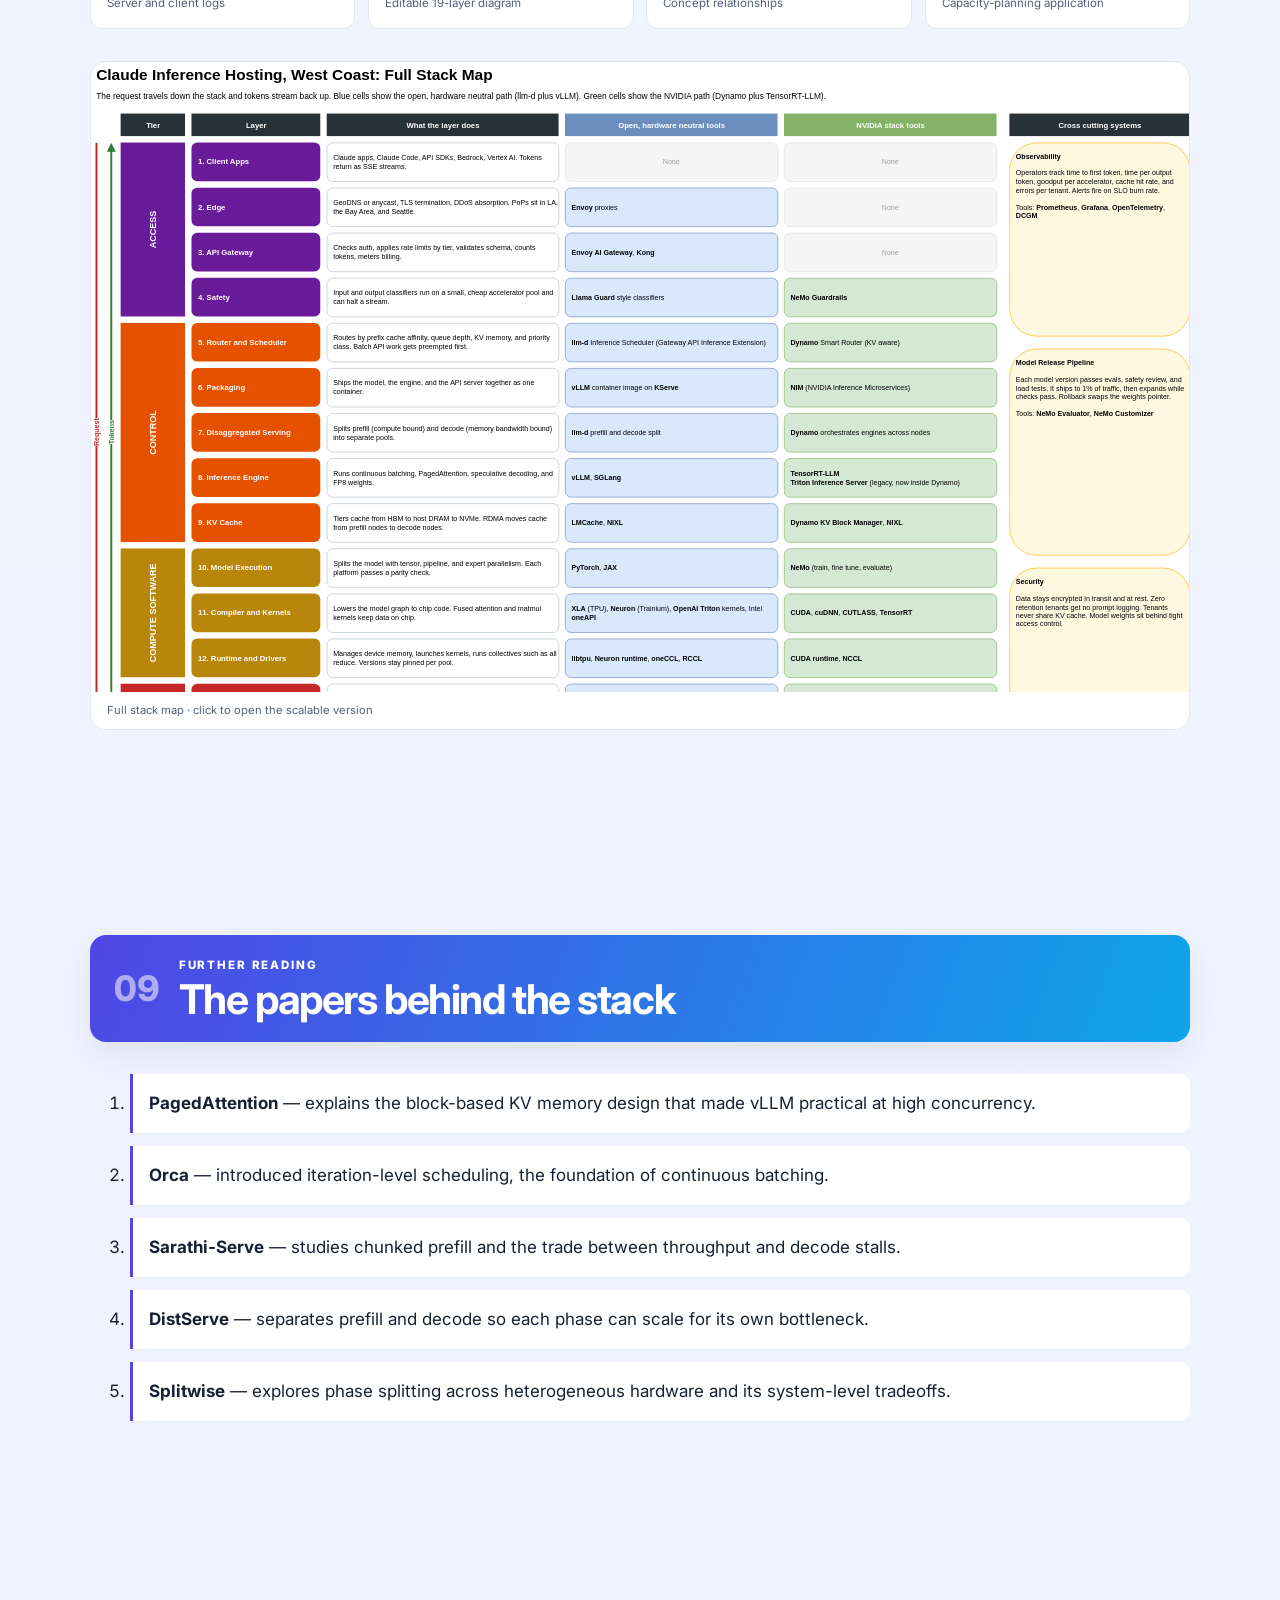
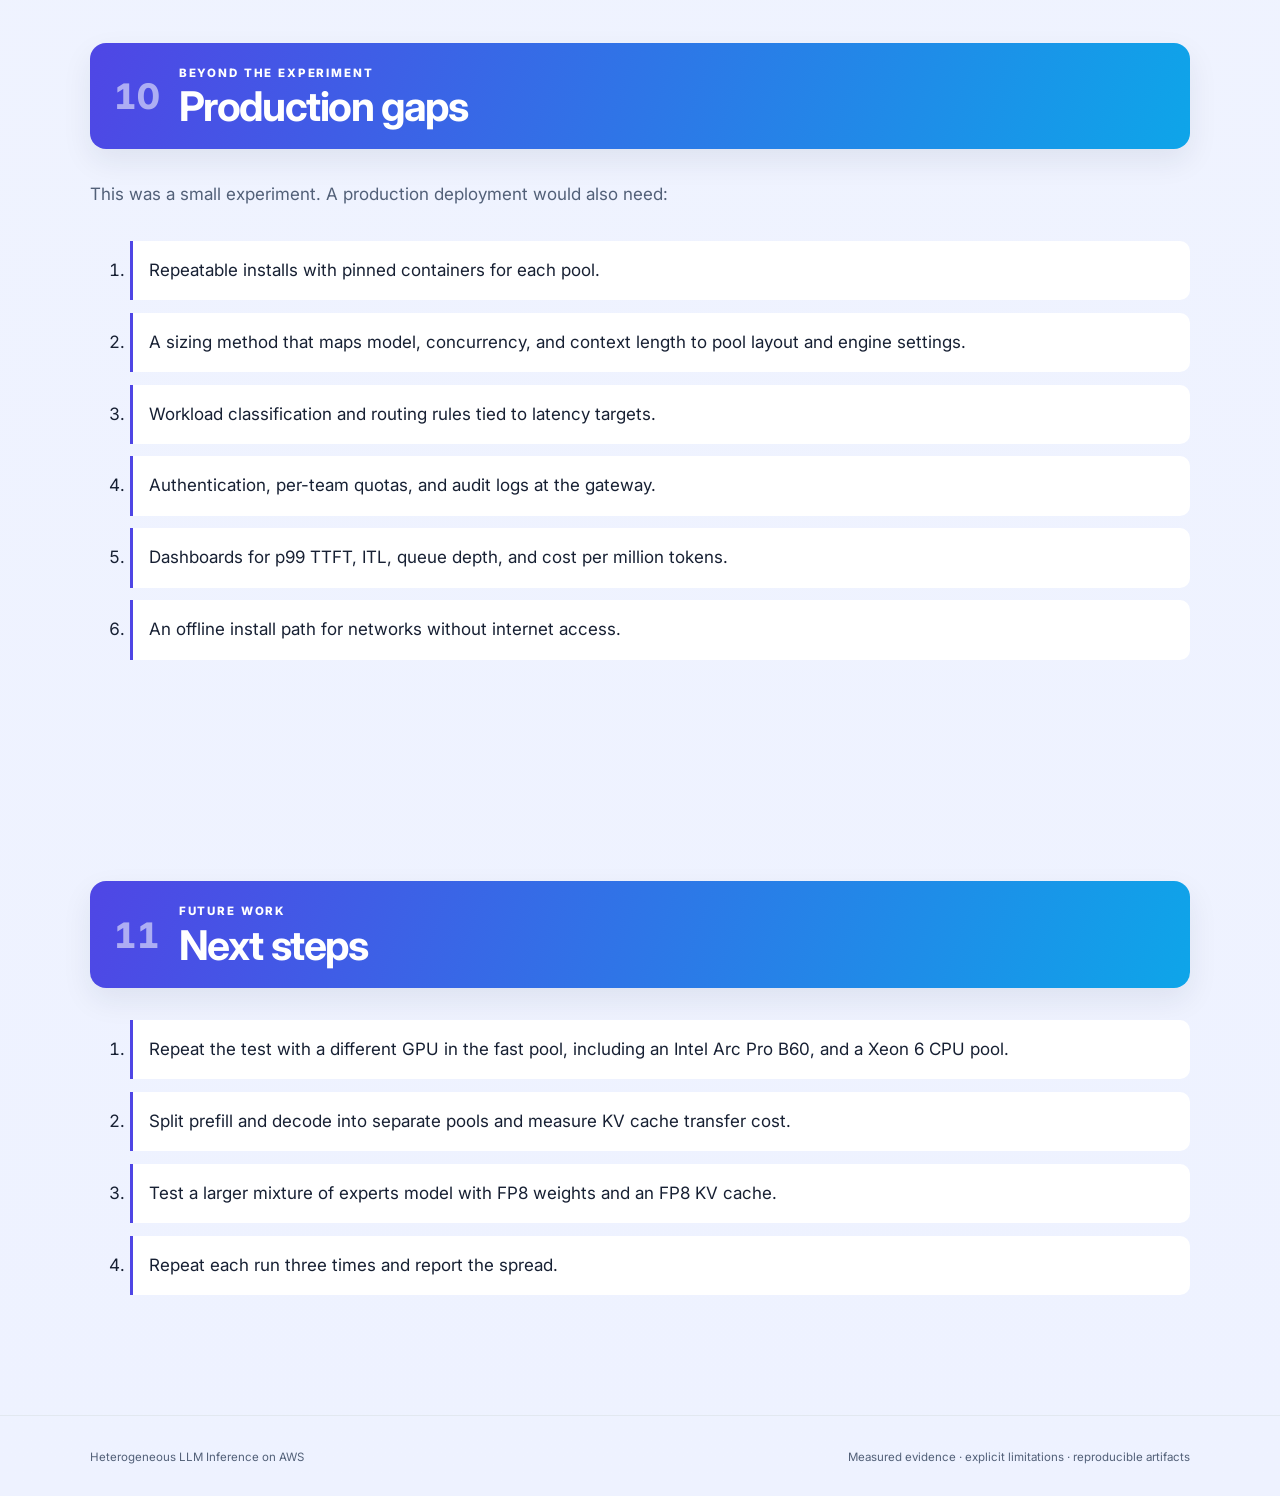
==== commit cd098379: "Docs: summary table, serving notes, and next steps Co-Authored-By: Claude Opus 5.5 <noreply@anthropi" ====
--- a/docs/index.html
+++ b/docs/index.html
@@ -25,7 +25,7 @@
         <p class="eyebrow">AWS experiment · Qwen2.5 1.5B · vLLM</p>
         <h1>Long RAG prompts made chat users wait. <span>A separate CPU pool fixed it.</span></h1>
         <p class="hero-lede">We served the same model on an NVIDIA L4 and an Intel Sapphire Rapids CPU, then measured what happened when interactive chat and background RAG shared—or stopped sharing—the GPU.</p>
-        <div class="hero-actions"><a class="btn primary" href="#system">See the system</a><a class="btn ghost" href="#selector">Build a stack</a></div>
+        <div class="hero-actions"><a class="btn primary" href="#system">See the system</a><a class="btn ghost" href="#selector">Build a stack</a><a class="btn ghost" href="https://github.com/abh2050/heterogeneous-llm-inference-on-aws">GitHub repository</a></div>
       </div>
       <aside class="hero-stat" aria-label="Main experiment result">
         <span>CHAT p99 TIME TO FIRST TOKEN</span>
@@ -34,23 +34,36 @@
       </aside>
     </section>
 
+    <section class="section" id="results">
+      <header class="section-header"><span>00</span><div><p>THE RESULT</p><h2>Routing by service target protected chat latency</h2></div></header>
+      <div class="section-intro"><p>Can routing by service target, with interactive chat on a GPU pool and long-prompt RAG on a CPU pool, protect chat latency when both workloads arrive at once?</p><p><strong>Result:</strong> A small amount of RAG traffic on the shared GPU pushed chat p99 time to first token from 91 ms to 24.7 seconds. Routing RAG to the CPU pool brought it back to 289 ms, with chat throughput nearly unchanged.</p></div>
+      <div class="table-wrap"><table><thead><tr><th>Run</th><th>Chat p99 TTFT</th><th>Chat p99 ITL</th><th>Chat output tok/s</th></tr></thead><tbody><tr><td>Chat alone on GPU</td><td>91 ms</td><td>30.2 ms</td><td>2,971</td></tr><tr><td>RAG shared on GPU</td><td>24,702 ms</td><td>203.7 ms</td><td>2,009</td></tr><tr><td>RAG routed to CPU</td><td>289 ms</td><td>112.0 ms</td><td>2,942</td></tr></tbody></table></div>
+      <div class="evidence-grid result-notes"><article><p>The CPU pool was not faster or cheaper per token. It helped by isolating a delay-tolerant workload from interactive traffic.</p></article><article><p><strong>Hardware:</strong> GPU pool on an AWS g6.xlarge (NVIDIA L4, 24 GB). CPU pool on an AWS c7i.4xlarge (Intel Xeon, Sapphire Rapids) running vLLM's CPU backend with AMX.</p></article></div>
+    </section>
+
+    <section class="section" id="internals">
+      <header class="section-header"><span>01</span><div><p>ROUTER, SCHEDULER, KV CACHE</p><h2>Serving internals exercised</h2></div></header>
+      <div class="table-wrap wrap-cells"><table><thead><tr><th>Component</th><th>Role</th><th>Setting or result in this experiment</th></tr></thead><tbody><tr><td>Router</td><td>Maps model names to pools behind one OpenAI-compatible API</td><td>LiteLLM; about 17 ms added at p50 TTFT</td></tr><tr><td>Scheduler</td><td>Chooses which requests run together each step</td><td>Capping <code>--max-num-seqs</code> at 16 improved p99 ITL to 16.9 ms but cut throughput from 5,011 to 1,063 tok/s</td></tr><tr><td>KV cache</td><td>Holds per-request attention state in paged blocks</td><td>Halving the pool from 575,440 to 272,832 tokens did not affect chat, because short prompts never filled it</td></tr><tr><td>Model</td><td>Weights and precision</td><td>Qwen2.5 1.5B Instruct, BF16, 4,096-token max length</td></tr><tr><td>Kernels</td><td>Hardware backend</td><td>CUDA on the L4; CPU backend with AMX on Sapphire Rapids</td></tr></tbody></table></div>
+      <div class="section-intro"><p>Scheduler and memory tuning was tested on chat alone. The interference came from long-prompt prefill competing with chat decode on the same GPU, and separating the workloads removed it.</p></div>
+    </section>
+
     <section class="scoreboard" aria-label="Experiment highlights"><div id="scoreboard" class="score-grid"></div></section>
 
     <section class="section" id="system">
-      <header class="section-header"><span>01</span><div><p>THE SYSTEM WE BUILT</p><h2>One API, two compute pools, two jobs</h2></div></header>
+      <header class="section-header"><span>02</span><div><p>THE SYSTEM WE BUILT</p><h2>One API, two compute pools, two jobs</h2></div></header>
       <div class="section-intro"><p>This was a small production-shaped service in AWS `us-east-2`. Every box is interactive: open it to see its role and the experiment evidence behind it.</p></div>
       <div class="system-diagram" id="systemDiagram" aria-label="Interactive experiment architecture"></div>
       <div id="systemDetail" class="system-detail" hidden></div>
     </section>
 
     <section class="section" id="experiments">
-      <header class="section-header"><span>02</span><div><p>EXPERIMENT RESULTS</p><h2>Seven questions, answered with measurements</h2></div></header>
+      <header class="section-header"><span>03</span><div><p>EXPERIMENT RESULTS</p><h2>Seven questions, answered with measurements</h2></div></header>
       <div class="section-intro"><p>The cards follow the order of the investigation. Every chart and table is rendered from <code>data/results.json</code>, which is generated from the raw benchmark JSON and run log.</p></div>
       <div id="experimentCards" class="experiment-list"></div>
     </section>
 
     <section class="section selector-section" id="selector">
-      <header class="section-header"><span>03</span><div><p>FULL STACK INFERENCE SELECTOR</p><h2>Build from the API request to the power grid</h2></div></header>
+      <header class="section-header"><span>04</span><div><p>FULL STACK INFERENCE SELECTOR</p><h2>Build from the API request to the power grid</h2></div></header>
       <div class="selector-intro"><p>Choose a known path or assemble your own. The 19 layers follow the source architecture and the memory hook <strong>A Cool Cluster Hums Inside</strong>.</p><div class="mode-toggle" role="group" aria-label="Selector mode"><button class="active" data-mode="stack">Stack mode</button><button data-mode="workload">Workload mode</button></div></div>
 
       <div id="stackMode">
@@ -75,7 +88,7 @@
     </section>
 
     <section class="section" id="concepts">
-      <header class="section-header"><span>04</span><div><p>CONCEPTS LAB</p><h2>Touch the mechanics behind the results</h2></div></header>
+      <header class="section-header"><span>05</span><div><p>CONCEPTS LAB</p><h2>Touch the mechanics behind the results</h2></div></header>
       <div class="concept-grid">
         <article class="lab-card"><h3>Prefill vs decode</h3><p>Prefill reads the prompt in parallel. Decode produces one token per step.</p><div class="phase-tabs"><button class="active" data-phase="prefill">Prefill</button><button data-phase="decode">Decode</button></div><div id="phaseViz" class="phase-viz"></div><label>Prompt length: <output id="promptOut">2,048</output> tokens<input id="promptSlider" type="range" min="256" max="4096" step="256" value="2048"></label></article>
         <article class="lab-card"><h3>KV cache calculator</h3><p>Change the model geometry and see how much memory every token consumes.</p><div class="kv-form"><label>Layers<input id="kvLayers" type="number" value="28" min="1"></label><label>KV heads<input id="kvHeads" type="number" value="2" min="1"></label><label>Head dim<input id="kvDim" type="number" value="128" min="1"></label><label>Bytes/value<input id="kvBytes" type="number" value="2" min="0.5" step="0.5"></label></div><div id="kvResult" class="lab-result"></div></article>
@@ -85,25 +98,36 @@
     </section>
 
     <section class="section" id="production">
-      <header class="section-header"><span>05</span><div><p>FROM EXPERIMENT TO PRODUCTION</p><h2>How the lab maps to an AWS service</h2></div></header>
+      <header class="section-header"><span>06</span><div><p>FROM EXPERIMENT TO PRODUCTION</p><h2>How the lab maps to an AWS service</h2></div></header>
       <div class="table-wrap"><table><thead><tr><th>Experiment component</th><th>Production role</th><th>What production adds</th></tr></thead><tbody><tr><td>LiteLLM on one host</td><td>Model gateway and workload router</td><td>Dedicated ECS/EKS service, replicas, authentication, quotas, and health routing</td></tr><tr><td>L4 `g6.xlarge`</td><td>Interactive inference pool</td><td>Multi-AZ node group and scaling on queue depth, TTFT, and running requests</td></tr><tr><td>Sapphire Rapids `c7i.4xlarge`</td><td>Background or overflow pool</td><td>Queue-based jobs, retries, and Spot only when work is interruptible</td></tr><tr><td>vLLM API</td><td>Model-serving container</td><td>Pinned ECR image, startup/readiness probes, canary releases, rollback</td></tr><tr><td>Private VPC connection</td><td>Backend service network</td><td>Private subnets, service discovery, least-privilege security groups</td></tr><tr><td>Benchmark scripts</td><td>Release load test</td><td>Production request distributions and SLO gates in CI</td></tr><tr><td>`/metrics`</td><td>Service telemetry</td><td>Managed Prometheus, CloudWatch, Grafana, traces, and burn-rate alerts</td></tr><tr><td>Local model download</td><td>Weight distribution</td><td>S3/model registry, local NVMe cache, controlled release pipeline</td></tr></tbody></table></div>
     </section>
 
     <section class="section" id="limitations">
-      <header class="section-header"><span>06</span><div><p>EVIDENCE BOUNDARIES</p><h2>Measured, calculated, and still uncertain</h2></div></header>
+      <header class="section-header"><span>07</span><div><p>EVIDENCE BOUNDARIES</p><h2>Measured, calculated, and still uncertain</h2></div></header>
       <div class="evidence-grid"><article><span class="badge measured">MEASURED</span><h3>Direct observations</h3><p>TTFT, ITL, throughput, KV pool, engine comparison, router overhead, and mixed-workload behavior for this exact setup.</p></article><article><span class="badge calculated">CALCULATED</span><h3>Derived from measurements</h3><p>Cost per million output tokens, speedup ratios, the 70% load point, and the 85× TTFT improvement.</p></article><article><span class="badge estimated">ESTIMATED</span><h3>Useful sanity checks</h3><p>Roofline ceilings and theoretical compute or bandwidth explanations. These are not capacity commitments.</p></article></div>
       <div class="limitations"><h3>Limits you should say out loud</h3><ul><li>One small model and one precision were tested.</li><li>The final mixed-workload conditions were run once; variance is unknown.</li><li>CPU sweep runs were short, so their capacity values are upper bounds.</li><li>The router and two benchmark clients shared the four-vCPU GPU host.</li><li>Traffic stayed inside one VPC and one AWS region (`us-east-2`).</li><li>Autoscaling, multi-AZ failover, rolling releases, and sustained observability were not tested.</li><li>Prices are the experiment inputs, not current AWS quotes.</li></ul></div>
     </section>
 
     <section class="section" id="reproduce">
-      <header class="section-header"><span>07</span><div><p>REPRODUCE THE WORK</p><h2>Inspect the evidence, not just the conclusion</h2></div></header>
+      <header class="section-header"><span>08</span><div><p>REPRODUCE THE WORK</p><h2>Inspect the evidence, not just the conclusion</h2></div></header>
       <div class="resource-grid"><a href="https://github.com/abh2050/heterogeneous-llm-inference-on-aws/blob/main/RUNLOG.md"><strong>RUNLOG.md</strong><span>Chronology and full tables</span></a><a href="https://github.com/abh2050/heterogeneous-llm-inference-on-aws/blob/main/PLAN.md"><strong>PLAN.md</strong><span>Execution plan and gates</span></a><a href="https://github.com/abh2050/heterogeneous-llm-inference-on-aws/tree/main/scripts"><strong>scripts/</strong><span>Benchmarks and data build</span></a><a href="https://github.com/abh2050/heterogeneous-llm-inference-on-aws/tree/main/results"><strong>results/</strong><span>Raw benchmark JSON</span></a><a href="https://github.com/abh2050/heterogeneous-llm-inference-on-aws/tree/main/logs"><strong>logs/</strong><span>Server and client logs</span></a><a href="assets/claude-inference-stack.drawio"><strong>draw.io source</strong><span>Editable 19-layer diagram</span></a><a href="assets/notebooklm-mind-map.png"><strong>Mind map</strong><span>Concept relationships</span></a><a href="https://github.com/abh2050/heterogeneous-llm-inference-on-aws/tree/main/app"><strong>Inference Atlas</strong><span>Capacity-planning application</span></a></div>
       <figure class="full-map"><a href="assets/claude-inference-stack.svg"><img src="assets/claude-inference-stack.svg" loading="lazy" alt="Full nineteen-layer inference stack map from client applications to the power grid"></a><figcaption>Full stack map · click to open the scalable version</figcaption></figure>
     </section>
 
     <section class="section reading" id="reading">
-      <header class="section-header"><span>08</span><div><p>FURTHER READING</p><h2>The papers behind the stack</h2></div></header>
+      <header class="section-header"><span>09</span><div><p>FURTHER READING</p><h2>The papers behind the stack</h2></div></header>
       <ol><li><strong>PagedAttention</strong> — explains the block-based KV memory design that made vLLM practical at high concurrency.</li><li><strong>Orca</strong> — introduced iteration-level scheduling, the foundation of continuous batching.</li><li><strong>Sarathi-Serve</strong> — studies chunked prefill and the trade between throughput and decode stalls.</li><li><strong>DistServe</strong> — separates prefill and decode so each phase can scale for its own bottleneck.</li><li><strong>Splitwise</strong> — explores phase splitting across heterogeneous hardware and its system-level tradeoffs.</li></ol>
+    </section>
+
+    <section class="section reading" id="production-gaps">
+      <header class="section-header"><span>10</span><div><p>BEYOND THE EXPERIMENT</p><h2>Production gaps</h2></div></header>
+      <div class="section-intro"><p>This was a small experiment. A production deployment would also need:</p></div>
+      <ol><li>Repeatable installs with pinned containers for each pool.</li><li>A sizing method that maps model, concurrency, and context length to pool layout and engine settings.</li><li>Workload classification and routing rules tied to latency targets.</li><li>Authentication, per-team quotas, and audit logs at the gateway.</li><li>Dashboards for p99 TTFT, ITL, queue depth, and cost per million tokens.</li><li>An offline install path for networks without internet access.</li></ol>
+    </section>
+
+    <section class="section reading" id="next-steps">
+      <header class="section-header"><span>11</span><div><p>FUTURE WORK</p><h2>Next steps</h2></div></header>
+      <ol><li>Repeat the test with a different GPU in the fast pool, including an Intel Arc Pro B60, and a Xeon 6 CPU pool.</li><li>Split prefill and decode into separate pools and measure KV cache transfer cost.</li><li>Test a larger mixture of experts model with FP8 weights and an FP8 KV cache.</li><li>Repeat each run three times and report the spread.</li></ol>
     </section>
   </main>
 
--- a/docs/styles.css
+++ b/docs/styles.css
@@ -4,3 +4,6 @@
 @media(max-width:760px){body{font-size:16px;overflow-x:hidden}.site-nav nav{display:none}.site-nav{padding:0 1rem}.theme-toggle{margin-left:auto}.hero{grid-template-columns:1fr;min-height:auto;padding-top:4rem}.hero-stat{margin-top:1rem}.score-grid{grid-template-columns:1fr 1fr}.section{padding:3.5rem 1rem}.section-header{padding:1rem}.section-header>span{font-size:1.4rem}.selector-intro,.workload-grid{display:grid;grid-template-columns:1fr}.tier-group{grid-template-columns:1fr}.tier-label{display:flex;gap:.4rem;align-items:center;padding:.65rem}.stack-row{grid-template-columns:38px minmax(90px,.8fr) minmax(0,1.2fr) 34px;gap:.4rem;padding:.55rem}.layer-num{width:30px;height:30px}.layer-name{font-size:.72rem}.stack-row select{font-size:.72rem;padding:.45rem}.info-btn{width:30px;height:30px}.layer-panel{position:fixed;z-index:70;left:0;right:0;bottom:0;max-height:80vh;border-radius:20px 20px 0 0;transform:translateY(102%);transition:transform .2s ease}.layer-panel.open{transform:translateY(0)}.layer-panel-close{display:block}.chart-wrap{height:270px}.experiment-card>header{grid-template-columns:auto 1fr auto;padding:1rem}.experiment-body{padding:0 1rem 1rem}.evidence-grid{grid-template-columns:1fr}.full-map img{min-width:900px}footer{flex-direction:column}.kv-form{grid-template-columns:1fr 1fr}}
 @media(max-width:420px){.score-grid{grid-template-columns:1fr}.hero h1{font-size:2.8rem}.hero-actions{display:grid}.resource-grid{grid-template-columns:1fr}.stack-row{grid-template-columns:32px 1fr 34px}.stack-row .layer-name{grid-column:2}.stack-row select{grid-column:2}.info-btn{grid-column:3;grid-row:1/3}.conflict-note{grid-column:2/4}}
 @media(prefers-reduced-motion:reduce){*{animation:none!important;transition:none!important;scroll-behavior:auto!important}}
+.hero-actions{flex-wrap:wrap}
+@media(min-width:761px){.evidence-grid.result-notes{grid-template-columns:repeat(2,1fr)}}
+.table-wrap.wrap-cells td{white-space:normal;min-width:12ch}
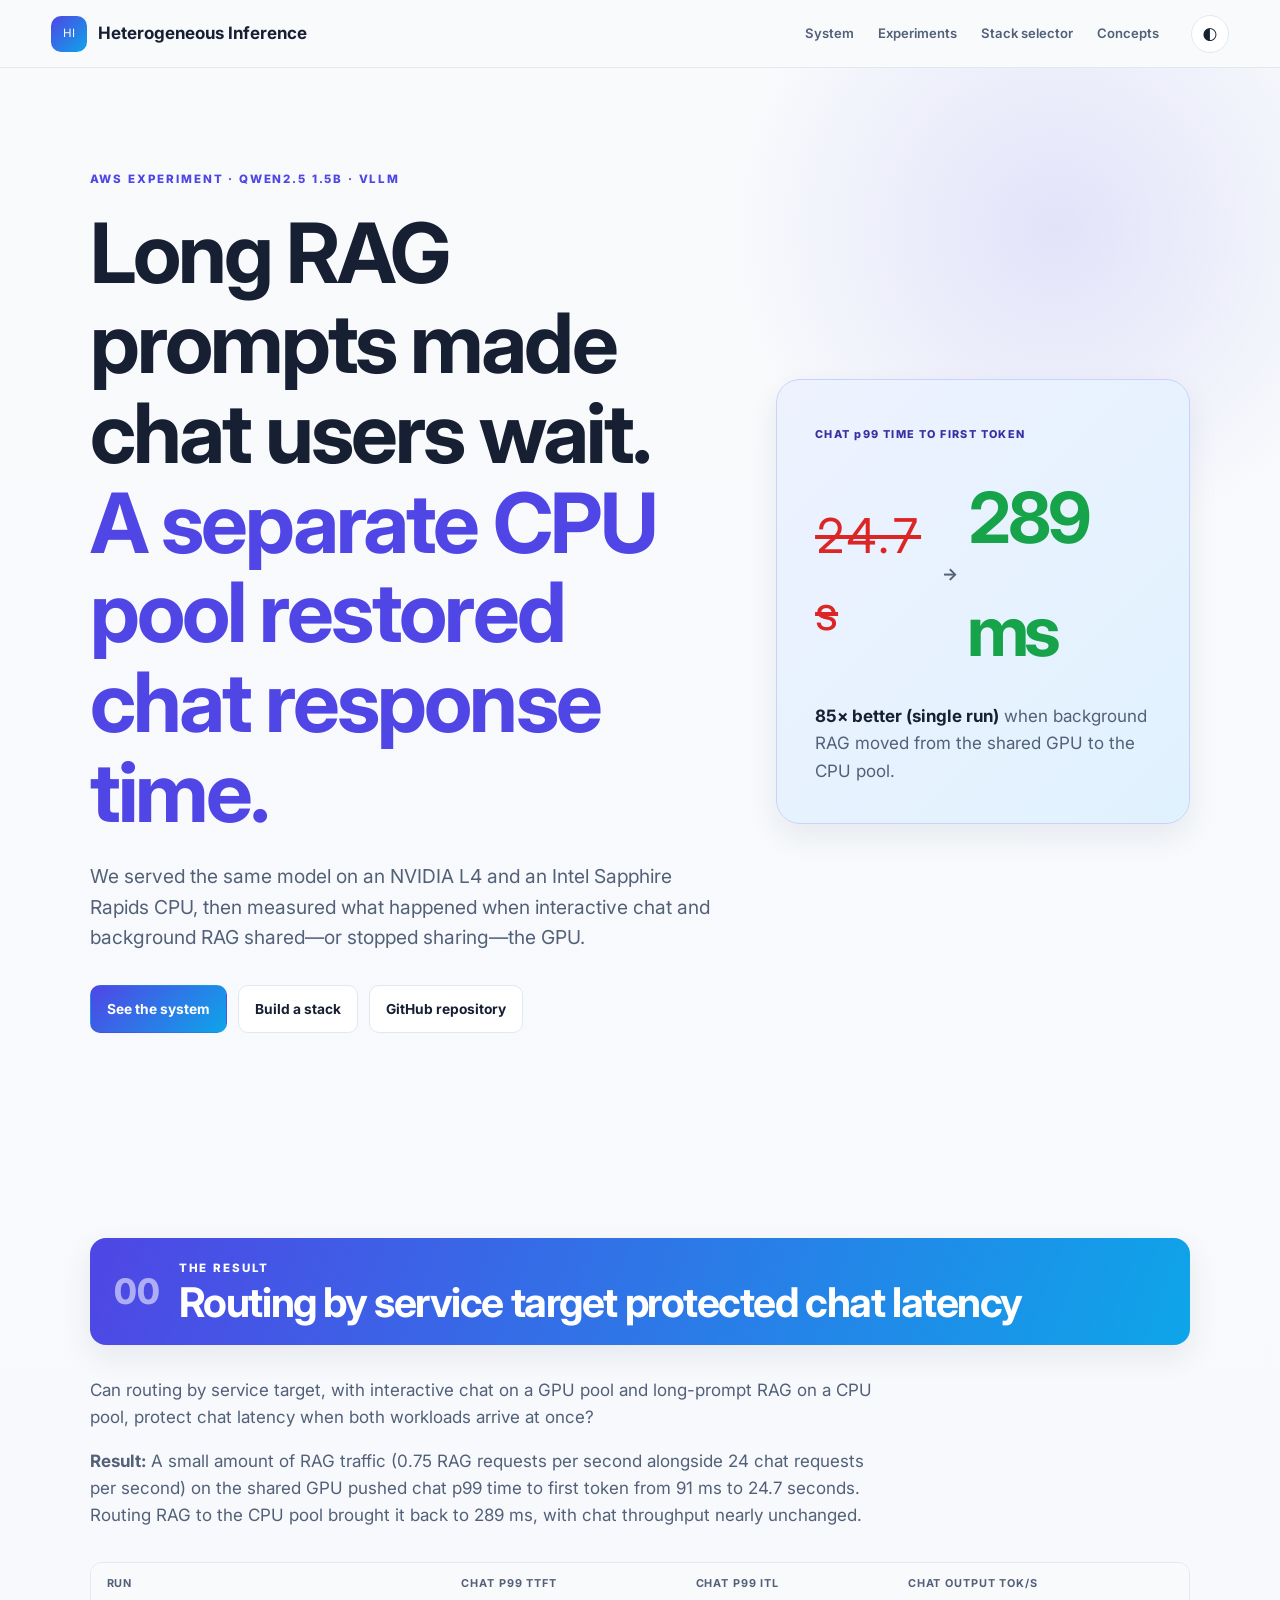
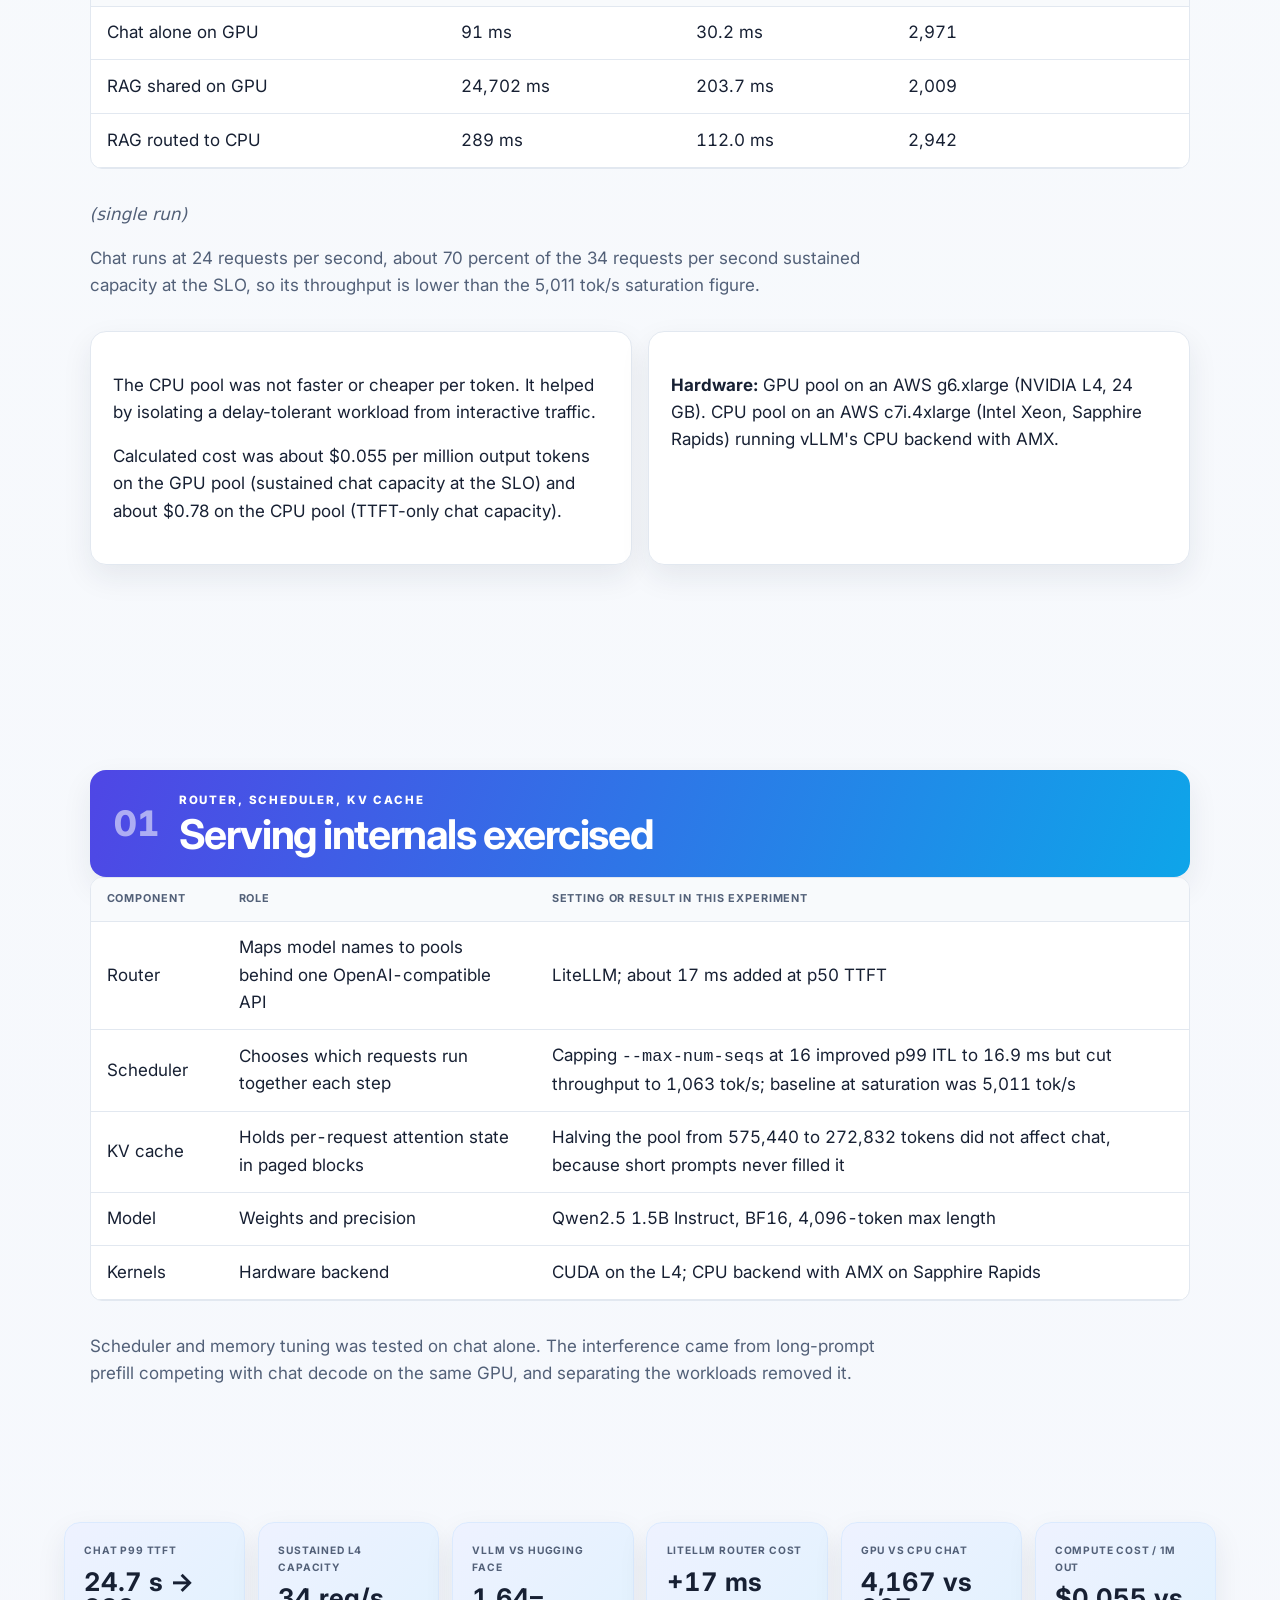
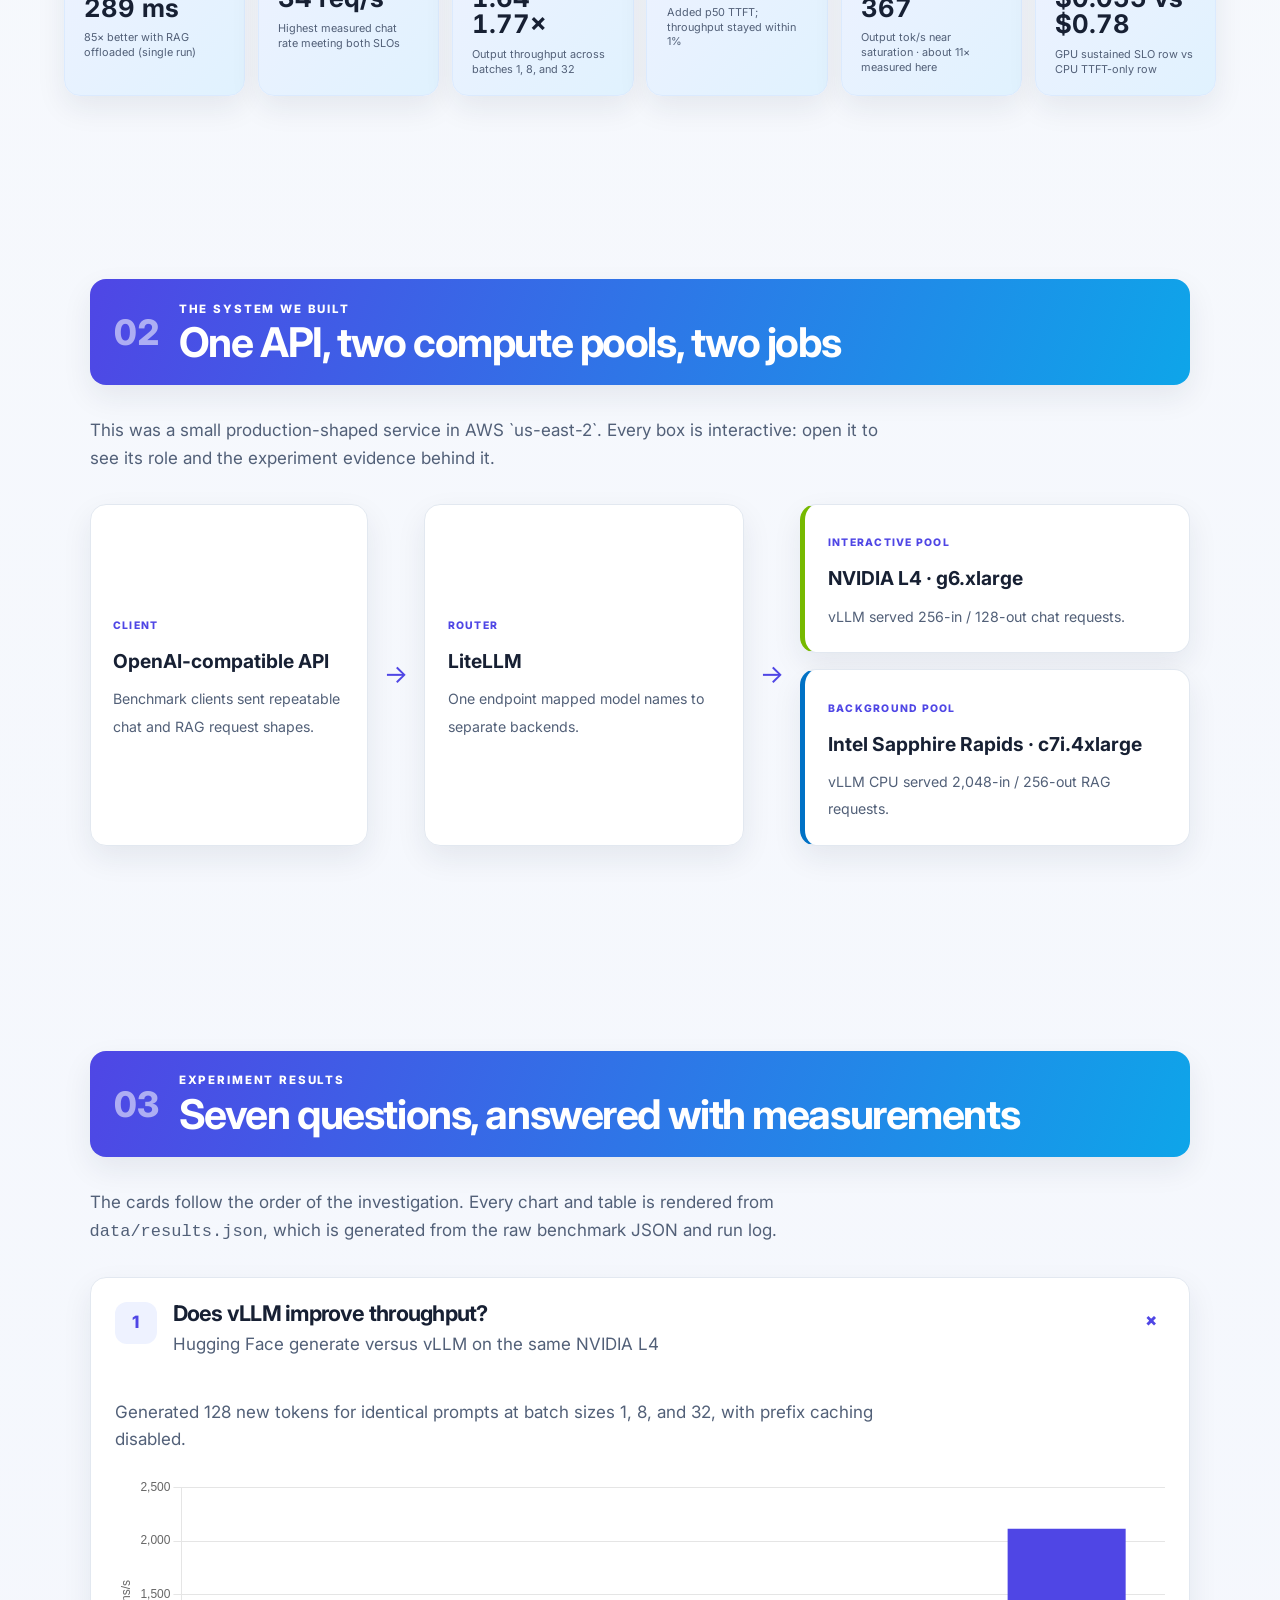
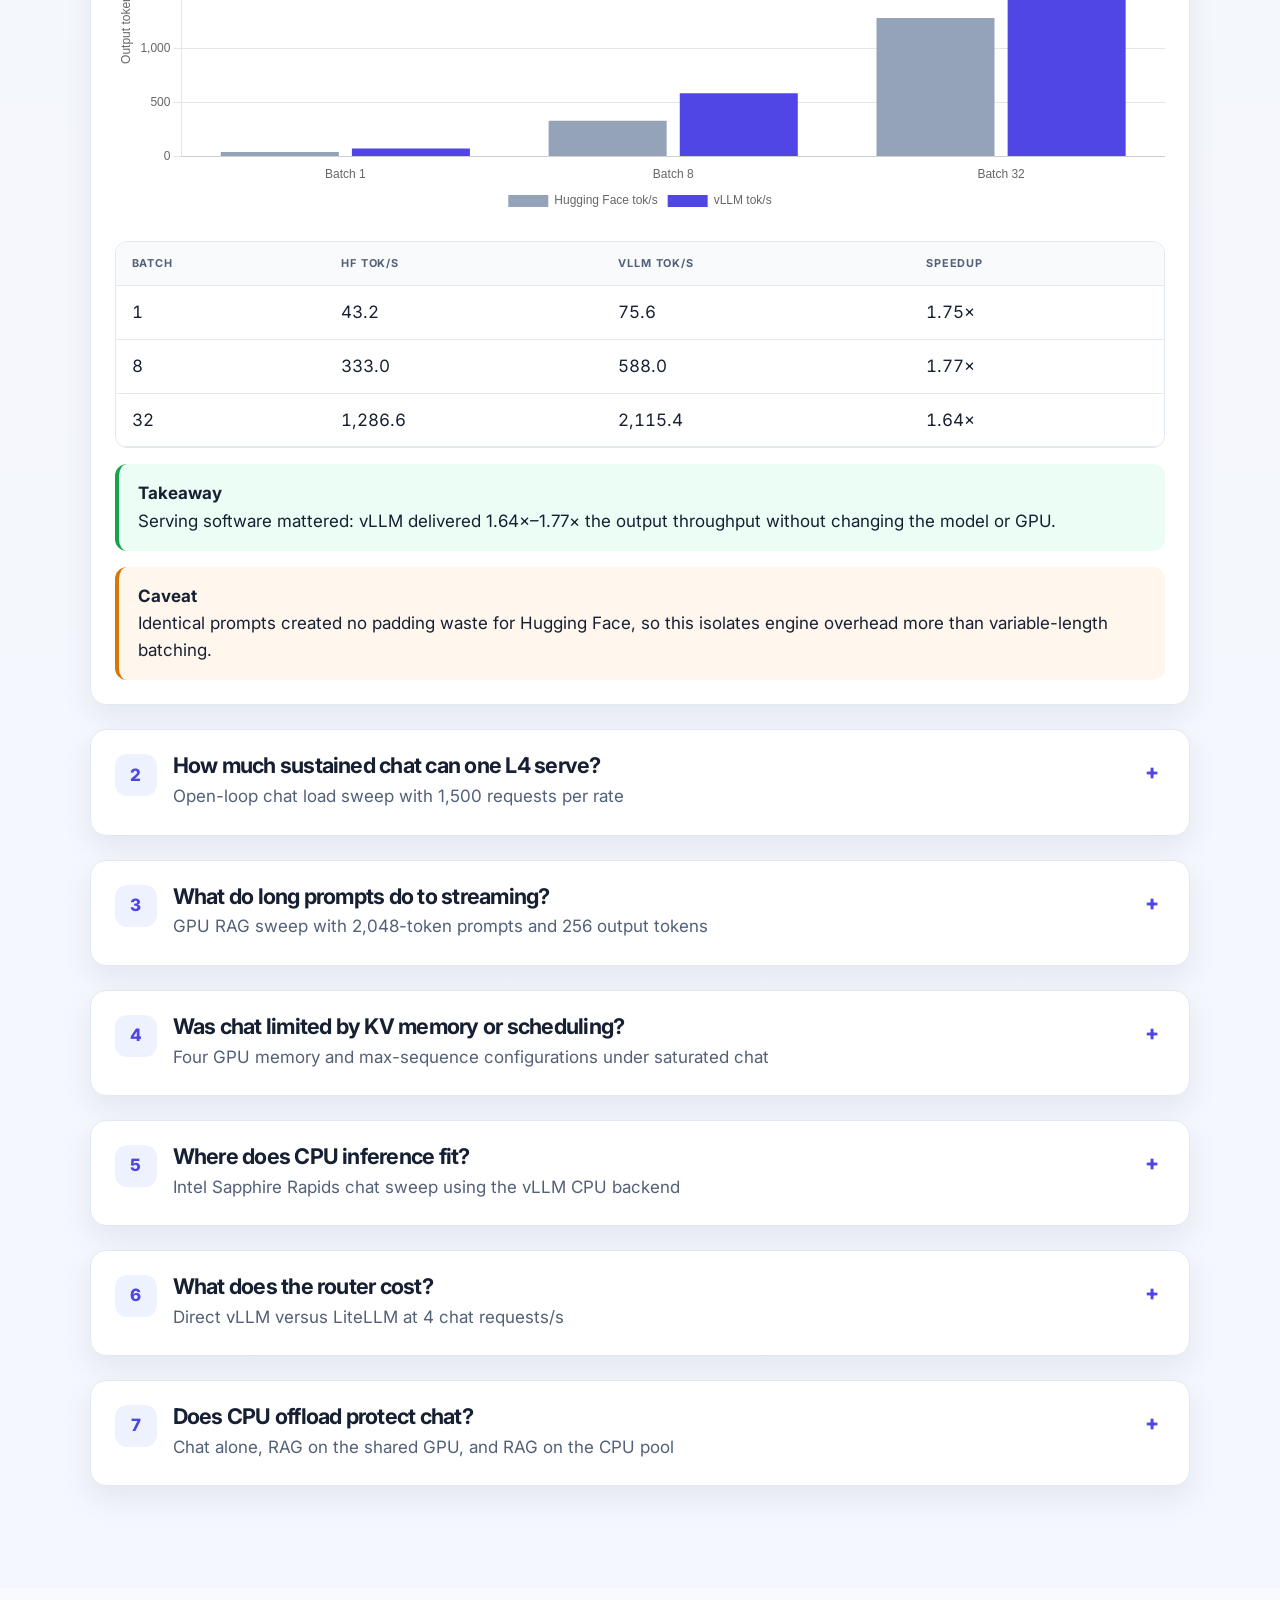
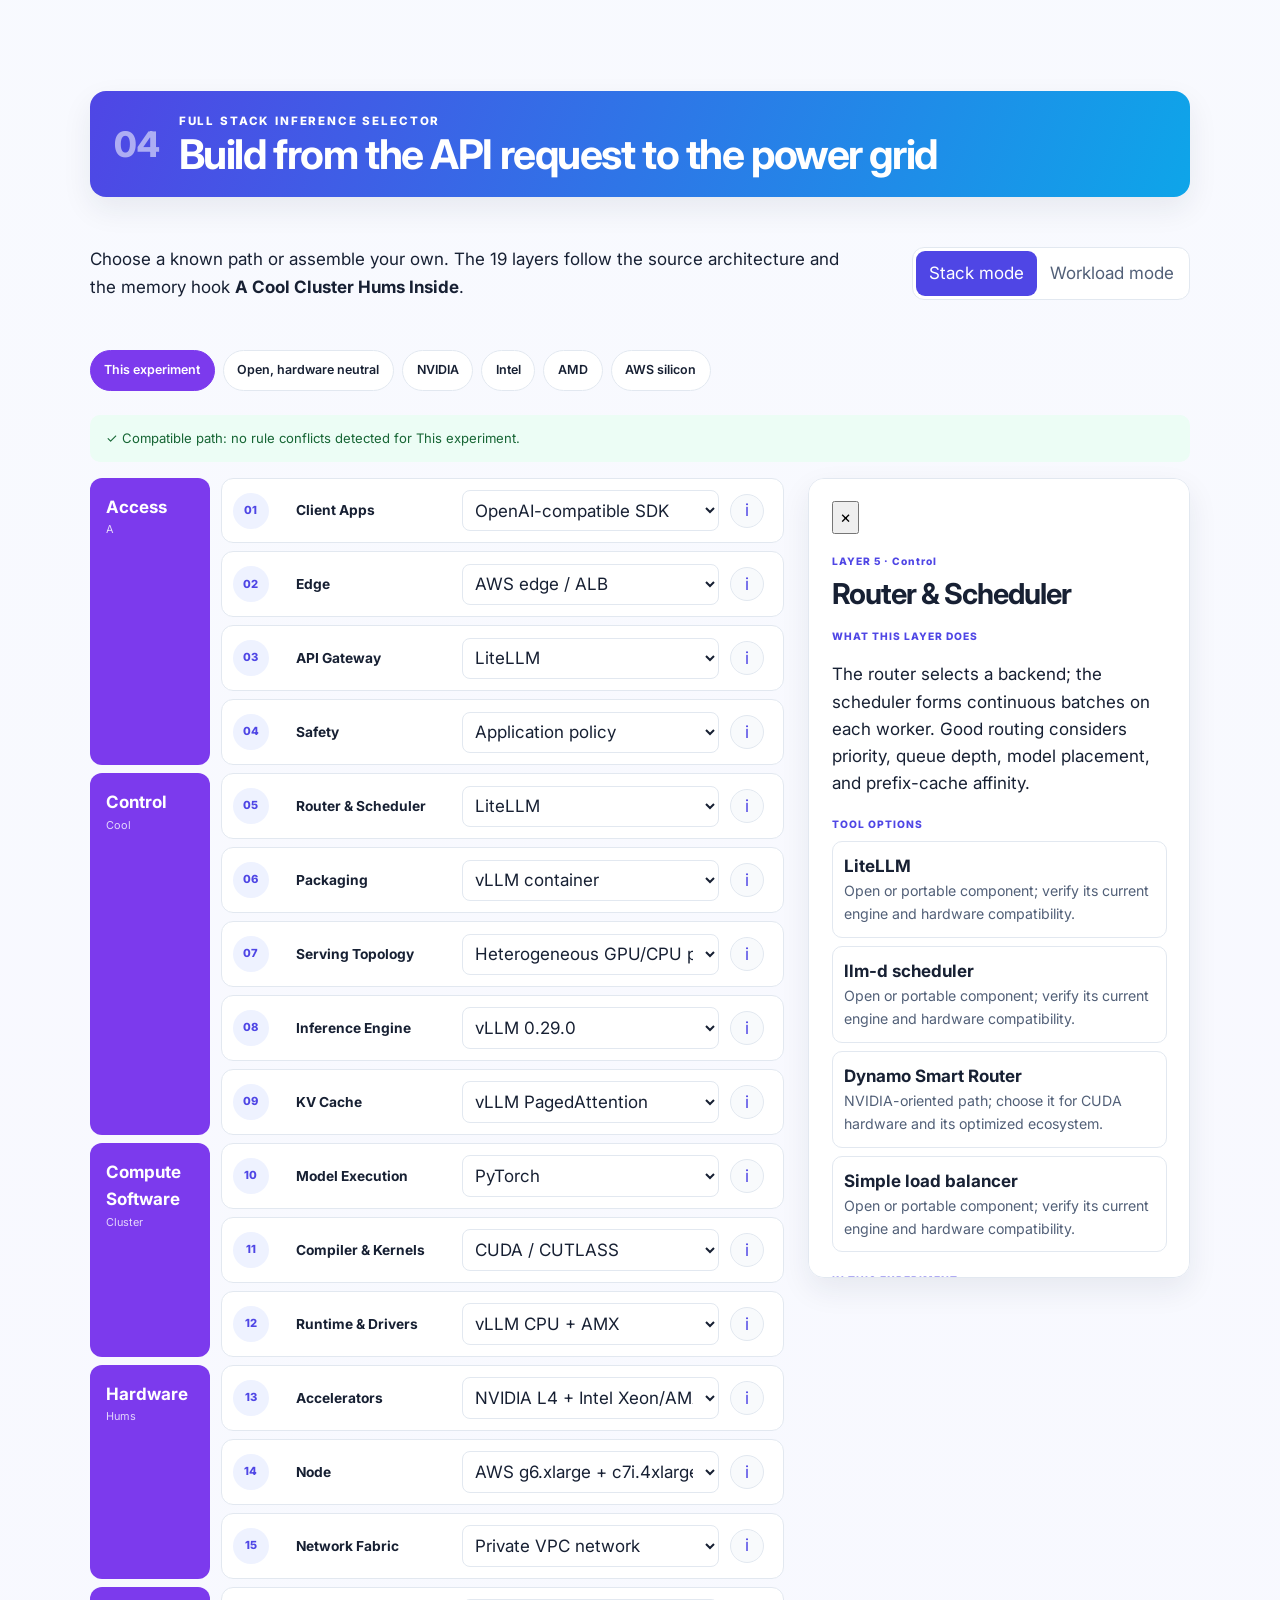
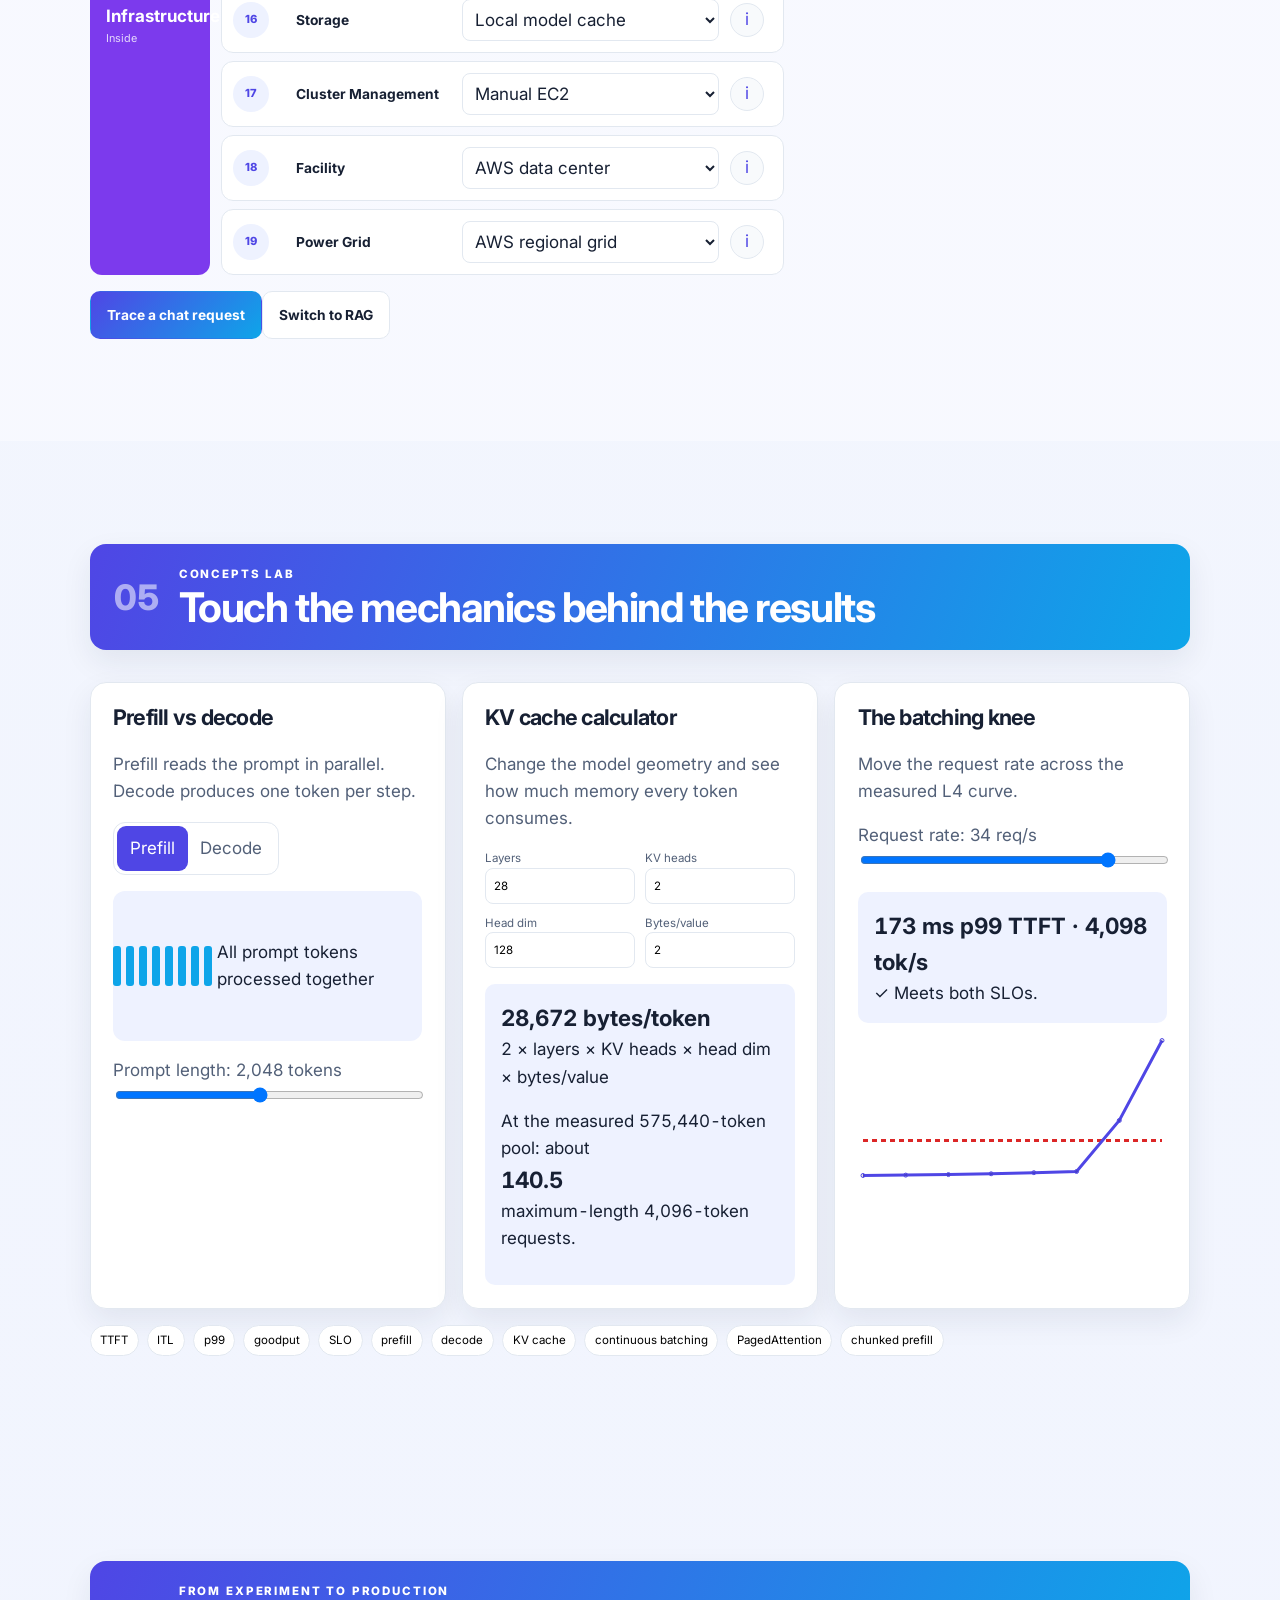
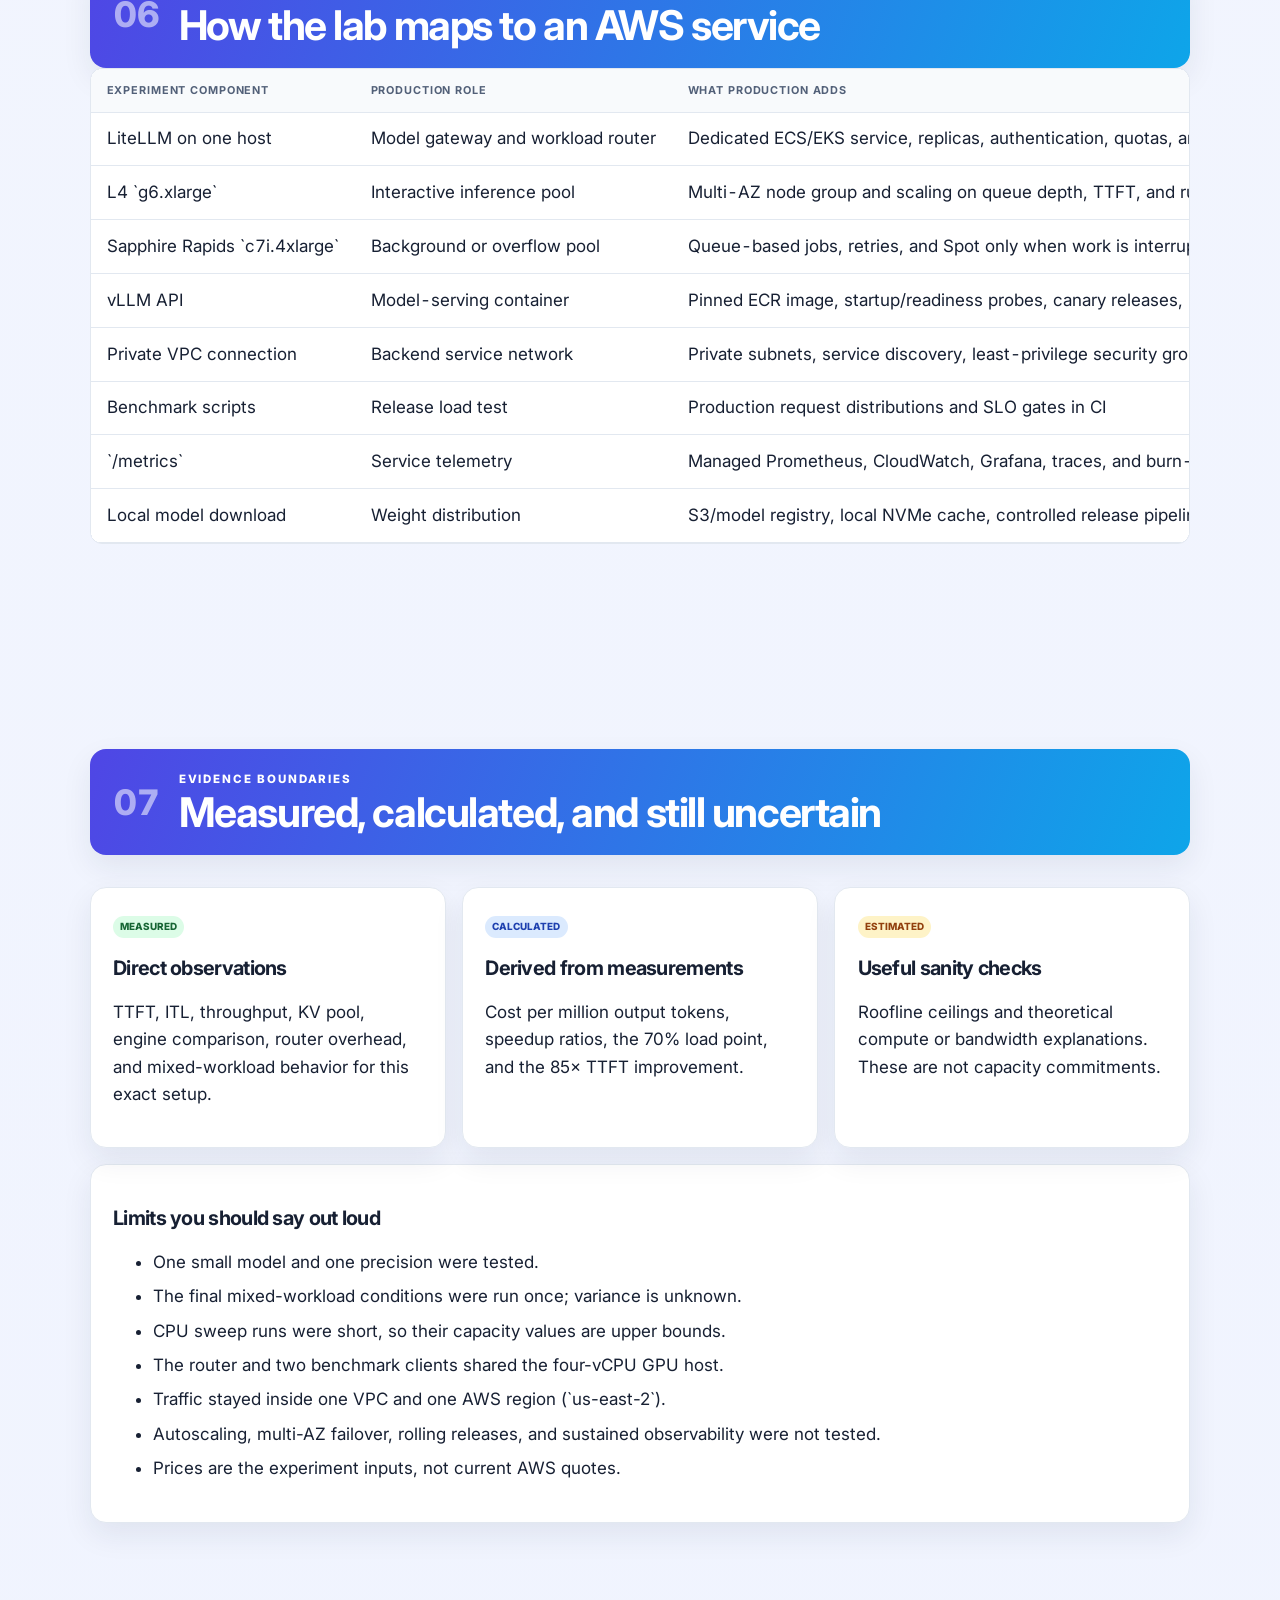
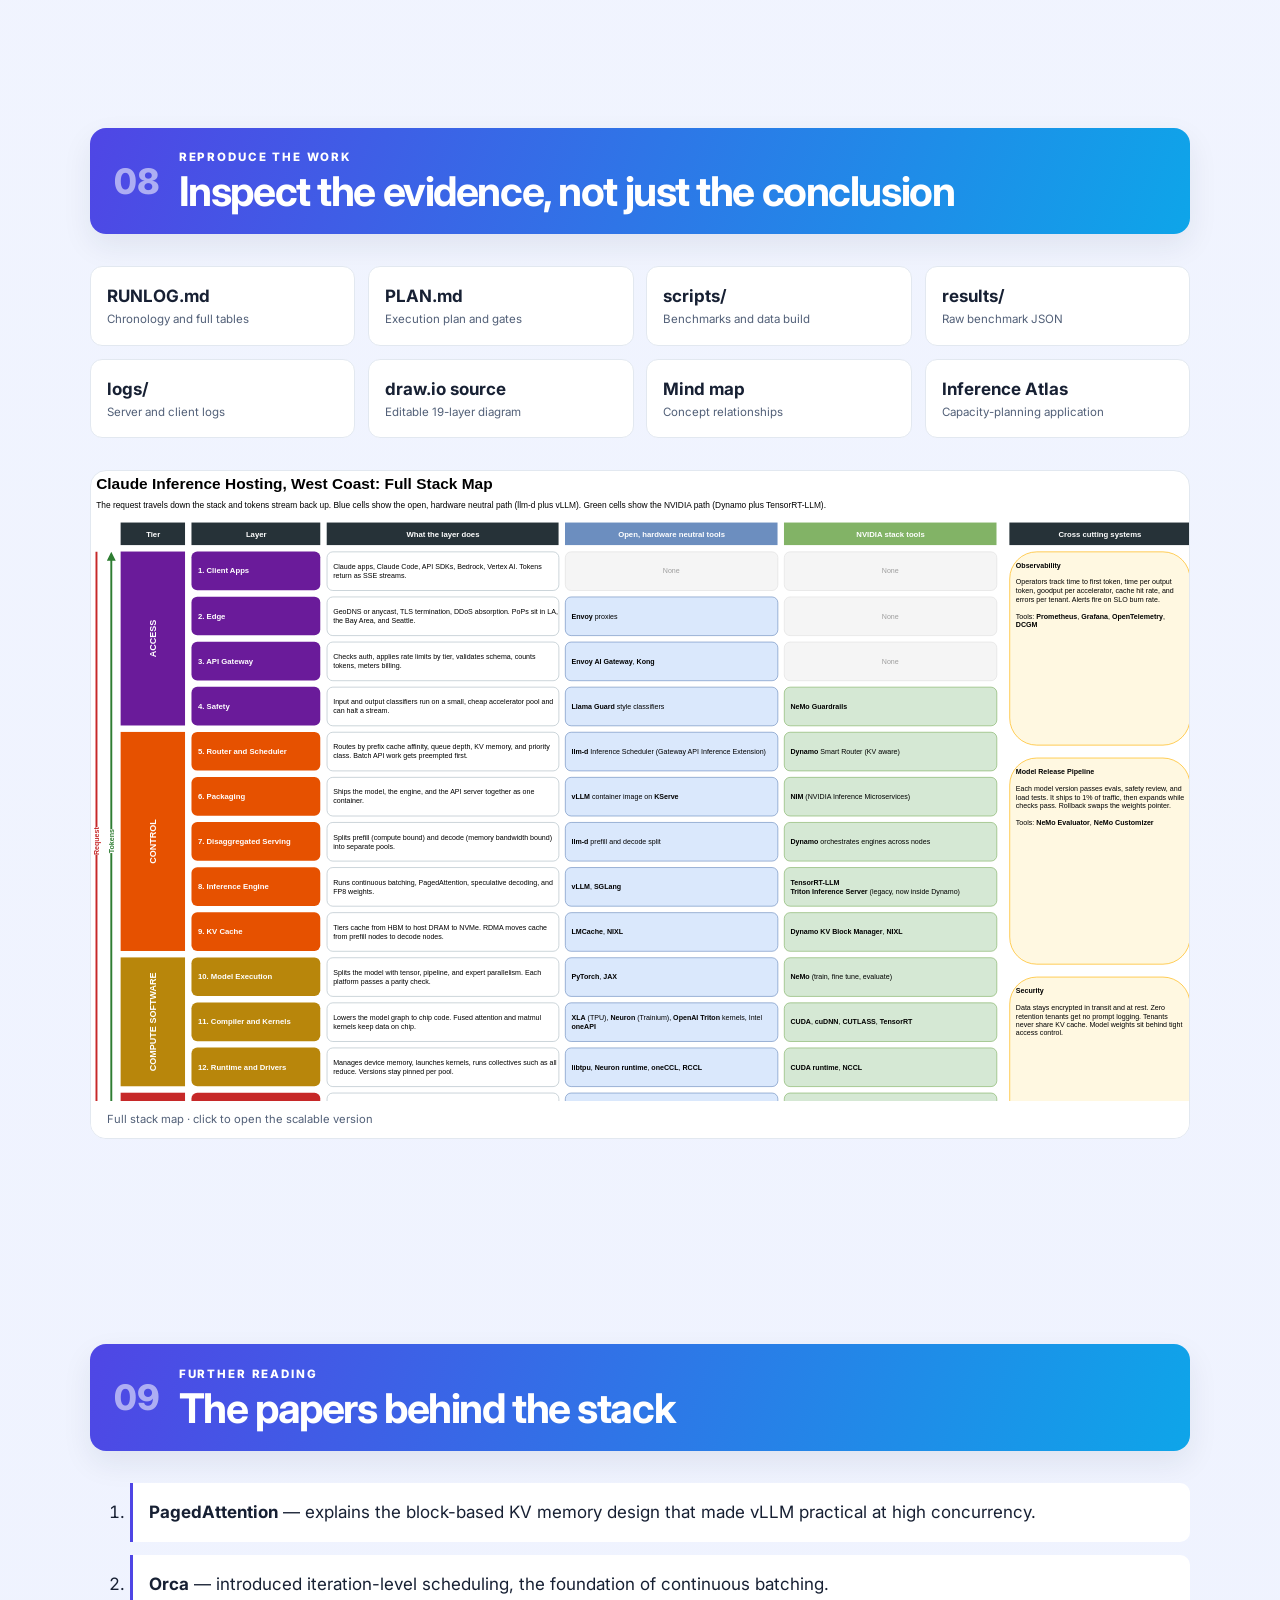
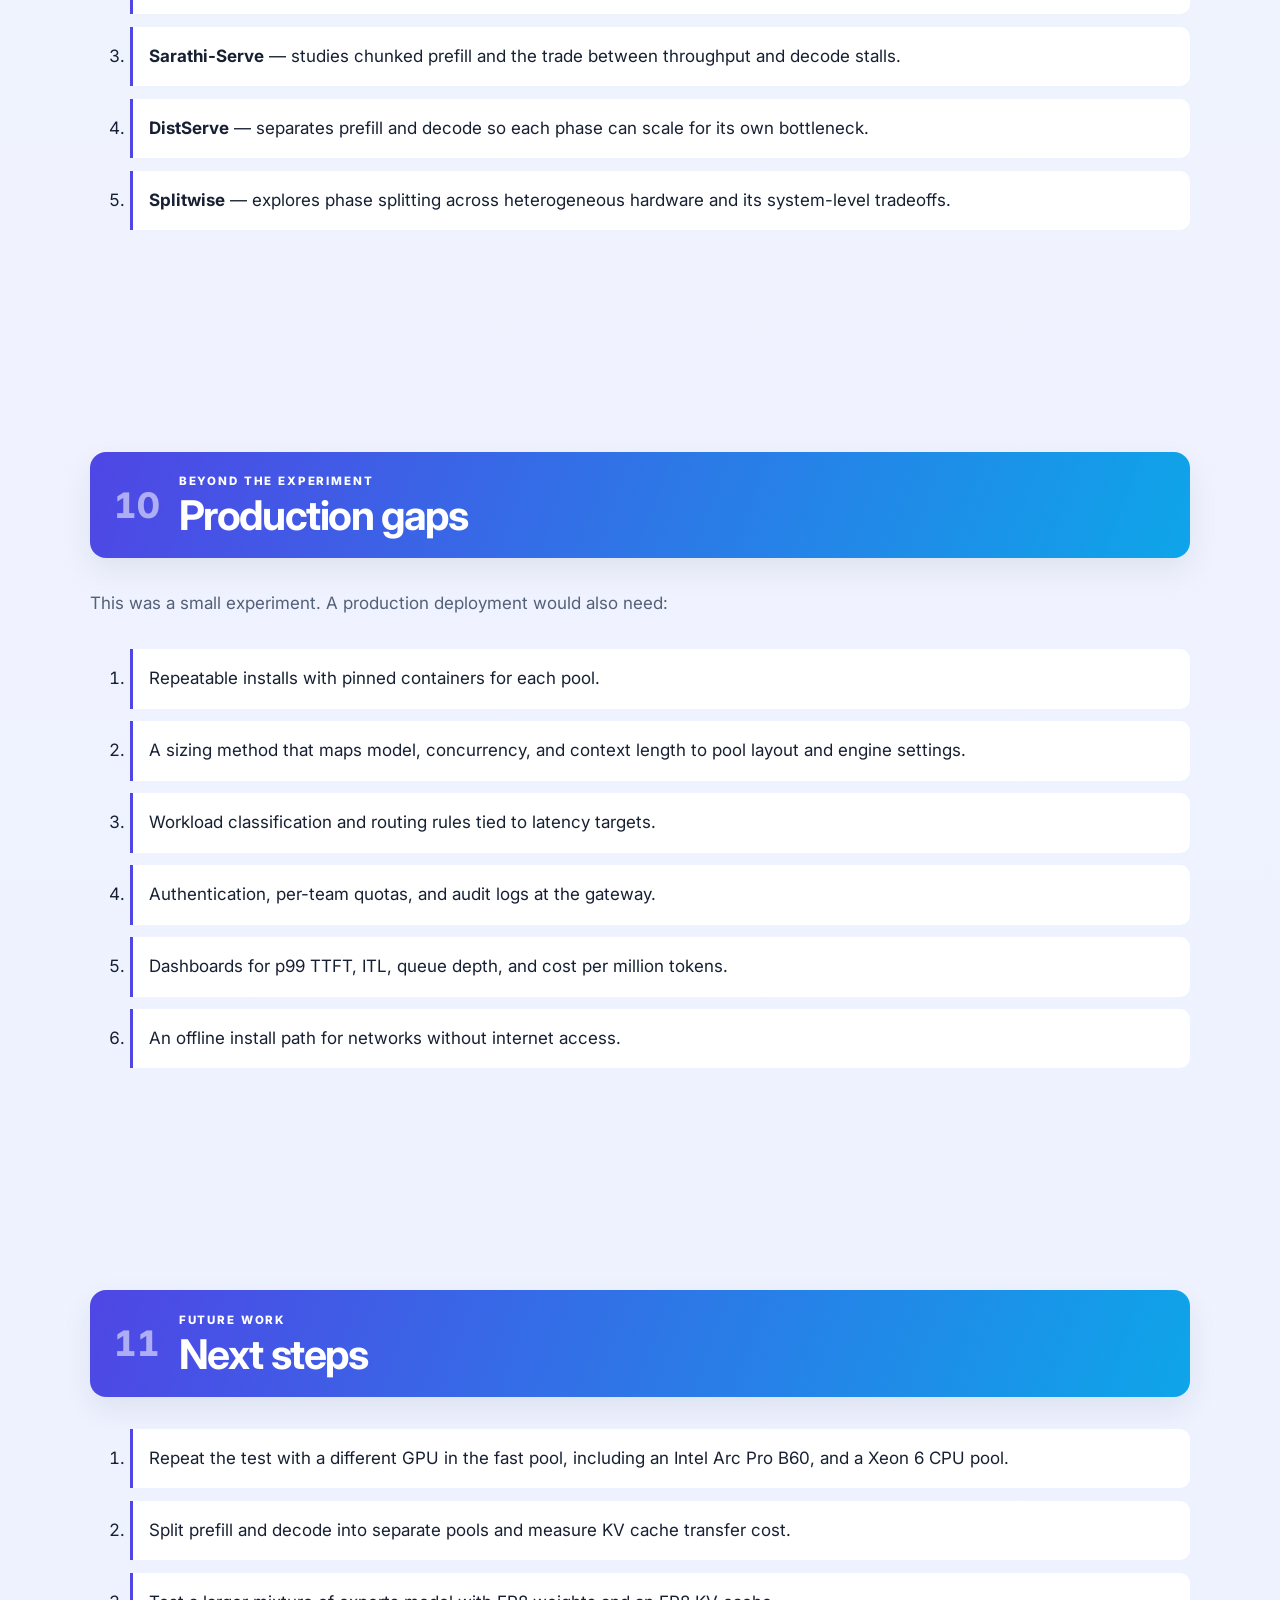
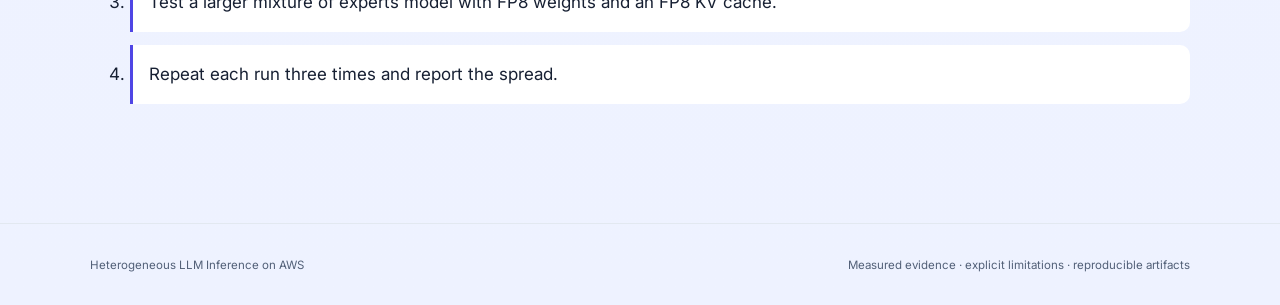
==== commit fc4162b8: "Docs: clarify load, baselines, cost, and run count Co-Authored-By: Claude Opus 5.5 <noreply@anthropi" ====
--- a/docs/index.html
+++ b/docs/index.html
@@ -3,7 +3,7 @@
 <head>
   <meta charset="utf-8">
   <meta name="viewport" content="width=device-width,initial-scale=1">
-  <meta name="description" content="A measured AWS experiment and interactive guide to the complete LLM inference stack, from API request to power grid.">
+  <meta name="description" content="A measured AWS experiment, plus an interactive guide to the full LLM inference stack from API request to power grid.">
   <meta name="theme-color" content="#4f46e5">
   <title>Heterogeneous LLM Inference on AWS</title>
   <link rel="preconnect" href="https://fonts.googleapis.com">
@@ -23,7 +23,7 @@
     <section class="hero" id="top">
       <div class="hero-copy">
         <p class="eyebrow">AWS experiment · Qwen2.5 1.5B · vLLM</p>
-        <h1>Long RAG prompts made chat users wait. <span>A separate CPU pool fixed it.</span></h1>
+        <h1>Long RAG prompts made chat users wait. <span>A separate CPU pool restored chat response time.</span></h1>
         <p class="hero-lede">We served the same model on an NVIDIA L4 and an Intel Sapphire Rapids CPU, then measured what happened when interactive chat and background RAG shared—or stopped sharing—the GPU.</p>
         <div class="hero-actions"><a class="btn primary" href="#system">See the system</a><a class="btn ghost" href="#selector">Build a stack</a><a class="btn ghost" href="https://github.com/abh2050/heterogeneous-llm-inference-on-aws">GitHub repository</a></div>
       </div>
@@ -36,14 +36,15 @@
 
     <section class="section" id="results">
       <header class="section-header"><span>00</span><div><p>THE RESULT</p><h2>Routing by service target protected chat latency</h2></div></header>
-      <div class="section-intro"><p>Can routing by service target, with interactive chat on a GPU pool and long-prompt RAG on a CPU pool, protect chat latency when both workloads arrive at once?</p><p><strong>Result:</strong> A small amount of RAG traffic on the shared GPU pushed chat p99 time to first token from 91 ms to 24.7 seconds. Routing RAG to the CPU pool brought it back to 289 ms, with chat throughput nearly unchanged.</p></div>
+      <div class="section-intro"><p>Can routing by service target, with interactive chat on a GPU pool and long-prompt RAG on a CPU pool, protect chat latency when both workloads arrive at once?</p><p><strong>Result:</strong> A small amount of RAG traffic (0.75 RAG requests per second alongside 24 chat requests per second) on the shared GPU pushed chat p99 time to first token from 91 ms to 24.7 seconds. Routing RAG to the CPU pool brought it back to 289 ms, with chat throughput nearly unchanged.</p></div>
       <div class="table-wrap"><table><thead><tr><th>Run</th><th>Chat p99 TTFT</th><th>Chat p99 ITL</th><th>Chat output tok/s</th></tr></thead><tbody><tr><td>Chat alone on GPU</td><td>91 ms</td><td>30.2 ms</td><td>2,971</td></tr><tr><td>RAG shared on GPU</td><td>24,702 ms</td><td>203.7 ms</td><td>2,009</td></tr><tr><td>RAG routed to CPU</td><td>289 ms</td><td>112.0 ms</td><td>2,942</td></tr></tbody></table></div>
-      <div class="evidence-grid result-notes"><article><p>The CPU pool was not faster or cheaper per token. It helped by isolating a delay-tolerant workload from interactive traffic.</p></article><article><p><strong>Hardware:</strong> GPU pool on an AWS g6.xlarge (NVIDIA L4, 24 GB). CPU pool on an AWS c7i.4xlarge (Intel Xeon, Sapphire Rapids) running vLLM's CPU backend with AMX.</p></article></div>
+      <div class="section-intro"><p><em>(single run)</em></p><p>Chat runs at 24 requests per second, about 70 percent of the 34 requests per second sustained capacity at the SLO, so its throughput is lower than the 5,011 tok/s saturation figure.</p></div>
+      <div class="evidence-grid result-notes"><article><p>The CPU pool was not faster or cheaper per token. It helped by isolating a delay-tolerant workload from interactive traffic.</p><p>Calculated cost was about $0.055 per million output tokens on the GPU pool (sustained chat capacity at the SLO) and about $0.78 on the CPU pool (TTFT-only chat capacity).</p></article><article><p><strong>Hardware:</strong> GPU pool on an AWS g6.xlarge (NVIDIA L4, 24 GB). CPU pool on an AWS c7i.4xlarge (Intel Xeon, Sapphire Rapids) running vLLM's CPU backend with AMX.</p></article></div>
     </section>
 
     <section class="section" id="internals">
       <header class="section-header"><span>01</span><div><p>ROUTER, SCHEDULER, KV CACHE</p><h2>Serving internals exercised</h2></div></header>
-      <div class="table-wrap wrap-cells"><table><thead><tr><th>Component</th><th>Role</th><th>Setting or result in this experiment</th></tr></thead><tbody><tr><td>Router</td><td>Maps model names to pools behind one OpenAI-compatible API</td><td>LiteLLM; about 17 ms added at p50 TTFT</td></tr><tr><td>Scheduler</td><td>Chooses which requests run together each step</td><td>Capping <code>--max-num-seqs</code> at 16 improved p99 ITL to 16.9 ms but cut throughput from 5,011 to 1,063 tok/s</td></tr><tr><td>KV cache</td><td>Holds per-request attention state in paged blocks</td><td>Halving the pool from 575,440 to 272,832 tokens did not affect chat, because short prompts never filled it</td></tr><tr><td>Model</td><td>Weights and precision</td><td>Qwen2.5 1.5B Instruct, BF16, 4,096-token max length</td></tr><tr><td>Kernels</td><td>Hardware backend</td><td>CUDA on the L4; CPU backend with AMX on Sapphire Rapids</td></tr></tbody></table></div>
+      <div class="table-wrap wrap-cells"><table><thead><tr><th>Component</th><th>Role</th><th>Setting or result in this experiment</th></tr></thead><tbody><tr><td>Router</td><td>Maps model names to pools behind one OpenAI-compatible API</td><td>LiteLLM; about 17 ms added at p50 TTFT</td></tr><tr><td>Scheduler</td><td>Chooses which requests run together each step</td><td>Capping <code>--max-num-seqs</code> at 16 improved p99 ITL to 16.9 ms but cut throughput to 1,063 tok/s; baseline at saturation was 5,011 tok/s</td></tr><tr><td>KV cache</td><td>Holds per-request attention state in paged blocks</td><td>Halving the pool from 575,440 to 272,832 tokens did not affect chat, because short prompts never filled it</td></tr><tr><td>Model</td><td>Weights and precision</td><td>Qwen2.5 1.5B Instruct, BF16, 4,096-token max length</td></tr><tr><td>Kernels</td><td>Hardware backend</td><td>CUDA on the L4; CPU backend with AMX on Sapphire Rapids</td></tr></tbody></table></div>
       <div class="section-intro"><p>Scheduler and memory tuning was tested on chat alone. The interference came from long-prompt prefill competing with chat decode on the same GPU, and separating the workloads removed it.</p></div>
     </section>
 
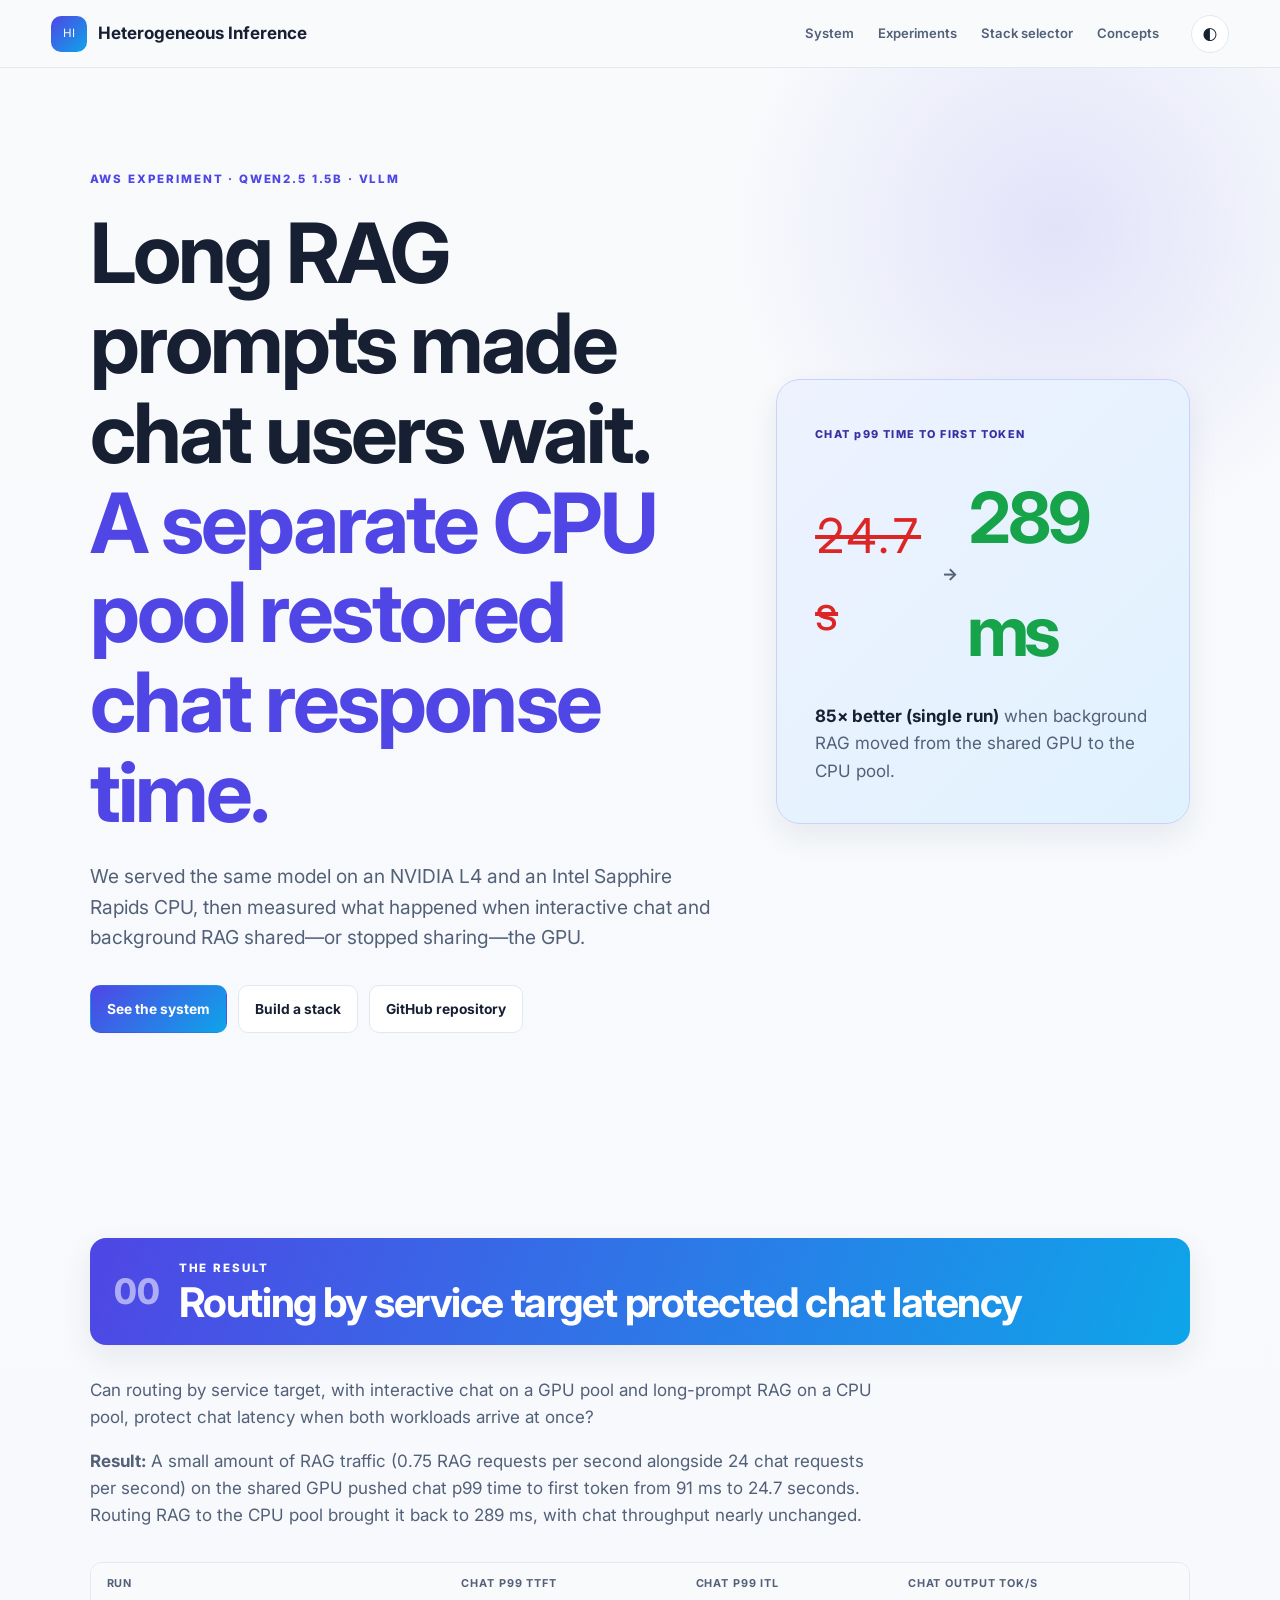
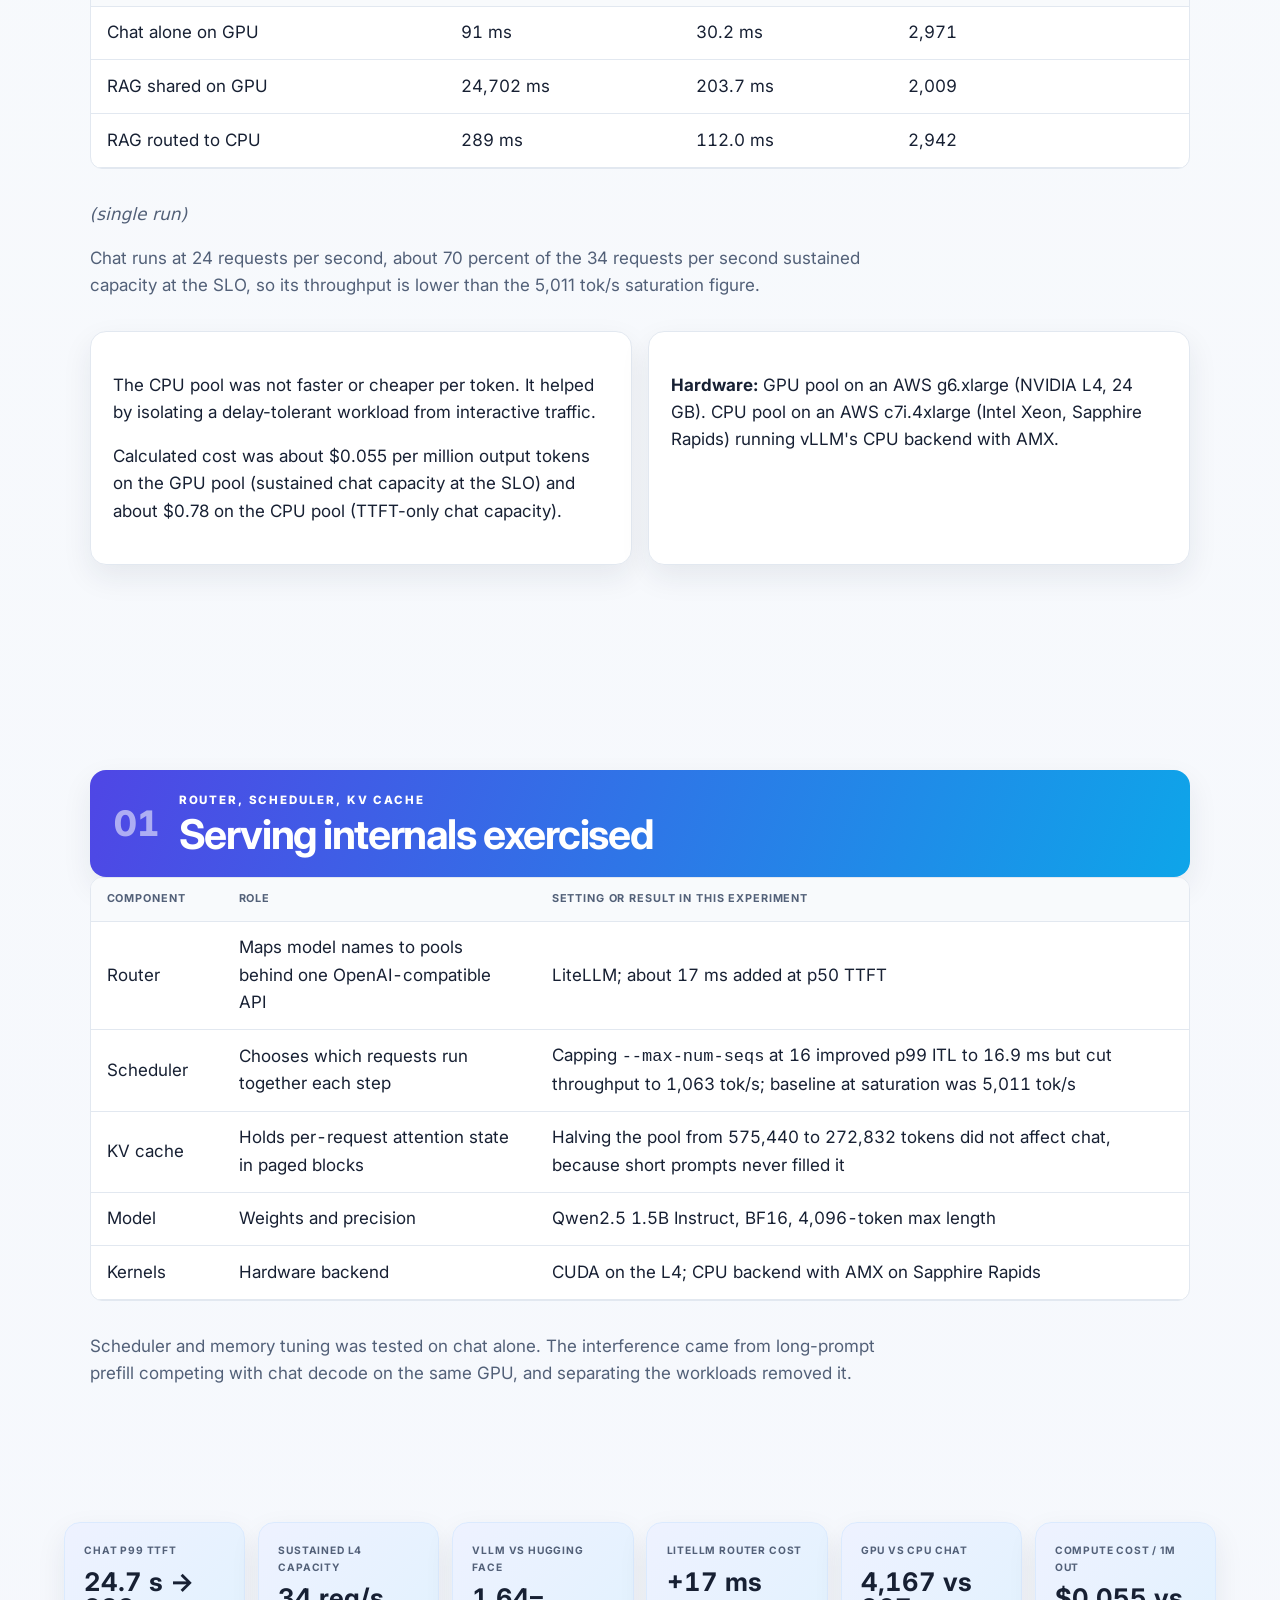
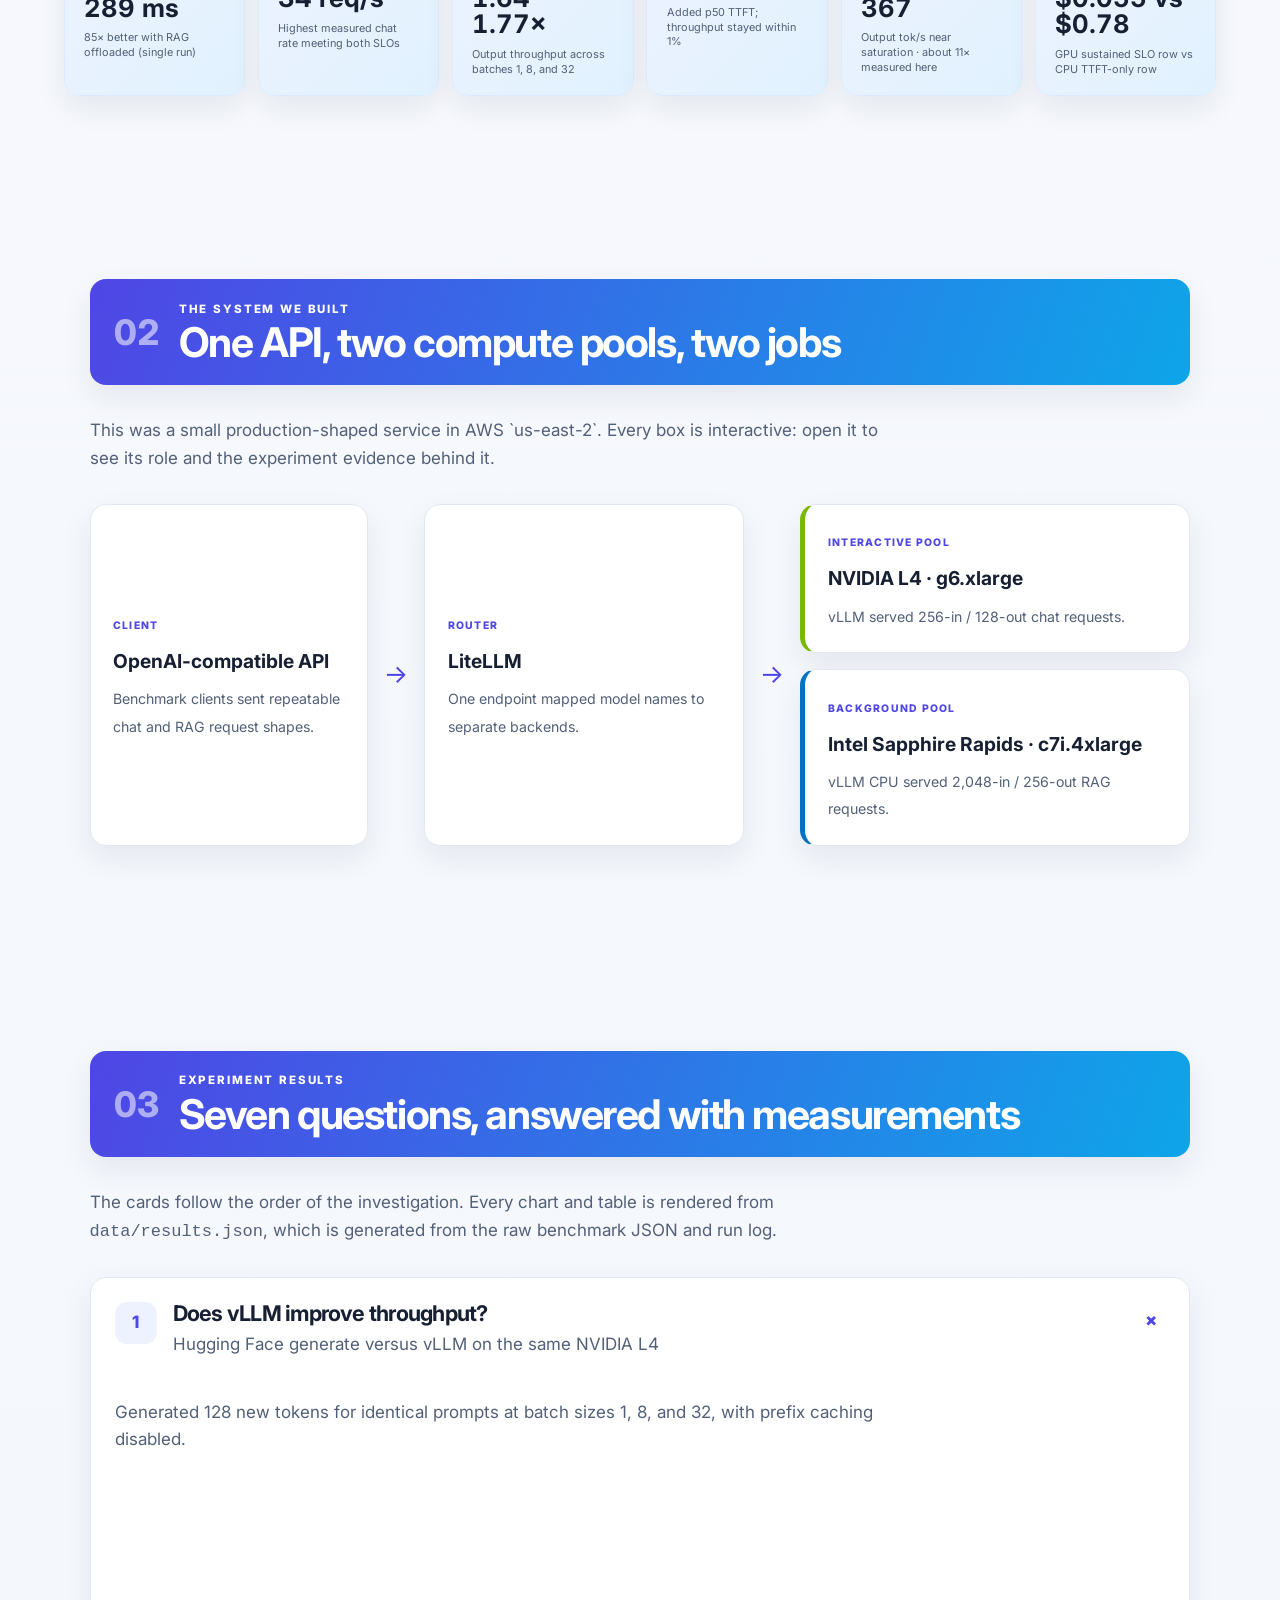
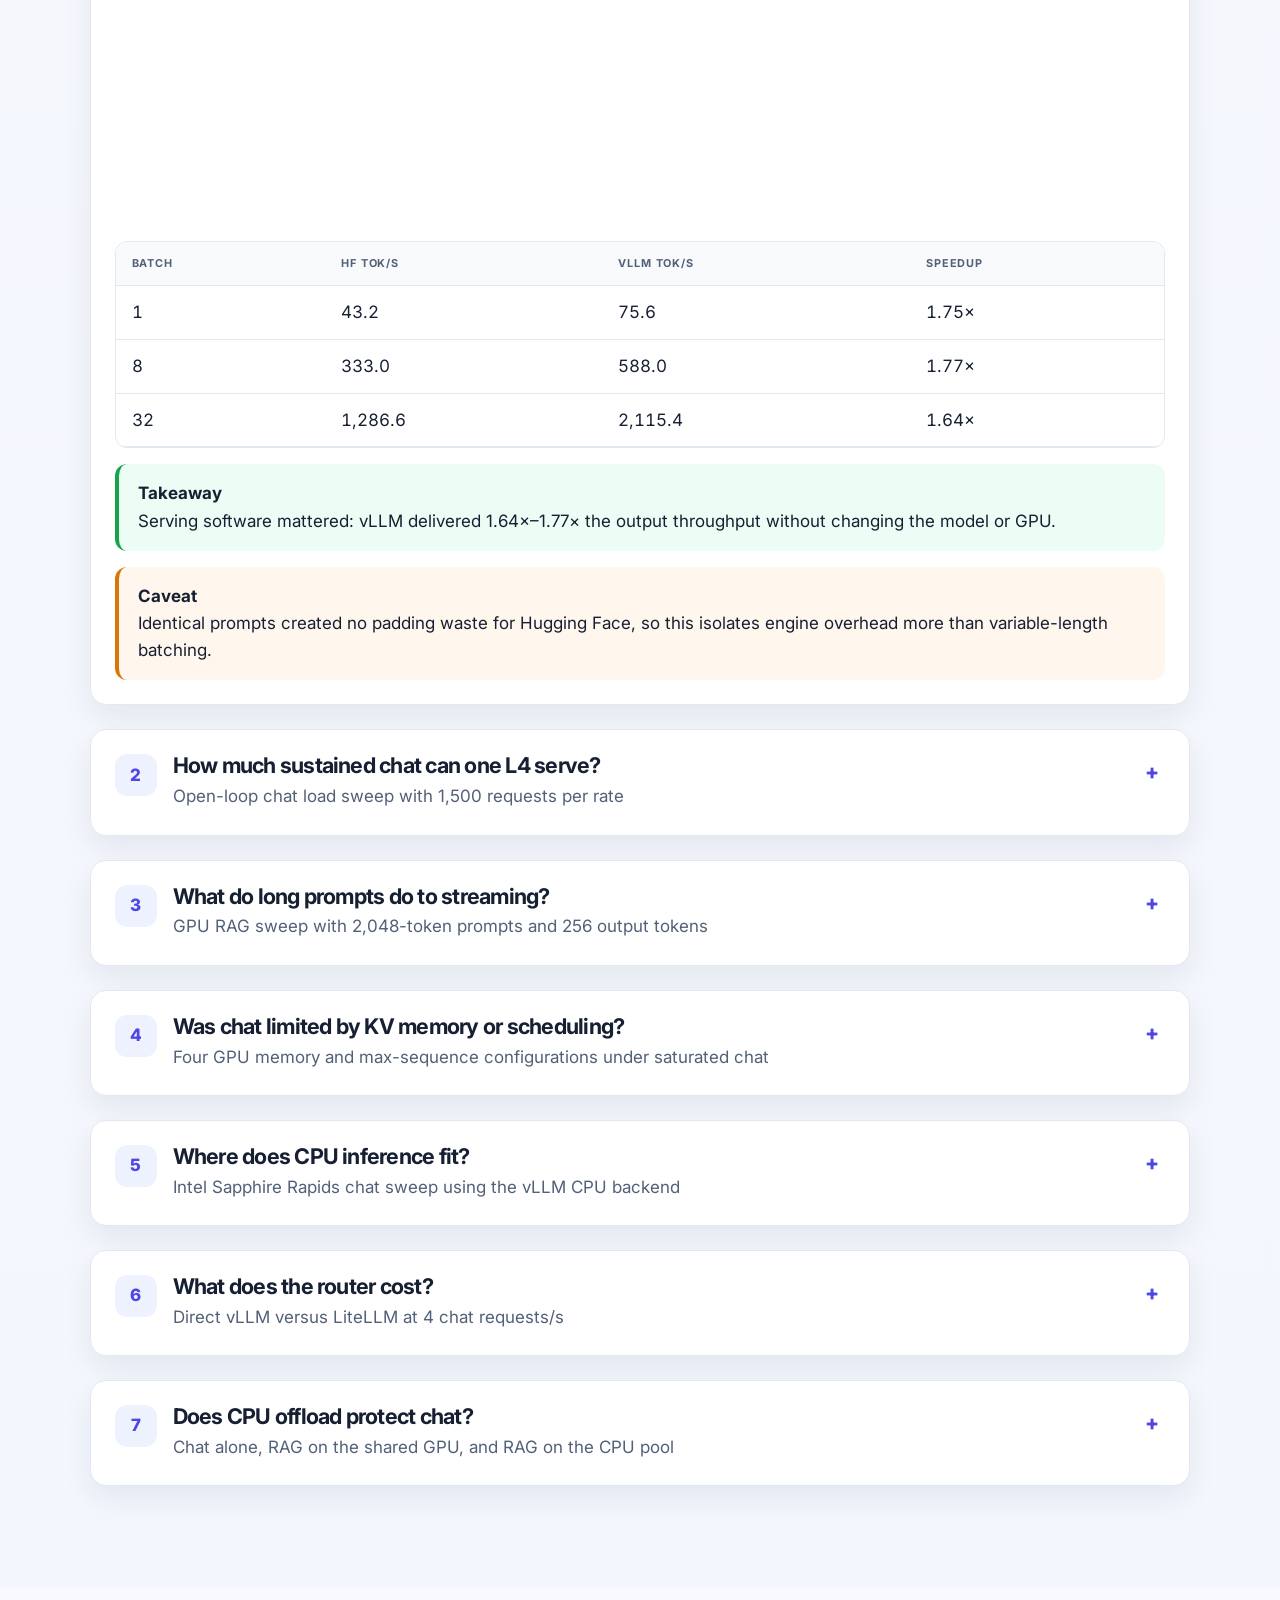
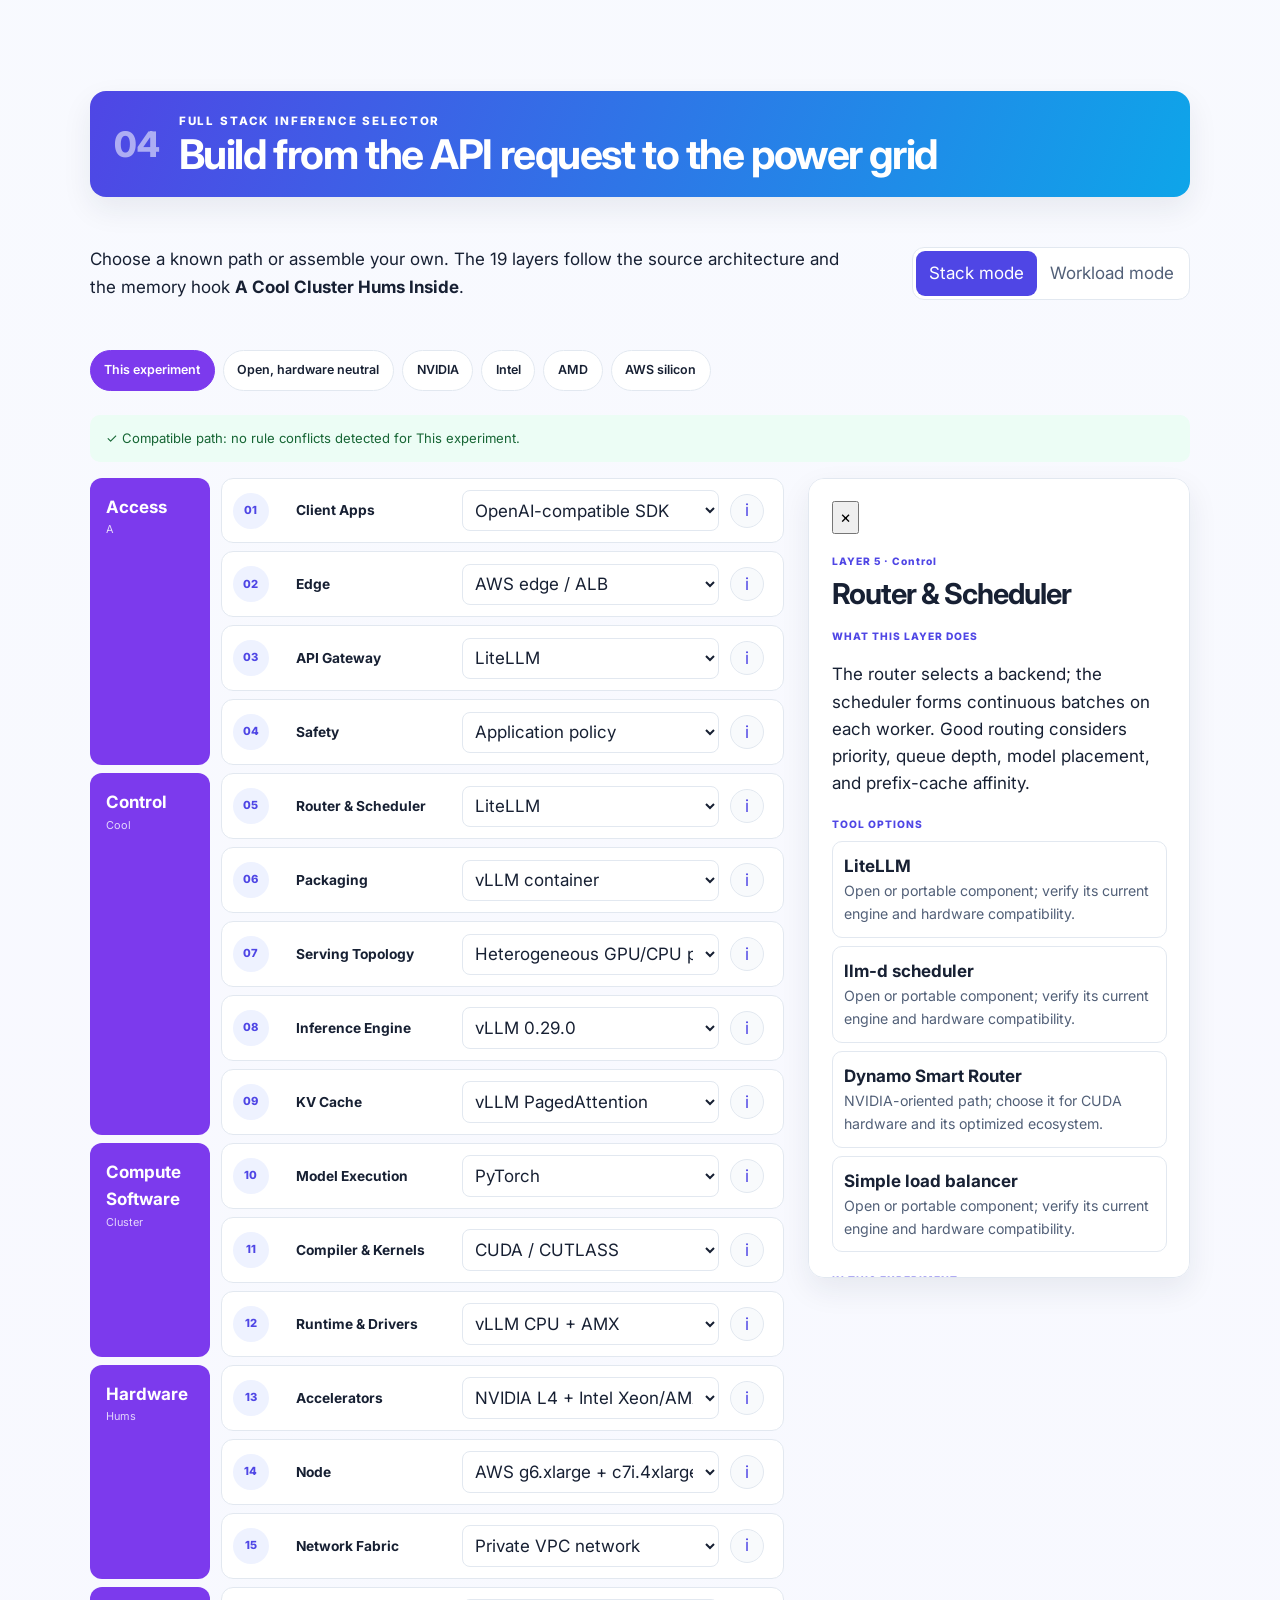
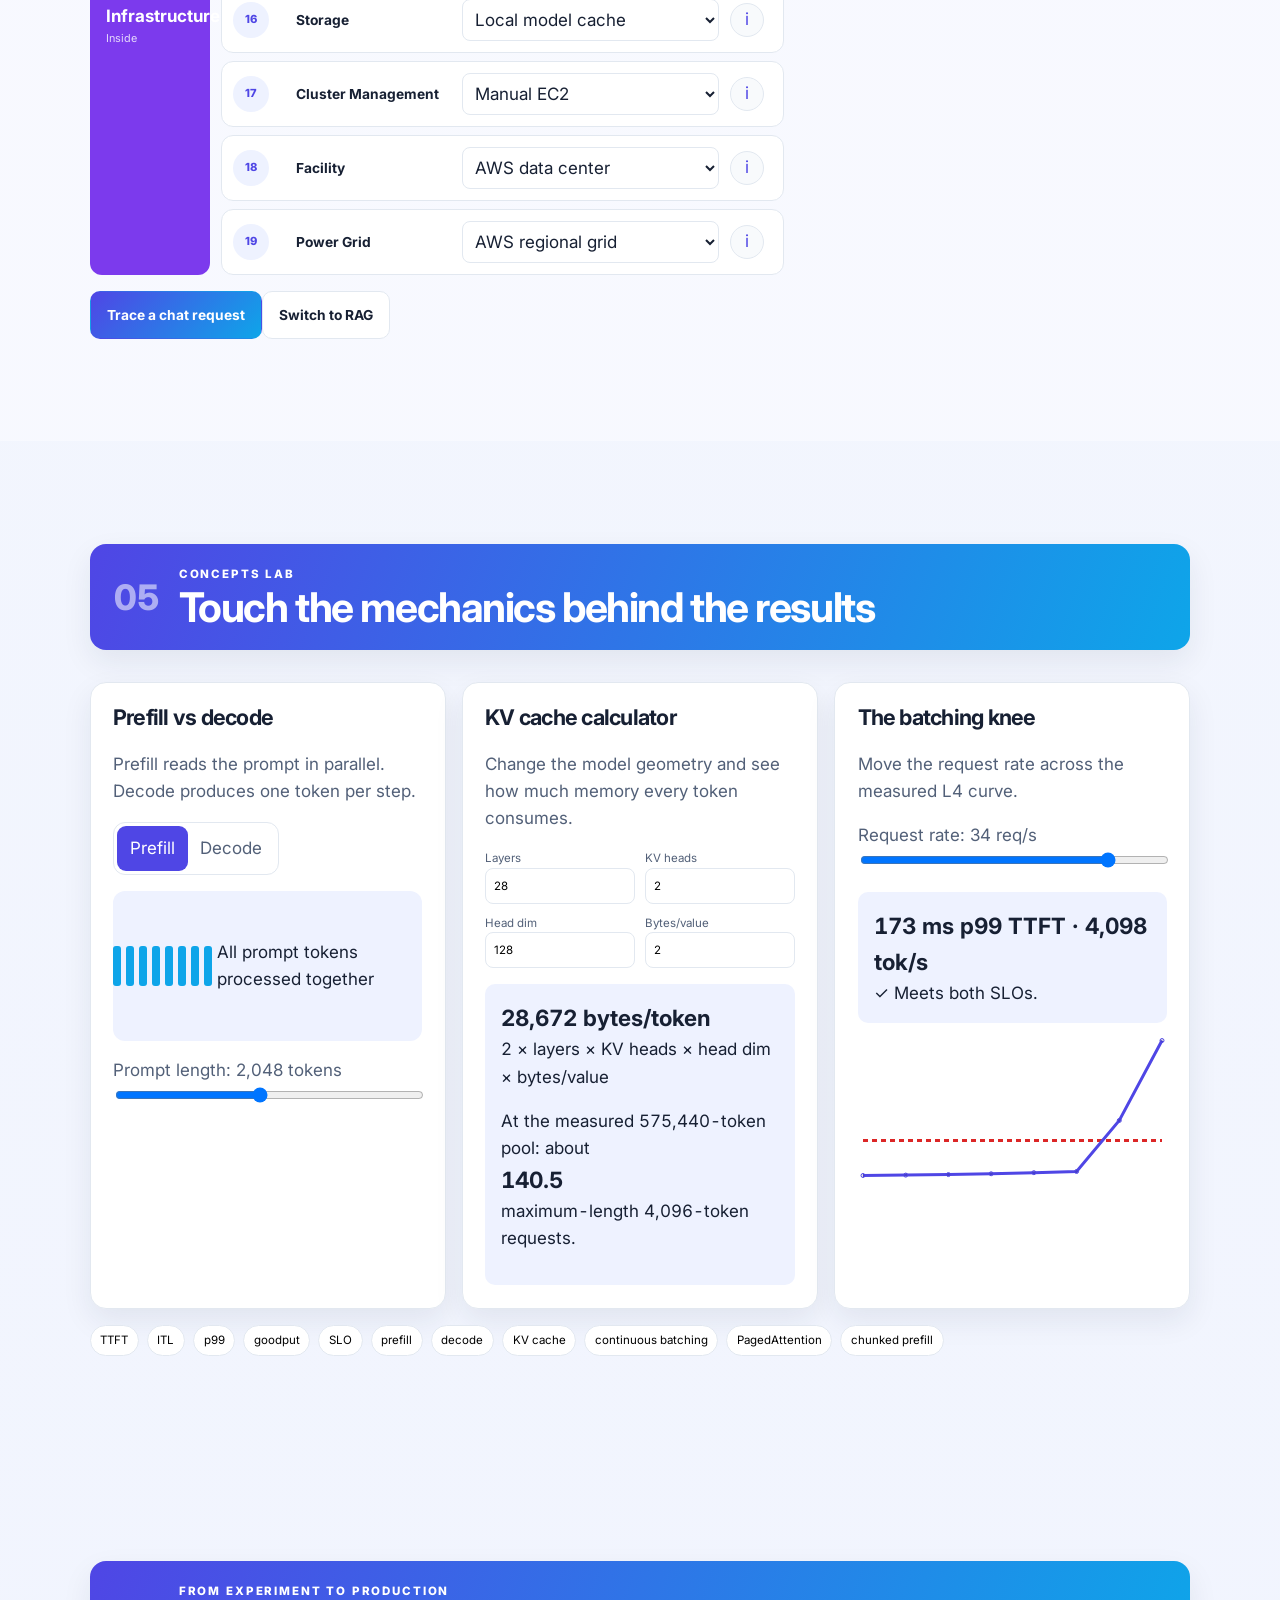
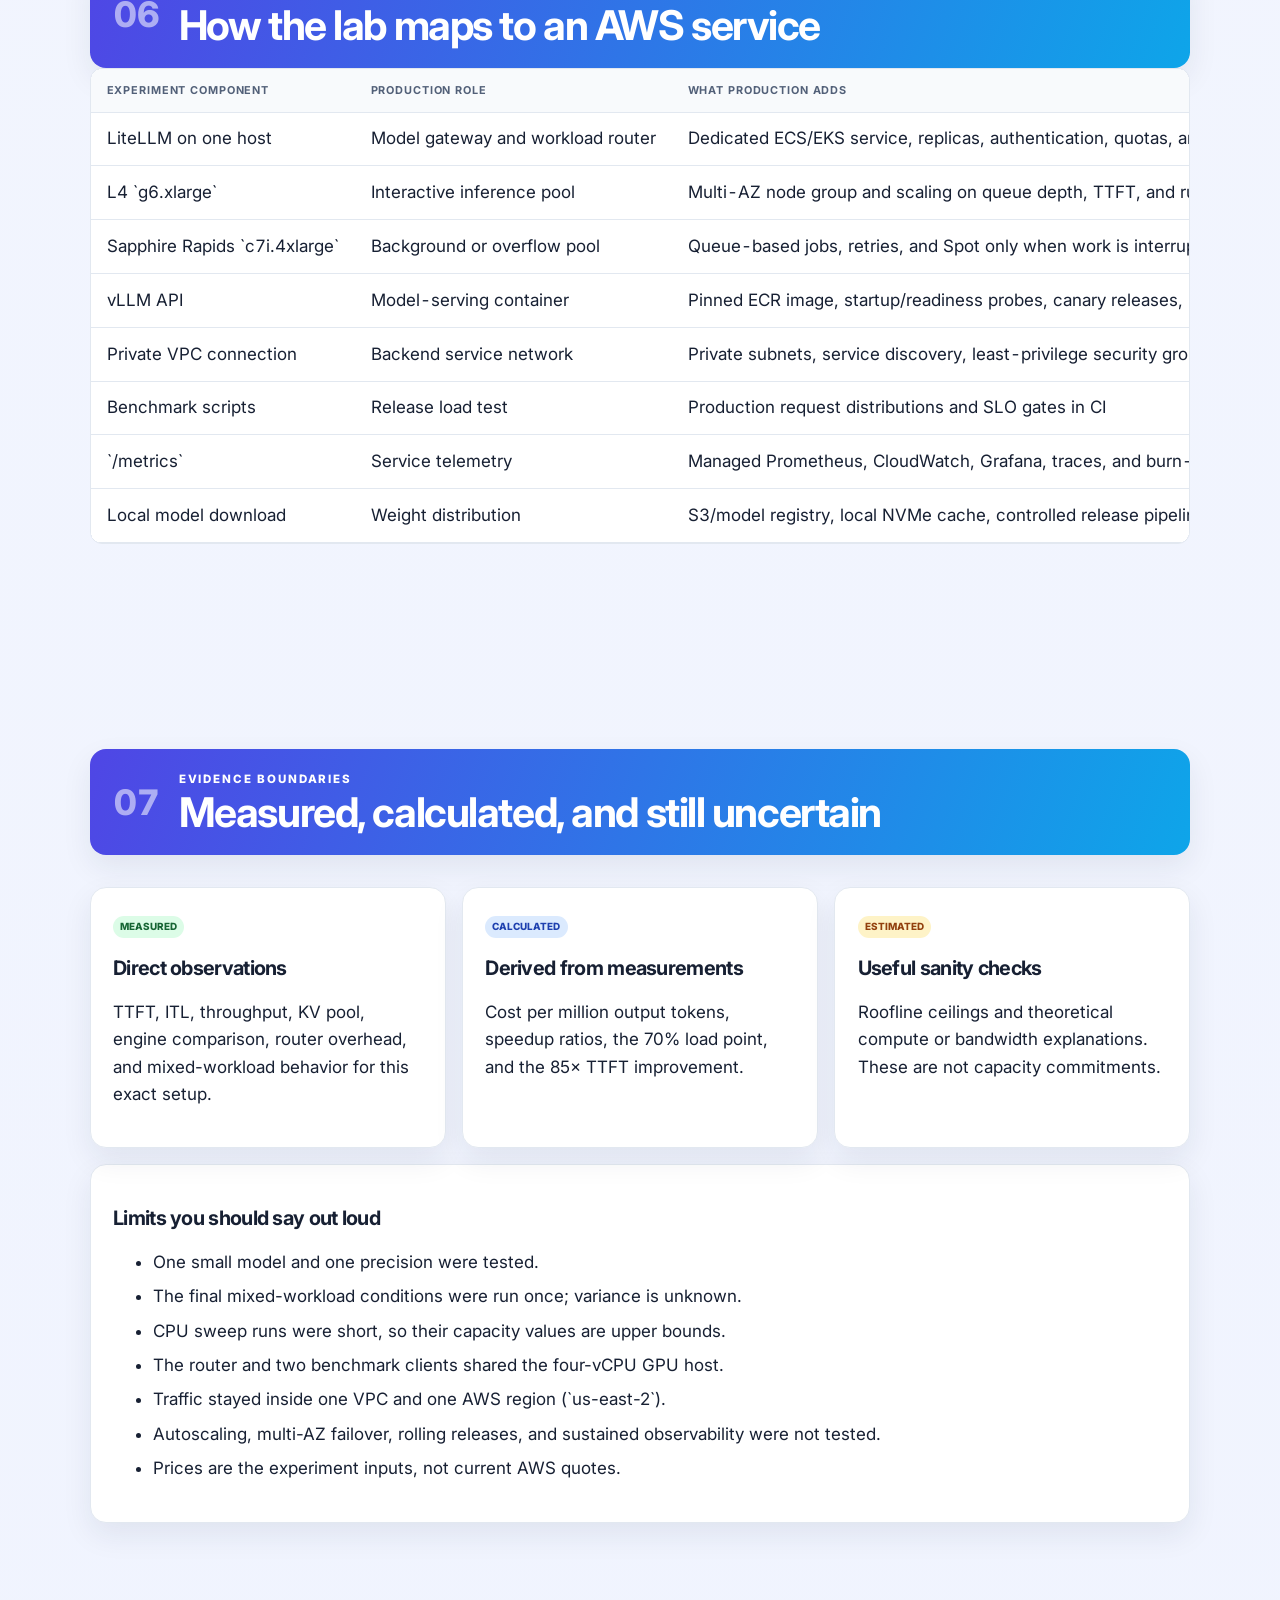
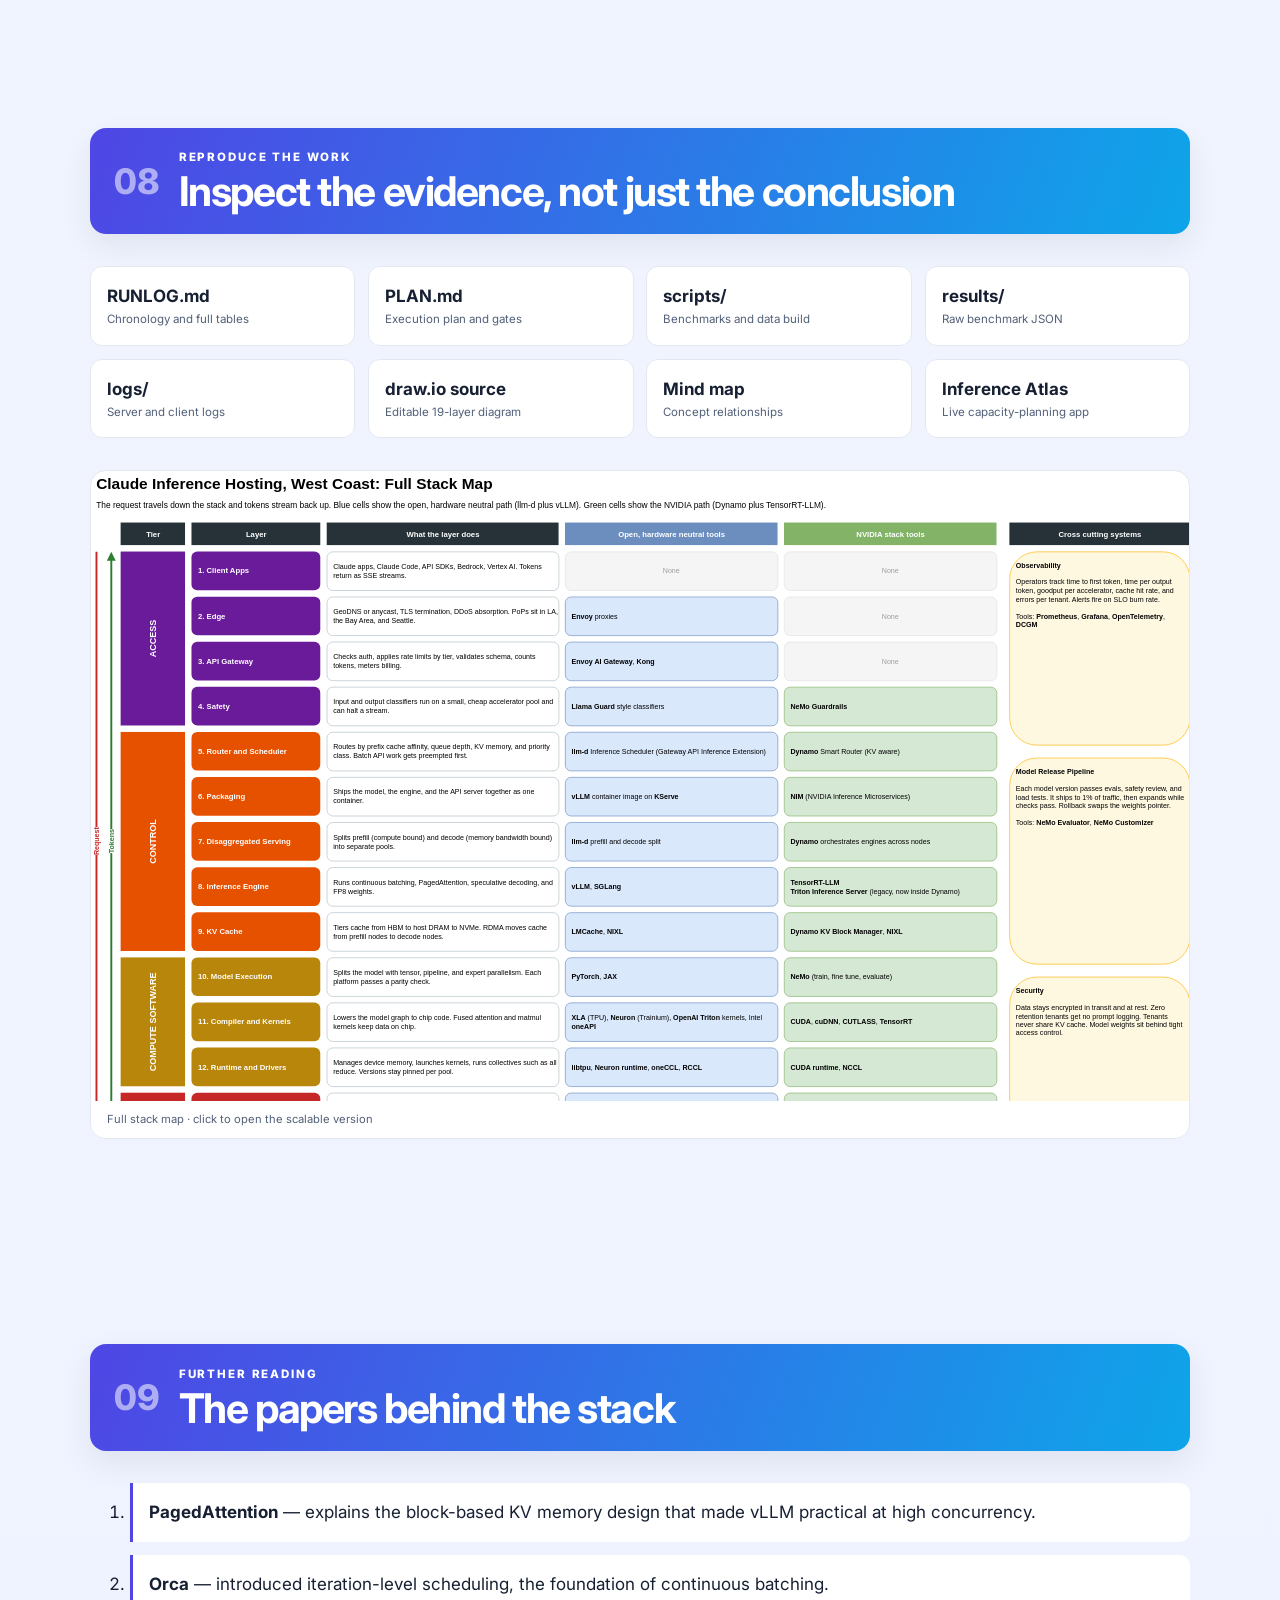
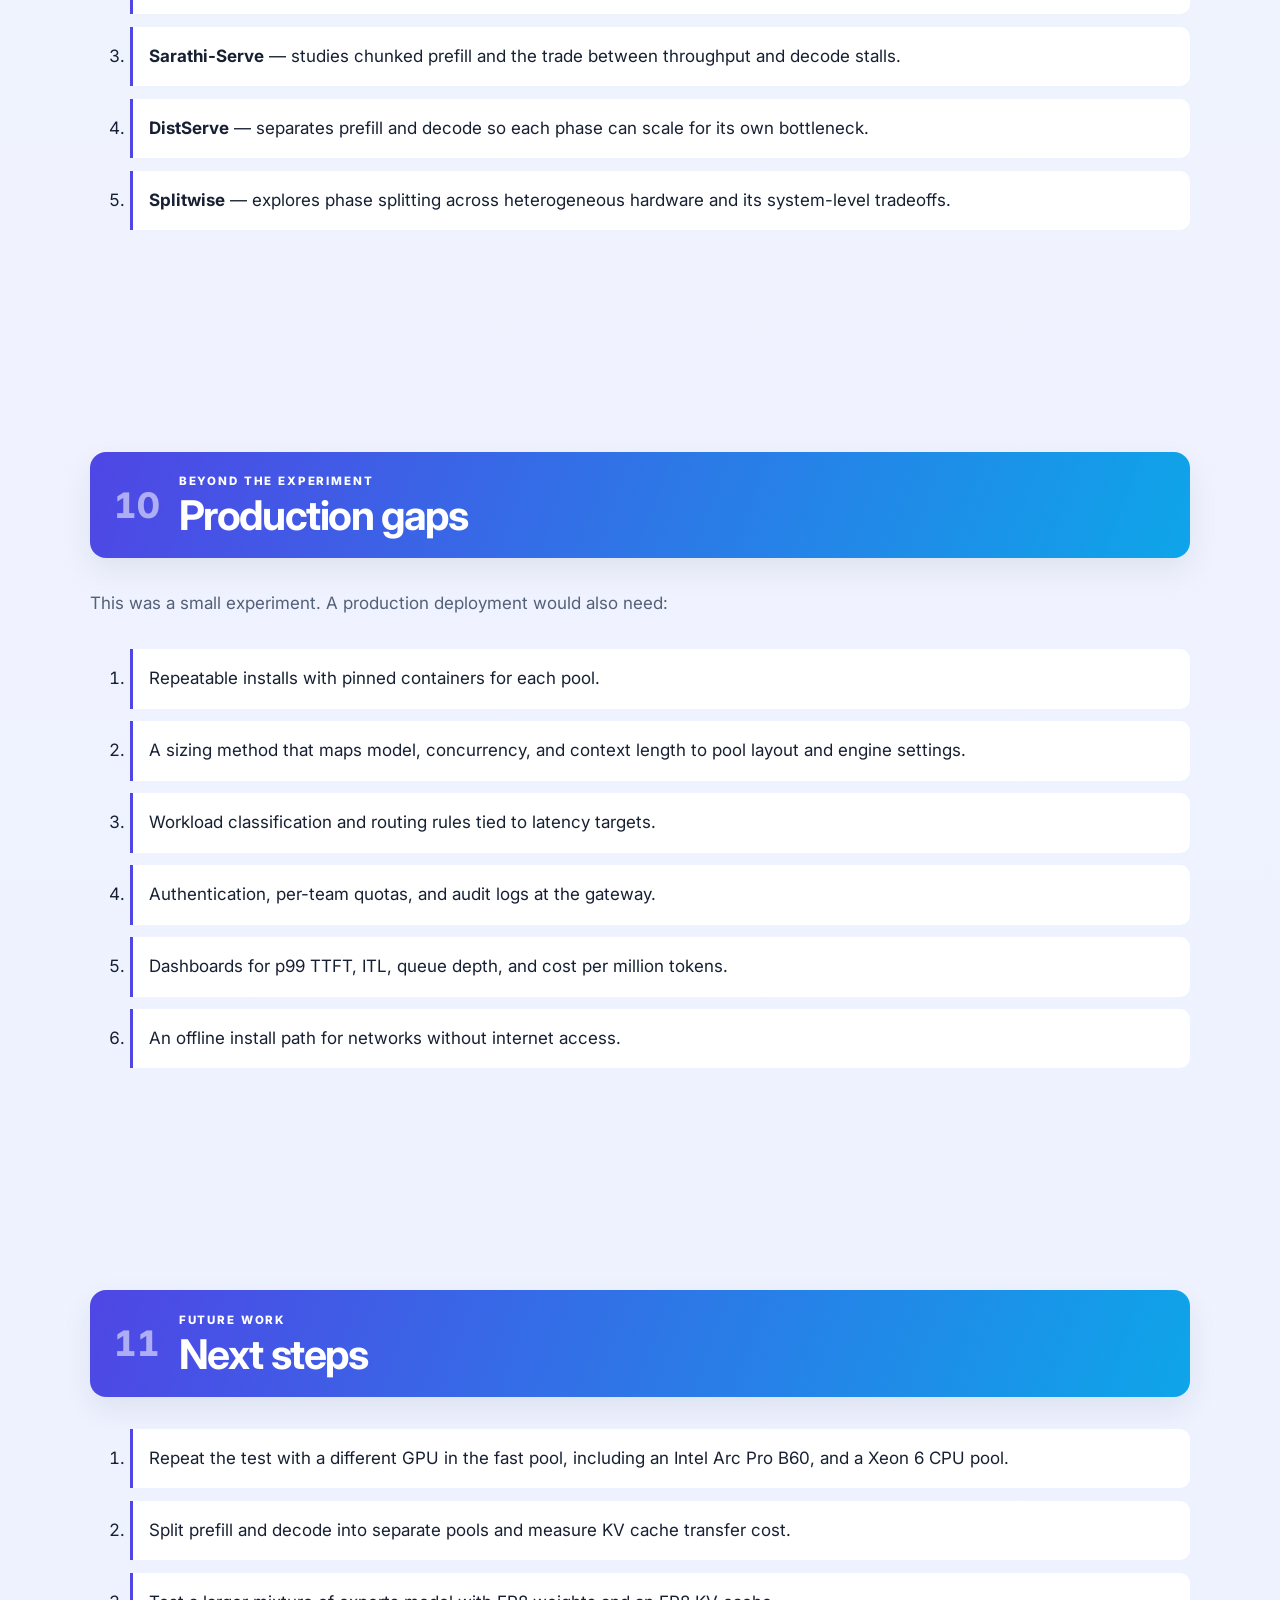
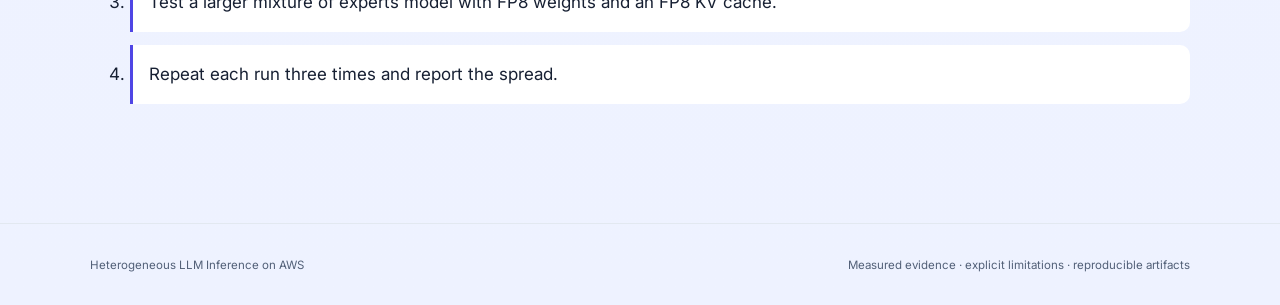
==== commit dbf21da8: "Atlas: faster first load, sticky result summary, layout fixes; link the live app Co-Authored-By: Cla" ====
--- a/docs/index.html
+++ b/docs/index.html
@@ -111,7 +111,7 @@
 
     <section class="section" id="reproduce">
       <header class="section-header"><span>08</span><div><p>REPRODUCE THE WORK</p><h2>Inspect the evidence, not just the conclusion</h2></div></header>
-      <div class="resource-grid"><a href="https://github.com/abh2050/heterogeneous-llm-inference-on-aws/blob/main/RUNLOG.md"><strong>RUNLOG.md</strong><span>Chronology and full tables</span></a><a href="https://github.com/abh2050/heterogeneous-llm-inference-on-aws/blob/main/PLAN.md"><strong>PLAN.md</strong><span>Execution plan and gates</span></a><a href="https://github.com/abh2050/heterogeneous-llm-inference-on-aws/tree/main/scripts"><strong>scripts/</strong><span>Benchmarks and data build</span></a><a href="https://github.com/abh2050/heterogeneous-llm-inference-on-aws/tree/main/results"><strong>results/</strong><span>Raw benchmark JSON</span></a><a href="https://github.com/abh2050/heterogeneous-llm-inference-on-aws/tree/main/logs"><strong>logs/</strong><span>Server and client logs</span></a><a href="assets/claude-inference-stack.drawio"><strong>draw.io source</strong><span>Editable 19-layer diagram</span></a><a href="assets/notebooklm-mind-map.png"><strong>Mind map</strong><span>Concept relationships</span></a><a href="https://github.com/abh2050/heterogeneous-llm-inference-on-aws/tree/main/app"><strong>Inference Atlas</strong><span>Capacity-planning application</span></a></div>
+      <div class="resource-grid"><a href="https://github.com/abh2050/heterogeneous-llm-inference-on-aws/blob/main/RUNLOG.md"><strong>RUNLOG.md</strong><span>Chronology and full tables</span></a><a href="https://github.com/abh2050/heterogeneous-llm-inference-on-aws/blob/main/PLAN.md"><strong>PLAN.md</strong><span>Execution plan and gates</span></a><a href="https://github.com/abh2050/heterogeneous-llm-inference-on-aws/tree/main/scripts"><strong>scripts/</strong><span>Benchmarks and data build</span></a><a href="https://github.com/abh2050/heterogeneous-llm-inference-on-aws/tree/main/results"><strong>results/</strong><span>Raw benchmark JSON</span></a><a href="https://github.com/abh2050/heterogeneous-llm-inference-on-aws/tree/main/logs"><strong>logs/</strong><span>Server and client logs</span></a><a href="assets/claude-inference-stack.drawio"><strong>draw.io source</strong><span>Editable 19-layer diagram</span></a><a href="assets/notebooklm-mind-map.png"><strong>Mind map</strong><span>Concept relationships</span></a><a href="https://inference-atlas-one.vercel.app"><strong>Inference Atlas</strong><span>Live capacity-planning app</span></a></div>
       <figure class="full-map"><a href="assets/claude-inference-stack.svg"><img src="assets/claude-inference-stack.svg" loading="lazy" alt="Full nineteen-layer inference stack map from client applications to the power grid"></a><figcaption>Full stack map · click to open the scalable version</figcaption></figure>
     </section>
 
